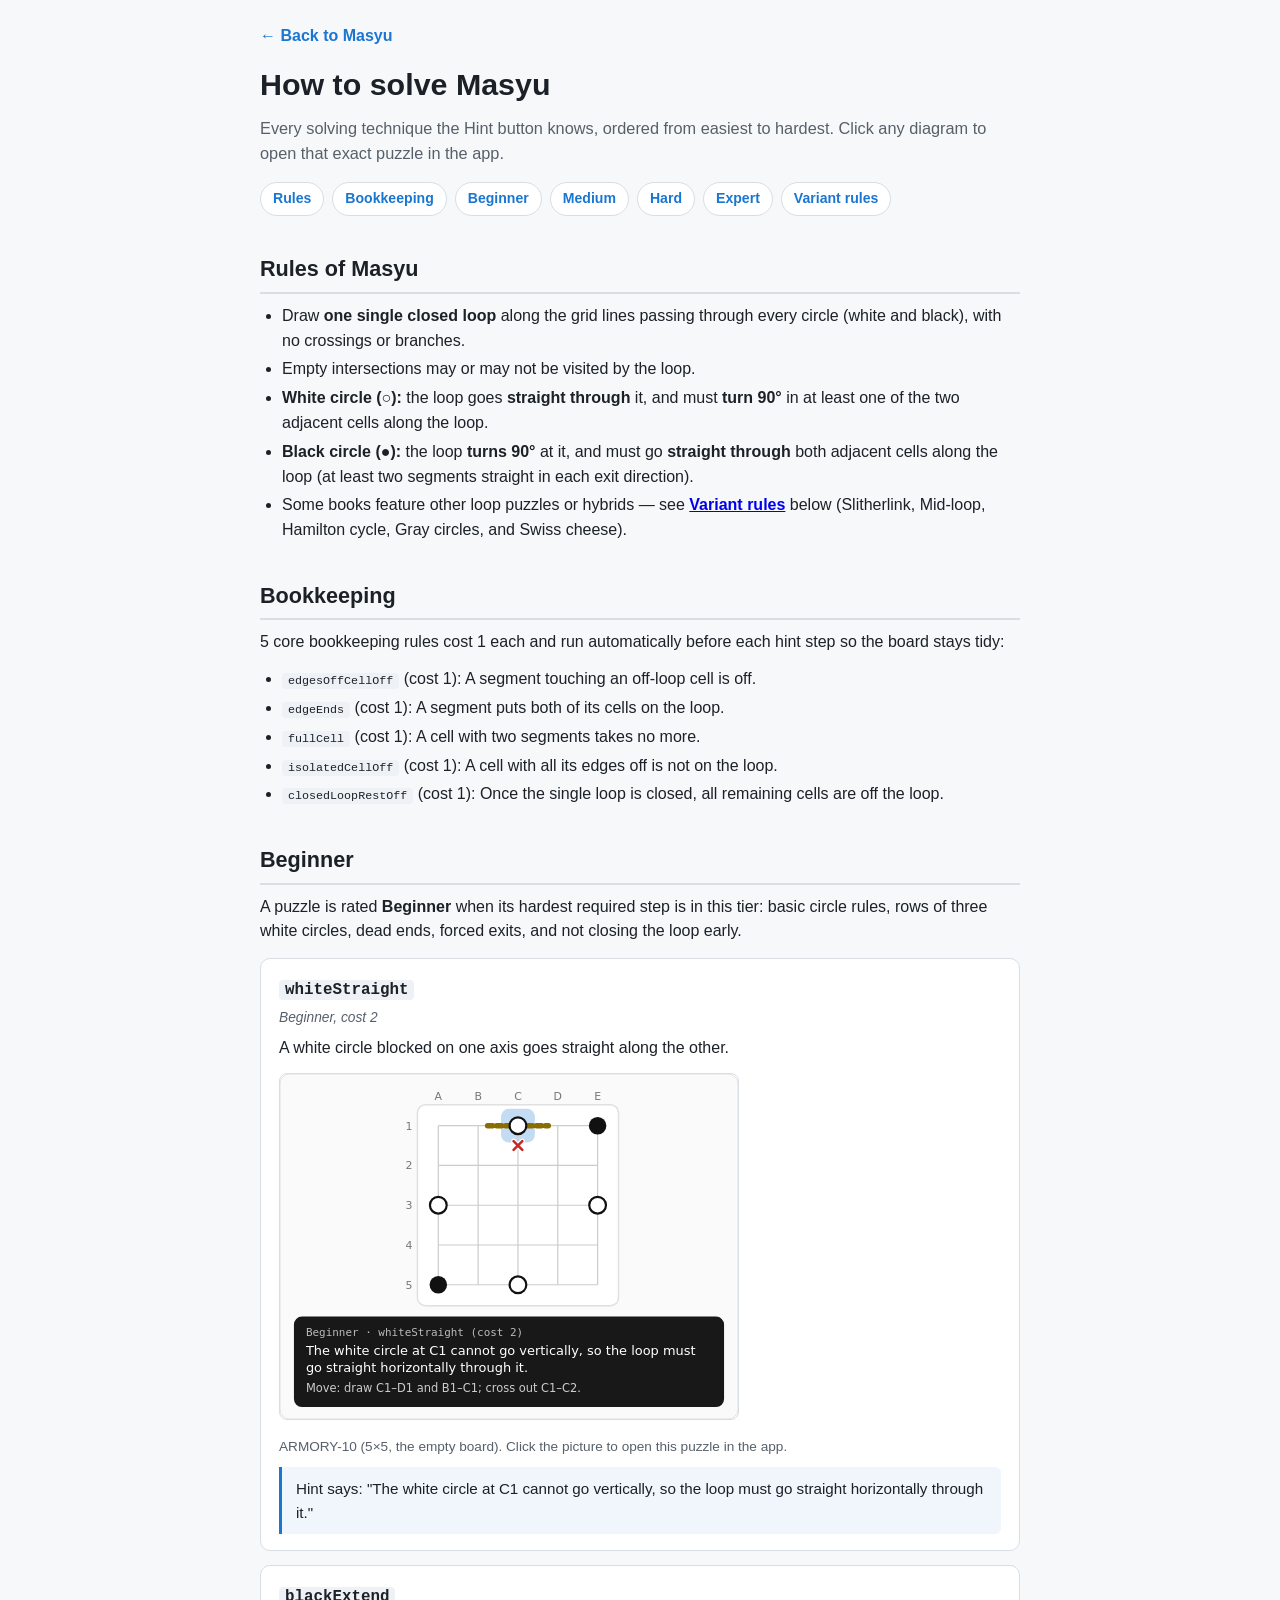
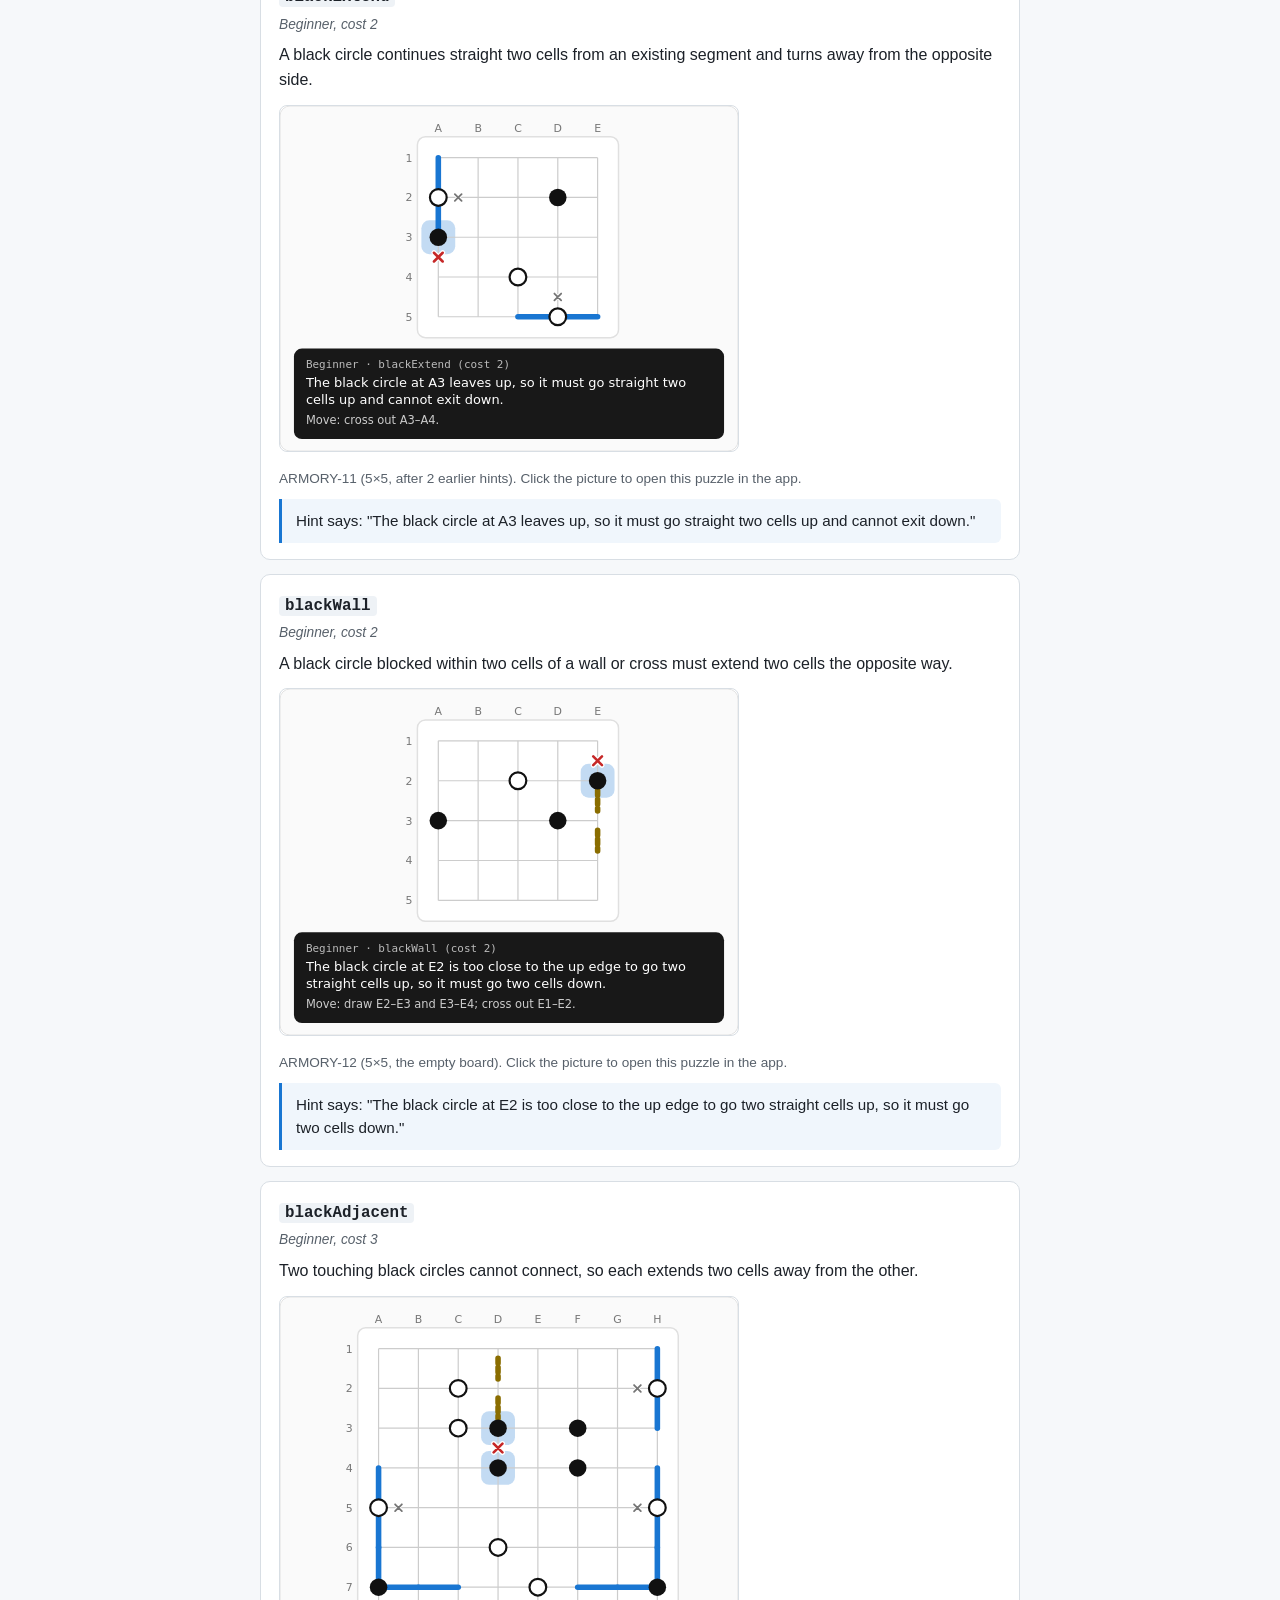
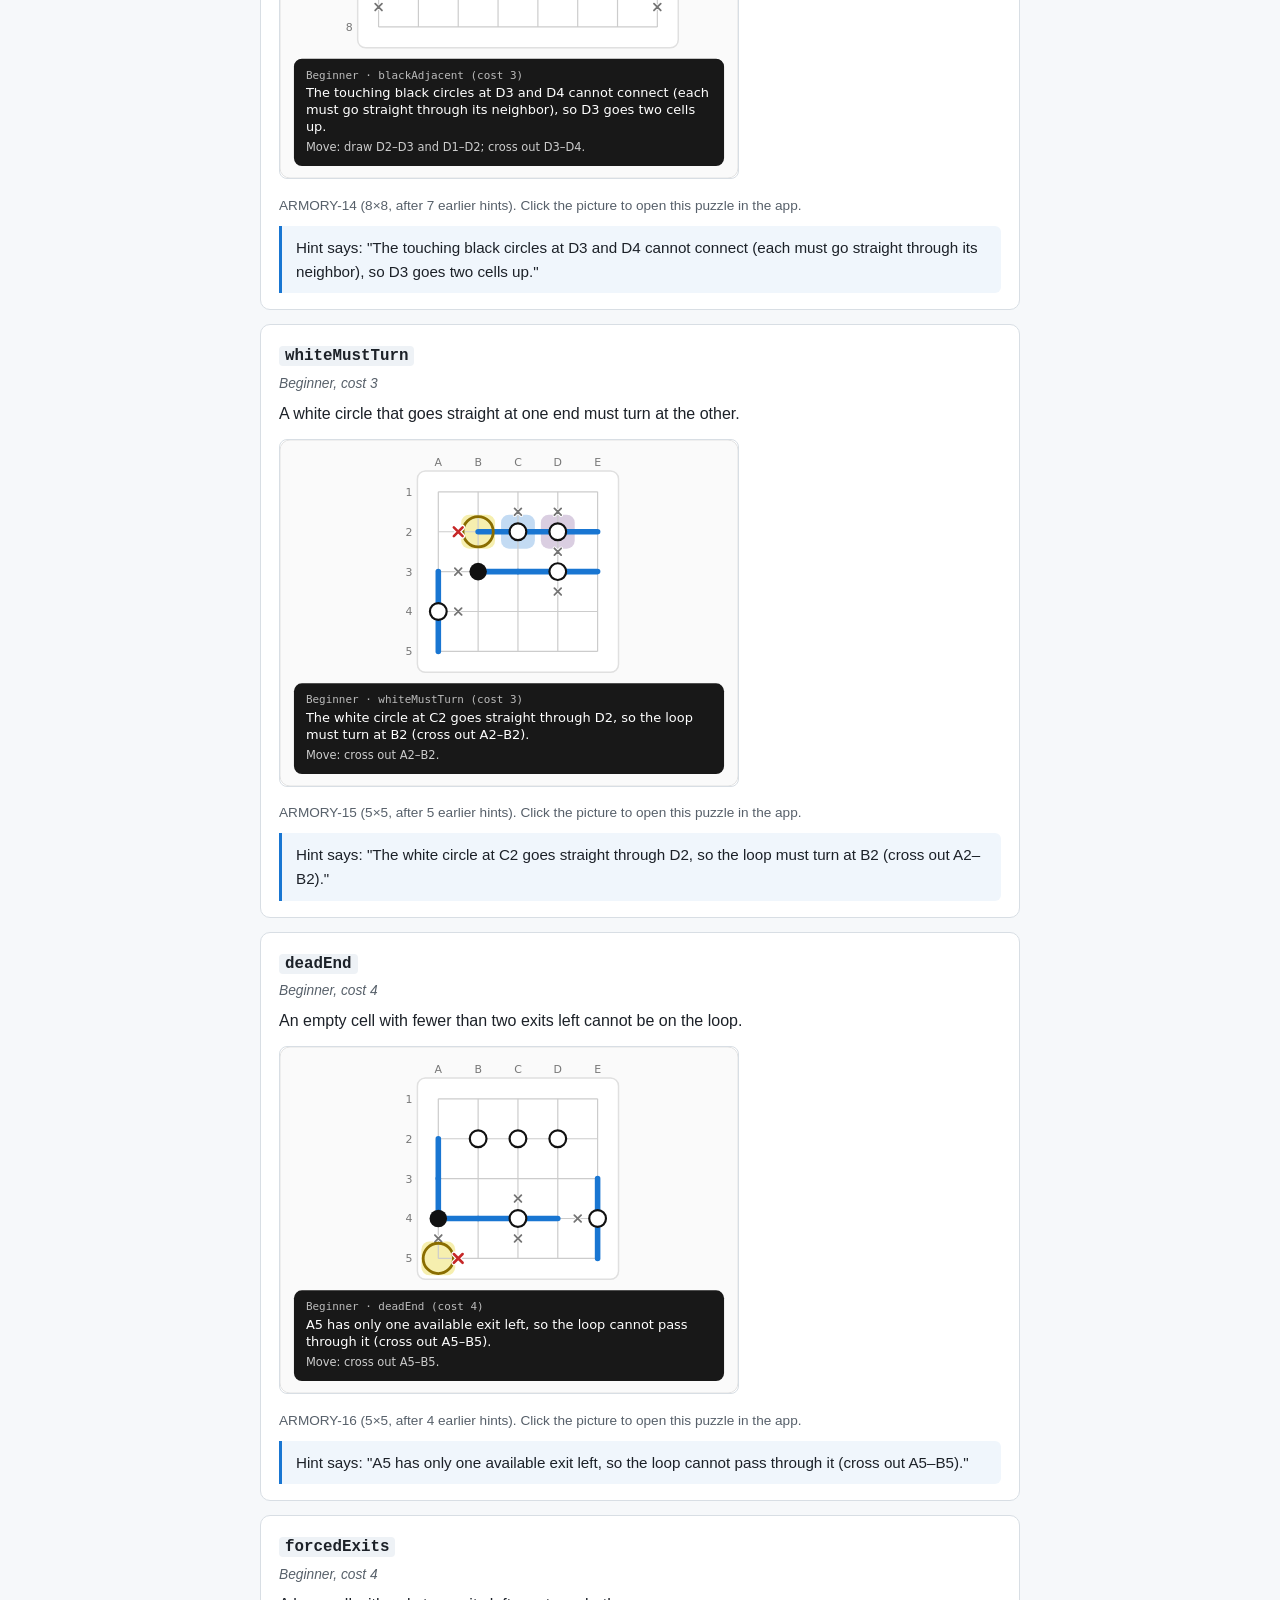
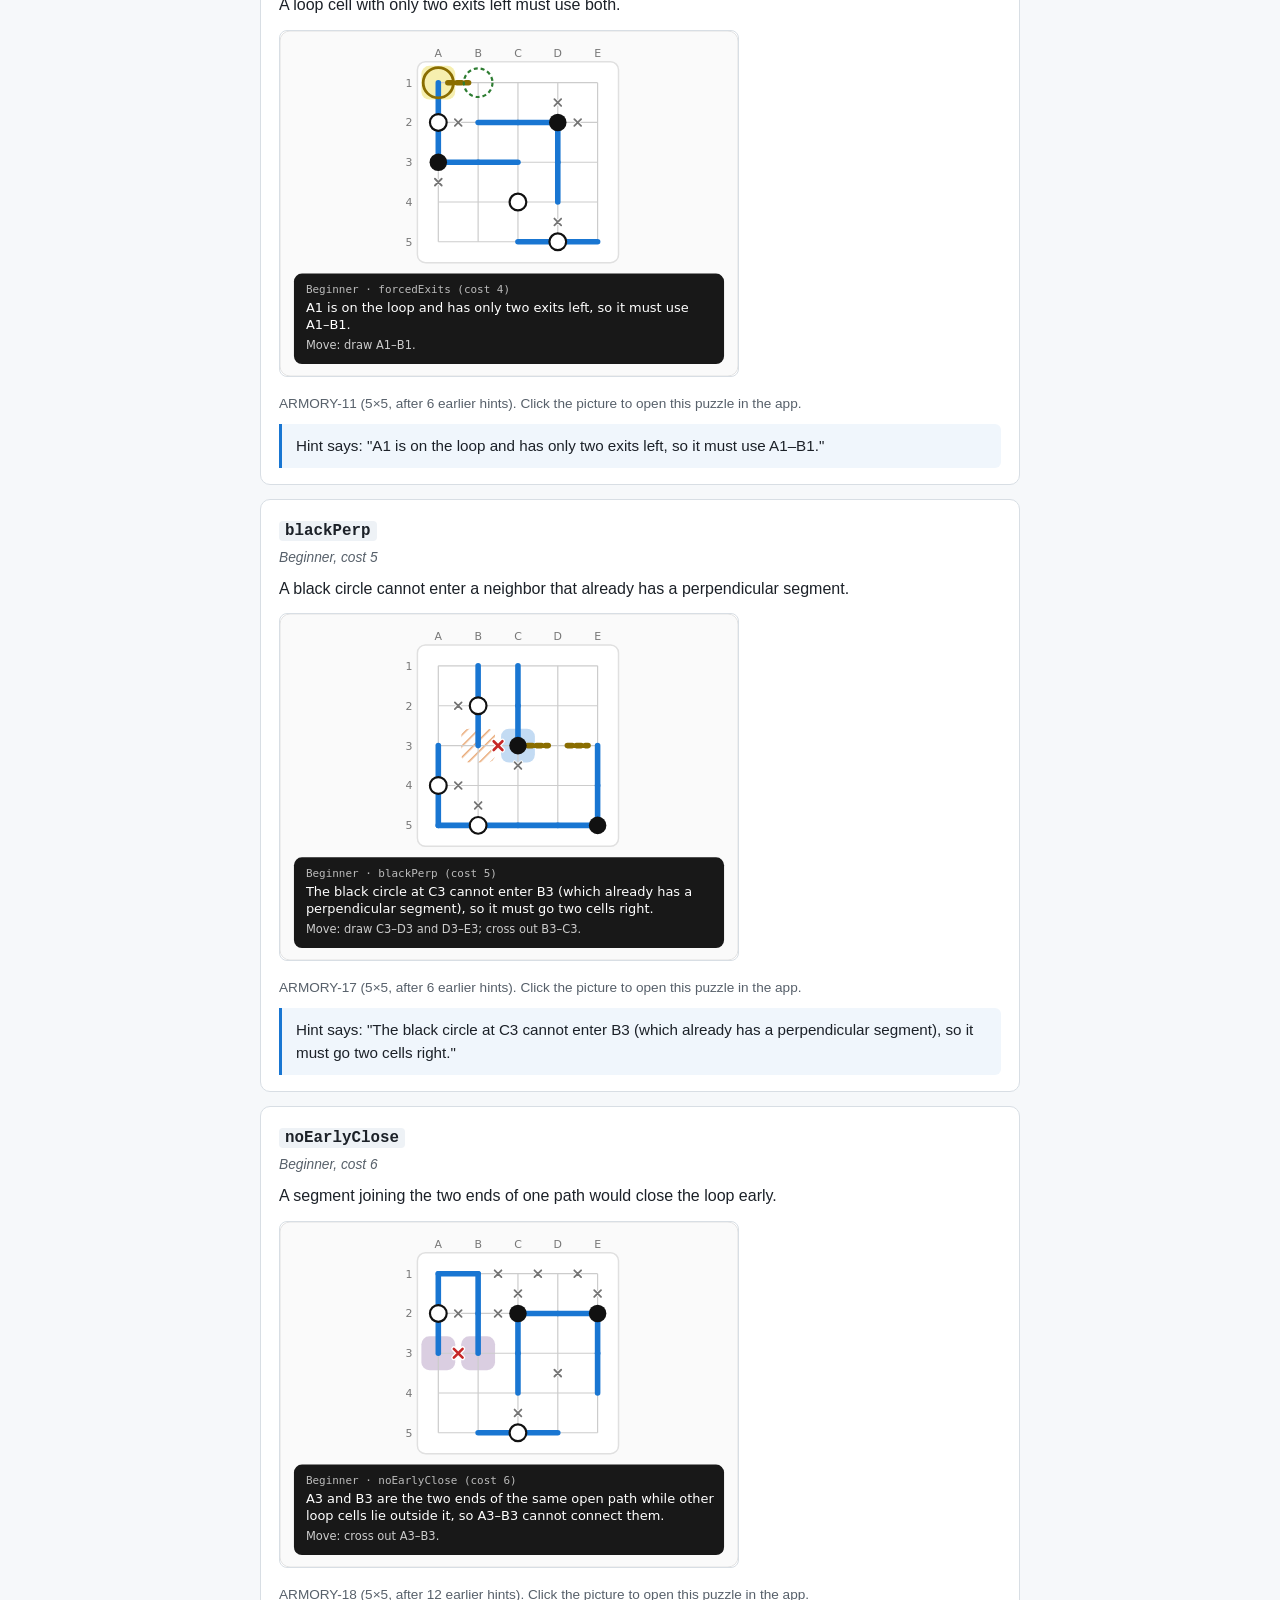
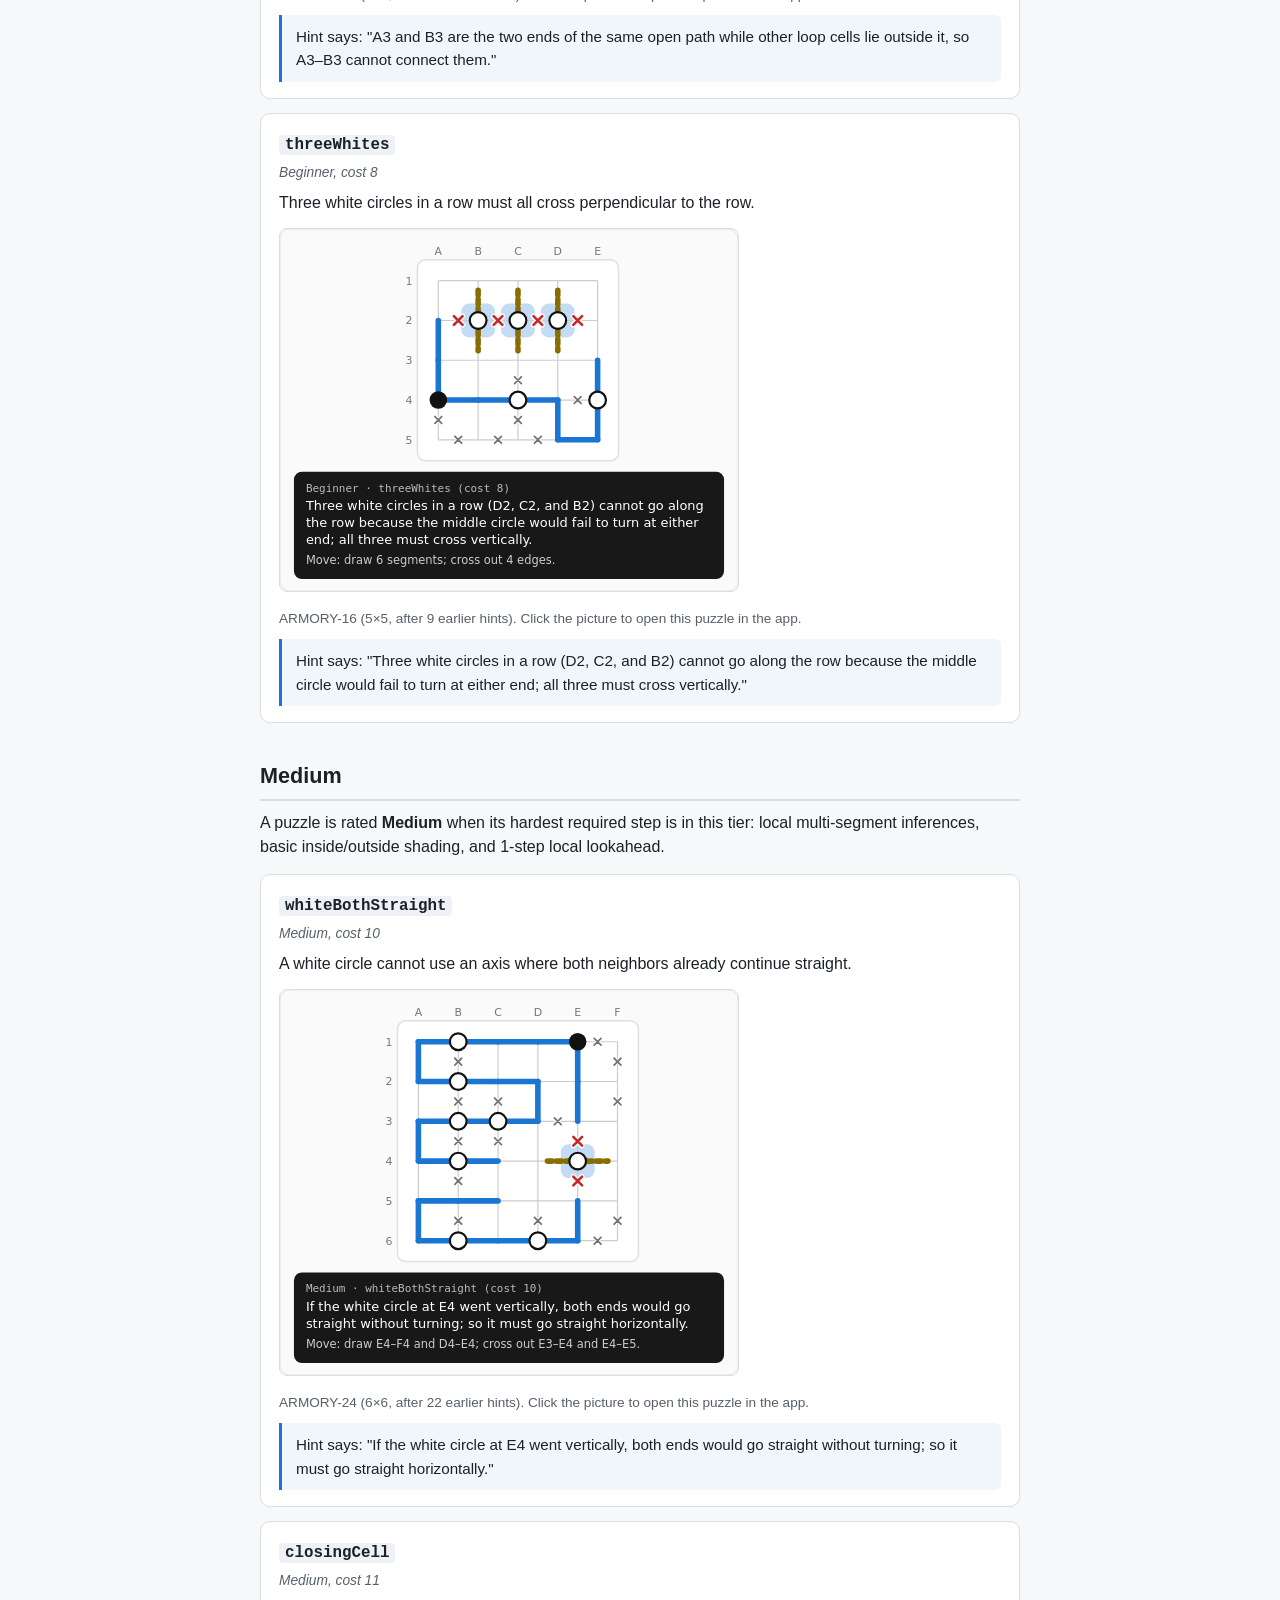
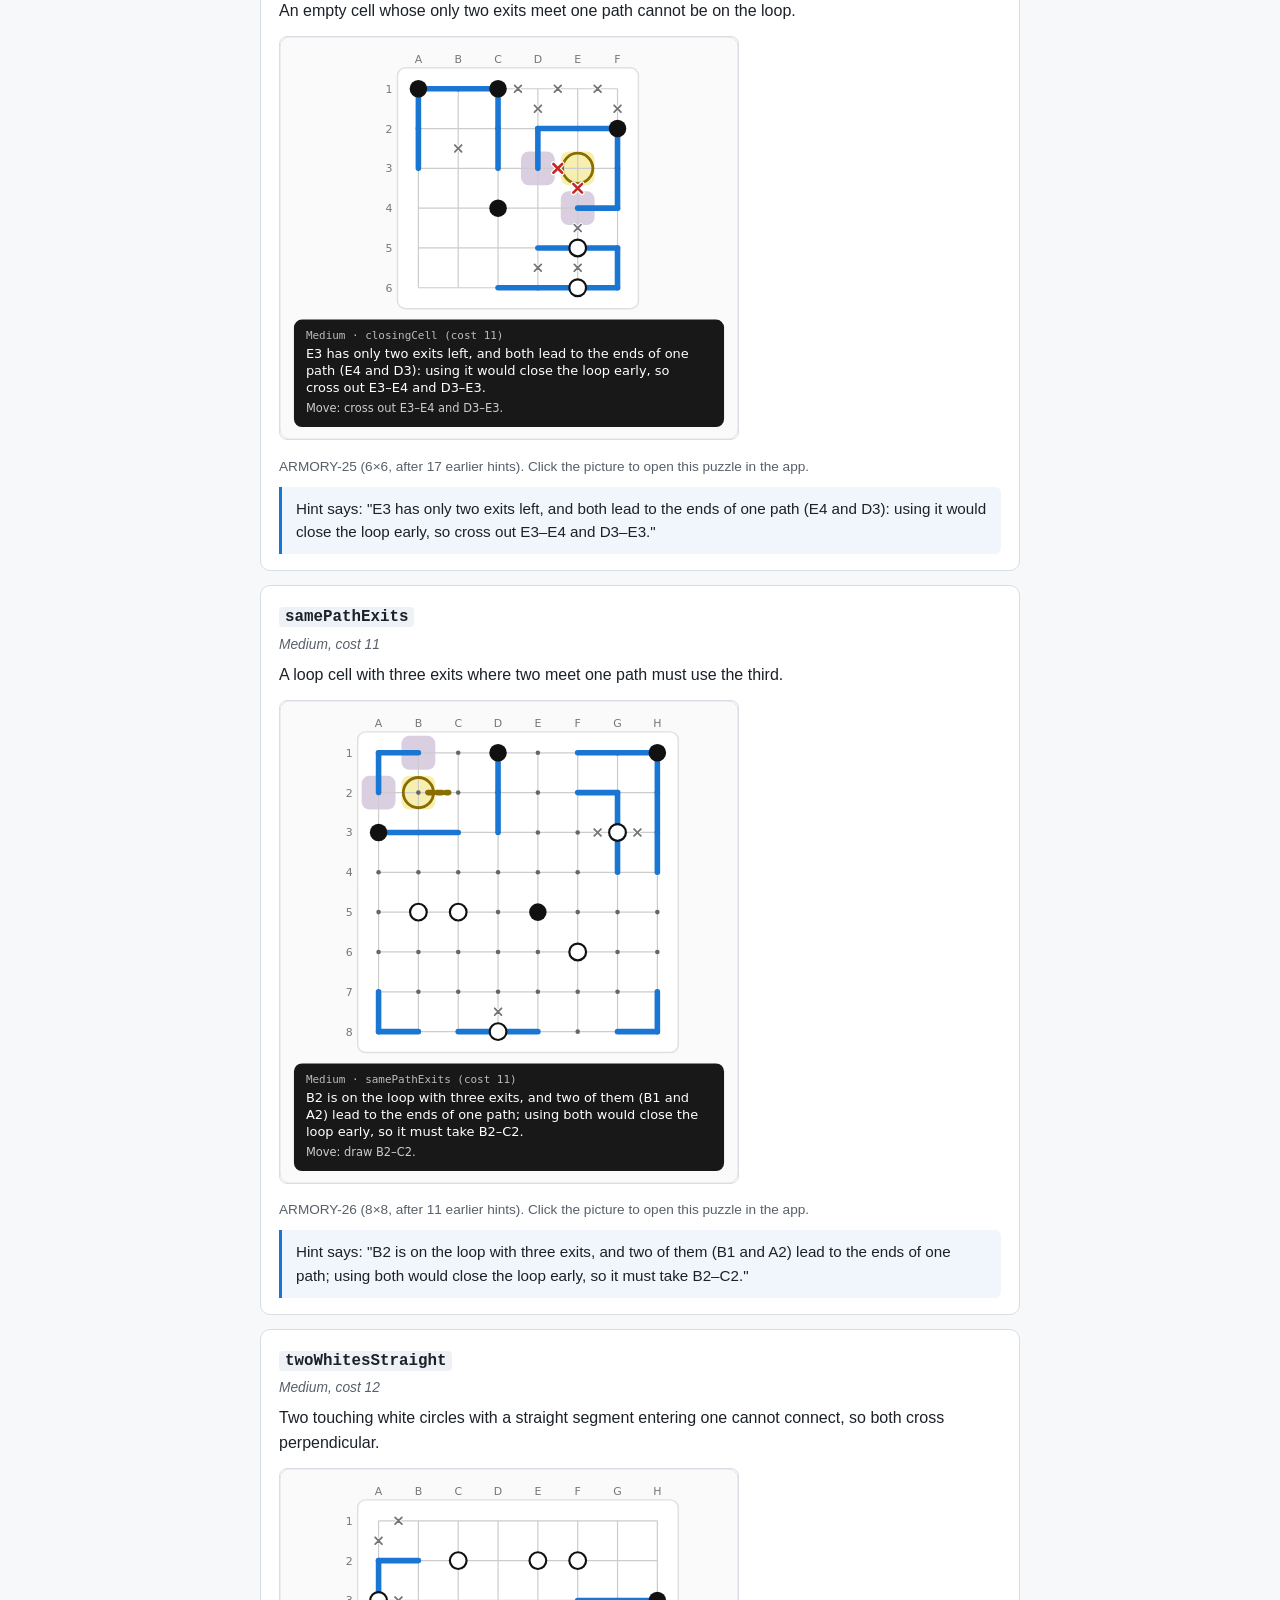
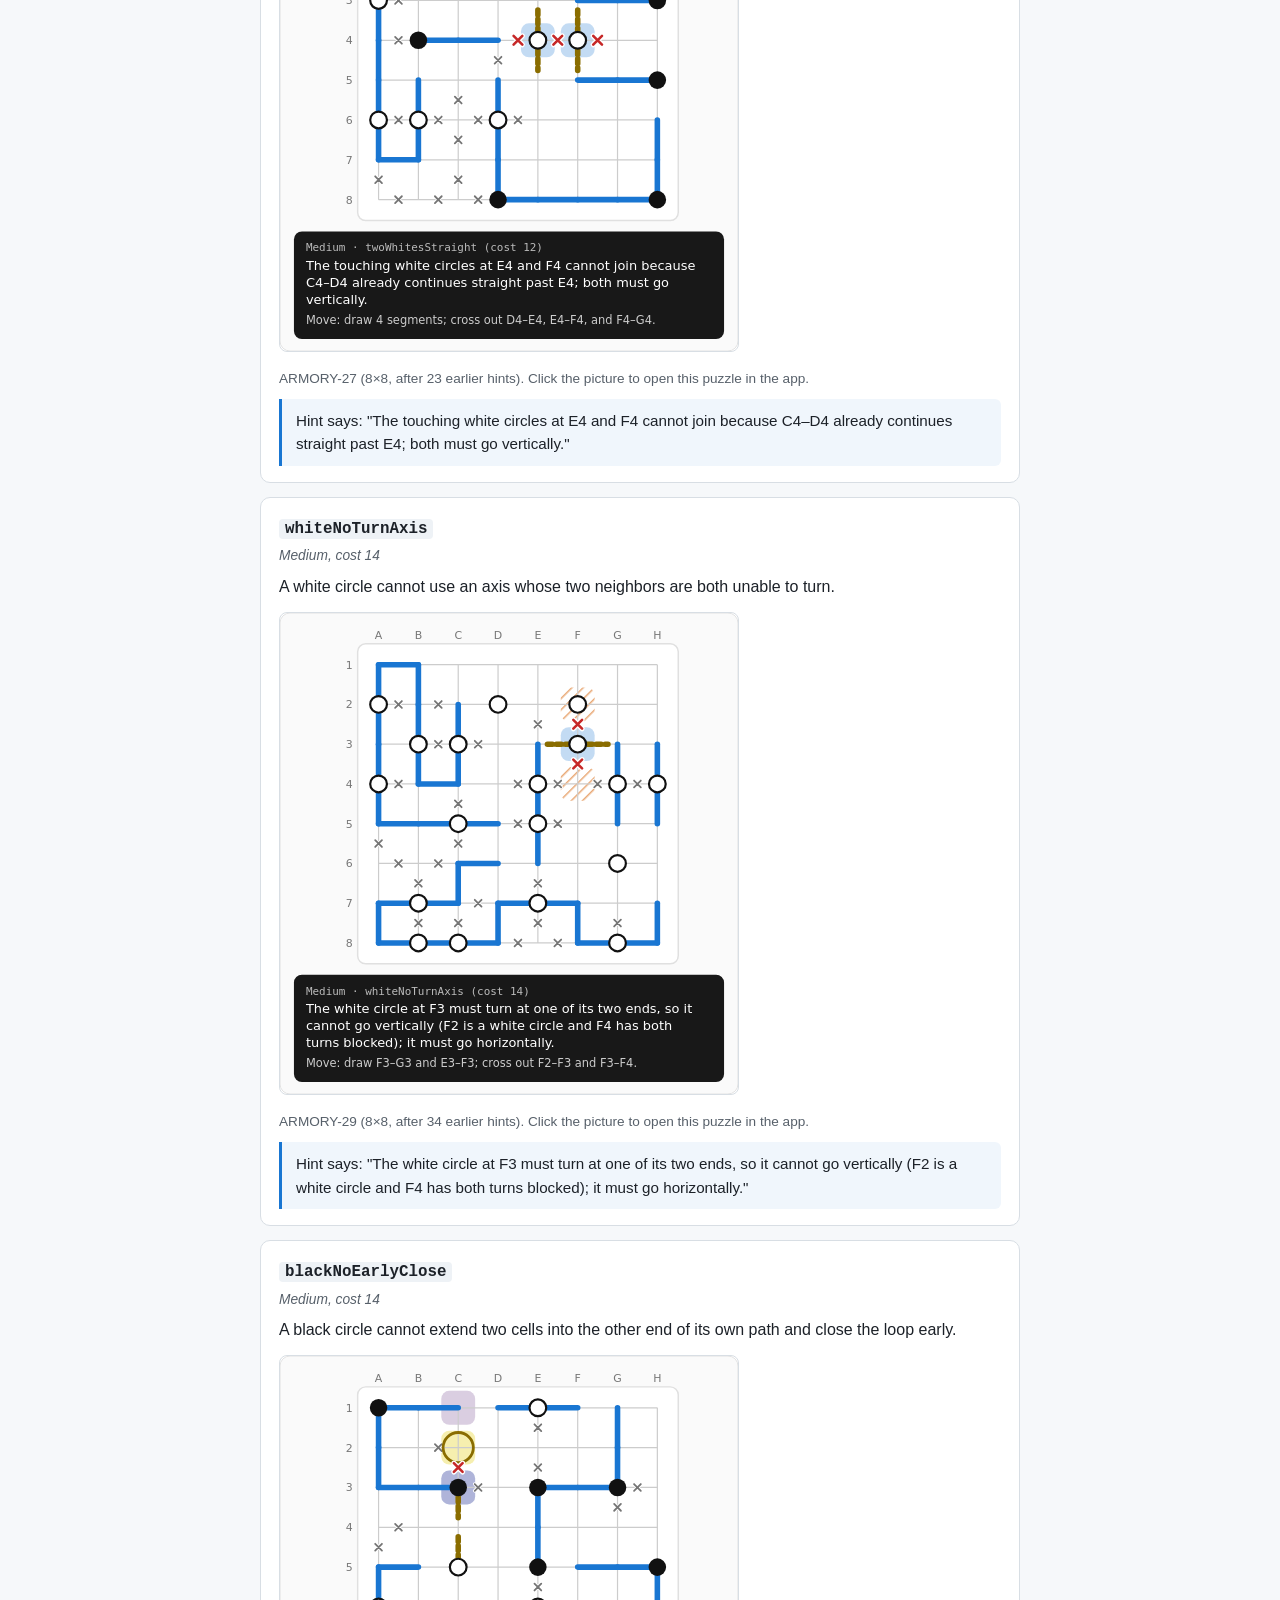
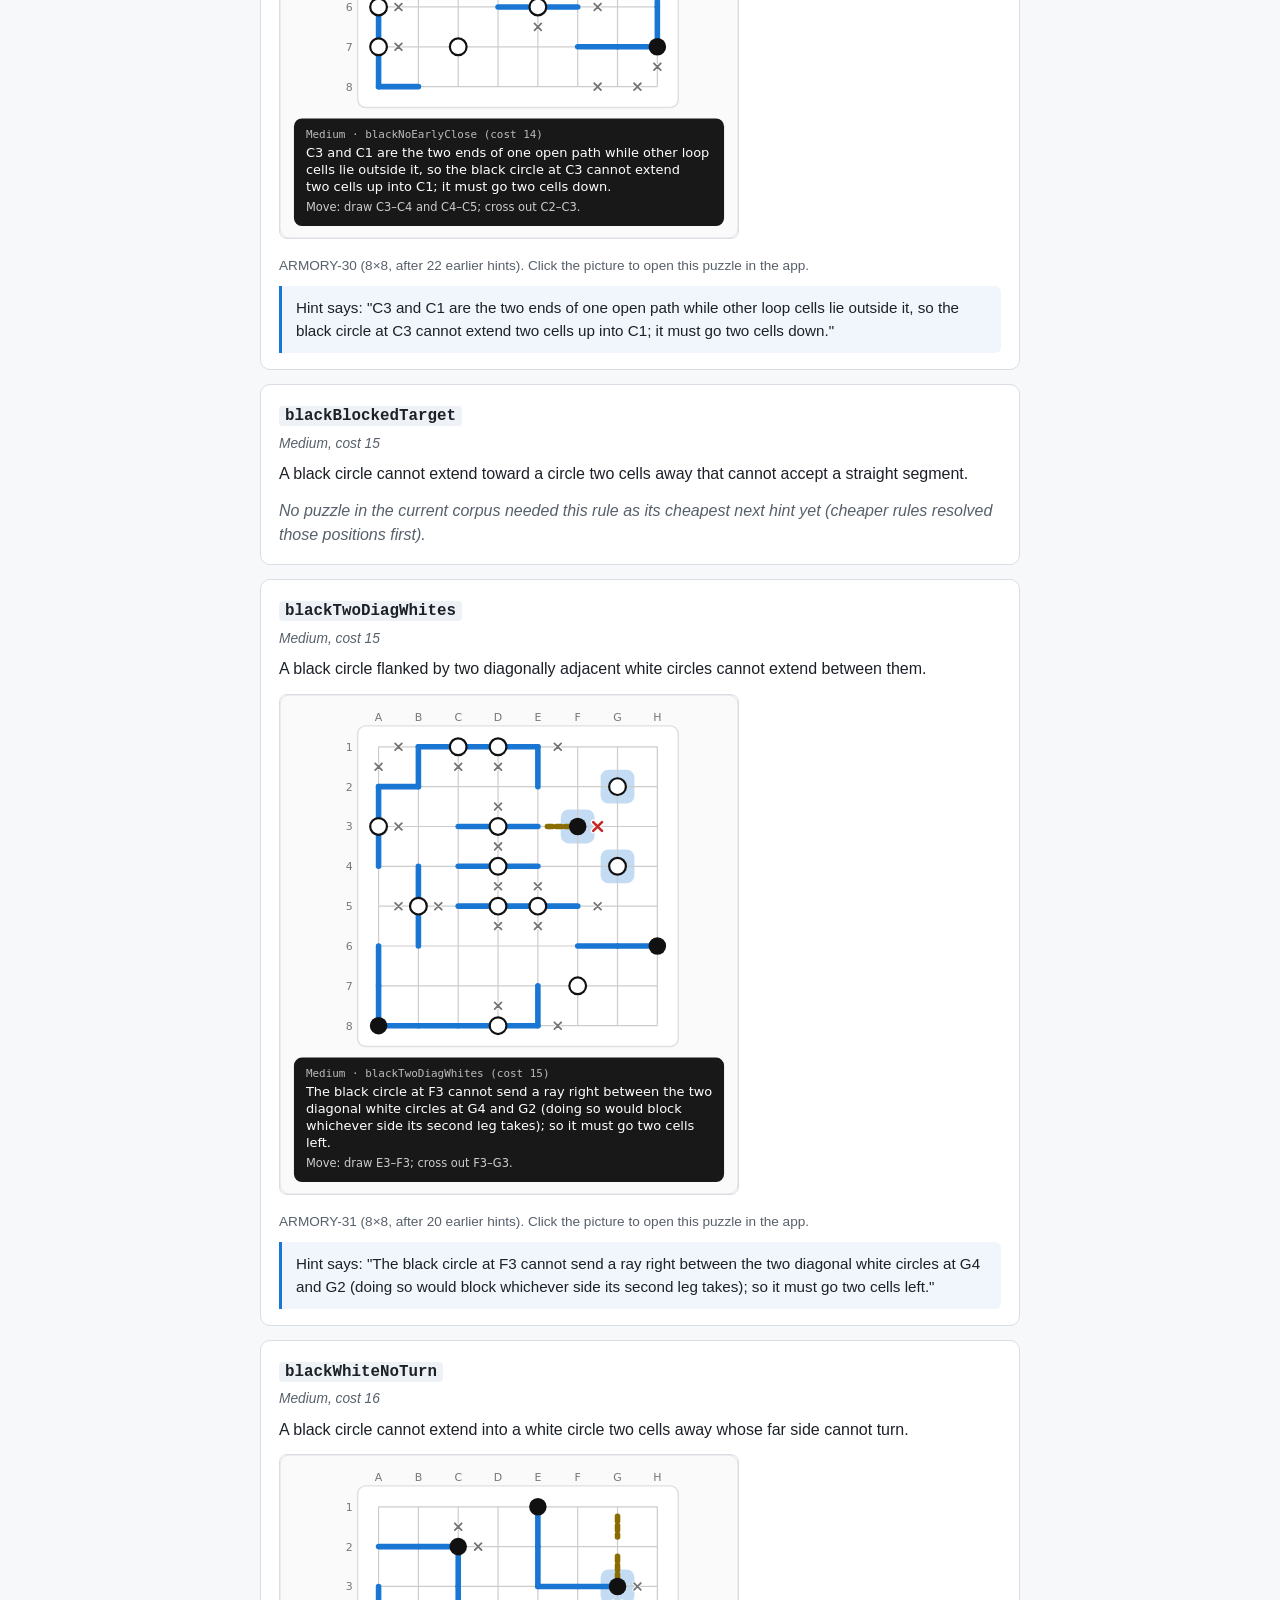
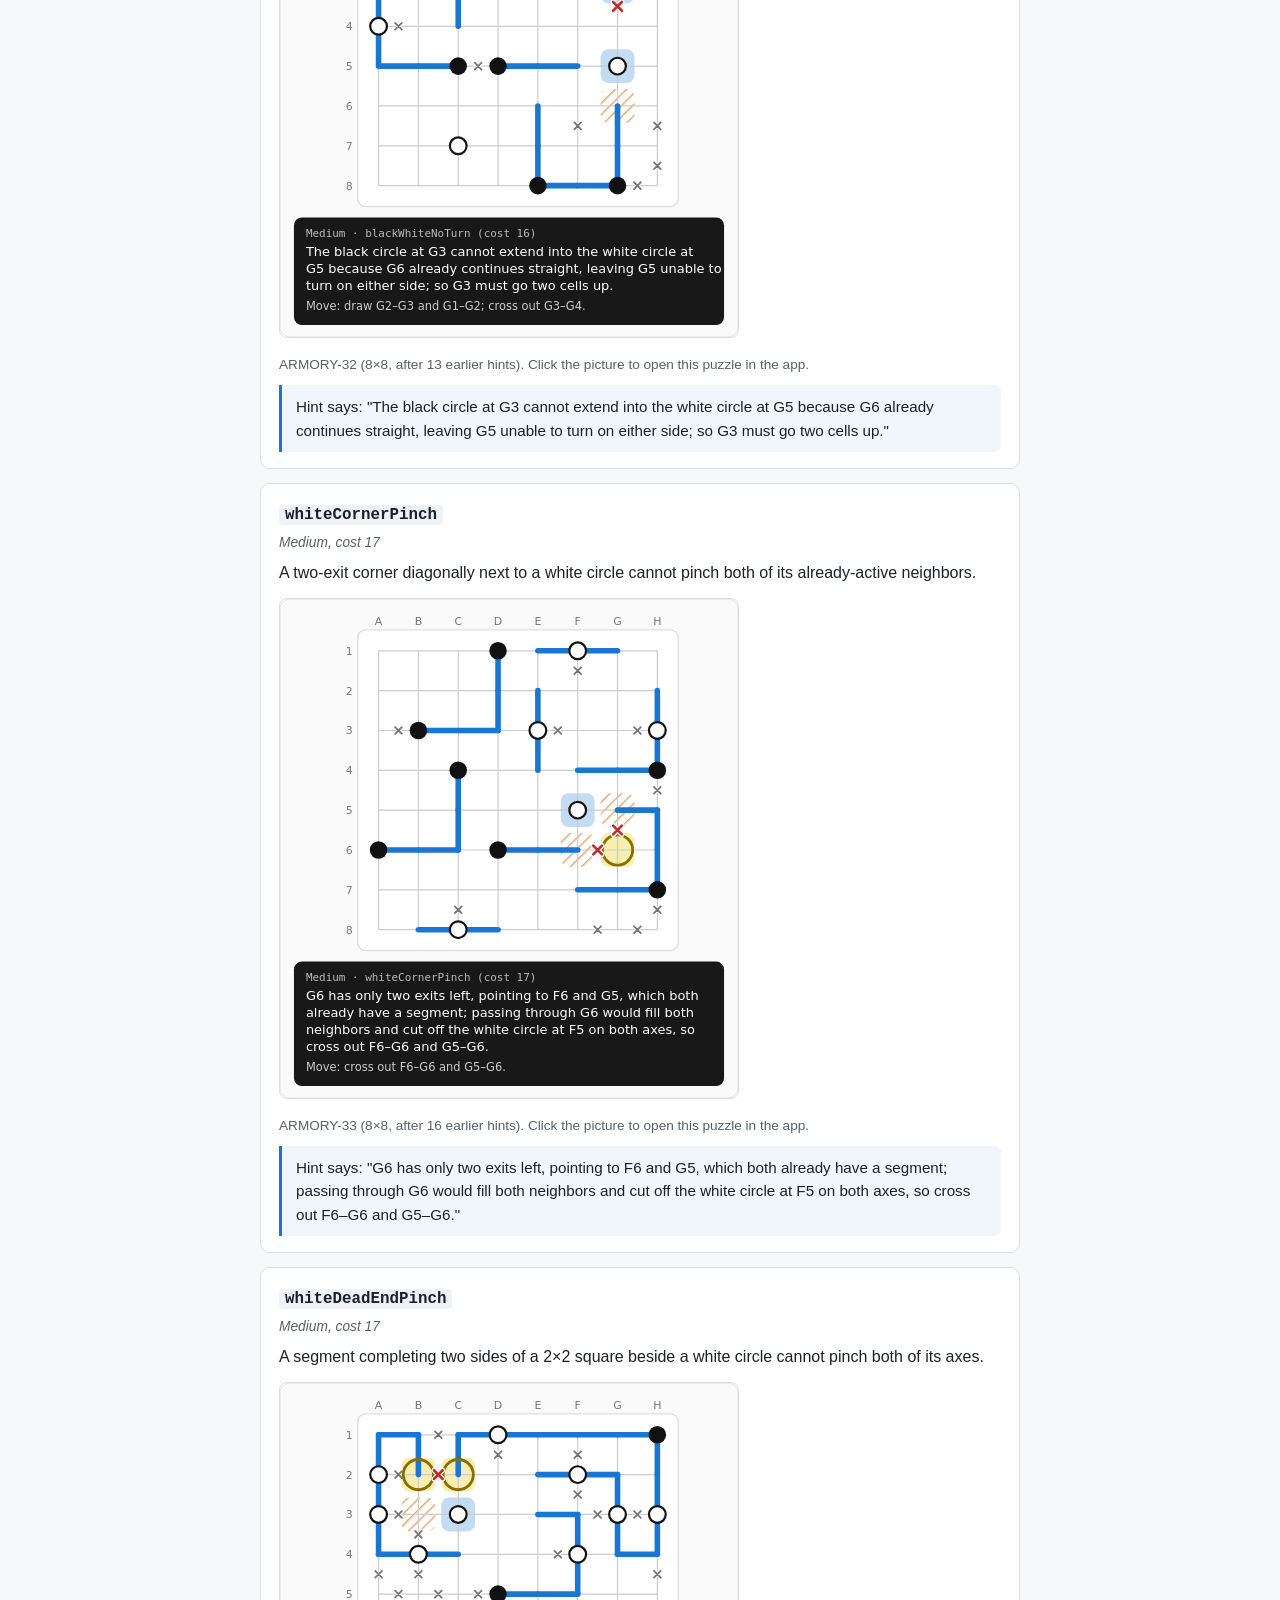
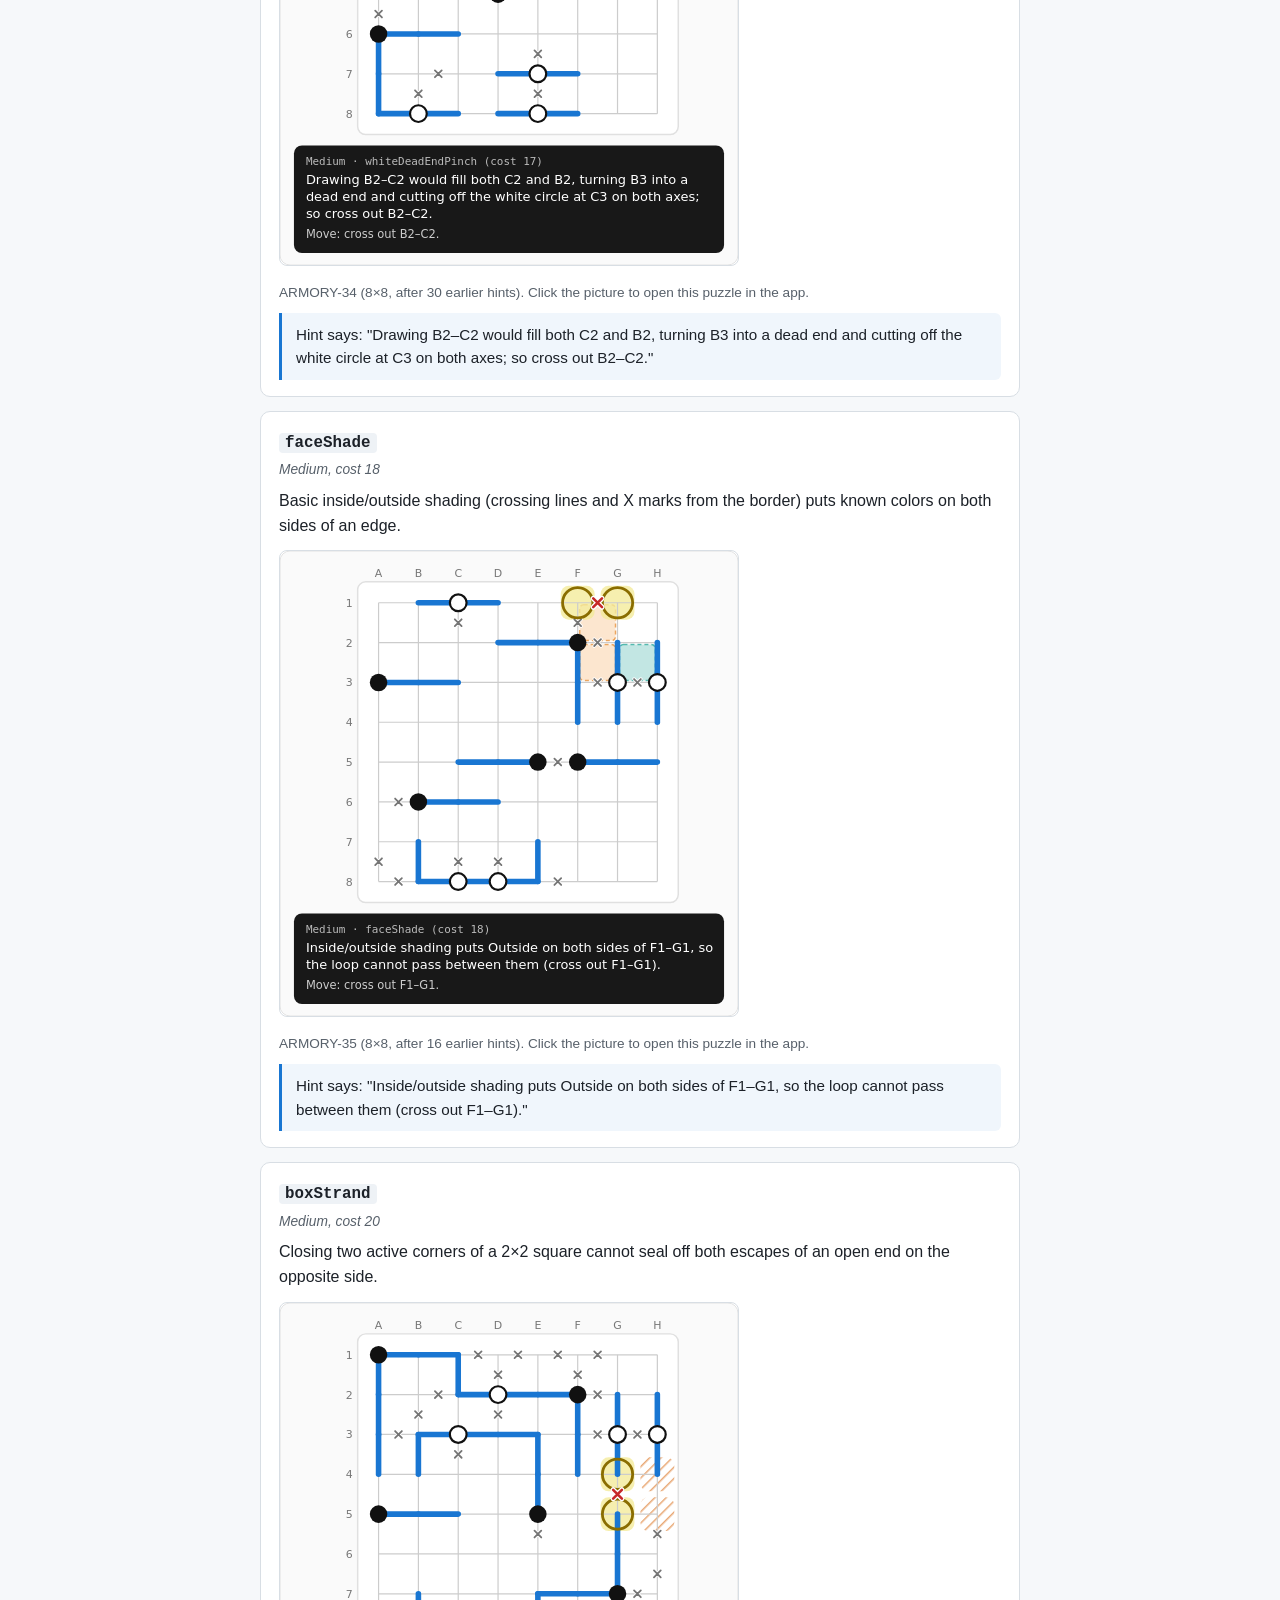
==== docs/how_to_solve.html @ 8309836c "Code review & optimization pass across Mid-loop engine, generator, tooling, UI, and tests" ====
<!DOCTYPE html>
<html lang="en">
<head>
  <meta charset="UTF-8">
  <meta name="viewport" content="width=device-width, initial-scale=1">
  <title>How to solve Masyu</title>
  <meta name="description" content="Every solving technique the Masyu Hint button knows, ordered from Beginner to Expert, with interactive examples.">
  <link rel="icon" href="../favicon.svg" type="image/svg+xml">
  <script>
    (function () {
      var dark = false;
      try { dark = localStorage.getItem('ms_dark') === '1'; } catch (e) {}
      document.documentElement.setAttribute('data-theme', dark ? 'dark' : 'light');
    })();
  </script>
  <style>
    :root {
      --bg: #f6f8fa; --card: #ffffff; --text: #1c2128; --muted: #57606a;
      --border: #d8dee4; --accent: #1976d2; --code-bg: #eef2f6; --quote-bg: #f0f6fc;
    }
    :root[data-theme="dark"] {
      --bg: #0f1318; --card: #161b22; --text: #e6edf3; --muted: #9aa4b2;
      --border: #2c3440; --accent: #6cb4ff; --code-bg: #1f2630; --quote-bg: #1a2433;
    }
    * { box-sizing: border-box; }
    body {
      margin: 0; padding: 24px 16px 64px; background: var(--bg); color: var(--text);
      font-family: -apple-system, BlinkMacSystemFont, "Segoe UI", Roboto, sans-serif; line-height: 1.55;
    }
    main { max-width: 760px; margin: 0 auto; }
    .back { display: inline-block; margin-bottom: 12px; color: var(--accent); text-decoration: none; font-weight: 600; }
    .back:hover { text-decoration: underline; }
    h1 { margin: 0 0 8px; font-size: 1.9rem; }
    h2 { margin: 36px 0 10px; padding-bottom: 6px; border-bottom: 2px solid var(--border); font-size: 1.35rem; }
    h3 { margin: 0 0 4px; font-size: 1.1rem; }
    .variant-heading { margin: 26px 0 8px; font-size: 1.18rem; }
    p { margin: 0 0 12px; }
    ul { margin: 0 0 14px; padding-left: 22px; }
    li { margin: 4px 0; }
    code { background: var(--code-bg); padding: 1px 6px; border-radius: 4px; font-size: 0.9em; }
    .lead { color: var(--muted); font-size: 1.02rem; }
    .toc { display: flex; flex-wrap: wrap; gap: 8px; margin: 16px 0 24px; }
    .toc a {
      padding: 5px 12px; border-radius: 999px; border: 1px solid var(--border);
      background: var(--card); color: var(--accent); text-decoration: none; font-size: 0.88rem; font-weight: 600;
    }
    .toc a:hover { border-color: var(--accent); }
    .rule-card {
      background: var(--card); border: 1px solid var(--border); border-radius: 10px;
      padding: 16px 18px; margin: 14px 0;
    }
    .rule-meta { color: var(--muted); font-size: 0.86rem; font-style: italic; margin-bottom: 8px; }
    .rule-img { display: block; margin: 12px 0 8px; }
    .rule-img img { max-width: 100%; width: 460px; height: auto; border-radius: 8px; border: 1px solid var(--border); background: #fff; }
    .caption { color: var(--muted); font-size: 0.85rem; margin-bottom: 10px; }
    blockquote {
      margin: 8px 0 0; padding: 10px 14px; border-left: 3px solid var(--accent);
      background: var(--quote-bg); border-radius: 0 6px 6px 0; font-size: 0.95rem;
    }
    .none { color: var(--muted); font-style: italic; margin: 8px 0 0; }
  </style>
</head>
<body>
  <main>
    <a class="back" href="../index.html">← Back to Masyu</a>
    <h1>How to solve Masyu</h1>
    <p class="lead">Every solving technique the Hint button knows, ordered from easiest to hardest. Click any diagram to open that exact puzzle in the app.</p>
    <nav class="toc" aria-label="Jump to section">
      <a href="#rules">Rules</a>
      <a href="#bookkeeping">Bookkeeping</a>
      <a href="#beginner">Beginner</a>
      <a href="#medium">Medium</a>
      <a href="#hard">Hard</a>
      <a href="#expert">Expert</a>
      <a href="#variant-rules">Variant rules</a>
    </nav>

    <h2 id="rules">Rules of Masyu</h2>
    <ul>
      <li>Draw <b>one single closed loop</b> along the grid lines passing through every circle (white and black), with no crossings or branches.</li>
      <li>Empty intersections may or may not be visited by the loop.</li>
      <li><b>White circle (○):</b> the loop goes <b>straight through</b> it, and must <b>turn 90°</b> in at least one of the two adjacent cells along the loop.</li>
      <li><b>Black circle (●):</b> the loop <b>turns 90°</b> at it, and must go <b>straight through</b> both adjacent cells along the loop (at least two segments straight in each exit direction).</li>
      <li>Some books feature other loop puzzles or hybrids — see <a href="#variant-rules"><b>Variant rules</b></a> below (Slitherlink, Mid-loop, Hamilton cycle, Gray circles, and Swiss cheese).</li>
    </ul>

    <h2 id="bookkeeping">Bookkeeping</h2>
    <p>5 core bookkeeping rules cost 1 each and run automatically before each hint step so the board stays tidy:</p>
    <ul>
      <li><code>edgesOffCellOff</code> (cost 1): A segment touching an off-loop cell is off.</li>
      <li><code>edgeEnds</code> (cost 1): A segment puts both of its cells on the loop.</li>
      <li><code>fullCell</code> (cost 1): A cell with two segments takes no more.</li>
      <li><code>isolatedCellOff</code> (cost 1): A cell with all its edges off is not on the loop.</li>
      <li><code>closedLoopRestOff</code> (cost 1): Once the single loop is closed, all remaining cells are off the loop.</li>
    </ul>

    <h2 id="beginner">Beginner</h2>
    <p>A puzzle is rated <b>Beginner</b> when its hardest required step is in this tier: basic circle rules, rows of three white circles, dead ends, forced exits, and not closing the loop early.</p>

    <section class="rule-card" id="whiteStraight">
      <h3><code>whiteStraight</code></h3>
      <div class="rule-meta">Beginner, cost 2</div>
      <p>A white circle blocked on one axis goes straight along the other.</p>
      <a class="rule-img" href="../index.html?book=armory&amp;puzzle=10"><img src="images/whiteStraight.svg" alt="whiteStraight hint example" loading="lazy"></a>
      <p class="caption">ARMORY-10 (5×5, the empty board). Click the picture to open this puzzle in the app.</p>
      <blockquote>Hint says: "The white circle at C1 cannot go vertically, so the loop must go straight horizontally through it."</blockquote>
    </section>

    <section class="rule-card" id="blackExtend">
      <h3><code>blackExtend</code></h3>
      <div class="rule-meta">Beginner, cost 2</div>
      <p>A black circle continues straight two cells from an existing segment and turns away from the opposite side.</p>
      <a class="rule-img" href="../index.html?book=armory&amp;puzzle=11"><img src="images/blackExtend.svg" alt="blackExtend hint example" loading="lazy"></a>
      <p class="caption">ARMORY-11 (5×5, after 2 earlier hints). Click the picture to open this puzzle in the app.</p>
      <blockquote>Hint says: "The black circle at A3 leaves up, so it must go straight two cells up and cannot exit down."</blockquote>
    </section>

    <section class="rule-card" id="blackWall">
      <h3><code>blackWall</code></h3>
      <div class="rule-meta">Beginner, cost 2</div>
      <p>A black circle blocked within two cells of a wall or cross must extend two cells the opposite way.</p>
      <a class="rule-img" href="../index.html?book=armory&amp;puzzle=12"><img src="images/blackWall.svg" alt="blackWall hint example" loading="lazy"></a>
      <p class="caption">ARMORY-12 (5×5, the empty board). Click the picture to open this puzzle in the app.</p>
      <blockquote>Hint says: "The black circle at E2 is too close to the up edge to go two straight cells up, so it must go two cells down."</blockquote>
    </section>

    <section class="rule-card" id="blackAdjacent">
      <h3><code>blackAdjacent</code></h3>
      <div class="rule-meta">Beginner, cost 3</div>
      <p>Two touching black circles cannot connect, so each extends two cells away from the other.</p>
      <a class="rule-img" href="../index.html?book=armory&amp;puzzle=14"><img src="images/blackAdjacent.svg" alt="blackAdjacent hint example" loading="lazy"></a>
      <p class="caption">ARMORY-14 (8×8, after 7 earlier hints). Click the picture to open this puzzle in the app.</p>
      <blockquote>Hint says: "The touching black circles at D3 and D4 cannot connect (each must go straight through its neighbor), so D3 goes two cells up."</blockquote>
    </section>

    <section class="rule-card" id="whiteMustTurn">
      <h3><code>whiteMustTurn</code></h3>
      <div class="rule-meta">Beginner, cost 3</div>
      <p>A white circle that goes straight at one end must turn at the other.</p>
      <a class="rule-img" href="../index.html?book=armory&amp;puzzle=15"><img src="images/whiteMustTurn.svg" alt="whiteMustTurn hint example" loading="lazy"></a>
      <p class="caption">ARMORY-15 (5×5, after 5 earlier hints). Click the picture to open this puzzle in the app.</p>
      <blockquote>Hint says: "The white circle at C2 goes straight through D2, so the loop must turn at B2 (cross out A2–B2)."</blockquote>
    </section>

    <section class="rule-card" id="deadEnd">
      <h3><code>deadEnd</code></h3>
      <div class="rule-meta">Beginner, cost 4</div>
      <p>An empty cell with fewer than two exits left cannot be on the loop.</p>
      <a class="rule-img" href="../index.html?book=armory&amp;puzzle=16"><img src="images/deadEnd.svg" alt="deadEnd hint example" loading="lazy"></a>
      <p class="caption">ARMORY-16 (5×5, after 4 earlier hints). Click the picture to open this puzzle in the app.</p>
      <blockquote>Hint says: "A5 has only one available exit left, so the loop cannot pass through it (cross out A5–B5)."</blockquote>
    </section>

    <section class="rule-card" id="forcedExits">
      <h3><code>forcedExits</code></h3>
      <div class="rule-meta">Beginner, cost 4</div>
      <p>A loop cell with only two exits left must use both.</p>
      <a class="rule-img" href="../index.html?book=armory&amp;puzzle=11"><img src="images/forcedExits.svg" alt="forcedExits hint example" loading="lazy"></a>
      <p class="caption">ARMORY-11 (5×5, after 6 earlier hints). Click the picture to open this puzzle in the app.</p>
      <blockquote>Hint says: "A1 is on the loop and has only two exits left, so it must use A1–B1."</blockquote>
    </section>

    <section class="rule-card" id="blackPerp">
      <h3><code>blackPerp</code></h3>
      <div class="rule-meta">Beginner, cost 5</div>
      <p>A black circle cannot enter a neighbor that already has a perpendicular segment.</p>
      <a class="rule-img" href="../index.html?book=armory&amp;puzzle=17"><img src="images/blackPerp.svg" alt="blackPerp hint example" loading="lazy"></a>
      <p class="caption">ARMORY-17 (5×5, after 6 earlier hints). Click the picture to open this puzzle in the app.</p>
      <blockquote>Hint says: "The black circle at C3 cannot enter B3 (which already has a perpendicular segment), so it must go two cells right."</blockquote>
    </section>

    <section class="rule-card" id="noEarlyClose">
      <h3><code>noEarlyClose</code></h3>
      <div class="rule-meta">Beginner, cost 6</div>
      <p>A segment joining the two ends of one path would close the loop early.</p>
      <a class="rule-img" href="../index.html?book=armory&amp;puzzle=18"><img src="images/noEarlyClose.svg" alt="noEarlyClose hint example" loading="lazy"></a>
      <p class="caption">ARMORY-18 (5×5, after 12 earlier hints). Click the picture to open this puzzle in the app.</p>
      <blockquote>Hint says: "A3 and B3 are the two ends of the same open path while other loop cells lie outside it, so A3–B3 cannot connect them."</blockquote>
    </section>

    <section class="rule-card" id="threeWhites">
      <h3><code>threeWhites</code></h3>
      <div class="rule-meta">Beginner, cost 8</div>
      <p>Three white circles in a row must all cross perpendicular to the row.</p>
      <a class="rule-img" href="../index.html?book=armory&amp;puzzle=16"><img src="images/threeWhites.svg" alt="threeWhites hint example" loading="lazy"></a>
      <p class="caption">ARMORY-16 (5×5, after 9 earlier hints). Click the picture to open this puzzle in the app.</p>
      <blockquote>Hint says: "Three white circles in a row (D2, C2, and B2) cannot go along the row because the middle circle would fail to turn at either end; all three must cross vertically."</blockquote>
    </section>

    <h2 id="medium">Medium</h2>
    <p>A puzzle is rated <b>Medium</b> when its hardest required step is in this tier: local multi-segment inferences, basic inside/outside shading, and 1-step local lookahead.</p>

    <section class="rule-card" id="whiteBothStraight">
      <h3><code>whiteBothStraight</code></h3>
      <div class="rule-meta">Medium, cost 10</div>
      <p>A white circle cannot use an axis where both neighbors already continue straight.</p>
      <a class="rule-img" href="../index.html?book=armory&amp;puzzle=24"><img src="images/whiteBothStraight.svg" alt="whiteBothStraight hint example" loading="lazy"></a>
      <p class="caption">ARMORY-24 (6×6, after 22 earlier hints). Click the picture to open this puzzle in the app.</p>
      <blockquote>Hint says: "If the white circle at E4 went vertically, both ends would go straight without turning; so it must go straight horizontally."</blockquote>
    </section>

    <section class="rule-card" id="closingCell">
      <h3><code>closingCell</code></h3>
      <div class="rule-meta">Medium, cost 11</div>
      <p>An empty cell whose only two exits meet one path cannot be on the loop.</p>
      <a class="rule-img" href="../index.html?book=armory&amp;puzzle=25"><img src="images/closingCell.svg" alt="closingCell hint example" loading="lazy"></a>
      <p class="caption">ARMORY-25 (6×6, after 17 earlier hints). Click the picture to open this puzzle in the app.</p>
      <blockquote>Hint says: "E3 has only two exits left, and both lead to the ends of one path (E4 and D3): using it would close the loop early, so cross out E3–E4 and D3–E3."</blockquote>
    </section>

    <section class="rule-card" id="samePathExits">
      <h3><code>samePathExits</code></h3>
      <div class="rule-meta">Medium, cost 11</div>
      <p>A loop cell with three exits where two meet one path must use the third.</p>
      <a class="rule-img" href="../index.html?book=armory&amp;puzzle=26"><img src="images/samePathExits.svg" alt="samePathExits hint example" loading="lazy"></a>
      <p class="caption">ARMORY-26 (8×8, after 11 earlier hints). Click the picture to open this puzzle in the app.</p>
      <blockquote>Hint says: "B2 is on the loop with three exits, and two of them (B1 and A2) lead to the ends of one path; using both would close the loop early, so it must take B2–C2."</blockquote>
    </section>

    <section class="rule-card" id="twoWhitesStraight">
      <h3><code>twoWhitesStraight</code></h3>
      <div class="rule-meta">Medium, cost 12</div>
      <p>Two touching white circles with a straight segment entering one cannot connect, so both cross perpendicular.</p>
      <a class="rule-img" href="../index.html?book=armory&amp;puzzle=27"><img src="images/twoWhitesStraight.svg" alt="twoWhitesStraight hint example" loading="lazy"></a>
      <p class="caption">ARMORY-27 (8×8, after 23 earlier hints). Click the picture to open this puzzle in the app.</p>
      <blockquote>Hint says: "The touching white circles at E4 and F4 cannot join because C4–D4 already continues straight past E4; both must go vertically."</blockquote>
    </section>

    <section class="rule-card" id="whiteNoTurnAxis">
      <h3><code>whiteNoTurnAxis</code></h3>
      <div class="rule-meta">Medium, cost 14</div>
      <p>A white circle cannot use an axis whose two neighbors are both unable to turn.</p>
      <a class="rule-img" href="../index.html?book=armory&amp;puzzle=29"><img src="images/whiteNoTurnAxis.svg" alt="whiteNoTurnAxis hint example" loading="lazy"></a>
      <p class="caption">ARMORY-29 (8×8, after 34 earlier hints). Click the picture to open this puzzle in the app.</p>
      <blockquote>Hint says: "The white circle at F3 must turn at one of its two ends, so it cannot go vertically (F2 is a white circle and F4 has both turns blocked); it must go horizontally."</blockquote>
    </section>

    <section class="rule-card" id="blackNoEarlyClose">
      <h3><code>blackNoEarlyClose</code></h3>
      <div class="rule-meta">Medium, cost 14</div>
      <p>A black circle cannot extend two cells into the other end of its own path and close the loop early.</p>
      <a class="rule-img" href="../index.html?book=armory&amp;puzzle=30"><img src="images/blackNoEarlyClose.svg" alt="blackNoEarlyClose hint example" loading="lazy"></a>
      <p class="caption">ARMORY-30 (8×8, after 22 earlier hints). Click the picture to open this puzzle in the app.</p>
      <blockquote>Hint says: "C3 and C1 are the two ends of one open path while other loop cells lie outside it, so the black circle at C3 cannot extend two cells up into C1; it must go two cells down."</blockquote>
    </section>

    <section class="rule-card" id="blackBlockedTarget">
      <h3><code>blackBlockedTarget</code></h3>
      <div class="rule-meta">Medium, cost 15</div>
      <p>A black circle cannot extend toward a circle two cells away that cannot accept a straight segment.</p>
      <p class="none">No puzzle in the current corpus needed this rule as its cheapest next hint yet (cheaper rules resolved those positions first).</p>
    </section>

    <section class="rule-card" id="blackTwoDiagWhites">
      <h3><code>blackTwoDiagWhites</code></h3>
      <div class="rule-meta">Medium, cost 15</div>
      <p>A black circle flanked by two diagonally adjacent white circles cannot extend between them.</p>
      <a class="rule-img" href="../index.html?book=armory&amp;puzzle=31"><img src="images/blackTwoDiagWhites.svg" alt="blackTwoDiagWhites hint example" loading="lazy"></a>
      <p class="caption">ARMORY-31 (8×8, after 20 earlier hints). Click the picture to open this puzzle in the app.</p>
      <blockquote>Hint says: "The black circle at F3 cannot send a ray right between the two diagonal white circles at G4 and G2 (doing so would block whichever side its second leg takes); so it must go two cells left."</blockquote>
    </section>

    <section class="rule-card" id="blackWhiteNoTurn">
      <h3><code>blackWhiteNoTurn</code></h3>
      <div class="rule-meta">Medium, cost 16</div>
      <p>A black circle cannot extend into a white circle two cells away whose far side cannot turn.</p>
      <a class="rule-img" href="../index.html?book=armory&amp;puzzle=32"><img src="images/blackWhiteNoTurn.svg" alt="blackWhiteNoTurn hint example" loading="lazy"></a>
      <p class="caption">ARMORY-32 (8×8, after 13 earlier hints). Click the picture to open this puzzle in the app.</p>
      <blockquote>Hint says: "The black circle at G3 cannot extend into the white circle at G5 because G6 already continues straight, leaving G5 unable to turn on either side; so G3 must go two cells up."</blockquote>
    </section>

    <section class="rule-card" id="whiteCornerPinch">
      <h3><code>whiteCornerPinch</code></h3>
      <div class="rule-meta">Medium, cost 17</div>
      <p>A two-exit corner diagonally next to a white circle cannot pinch both of its already-active neighbors.</p>
      <a class="rule-img" href="../index.html?book=armory&amp;puzzle=33"><img src="images/whiteCornerPinch.svg" alt="whiteCornerPinch hint example" loading="lazy"></a>
      <p class="caption">ARMORY-33 (8×8, after 16 earlier hints). Click the picture to open this puzzle in the app.</p>
      <blockquote>Hint says: "G6 has only two exits left, pointing to F6 and G5, which both already have a segment; passing through G6 would fill both neighbors and cut off the white circle at F5 on both axes, so cross out F6–G6 and G5–G6."</blockquote>
    </section>

    <section class="rule-card" id="whiteDeadEndPinch">
      <h3><code>whiteDeadEndPinch</code></h3>
      <div class="rule-meta">Medium, cost 17</div>
      <p>A segment completing two sides of a 2×2 square beside a white circle cannot pinch both of its axes.</p>
      <a class="rule-img" href="../index.html?book=armory&amp;puzzle=34"><img src="images/whiteDeadEndPinch.svg" alt="whiteDeadEndPinch hint example" loading="lazy"></a>
      <p class="caption">ARMORY-34 (8×8, after 30 earlier hints). Click the picture to open this puzzle in the app.</p>
      <blockquote>Hint says: "Drawing B2–C2 would fill both C2 and B2, turning B3 into a dead end and cutting off the white circle at C3 on both axes; so cross out B2–C2."</blockquote>
    </section>

    <section class="rule-card" id="faceShade">
      <h3><code>faceShade</code></h3>
      <div class="rule-meta">Medium, cost 18</div>
      <p>Basic inside/outside shading (crossing lines and X marks from the border) puts known colors on both sides of an edge.</p>
      <a class="rule-img" href="../index.html?book=armory&amp;puzzle=35"><img src="images/faceShade.svg" alt="faceShade hint example" loading="lazy"></a>
      <p class="caption">ARMORY-35 (8×8, after 16 earlier hints). Click the picture to open this puzzle in the app.</p>
      <blockquote>Hint says: "Inside/outside shading puts Outside on both sides of F1–G1, so the loop cannot pass between them (cross out F1–G1)."</blockquote>
    </section>

    <section class="rule-card" id="boxStrand">
      <h3><code>boxStrand</code></h3>
      <div class="rule-meta">Medium, cost 20</div>
      <p>Closing two active corners of a 2×2 square cannot seal off both escapes of an open end on the opposite side.</p>
      <a class="rule-img" href="../index.html?book=armory&amp;puzzle=37"><img src="images/boxStrand.svg" alt="boxStrand hint example" loading="lazy"></a>
      <p class="caption">ARMORY-37 (8×8, after 35 earlier hints). Click the picture to open this puzzle in the app.</p>
      <blockquote>Hint says: "Drawing G4–G5 would fill both G4 and G5, sealing both escapes of the adjacent pair H4–H5 and stranding the open end at H4; so cross out G4–G5."</blockquote>
    </section>

    <section class="rule-card" id="imagineLocal">
      <h3><code>imagineLocal</code></h3>
      <div class="rule-meta">Medium, cost 22–28 (dynamic)</div>
      <p>Imagine a segment on or off at a circle or open end: one local step immediately breaks a rule.</p>
      <a class="rule-img" href="../index.html?book=armory&amp;puzzle=48"><img src="images/imagineLocal.svg" alt="imagineLocal hint example" loading="lazy"></a>
      <p class="caption">ARMORY-48 (7×7, after 42 earlier hints). Click the picture to open this puzzle in the app.</p>
      <blockquote>Hint says: "Imagine a segment at B3–B4: then the Mid-loop dot at B4–B5 must extend symmetrically vertically; and finally the Mid-loop dot at A5–A6 has no valid symmetric straight segment. So cross out B3–B4."</blockquote>
    </section>

    <h2 id="hard">Hard</h2>
    <p>A puzzle is rated <b>Hard</b> when its hardest required step is in this tier: circle-diagonal shading, global topology (pockets, chokepoints, paired ends), and short single-thread lookahead.</p>

    <section class="rule-card" id="corridorNoEarlyClose">
      <h3><code>corridorNoEarlyClose</code></h3>
      <div class="rule-meta">Hard, cost 30</div>
      <p>A forced multi-cell corridor joining the two ends of one path would close the loop early.</p>
      <a class="rule-img" href="../index.html?book=armory&amp;puzzle=38"><img src="images/corridorNoEarlyClose.svg" alt="corridorNoEarlyClose hint example" loading="lazy"></a>
      <p class="caption">ARMORY-38 (8×8, after 25 earlier hints). Click the picture to open this puzzle in the app.</p>
      <blockquote>Hint says: "The forced corridor (H1, G1, F1, E1, D1, C1, C2, C3, and C4) only connects the two ends of one open path (H2 and D4) while other loop cells lie outside it: entering it would close the loop early, so cross out 10 edges."</blockquote>
    </section>

    <section class="rule-card" id="faceCircle">
      <h3><code>faceCircle</code></h3>
      <div class="rule-meta">Hard, cost 38</div>
      <p>Advanced inside/outside shading (white-circle diagonals, black 3-to-1 corners, or relative coloring) forces an edge.</p>
      <a class="rule-img" href="../index.html?book=armory&amp;puzzle=40"><img src="images/faceCircle.svg" alt="faceCircle hint example" loading="lazy"></a>
      <p class="caption">ARMORY-40 (8×8, after 22 earlier hints). Click the picture to open this puzzle in the app.</p>
      <blockquote>Hint says: "Circle shading: crossing line C1–D1 makes C1–D2 Inside; crossing line H4–H5 makes G4–H5 Inside; crossing ✕ at G4–G5 keeps F4–G5 Inside; flipping diagonally across white circle F5 makes E5–F6 Outside (+3 more steps). That puts opposite sides (Inside and Outside) across C2–D2, so draw C2–D2."</blockquote>
    </section>

    <section class="rule-card" id="twoEndsJoin">
      <h3><code>twoEndsJoin</code></h3>
      <div class="rule-meta">Hard, cost 44</div>
      <p>A sealed area with just two open ends must connect them, so their far ends cannot join early.</p>
      <a class="rule-img" href="../index.html?book=armory&amp;puzzle=35"><img src="images/twoEndsJoin.svg" alt="twoEndsJoin hint example" loading="lazy"></a>
      <p class="caption">ARMORY-35 (8×8, after 20 earlier hints). Click the picture to open this puzzle in the app.</p>
      <blockquote>Hint says: "The highlighted area has only two open ends (G2 and H2), so they must connect inside it; that makes G4 and H4 ends of one path, so G4–H4 cannot close them early."</blockquote>
    </section>

    <section class="rule-card" id="chokepoint">
      <h3><code>chokepoint</code></h3>
      <div class="rule-meta">Hard, cost 48</div>
      <p>Blocking this segment would cut off a small area or leave a single chokepoint cell.</p>
      <a class="rule-img" href="../index.html?book=armory&amp;puzzle=42"><img src="images/chokepoint.svg" alt="chokepoint hint example" loading="lazy"></a>
      <p class="caption">ARMORY-42 (8×8, after 17 earlier hints). Click the picture to open this puzzle in the app.</p>
      <blockquote>Hint says: "Without A5–A6, C8 would be the only cell connecting the highlighted area to the rest of the loop (a single loop cannot pass through it twice), so A5–A6 must be drawn."</blockquote>
    </section>

    <section class="rule-card" id="parityPocket">
      <h3><code>parityPocket</code></h3>
      <div class="rule-meta">Hard, cost 52</div>
      <p>The other choice would seal off a small pocket with an odd number of open ends.</p>
      <a class="rule-img" href="../index.html?book=armory&amp;puzzle=43"><img src="images/parityPocket.svg" alt="parityPocket hint example" loading="lazy"></a>
      <p class="caption">ARMORY-43 (8×8, after 46 earlier hints). Click the picture to open this puzzle in the app.</p>
      <blockquote>Hint says: "If you tried drawing C3–C4, the highlighted area would be sealed off with 3 open ends (odd, so they can't all pair up); therefore cross out C3–C4."</blockquote>
    </section>

    <section class="rule-card" id="imagineTrace">
      <h3><code>imagineTrace</code></h3>
      <div class="rule-meta">Hard, cost 36–75 (dynamic)</div>
      <p>Imagine a segment on or off and trace one single thread 2–3 steps ahead until something breaks.</p>
      <a class="rule-img" href="../index.html?book=armory&amp;puzzle=49"><img src="images/imagineTrace.svg" alt="imagineTrace hint example" loading="lazy"></a>
      <p class="caption">ARMORY-49 (10×10, after 57 earlier hints). Click the picture to open this puzzle in the app.</p>
      <blockquote>Hint says: "Imagine a segment at G8–G9: then the black circle at H8 is blocked left and goes two cells right; then I9 becomes a dead end; then H9 becomes a dead end; and finally G9 is left with only one way out. So cross out G8–G9."</blockquote>
    </section>

    <section class="rule-card" id="crossingParity">
      <h3><code>crossingParity</code></h3>
      <div class="rule-meta">Hard, cost 58</div>
      <p>The loop crosses the border of any rectangle or band an even number of times.</p>
      <p class="none">No puzzle in the current corpus needed this rule as its cheapest next hint yet (cheaper rules resolved those positions first).</p>
    </section>

    <section class="rule-card" id="chokepointArea">
      <h3><code>chokepointArea</code></h3>
      <div class="rule-meta">Hard, cost 64</div>
      <p>Blocking this segment would cut off a large area or leave a single chokepoint cell.</p>
      <a class="rule-img" href="../index.html?book=armory&amp;puzzle=44"><img src="images/chokepointArea.svg" alt="chokepointArea hint example" loading="lazy"></a>
      <p class="caption">ARMORY-44 (8×8, after 29 earlier hints). Click the picture to open this puzzle in the app.</p>
      <blockquote>Hint says: "Without E6–F6, D7 would be the only cell connecting the highlighted area to the rest of the loop (a single loop cannot pass through it twice), so E6–F6 must be drawn."</blockquote>
    </section>

    <section class="rule-card" id="parityForces">
      <h3><code>parityForces</code></h3>
      <div class="rule-meta">Hard, cost 68</div>
      <p>The other choice would seal off an area with an odd number of open ends.</p>
      <a class="rule-img" href="../index.html?book=armory&amp;puzzle=45"><img src="images/parityForces.svg" alt="parityForces hint example" loading="lazy"></a>
      <p class="caption">ARMORY-45 (10×10, after 53 earlier hints). Click the picture to open this puzzle in the app.</p>
      <blockquote>Hint says: "If you tried drawing E3–E4, the highlighted area would be sealed off with 5 open ends (odd, so they can't all pair up); therefore cross out E3–E4."</blockquote>
    </section>

    <section class="rule-card" id="symmetry">
      <h3><code>symmetry</code></h3>
      <div class="rule-meta">Hard, cost 70</div>
      <p>A puzzle with exact symmetry and a unique solution must have a symmetric loop.</p>
      <a class="rule-img" href="../index.html?book=armory&amp;puzzle=46"><img src="images/symmetry.svg" alt="symmetry hint example" loading="lazy"></a>
      <p class="caption">ARMORY-46 (6×6, after 17 earlier hints). Click the picture to open this puzzle in the app.</p>
      <blockquote>Hint says: "Because this puzzle has top-bottom mirror symmetry and a unique solution, the single loop must cross the mirror axis exactly twice (2 crossings already known), so cross out 4 edges."</blockquote>
    </section>

    <h2 id="expert">Expert</h2>
    <p>A puzzle is rated <b>Expert</b> when its hardest required step is in this tier: long or multi-front lookahead chains, full multi-rule trial and error, or beyond what Hint can explain.</p>

    <section class="rule-card" id="imagineChain">
      <h3><code>imagineChain</code></h3>
      <div class="rule-meta">Expert, cost ≥ 80 (dynamic)</div>
      <p>Imagine a segment on or off and follow a long, multi-front, or area-parity chain until something breaks.</p>
      <a class="rule-img" href="../index.html?book=armory&amp;puzzle=50"><img src="images/imagineChain.svg" alt="imagineChain hint example" loading="lazy"></a>
      <p class="caption">ARMORY-50 (7×7, after 19 earlier hints). Click the picture to open this puzzle in the app.</p>
      <blockquote>Hint says: "Imagine a segment at D1–D2: then E1–E2 cannot close the loop early; and finally the Mid-loop dot at D1–E1 has no valid symmetric straight segment. So cross out D1–D2."</blockquote>
    </section>

    <section class="rule-card" id="tryEdge">
      <h3><code>tryEdge</code></h3>
      <div class="rule-meta">Expert, cost 120</div>
      <p>Trying a segment one way leads to a contradiction.</p>
      <a class="rule-img" href="../index.html?book=armory&amp;puzzle=47"><img src="images/tryEdge.svg" alt="tryEdge hint example" loading="lazy"></a>
      <p class="caption">ARMORY-47 (7×7, after 26 earlier hints). Click the picture to open this puzzle in the app.</p>
      <blockquote>Hint says: "Imagine no segment at B6–C6 and follow the forced deductions (starting with: inside/outside shading forces draw B5–B6; then connecting the two open ends forces cross out A5–B5; then A5 must use A4–A5; then B5 must use B4–B5; reaching a contradiction after 5 steps). So draw B6–C6."</blockquote>
    </section>

    <h2 id="variant-rules">Variant rules</h2>
    <p>Extra rules and techniques used only in books with special rules:</p>
    <nav class="toc" aria-label="Jump to variant">
      <a href="#variant-gray">Gray circles</a>
      <a href="#variant-full">Hamilton cycle</a>
      <a href="#variant-swiss">Swiss cheese</a>
      <a href="#variant-slitherlink">Slitherlink &amp; Hybrids</a>
      <a href="#variant-midloop">Mid-loop &amp; Hybrids</a>
    </nav>

    <h3 class="variant-heading" id="variant-gray">Gray circles</h3>
    <p>Each gray circle is secretly either a <b>white</b> or a <b>black</b> circle — figuring out which is part of the puzzle. Tap a gray circle in the app to label it as an optional note.</p>

    <ul>
      <li><b>Bookkeeping:</b> <code>grayFromShape</code> (cost 1): A gray circle with two drawn segments resolves to white (straight) or black (turn).</li>
    </ul>

    <section class="rule-card" id="grayMustBeBlack">
      <h3><code>grayMustBeBlack</code></h3>
      <div class="rule-meta">Beginner, cost 2</div>
      <p>A gray circle that cannot go straight along either axis must be black.</p>
      <a class="rule-img" href="../index.html?book=armory&amp;puzzle=9"><img src="images/grayMustBeBlack.svg" alt="grayMustBeBlack hint example" loading="lazy"></a>
      <p class="caption">ARMORY-09 (8×8, the empty board). Click the picture to open this puzzle in the app.</p>
      <blockquote>Hint says: "The gray circle at A8 is in a corner and cannot go straight through, so it cannot be white — it must be a black circle."</blockquote>
    </section>

    <section class="rule-card" id="grayMustBeWhite">
      <h3><code>grayMustBeWhite</code></h3>
      <div class="rule-meta">Beginner, cost 3</div>
      <p>A gray circle that cannot extend two straight segments along both axes must be white.</p>
      <a class="rule-img" href="../index.html?book=armory&amp;puzzle=13"><img src="images/grayMustBeWhite.svg" alt="grayMustBeWhite hint example" loading="lazy"></a>
      <p class="caption">ARMORY-13 (8×8, after 2 earlier hints). Click the picture to open this puzzle in the app.</p>
      <blockquote>Hint says: "The gray circle at H6 cannot be black because it lacks room for two straight segments horizontally — it must be a white circle."</blockquote>
    </section>

    <section class="rule-card" id="grayWhiteNoTurn">
      <h3><code>grayWhiteNoTurn</code></h3>
      <div class="rule-meta">Medium, cost 12</div>
      <p>A gray circle that cannot make a valid white-circle turn on either axis must be black.</p>
      <a class="rule-img" href="../index.html?book=armory&amp;puzzle=28"><img src="images/grayWhiteNoTurn.svg" alt="grayWhiteNoTurn hint example" loading="lazy"></a>
      <p class="caption">ARMORY-28 (8×8, after 22 earlier hints). Click the picture to open this puzzle in the app.</p>
      <blockquote>Hint says: "If the gray circle at F4 were white, it could not make a required 90° turn on either axis; so it must be a black circle."</blockquote>
    </section>

    <h3 class="variant-heading" id="variant-full">Hamilton cycle</h3>
    <p>The loop must visit <b>every</b> intersection dot on the grid (none may be left empty). Dark pre-filled segments and bold <b>✕</b> walls are permanent givens. Also combines with Masyu, Slitherlink, or Mid-loop in <b>Hybrids</b> books.</p>

    <section class="rule-card" id="checkerPocket">
      <h3><code>checkerPocket</code></h3>
      <div class="rule-meta">Medium, cost 18</div>
      <p>Checkerboard light/dark dot counts in a small full-board pocket force its exit segments.</p>
      <a class="rule-img" href="../index.html?book=armory&amp;puzzle=36"><img src="images/checkerPocket.svg" alt="checkerPocket hint example" loading="lazy"></a>
      <p class="caption">ARMORY-36 (8×8, after 10 earlier hints). Click the picture to open this puzzle in the app.</p>
      <blockquote>Hint says: "Checkerboard parity on the highlighted full-board region: light dots need 2 more segment ends and dark dots need 4 (difference 2), which forces draw D4–D5 and B6–C6; cross out B5–C5 and D6–D7."</blockquote>
    </section>

    <section class="rule-card" id="checkerParity">
      <h3><code>checkerParity</code></h3>
      <div class="rule-meta">Hard, cost 36</div>
      <p>Checkerboard light/dark dot counts in a full-board region force its exit segments.</p>
      <a class="rule-img" href="../index.html?book=armory&amp;puzzle=39"><img src="images/checkerParity.svg" alt="checkerParity hint example" loading="lazy"></a>
      <p class="caption">ARMORY-39 (6×7, after 12 earlier hints). Click the picture to open this puzzle in the app.</p>
      <blockquote>Hint says: "Checkerboard parity on the highlighted full-board region: light dots need 8 more segment ends and dark dots need 7 (difference 1), which forces draw A4–A5; cross out B4–B5."</blockquote>
    </section>

    <h3 class="variant-heading" id="variant-swiss">Swiss cheese</h3>
    <p>Cutout holes cannot be entered. Every enclosed hole lies entirely <b>Inside</b> or entirely <b>Outside</b> the loop (tap anywhere in a hole to shade it). All core Masyu techniques — especially border rules, <code>chokepoint</code>, <code>faceShade</code>, and <code>faceCircle</code> — work naturally around and across interior holes.</p>

    <h3 class="variant-heading" id="variant-slitherlink">Slitherlink &amp; Hybrids</h3>
    <p>Each number <b>0–3</b> sits inside a grid square and tells how many of that square’s four sides belong to the single closed loop (blank squares can have any number of sides). In <b>Hybrids</b> books, numbered squares share the same single loop with Masyu circles, Mid-loop dots, or a Hamilton cycle.</p>

    <section class="rule-card" id="slitherZero">
      <h3><code>slitherZero</code></h3>
      <div class="rule-meta">Beginner, cost 2</div>
      <p>A 0 square has no loop segments around it.</p>
      <a class="rule-img" href="../index.html?book=armory&amp;puzzle=1"><img src="images/slitherZero.svg" alt="slitherZero hint example" loading="lazy"></a>
      <p class="caption">ARMORY-01 (5×5, the empty board). Click the picture to open this puzzle in the app.</p>
      <blockquote>Hint says: "The 0 square at A4–B5 cannot touch any loop segments — cross out 4 edges."</blockquote>
    </section>

    <section class="rule-card" id="slitherCount">
      <h3><code>slitherCount</code></h3>
      <div class="rule-meta">Beginner, cost 2</div>
      <p>A numbered square whose remaining edges match its count must fill or cross them out.</p>
      <a class="rule-img" href="../index.html?book=armory&amp;puzzle=2"><img src="images/slitherCount.svg" alt="slitherCount hint example" loading="lazy"></a>
      <p class="caption">ARMORY-02 (5×5, after 1 earlier hint). Click the picture to open this puzzle in the app.</p>
      <blockquote>Hint says: "The 3 square at B2–C3 needs every remaining open side to reach 3 — draw C2–C3, B3–C3, and B2–B3."</blockquote>
    </section>

    <section class="rule-card" id="slitherCorner">
      <h3><code>slitherCorner</code></h3>
      <div class="rule-meta">Beginner, cost 3</div>
      <p>A 3 or 1 at a blocked corner forces both of its corner sides on (for 3) or off (for 1).</p>
      <a class="rule-img" href="../index.html?book=armory&amp;puzzle=3"><img src="images/slitherCorner.svg" alt="slitherCorner hint example" loading="lazy"></a>
      <p class="caption">ARMORY-03 (5×5, the empty board). Click the picture to open this puzzle in the app.</p>
      <blockquote>Hint says: "Because corner E1 of the 1 square at D1–E2 has no exits outside the square, using either corner side would force both (two sides on a 1) — so cross out D1–E1 and E1–E2."</blockquote>
    </section>

    <section class="rule-card" id="slitherAdjacent3">
      <h3><code>slitherAdjacent3</code></h3>
      <div class="rule-meta">Beginner, cost 5</div>
      <p>Two orthogonally adjacent 3s force three parallel segments and cross out the shared-vertex extensions.</p>
      <a class="rule-img" href="../index.html?book=armory&amp;puzzle=4"><img src="images/slitherAdjacent3.svg" alt="slitherAdjacent3 hint example" loading="lazy"></a>
      <p class="caption">ARMORY-04 (5×5, after 1 earlier hint). Click the picture to open this puzzle in the app.</p>
      <blockquote>Hint says: "Two orthogonally adjacent 3 squares (C2–D3 and D2–E3) must share their middle edge and use both opposite far sides without branching at their shared corners — draw D2–D3, C2–C3, and E2–E3; cross out D1–D2 and D3–D4."</blockquote>
    </section>

    <section class="rule-card" id="slitherDiag3">
      <h3><code>slitherDiag3</code></h3>
      <div class="rule-meta">Beginner, cost 6</div>
      <p>Two diagonally adjacent 3s force both outer corners on.</p>
      <a class="rule-img" href="../index.html?book=armory&amp;puzzle=5"><img src="images/slitherDiag3.svg" alt="slitherDiag3 hint example" loading="lazy"></a>
      <p class="caption">ARMORY-05 (5×5, after 1 earlier hint). Click the picture to open this puzzle in the app.</p>
      <blockquote>Hint says: "The diagonal 3 squares at B2–C3 and C3–D4 cannot both turn sharply around their shared corner C3, so each must use both of its outer sides — draw 4 segments."</blockquote>
    </section>

    <section class="rule-card" id="slitherLineIn">
      <h3><code>slitherLineIn</code></h3>
      <div class="rule-meta">Beginner, cost 6</div>
      <p>A segment entering a corner of a square with one spare side (e.g. a 3, or a 2 with one X) forces its other open sides on and blocks the other exit.</p>
      <a class="rule-img" href="../index.html?book=armory&amp;puzzle=4"><img src="images/slitherLineIn.svg" alt="slitherLineIn hint example" loading="lazy"></a>
      <p class="caption">ARMORY-04 (5×5, after 2 earlier hints). Click the picture to open this puzzle in the app.</p>
      <blockquote>Hint says: "A segment enters corner E2 of the 2 square at D1–E2, so at most one of its two open sides at E2 can be used — since the 2 square still needs 2 of its 3 remaining open sides, its other open side must be drawn and the other exit at E2 is blocked: draw D1–E1."</blockquote>
    </section>

    <section class="rule-card" id="slitherCorner2">
      <h3><code>slitherCorner2</code></h3>
      <div class="rule-meta">Medium, cost 10</div>
      <p>A 2 at a blocked corner couples its two corner sides (both on or both off), forcing exits at its adjacent corners.</p>
      <a class="rule-img" href="../index.html?book=armory&amp;puzzle=19"><img src="images/slitherCorner2.svg" alt="slitherCorner2 hint example" loading="lazy"></a>
      <p class="caption">ARMORY-19 (8×8, after 18 earlier hints). Click the picture to open this puzzle in the app.</p>
      <blockquote>Hint says: "Because corner A8 of the 2 square at A7–B8 has no outside exits, the two sides at that corner are either both on or both off — forcing draw B8–C8 and A6–A7."</blockquote>
    </section>

    <section class="rule-card" id="slither1LineIn">
      <h3><code>slither1LineIn</code></h3>
      <div class="rule-meta">Medium, cost 12</div>
      <p>A segment forced into a corner of a 1 crosses out its two opposite sides.</p>
      <a class="rule-img" href="../index.html?book=armory&amp;puzzle=20"><img src="images/slither1LineIn.svg" alt="slither1LineIn hint example" loading="lazy"></a>
      <p class="caption">ARMORY-20 (8×8, after 27 earlier hints). Click the picture to open this puzzle in the app.</p>
      <blockquote>Hint says: "The segment at E7 must continue along one of the 1 square's two adjacent sides at E6–F7, using up its single segment — so its two opposite sides are off: cross out E6–F6 and F6–F7."</blockquote>
    </section>

    <section class="rule-card" id="slitherDiag32">
      <h3><code>slitherDiag32</code></h3>
      <div class="rule-meta">Medium, cost 14</div>
      <p>A diagonal chain of 2s between two 3s forces both outer corners on.</p>
      <a class="rule-img" href="../index.html?book=armory&amp;puzzle=21"><img src="images/slitherDiag32.svg" alt="slitherDiag32 hint example" loading="lazy"></a>
      <p class="caption">ARMORY-21 (9×9, after 2 earlier hints). Click the picture to open this puzzle in the app.</p>
      <blockquote>Hint says: "A diagonal chain of 2s between the 3 squares at G1–H2 and E3–F4 prevents either 3 from using both sides facing the chain, forcing both outer corners — draw 4 segments."</blockquote>
    </section>

    <section class="rule-card" id="faceSlither">
      <h3><code>faceSlither</code></h3>
      <div class="rule-meta">Hard, cost 30</div>
      <p>Inside/outside shading around numbered Slitherlink squares (and circles on hybrids) forces an edge.</p>
      <a class="rule-img" href="../index.html?book=armory&amp;puzzle=41"><img src="images/faceSlither.svg" alt="faceSlither hint example" loading="lazy"></a>
      <p class="caption">ARMORY-41 (6×18, after 27 earlier hints). Click the picture to open this puzzle in the app.</p>
      <blockquote>Hint says: "Inside/outside shading: even/odd parity around the 2 square B17–C18 makes A17–B18 Inside. That puts opposite sides (Outside and Inside) across A17–A18, so draw A17–A18."</blockquote>
    </section>

    <h3 class="variant-heading" id="variant-midloop">Mid-loop &amp; Hybrids</h3>
    <p>Every teal dot sits either on an intersection (even straight run: 2, 4, …) or on a segment midpoint (odd straight run: 1, 3, …). The single closed loop must pass <b>straight through</b> every teal dot with <b>equal straight lengths</b> on both sides up to the 90° turns at each end. Combines cleanly with Masyu, Slitherlink, and Hamilton cycle in <b>Hybrids</b> books.</p>

    <section class="rule-card" id="midEdgeDot">
      <h3><code>midEdgeDot</code></h3>
      <div class="rule-meta">Beginner, cost 1</div>
      <p>A Mid-loop dot on a grid segment puts that segment on the loop.</p>
      <a class="rule-img" href="../index.html?book=armory&amp;puzzle=6"><img src="images/midEdgeDot.svg" alt="midEdgeDot hint example" loading="lazy"></a>
      <p class="caption">ARMORY-06 (6×6, the empty board). Click the picture to open this puzzle in the app.</p>
      <blockquote>Hint says: "The Mid-loop dot sits directly on B2–C2, so draw B2–C2."</blockquote>
    </section>

    <section class="rule-card" id="midVertexAxis">
      <h3><code>midVertexAxis</code></h3>
      <div class="rule-meta">Beginner, cost 3</div>
      <p>A Mid-loop dot on an intersection whose one direction is blocked goes straight the other way.</p>
      <a class="rule-img" href="../index.html?book=armory&amp;puzzle=7"><img src="images/midVertexAxis.svg" alt="midVertexAxis hint example" loading="lazy"></a>
      <p class="caption">ARMORY-07 (6×6, after 2 earlier hints). Click the picture to open this puzzle in the app.</p>
      <blockquote>Hint says: "The Mid-loop dot at B1 cannot go straight vertically, so the loop must go straight horizontally through B1."</blockquote>
    </section>

    <section class="rule-card" id="midSymExtend">
      <h3><code>midSymExtend</code></h3>
      <div class="rule-meta">Beginner, cost 4</div>
      <p>When a Mid-loop straight segment extends further on one side, extend the opposite side to match.</p>
      <a class="rule-img" href="../index.html?book=armory&amp;puzzle=6"><img src="images/midSymExtend.svg" alt="midSymExtend hint example" loading="lazy"></a>
      <p class="caption">ARMORY-06 (6×6, after 7 earlier hints). Click the picture to open this puzzle in the app.</p>
      <blockquote>Hint says: "Because F3 must sit at the midpoint of its straight segment, extending the matching side forces draw F4–F5."</blockquote>
    </section>

    <section class="rule-card" id="midSymCap">
      <h3><code>midSymCap</code></h3>
      <div class="rule-meta">Beginner, cost 5</div>
      <p>When one side of a Mid-loop segment must turn, the matching distance on the opposite side must also turn.</p>
      <a class="rule-img" href="../index.html?book=armory&amp;puzzle=8"><img src="images/midSymCap.svg" alt="midSymCap hint example" loading="lazy"></a>
      <p class="caption">ARMORY-08 (6×6, after 7 earlier hints). Click the picture to open this puzzle in the app.</p>
      <blockquote>Hint says: "One side of the Mid-loop dot at B1–C1 cannot go further than 0 steps, so the opposite side must also turn there: cross out A1–B1."</blockquote>
    </section>

    <section class="rule-card" id="midLengthForce">
      <h3><code>midLengthForce</code></h3>
      <div class="rule-meta">Medium, cost 11</div>
      <p>Eliminating impossible stop lengths along a Mid-loop dot forces its straight run to extend or turn.</p>
      <a class="rule-img" href="../index.html?book=armory&amp;puzzle=22"><img src="images/midLengthForce.svg" alt="midLengthForce hint example" loading="lazy"></a>
      <p class="caption">ARMORY-22 (7×7, after 22 earlier hints). Click the picture to open this puzzle in the app.</p>
      <blockquote>Hint says: "Eliminating blocked stop lengths around the Mid-loop dot at D2 forces cross out B2–C2 and E2–F2."</blockquote>
    </section>

    <section class="rule-card" id="midVertexParity">
      <h3><code>midVertexParity</code></h3>
      <div class="rule-meta">Medium, cost 12</div>
      <p>An intersection Mid-loop dot with no valid symmetric length along one axis runs along the other.</p>
      <a class="rule-img" href="../index.html?book=armory&amp;puzzle=23"><img src="images/midVertexParity.svg" alt="midVertexParity hint example" loading="lazy"></a>
      <p class="caption">ARMORY-23 (7×7, after 28 earlier hints). Click the picture to open this puzzle in the app.</p>
      <blockquote>Hint says: "The Mid-loop dot at C6 has no valid symmetric straight length horizontally, so it must run vertically: draw C5–C6 and C6–C7; cross out C6–D6 and B6–C6."</blockquote>
    </section>

  </main>
</body>
</html>
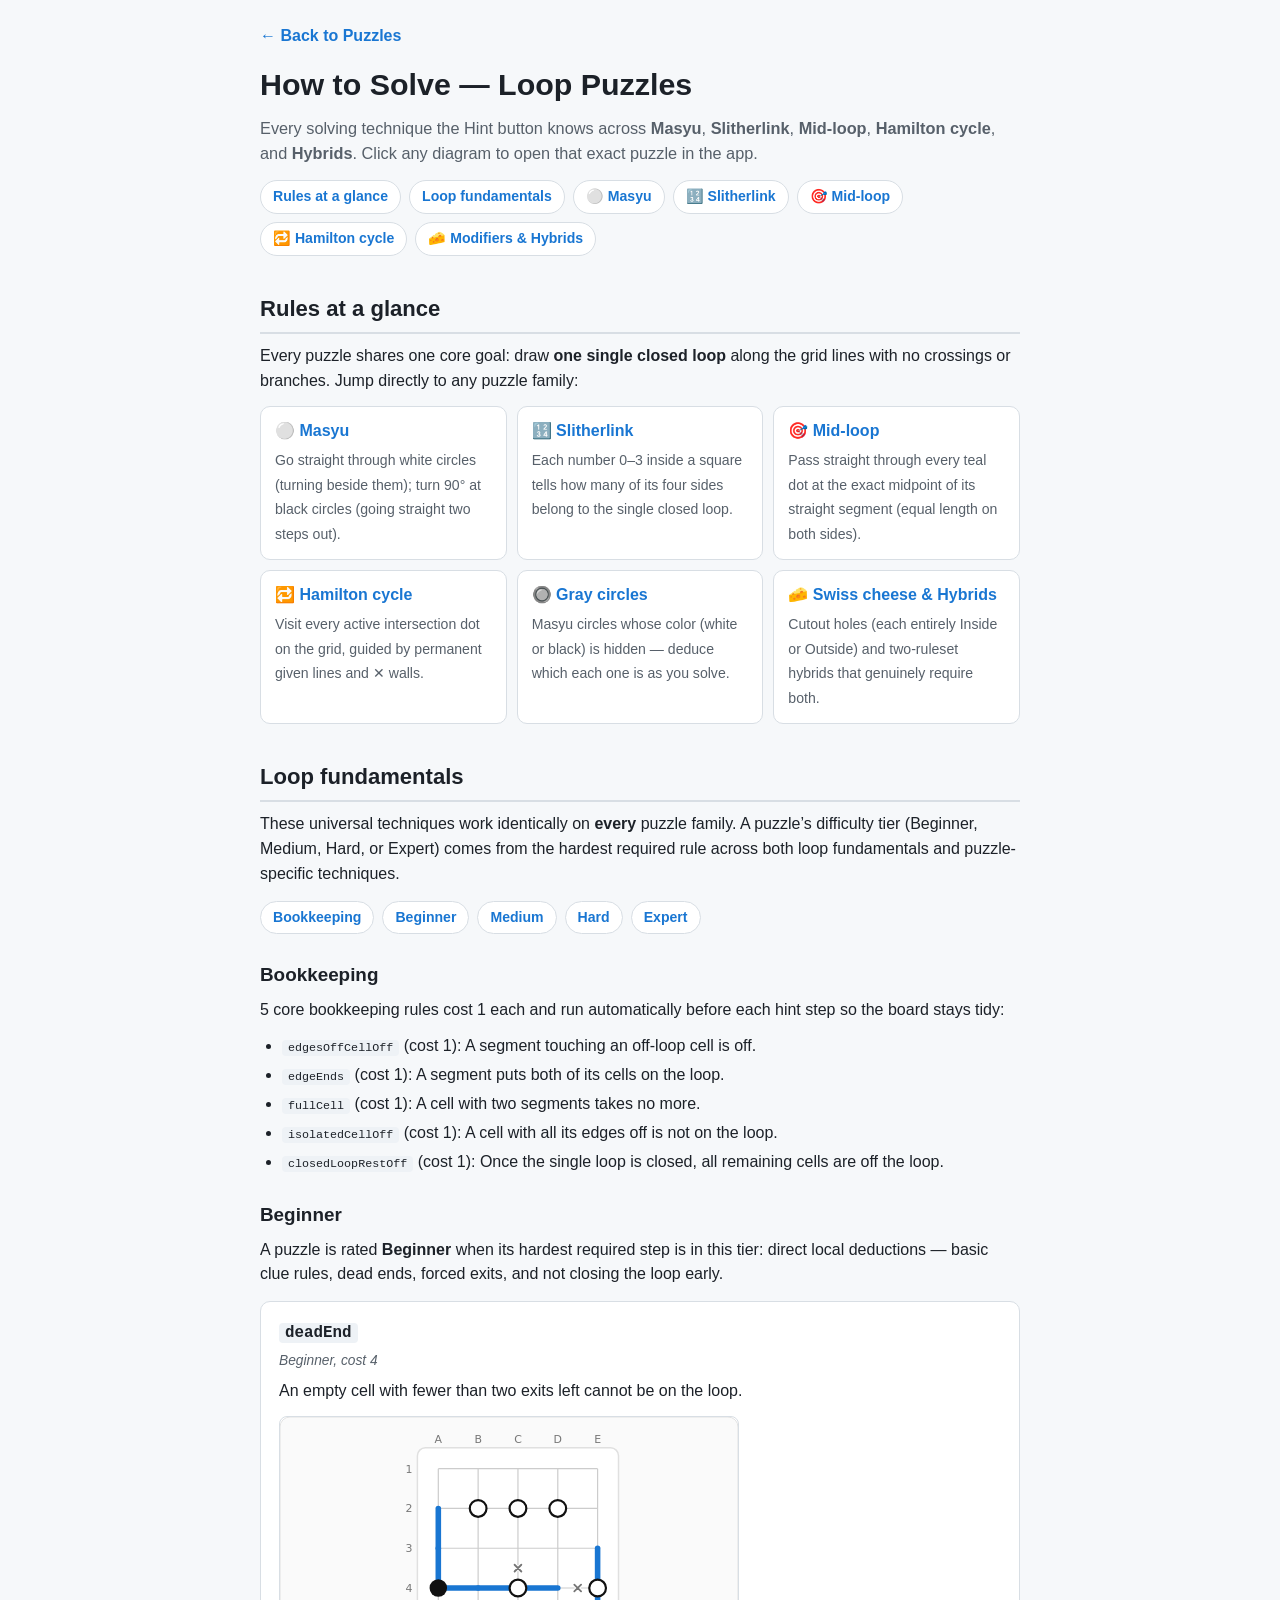
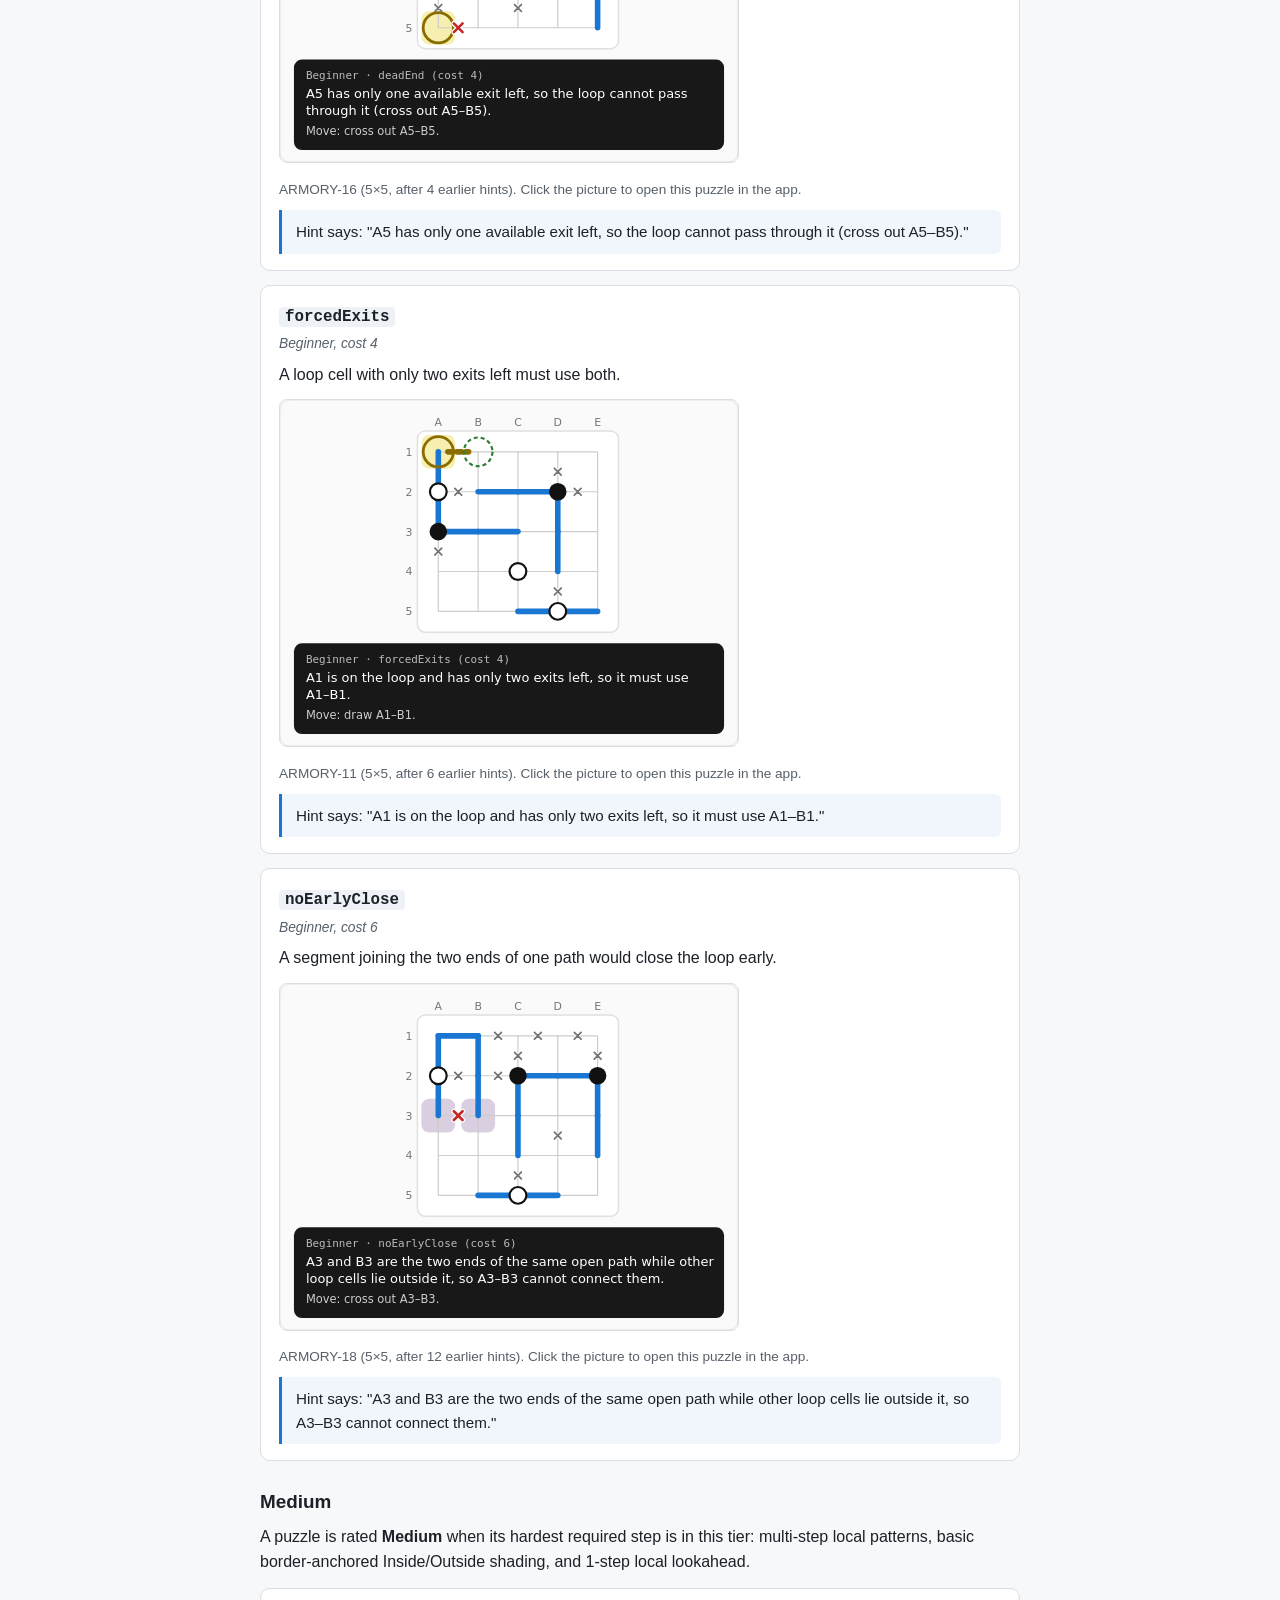
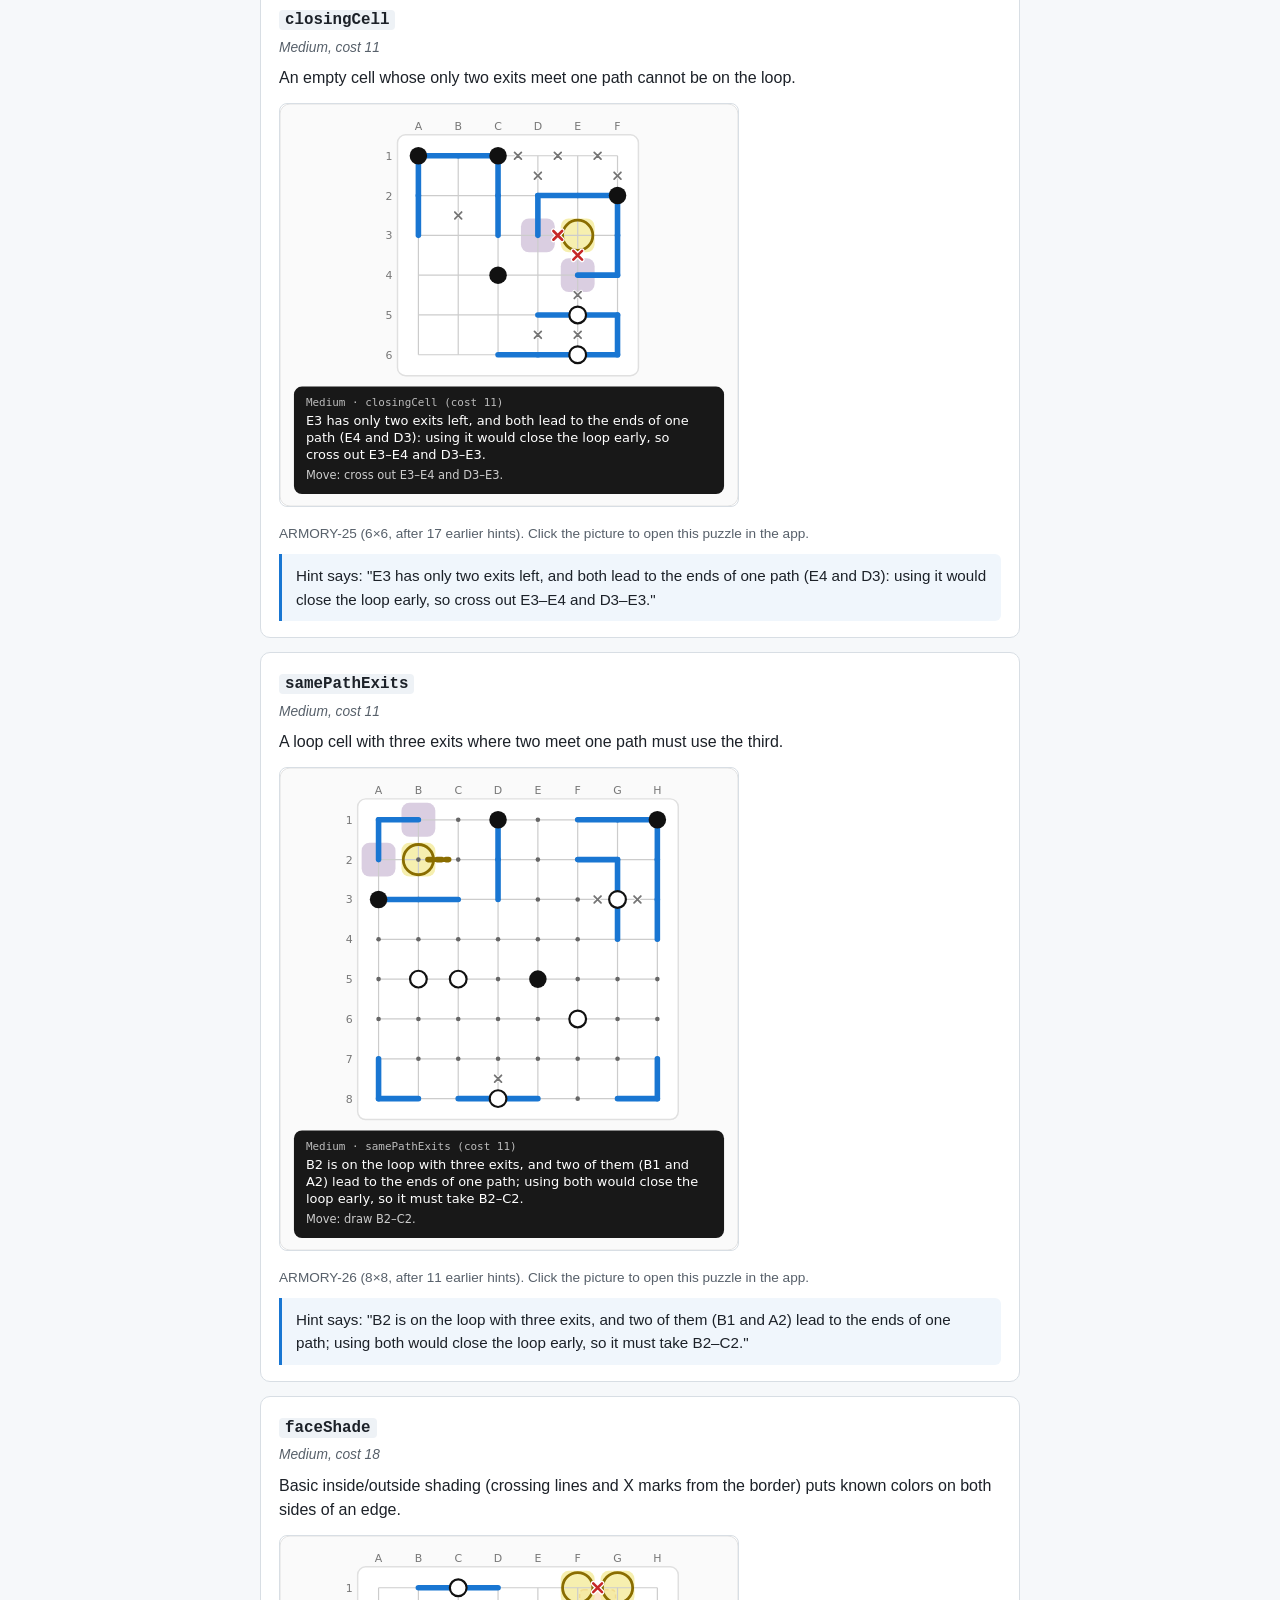
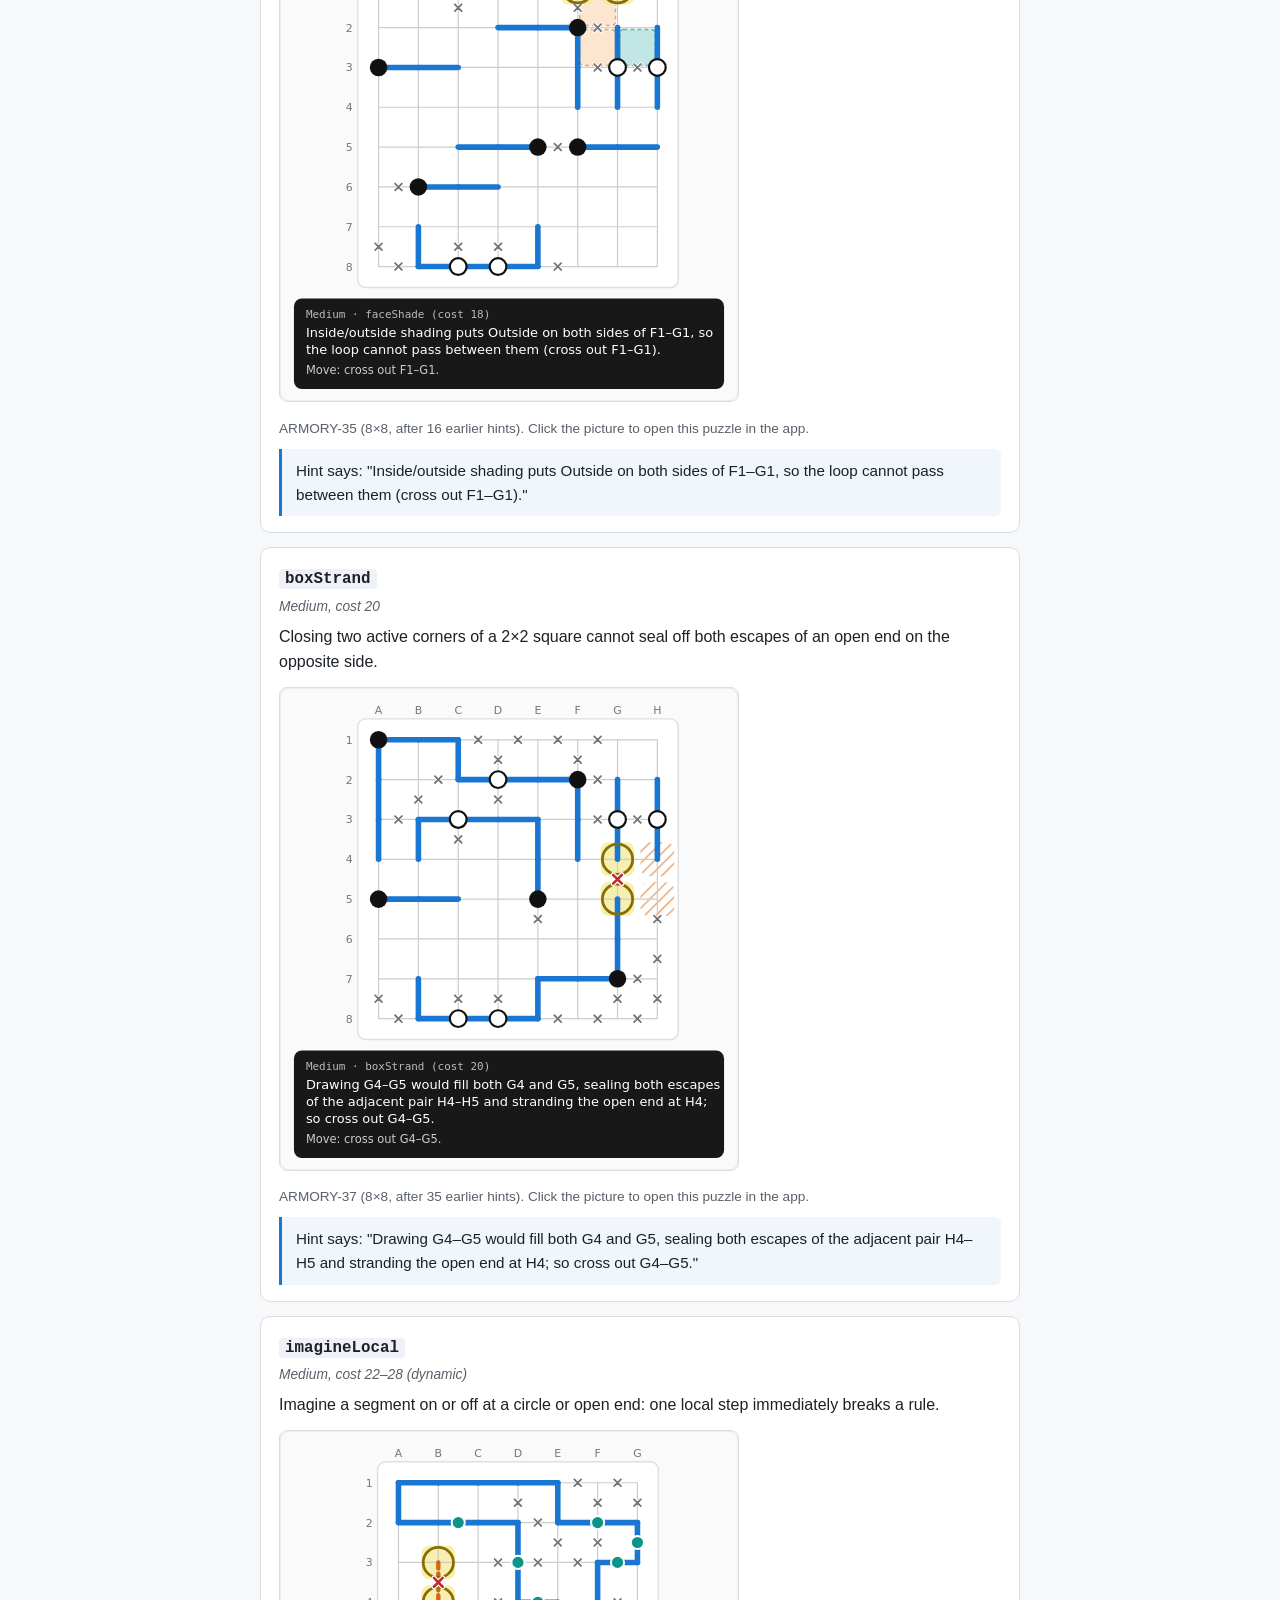
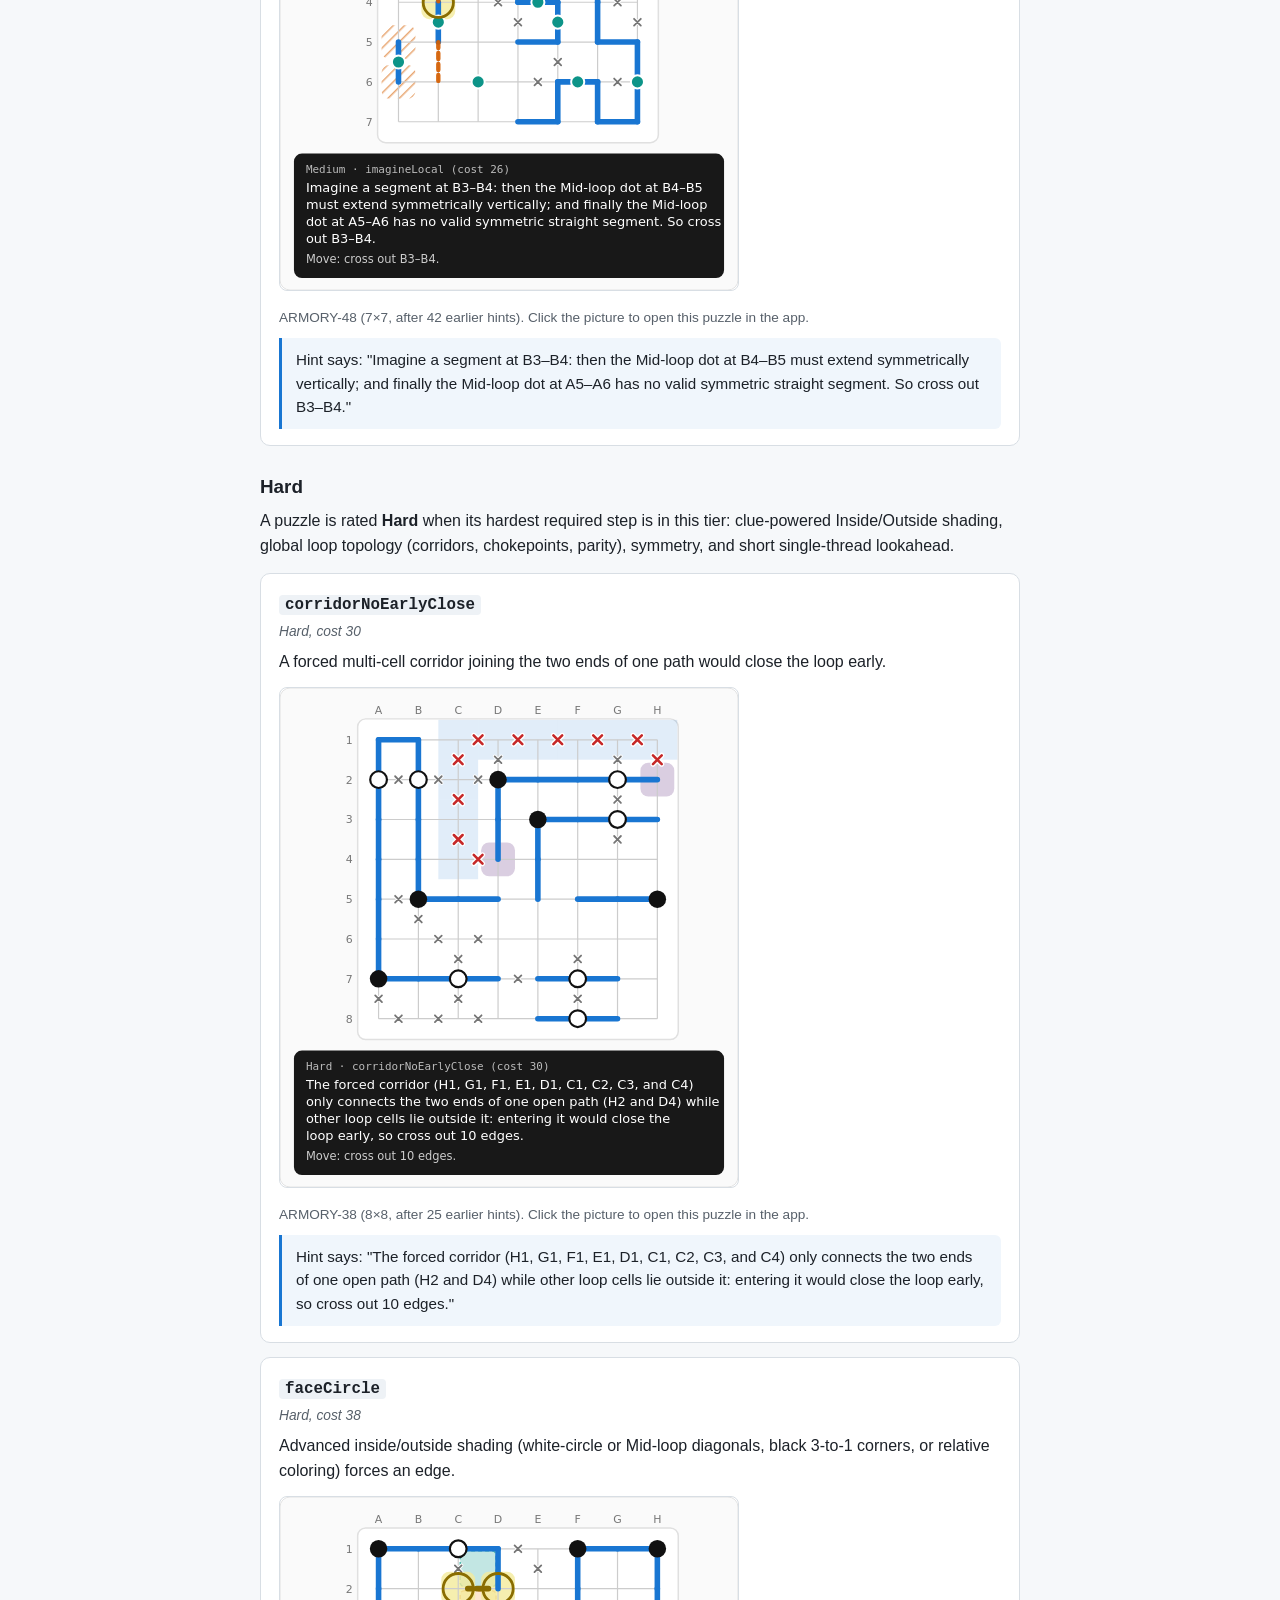
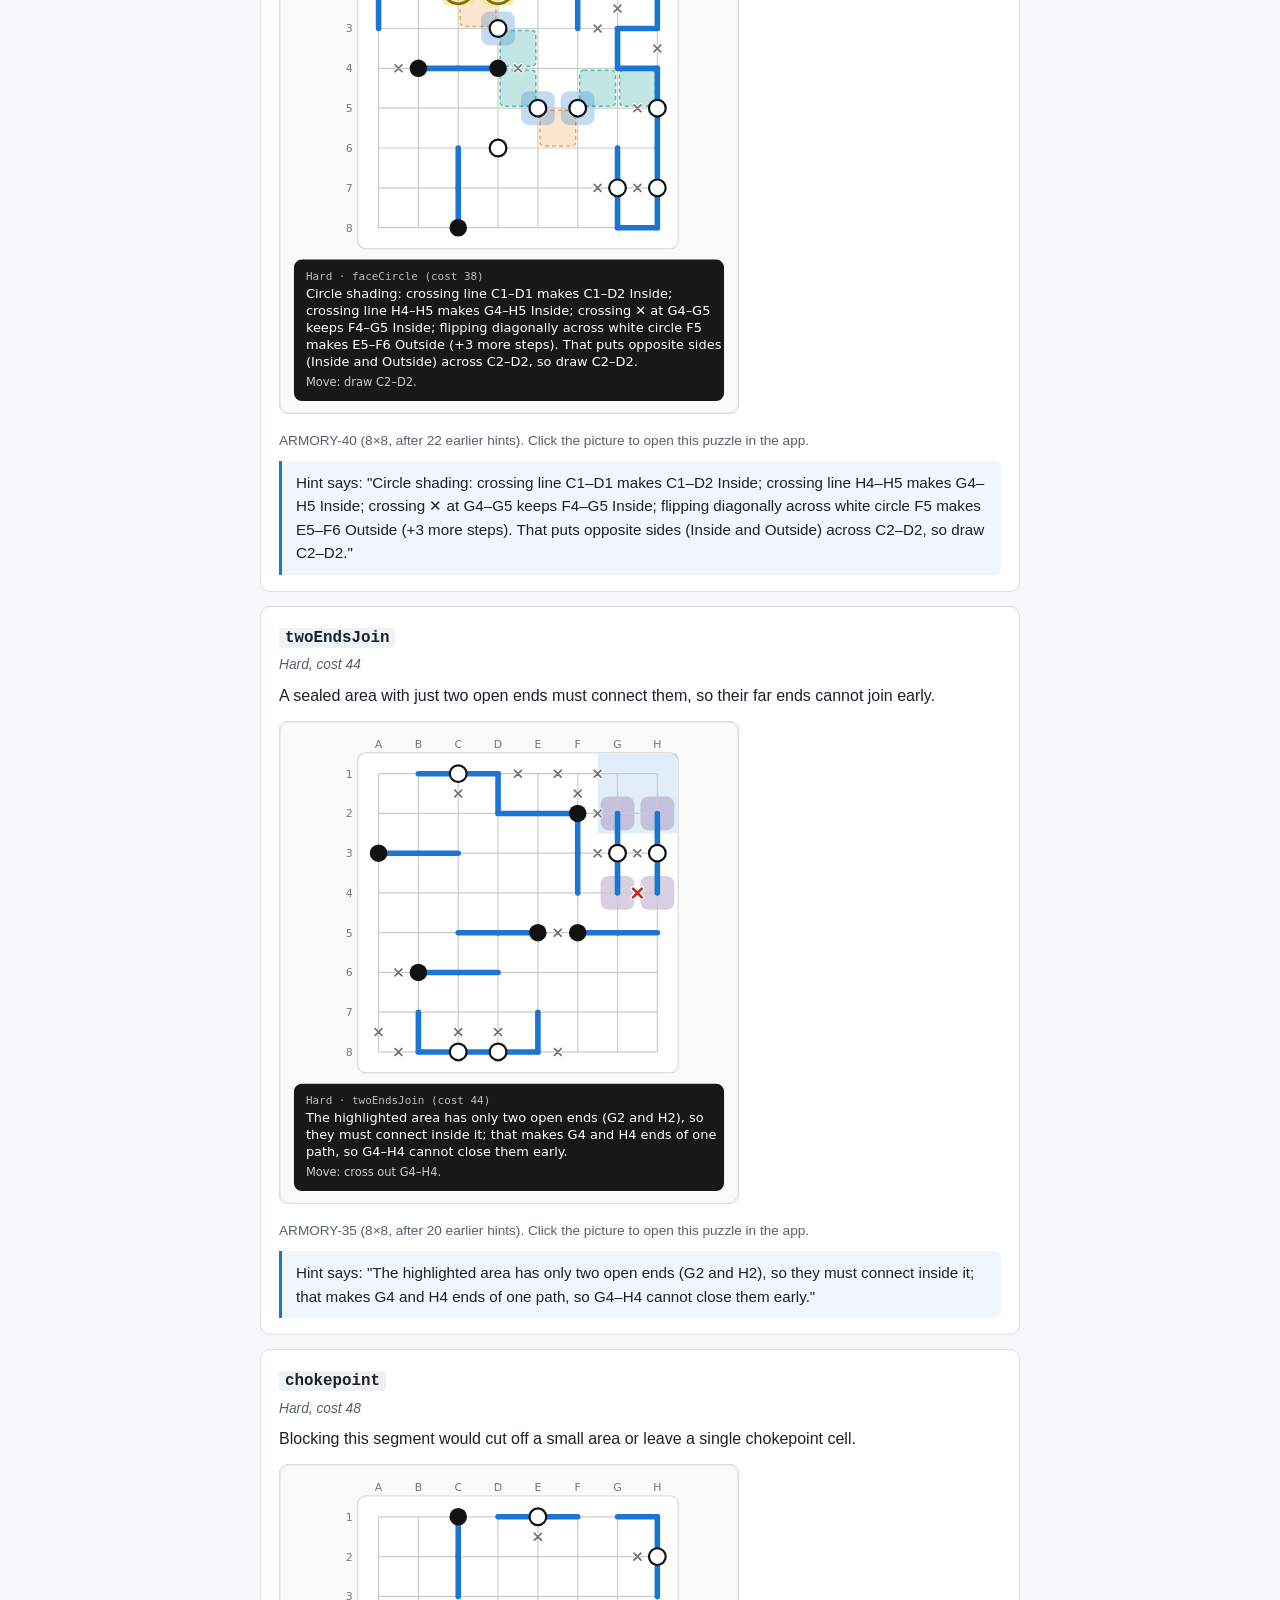
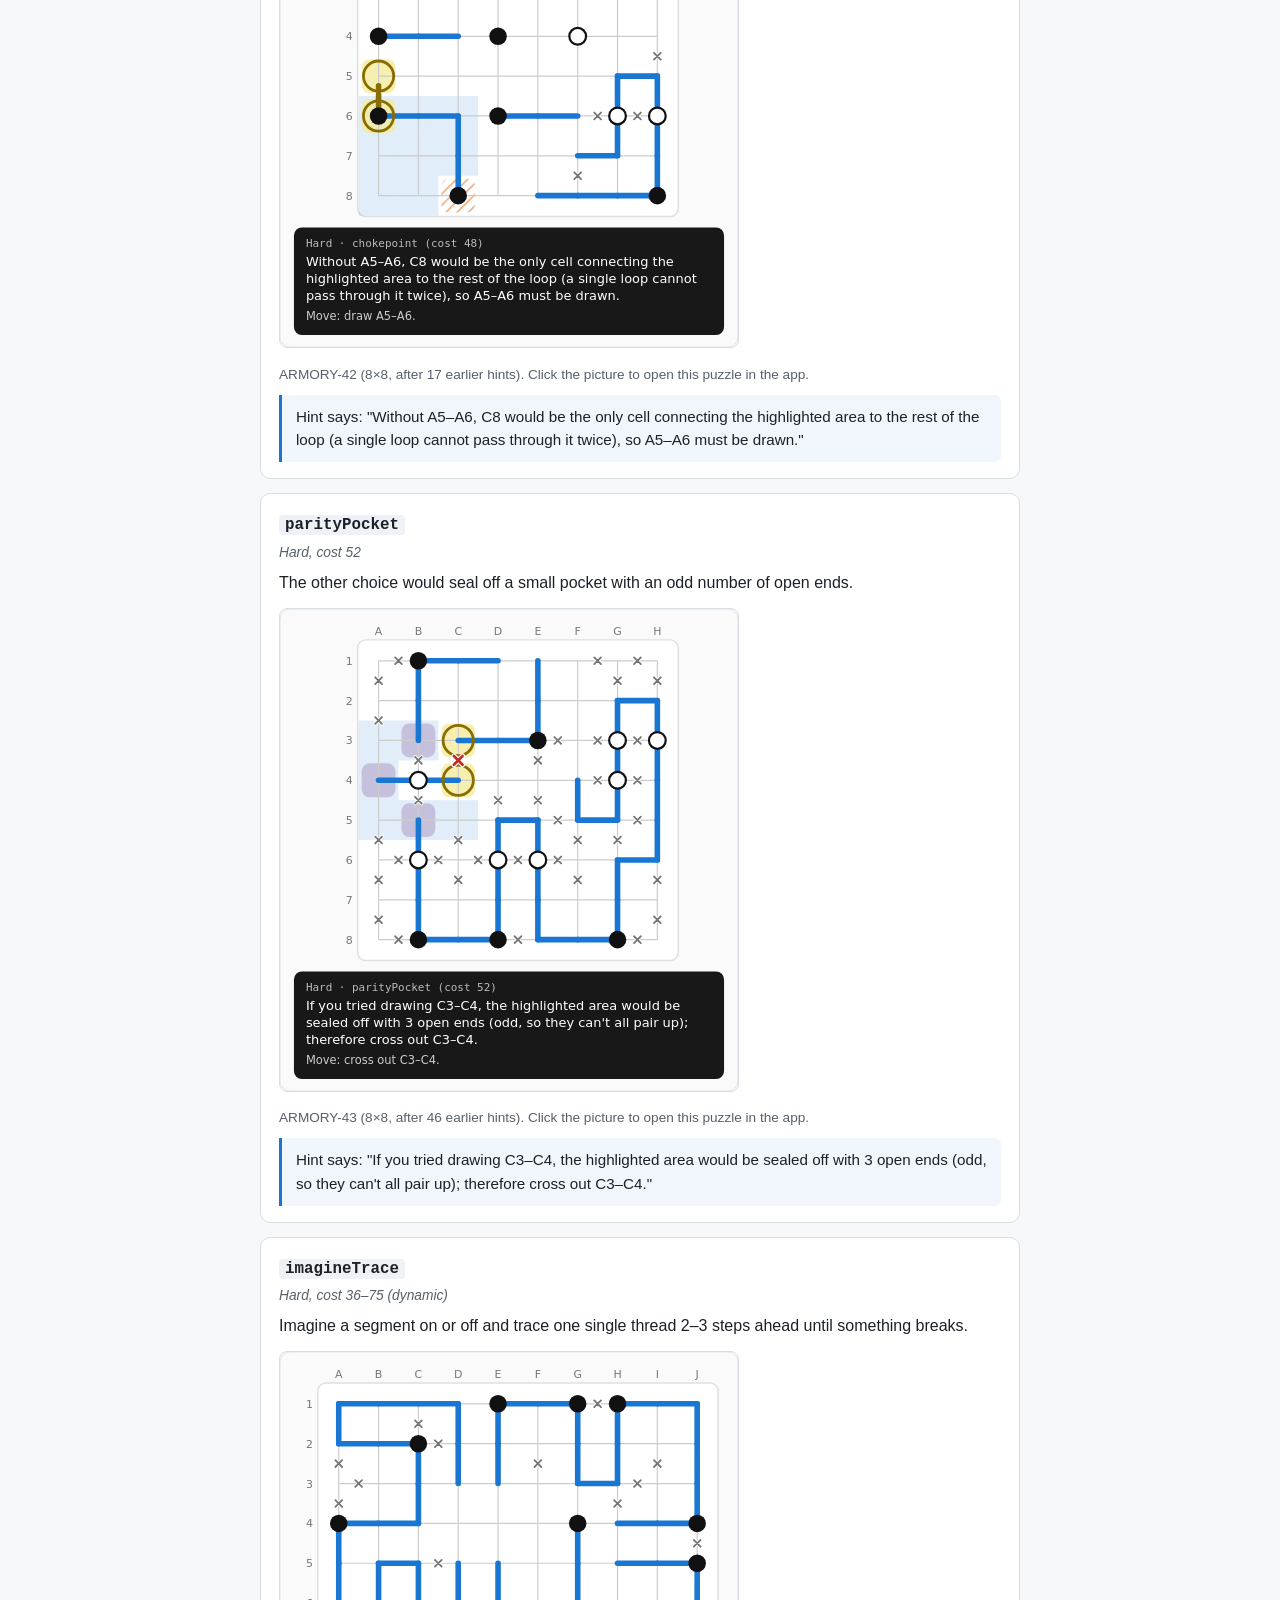
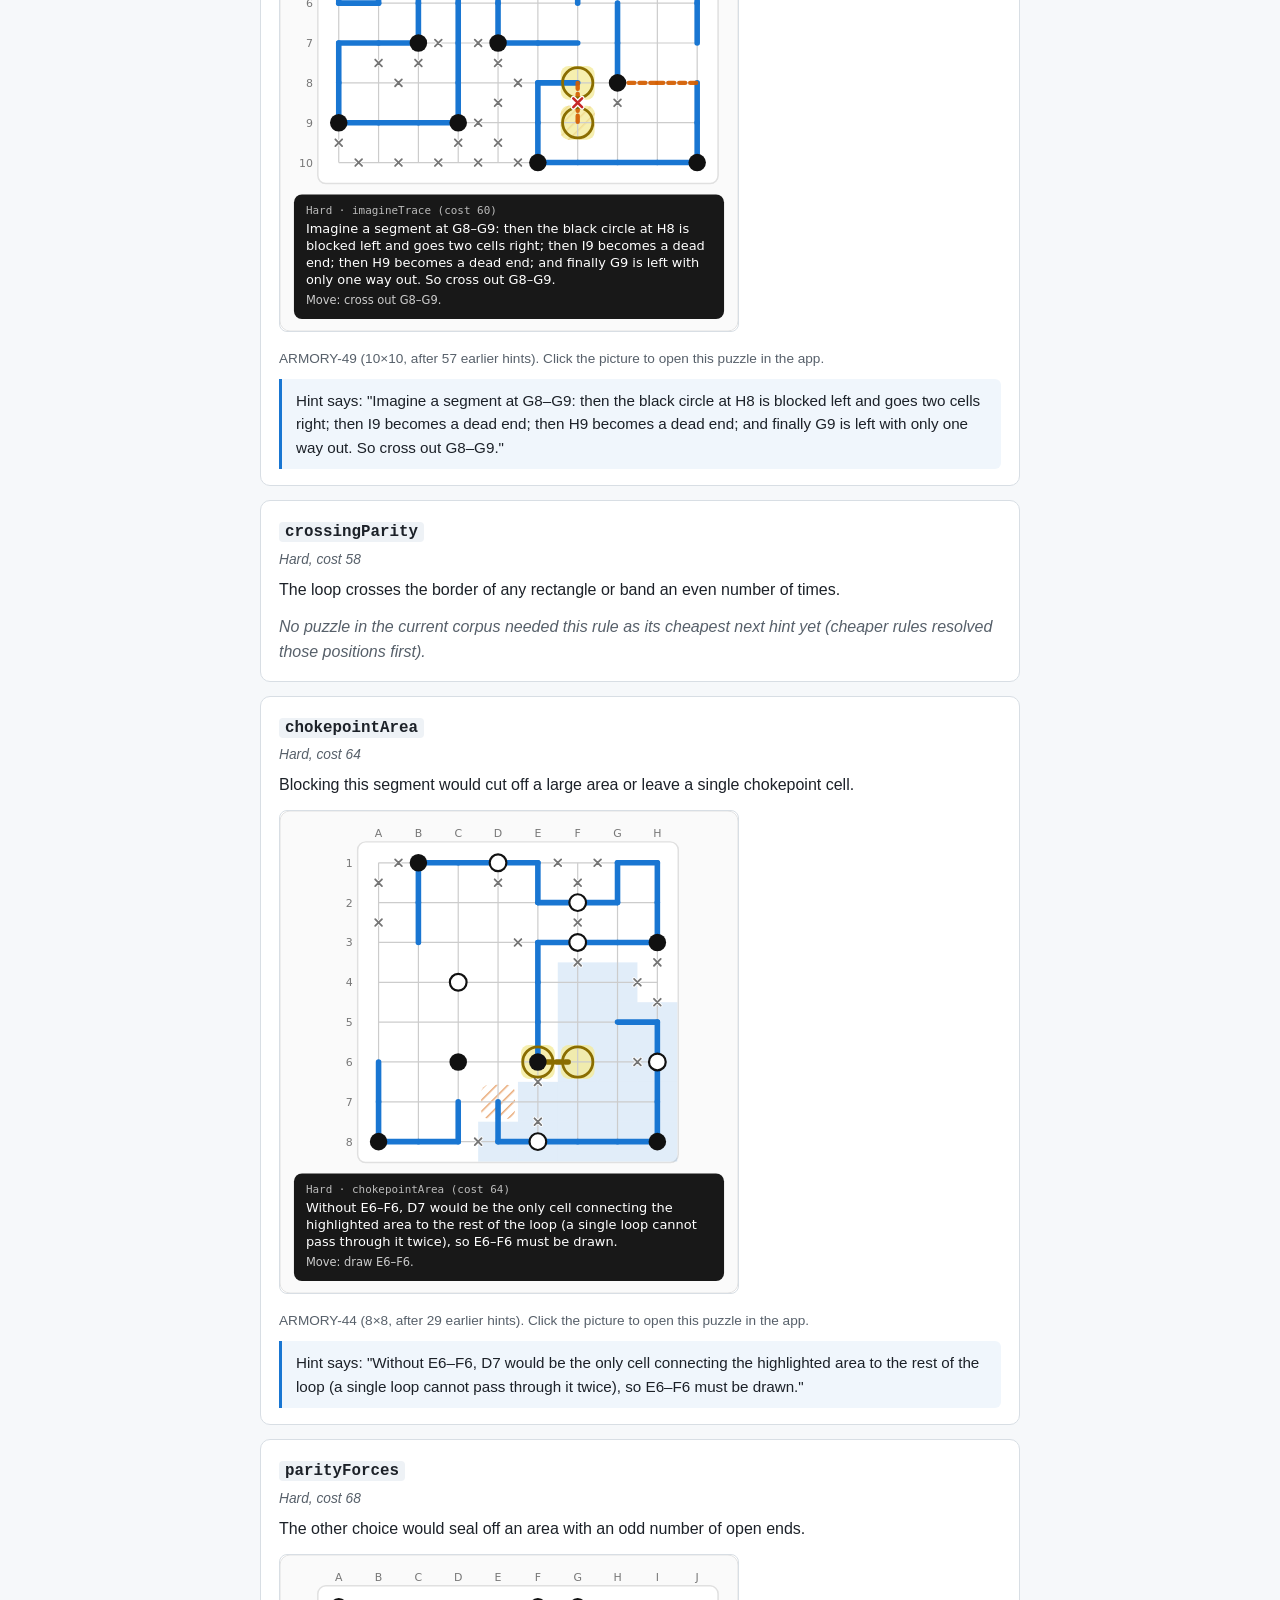
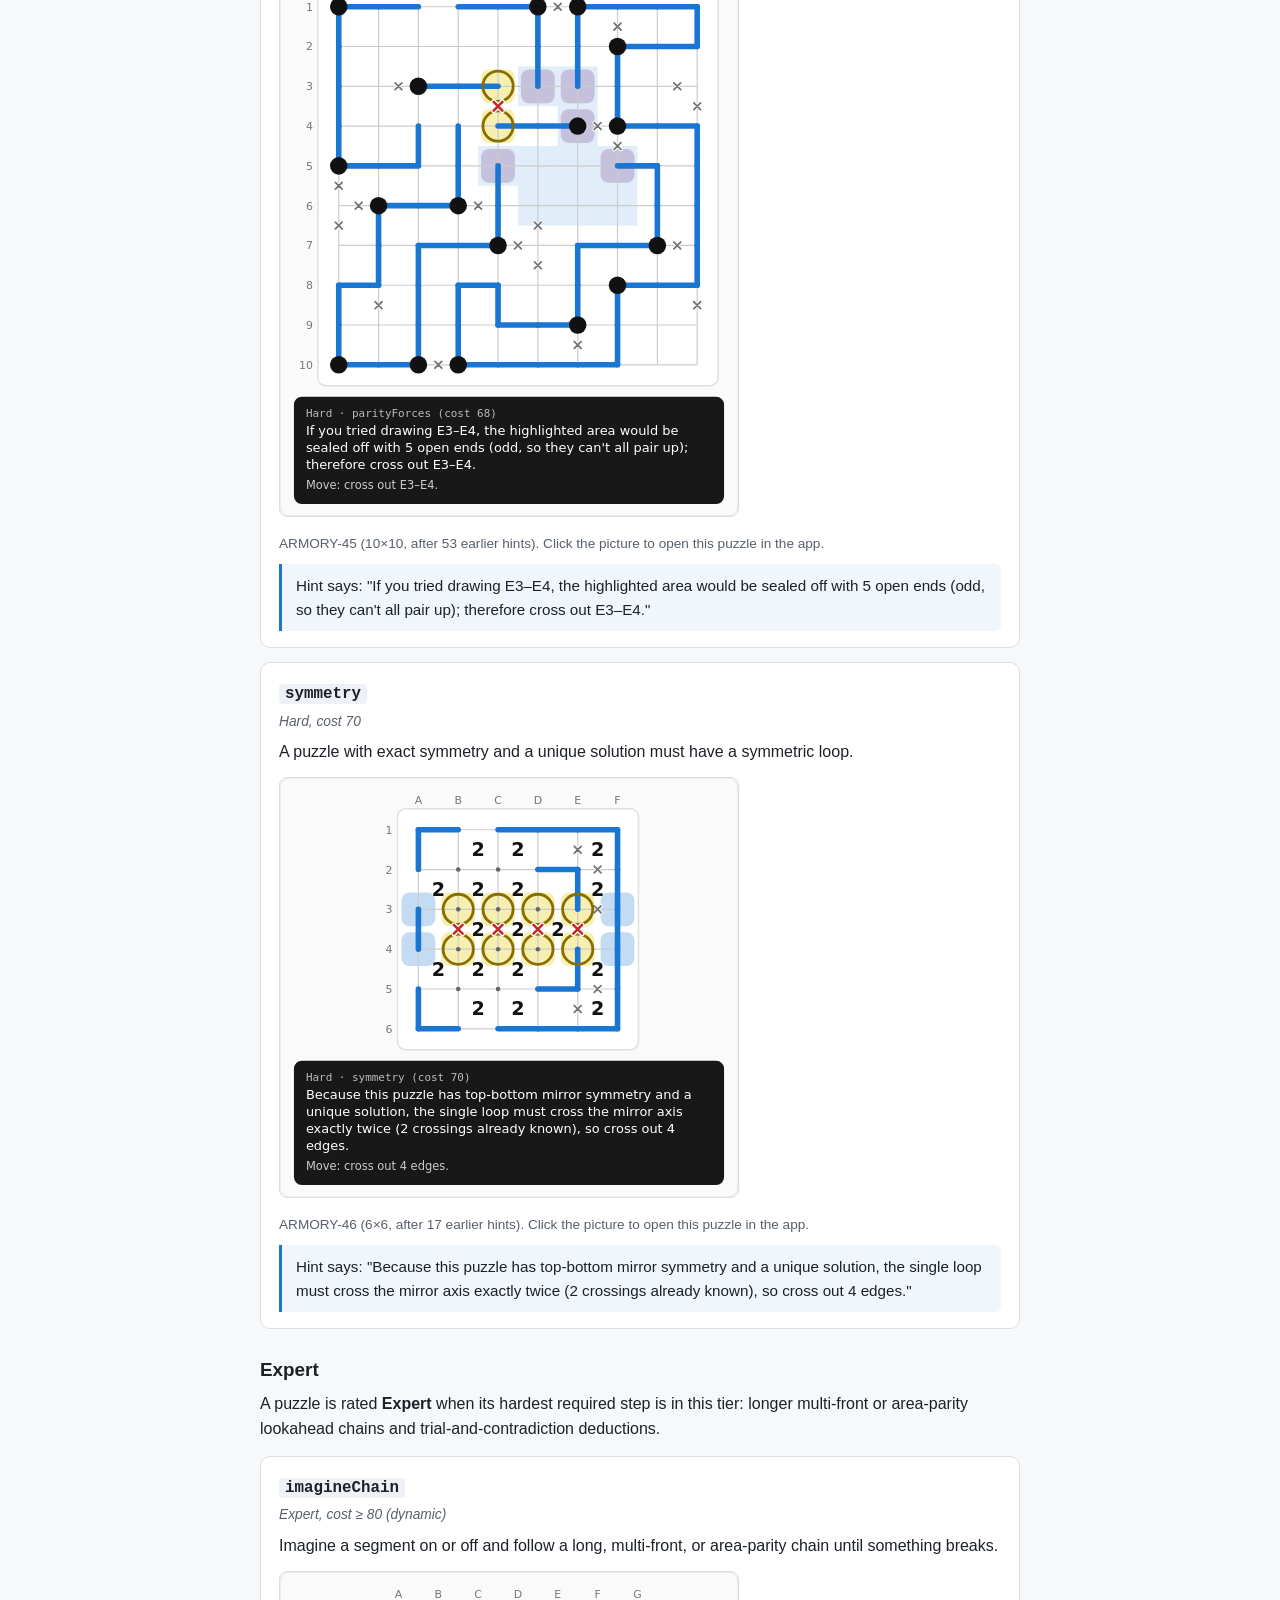
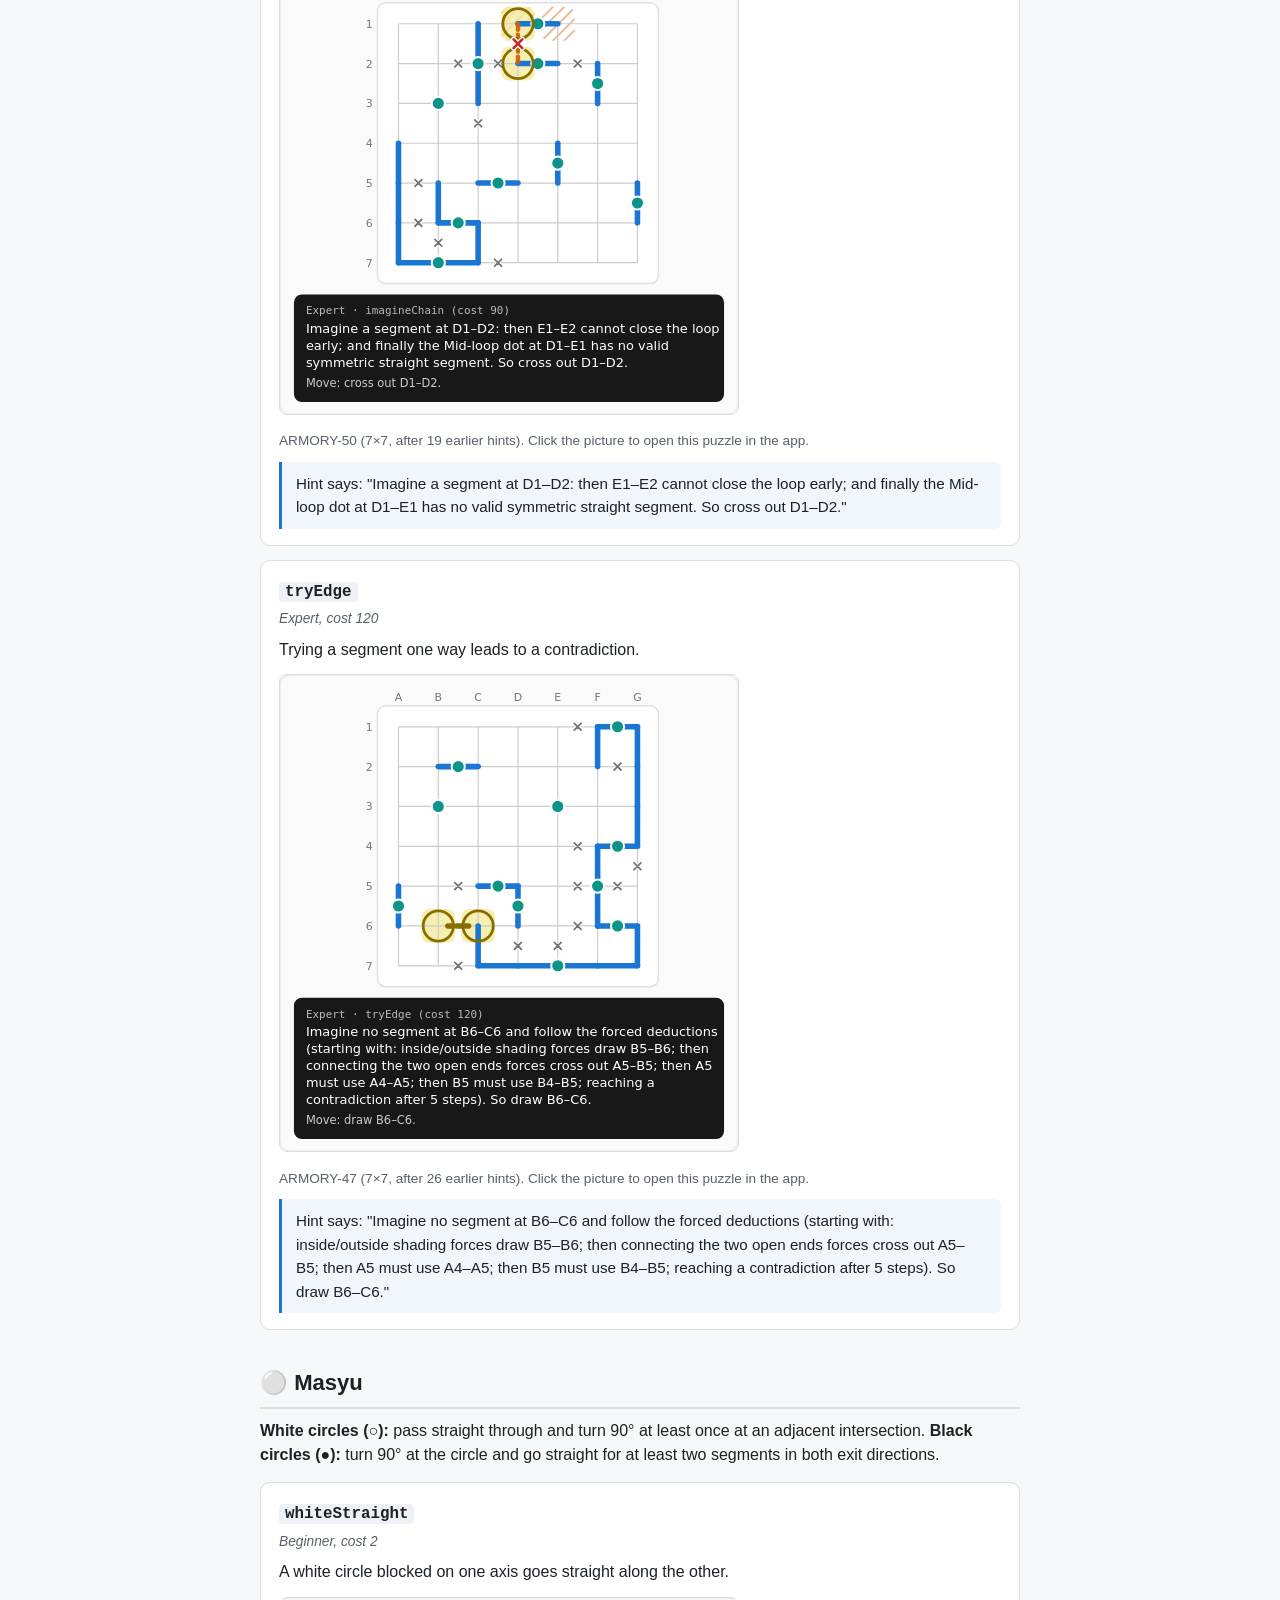
==== commit 872974d2: "Restructure How-to-Solve guide around shared loop fundamentals and all puzzle types" ====
--- a/docs/how_to_solve.html
+++ b/docs/how_to_solve.html
@@ -3,8 +3,8 @@
 <head>
   <meta charset="UTF-8">
   <meta name="viewport" content="width=device-width, initial-scale=1">
-  <title>How to solve Masyu</title>
-  <meta name="description" content="Every solving technique the Masyu Hint button knows, ordered from Beginner to Expert, with interactive examples.">
+  <title>How to Solve — Loop Puzzles</title>
+  <meta name="description" content="Every solving technique the Hint button knows across Masyu, Slitherlink, Mid-loop, Hamilton cycle, and Hybrids, with interactive examples.">
   <link rel="icon" href="../favicon.svg" type="image/svg+xml">
   <script>
     (function () {
@@ -31,20 +31,31 @@
     .back { display: inline-block; margin-bottom: 12px; color: var(--accent); text-decoration: none; font-weight: 600; }
     .back:hover { text-decoration: underline; }
     h1 { margin: 0 0 8px; font-size: 1.9rem; }
-    h2 { margin: 36px 0 10px; padding-bottom: 6px; border-bottom: 2px solid var(--border); font-size: 1.35rem; }
+    h2 { margin: 36px 0 10px; padding-bottom: 6px; border-bottom: 2px solid var(--border); font-size: 1.38rem; }
     h3 { margin: 0 0 4px; font-size: 1.1rem; }
-    .variant-heading { margin: 26px 0 8px; font-size: 1.18rem; }
+    .sub-heading { margin: 26px 0 8px; font-size: 1.18rem; }
     p { margin: 0 0 12px; }
     ul { margin: 0 0 14px; padding-left: 22px; }
     li { margin: 4px 0; }
     code { background: var(--code-bg); padding: 1px 6px; border-radius: 4px; font-size: 0.9em; }
     .lead { color: var(--muted); font-size: 1.02rem; }
-    .toc { display: flex; flex-wrap: wrap; gap: 8px; margin: 16px 0 24px; }
+    .toc { display: flex; flex-wrap: wrap; gap: 8px; margin: 14px 0 22px; }
     .toc a {
       padding: 5px 12px; border-radius: 999px; border: 1px solid var(--border);
       background: var(--card); color: var(--accent); text-decoration: none; font-size: 0.88rem; font-weight: 600;
     }
     .toc a:hover { border-color: var(--accent); }
+    .family-grid {
+      display: grid; grid-template-columns: repeat(auto-fit, minmax(220px, 1fr));
+      gap: 10px; margin: 12px 0 18px;
+    }
+    .family-card {
+      background: var(--card); border: 1px solid var(--border); border-radius: 10px;
+      padding: 12px 14px; text-decoration: none; color: inherit; display: block;
+    }
+    .family-card:hover { border-color: var(--accent); }
+    .family-card b { display: block; margin-bottom: 4px; color: var(--accent); }
+    .family-card span { font-size: 0.88rem; color: var(--muted); }
     .rule-card {
       background: var(--card); border: 1px solid var(--border); border-radius: 10px;
       padding: 16px 18px; margin: 14px 0;
@@ -62,29 +73,41 @@
 </head>
 <body>
   <main>
-    <a class="back" href="../index.html">← Back to Masyu</a>
-    <h1>How to solve Masyu</h1>
-    <p class="lead">Every solving technique the Hint button knows, ordered from easiest to hardest. Click any diagram to open that exact puzzle in the app.</p>
+    <a class="back" href="../index.html">← Back to Puzzles</a>
+    <h1>How to Solve — Loop Puzzles</h1>
+    <p class="lead">Every solving technique the Hint button knows across <b>Masyu</b>, <b>Slitherlink</b>, <b>Mid-loop</b>, <b>Hamilton cycle</b>, and <b>Hybrids</b>. Click any diagram to open that exact puzzle in the app.</p>
     <nav class="toc" aria-label="Jump to section">
-      <a href="#rules">Rules</a>
+      <a href="#rules">Rules at a glance</a>
+      <a href="#loop-fundamentals">Loop fundamentals</a>
+      <a href="#puzzle-masyu">⚪ Masyu</a>
+      <a href="#variant-slitherlink">🔢 Slitherlink</a>
+      <a href="#variant-midloop">🎯 Mid-loop</a>
+      <a href="#variant-full">🔁 Hamilton cycle</a>
+      <a href="#variant-swiss">🧀 Modifiers &amp; Hybrids</a>
+    </nav>
+
+    <h2 id="rules">Rules at a glance</h2>
+    <p>Every puzzle shares one core goal: draw <b>one single closed loop</b> along the grid lines with no crossings or branches. Jump directly to any puzzle family:</p>
+    <div class="family-grid">
+      <a class="family-card" href="#puzzle-masyu"><b>⚪ Masyu</b><span>Go straight through white circles (turning beside them); turn 90° at black circles (going straight two steps out).</span></a>
+      <a class="family-card" href="#variant-slitherlink"><b>🔢 Slitherlink</b><span>Each number 0–3 inside a square tells how many of its four sides belong to the single closed loop.</span></a>
+      <a class="family-card" href="#variant-midloop"><b>🎯 Mid-loop</b><span>Pass straight through every teal dot at the exact midpoint of its straight segment (equal length on both sides).</span></a>
+      <a class="family-card" href="#variant-full"><b>🔁 Hamilton cycle</b><span>Visit every active intersection dot on the grid, guided by permanent given lines and ✕ walls.</span></a>
+      <a class="family-card" href="#variant-gray"><b>🔘 Gray circles</b><span>Masyu circles whose color (white or black) is hidden — deduce which each one is as you solve.</span></a>
+      <a class="family-card" href="#variant-swiss"><b>🧀 Swiss cheese &amp; Hybrids</b><span>Cutout holes (each entirely Inside or Outside) and two-ruleset hybrids that genuinely require both.</span></a>
+    </div>
+
+    <h2 id="loop-fundamentals">Loop fundamentals</h2>
+    <p>These universal techniques work identically on <b>every</b> puzzle family. A puzzle’s difficulty tier (Beginner, Medium, Hard, or Expert) comes from the hardest required rule across both loop fundamentals and puzzle-specific techniques.</p>
+    <nav class="toc" aria-label="Jump to fundamental tier">
       <a href="#bookkeeping">Bookkeeping</a>
       <a href="#beginner">Beginner</a>
       <a href="#medium">Medium</a>
       <a href="#hard">Hard</a>
       <a href="#expert">Expert</a>
-      <a href="#variant-rules">Variant rules</a>
     </nav>
 
-    <h2 id="rules">Rules of Masyu</h2>
-    <ul>
-      <li>Draw <b>one single closed loop</b> along the grid lines passing through every circle (white and black), with no crossings or branches.</li>
-      <li>Empty intersections may or may not be visited by the loop.</li>
-      <li><b>White circle (○):</b> the loop goes <b>straight through</b> it, and must <b>turn 90°</b> in at least one of the two adjacent cells along the loop.</li>
-      <li><b>Black circle (●):</b> the loop <b>turns 90°</b> at it, and must go <b>straight through</b> both adjacent cells along the loop (at least two segments straight in each exit direction).</li>
-      <li>Some books feature other loop puzzles or hybrids — see <a href="#variant-rules"><b>Variant rules</b></a> below (Slitherlink, Mid-loop, Hamilton cycle, Gray circles, and Swiss cheese).</li>
-    </ul>
-
-    <h2 id="bookkeeping">Bookkeeping</h2>
+    <h3 class="sub-heading" id="bookkeeping">Bookkeeping</h3>
     <p>5 core bookkeeping rules cost 1 each and run automatically before each hint step so the board stays tidy:</p>
     <ul>
       <li><code>edgesOffCellOff</code> (cost 1): A segment touching an off-loop cell is off.</li>
@@ -94,8 +117,198 @@
       <li><code>closedLoopRestOff</code> (cost 1): Once the single loop is closed, all remaining cells are off the loop.</li>
     </ul>
 
-    <h2 id="beginner">Beginner</h2>
-    <p>A puzzle is rated <b>Beginner</b> when its hardest required step is in this tier: basic circle rules, rows of three white circles, dead ends, forced exits, and not closing the loop early.</p>
+    <h3 class="sub-heading" id="beginner">Beginner</h3>
+    <p>A puzzle is rated <b>Beginner</b> when its hardest required step is in this tier: direct local deductions — basic clue rules, dead ends, forced exits, and not closing the loop early.</p>
+
+    <section class="rule-card" id="deadEnd">
+      <h3><code>deadEnd</code></h3>
+      <div class="rule-meta">Beginner, cost 4</div>
+      <p>An empty cell with fewer than two exits left cannot be on the loop.</p>
+      <a class="rule-img" href="../index.html?book=armory&amp;puzzle=16"><img src="images/deadEnd.svg" alt="deadEnd hint example" loading="lazy"></a>
+      <p class="caption">ARMORY-16 (5×5, after 4 earlier hints). Click the picture to open this puzzle in the app.</p>
+      <blockquote>Hint says: "A5 has only one available exit left, so the loop cannot pass through it (cross out A5–B5)."</blockquote>
+    </section>
+
+    <section class="rule-card" id="forcedExits">
+      <h3><code>forcedExits</code></h3>
+      <div class="rule-meta">Beginner, cost 4</div>
+      <p>A loop cell with only two exits left must use both.</p>
+      <a class="rule-img" href="../index.html?book=armory&amp;puzzle=11"><img src="images/forcedExits.svg" alt="forcedExits hint example" loading="lazy"></a>
+      <p class="caption">ARMORY-11 (5×5, after 6 earlier hints). Click the picture to open this puzzle in the app.</p>
+      <blockquote>Hint says: "A1 is on the loop and has only two exits left, so it must use A1–B1."</blockquote>
+    </section>
+
+    <section class="rule-card" id="noEarlyClose">
+      <h3><code>noEarlyClose</code></h3>
+      <div class="rule-meta">Beginner, cost 6</div>
+      <p>A segment joining the two ends of one path would close the loop early.</p>
+      <a class="rule-img" href="../index.html?book=armory&amp;puzzle=18"><img src="images/noEarlyClose.svg" alt="noEarlyClose hint example" loading="lazy"></a>
+      <p class="caption">ARMORY-18 (5×5, after 12 earlier hints). Click the picture to open this puzzle in the app.</p>
+      <blockquote>Hint says: "A3 and B3 are the two ends of the same open path while other loop cells lie outside it, so A3–B3 cannot connect them."</blockquote>
+    </section>
+
+    <h3 class="sub-heading" id="medium">Medium</h3>
+    <p>A puzzle is rated <b>Medium</b> when its hardest required step is in this tier: multi-step local patterns, basic border-anchored Inside/Outside shading, and 1-step local lookahead.</p>
+
+    <section class="rule-card" id="closingCell">
+      <h3><code>closingCell</code></h3>
+      <div class="rule-meta">Medium, cost 11</div>
+      <p>An empty cell whose only two exits meet one path cannot be on the loop.</p>
+      <a class="rule-img" href="../index.html?book=armory&amp;puzzle=25"><img src="images/closingCell.svg" alt="closingCell hint example" loading="lazy"></a>
+      <p class="caption">ARMORY-25 (6×6, after 17 earlier hints). Click the picture to open this puzzle in the app.</p>
+      <blockquote>Hint says: "E3 has only two exits left, and both lead to the ends of one path (E4 and D3): using it would close the loop early, so cross out E3–E4 and D3–E3."</blockquote>
+    </section>
+
+    <section class="rule-card" id="samePathExits">
+      <h3><code>samePathExits</code></h3>
+      <div class="rule-meta">Medium, cost 11</div>
+      <p>A loop cell with three exits where two meet one path must use the third.</p>
+      <a class="rule-img" href="../index.html?book=armory&amp;puzzle=26"><img src="images/samePathExits.svg" alt="samePathExits hint example" loading="lazy"></a>
+      <p class="caption">ARMORY-26 (8×8, after 11 earlier hints). Click the picture to open this puzzle in the app.</p>
+      <blockquote>Hint says: "B2 is on the loop with three exits, and two of them (B1 and A2) lead to the ends of one path; using both would close the loop early, so it must take B2–C2."</blockquote>
+    </section>
+
+    <section class="rule-card" id="faceShade">
+      <h3><code>faceShade</code></h3>
+      <div class="rule-meta">Medium, cost 18</div>
+      <p>Basic inside/outside shading (crossing lines and X marks from the border) puts known colors on both sides of an edge.</p>
+      <a class="rule-img" href="../index.html?book=armory&amp;puzzle=35"><img src="images/faceShade.svg" alt="faceShade hint example" loading="lazy"></a>
+      <p class="caption">ARMORY-35 (8×8, after 16 earlier hints). Click the picture to open this puzzle in the app.</p>
+      <blockquote>Hint says: "Inside/outside shading puts Outside on both sides of F1–G1, so the loop cannot pass between them (cross out F1–G1)."</blockquote>
+    </section>
+
+    <section class="rule-card" id="boxStrand">
+      <h3><code>boxStrand</code></h3>
+      <div class="rule-meta">Medium, cost 20</div>
+      <p>Closing two active corners of a 2×2 square cannot seal off both escapes of an open end on the opposite side.</p>
+      <a class="rule-img" href="../index.html?book=armory&amp;puzzle=37"><img src="images/boxStrand.svg" alt="boxStrand hint example" loading="lazy"></a>
+      <p class="caption">ARMORY-37 (8×8, after 35 earlier hints). Click the picture to open this puzzle in the app.</p>
+      <blockquote>Hint says: "Drawing G4–G5 would fill both G4 and G5, sealing both escapes of the adjacent pair H4–H5 and stranding the open end at H4; so cross out G4–G5."</blockquote>
+    </section>
+
+    <section class="rule-card" id="imagineLocal">
+      <h3><code>imagineLocal</code></h3>
+      <div class="rule-meta">Medium, cost 22–28 (dynamic)</div>
+      <p>Imagine a segment on or off at a circle or open end: one local step immediately breaks a rule.</p>
+      <a class="rule-img" href="../index.html?book=armory&amp;puzzle=48"><img src="images/imagineLocal.svg" alt="imagineLocal hint example" loading="lazy"></a>
+      <p class="caption">ARMORY-48 (7×7, after 42 earlier hints). Click the picture to open this puzzle in the app.</p>
+      <blockquote>Hint says: "Imagine a segment at B3–B4: then the Mid-loop dot at B4–B5 must extend symmetrically vertically; and finally the Mid-loop dot at A5–A6 has no valid symmetric straight segment. So cross out B3–B4."</blockquote>
+    </section>
+
+    <h3 class="sub-heading" id="hard">Hard</h3>
+    <p>A puzzle is rated <b>Hard</b> when its hardest required step is in this tier: clue-powered Inside/Outside shading, global loop topology (corridors, chokepoints, parity), symmetry, and short single-thread lookahead.</p>
+
+    <section class="rule-card" id="corridorNoEarlyClose">
+      <h3><code>corridorNoEarlyClose</code></h3>
+      <div class="rule-meta">Hard, cost 30</div>
+      <p>A forced multi-cell corridor joining the two ends of one path would close the loop early.</p>
+      <a class="rule-img" href="../index.html?book=armory&amp;puzzle=38"><img src="images/corridorNoEarlyClose.svg" alt="corridorNoEarlyClose hint example" loading="lazy"></a>
+      <p class="caption">ARMORY-38 (8×8, after 25 earlier hints). Click the picture to open this puzzle in the app.</p>
+      <blockquote>Hint says: "The forced corridor (H1, G1, F1, E1, D1, C1, C2, C3, and C4) only connects the two ends of one open path (H2 and D4) while other loop cells lie outside it: entering it would close the loop early, so cross out 10 edges."</blockquote>
+    </section>
+
+    <section class="rule-card" id="faceCircle">
+      <h3><code>faceCircle</code></h3>
+      <div class="rule-meta">Hard, cost 38</div>
+      <p>Advanced inside/outside shading (white-circle or Mid-loop diagonals, black 3-to-1 corners, or relative coloring) forces an edge.</p>
+      <a class="rule-img" href="../index.html?book=armory&amp;puzzle=40"><img src="images/faceCircle.svg" alt="faceCircle hint example" loading="lazy"></a>
+      <p class="caption">ARMORY-40 (8×8, after 22 earlier hints). Click the picture to open this puzzle in the app.</p>
+      <blockquote>Hint says: "Circle shading: crossing line C1–D1 makes C1–D2 Inside; crossing line H4–H5 makes G4–H5 Inside; crossing ✕ at G4–G5 keeps F4–G5 Inside; flipping diagonally across white circle F5 makes E5–F6 Outside (+3 more steps). That puts opposite sides (Inside and Outside) across C2–D2, so draw C2–D2."</blockquote>
+    </section>
+
+    <section class="rule-card" id="twoEndsJoin">
+      <h3><code>twoEndsJoin</code></h3>
+      <div class="rule-meta">Hard, cost 44</div>
+      <p>A sealed area with just two open ends must connect them, so their far ends cannot join early.</p>
+      <a class="rule-img" href="../index.html?book=armory&amp;puzzle=35"><img src="images/twoEndsJoin.svg" alt="twoEndsJoin hint example" loading="lazy"></a>
+      <p class="caption">ARMORY-35 (8×8, after 20 earlier hints). Click the picture to open this puzzle in the app.</p>
+      <blockquote>Hint says: "The highlighted area has only two open ends (G2 and H2), so they must connect inside it; that makes G4 and H4 ends of one path, so G4–H4 cannot close them early."</blockquote>
+    </section>
+
+    <section class="rule-card" id="chokepoint">
+      <h3><code>chokepoint</code></h3>
+      <div class="rule-meta">Hard, cost 48</div>
+      <p>Blocking this segment would cut off a small area or leave a single chokepoint cell.</p>
+      <a class="rule-img" href="../index.html?book=armory&amp;puzzle=42"><img src="images/chokepoint.svg" alt="chokepoint hint example" loading="lazy"></a>
+      <p class="caption">ARMORY-42 (8×8, after 17 earlier hints). Click the picture to open this puzzle in the app.</p>
+      <blockquote>Hint says: "Without A5–A6, C8 would be the only cell connecting the highlighted area to the rest of the loop (a single loop cannot pass through it twice), so A5–A6 must be drawn."</blockquote>
+    </section>
+
+    <section class="rule-card" id="parityPocket">
+      <h3><code>parityPocket</code></h3>
+      <div class="rule-meta">Hard, cost 52</div>
+      <p>The other choice would seal off a small pocket with an odd number of open ends.</p>
+      <a class="rule-img" href="../index.html?book=armory&amp;puzzle=43"><img src="images/parityPocket.svg" alt="parityPocket hint example" loading="lazy"></a>
+      <p class="caption">ARMORY-43 (8×8, after 46 earlier hints). Click the picture to open this puzzle in the app.</p>
+      <blockquote>Hint says: "If you tried drawing C3–C4, the highlighted area would be sealed off with 3 open ends (odd, so they can't all pair up); therefore cross out C3–C4."</blockquote>
+    </section>
+
+    <section class="rule-card" id="imagineTrace">
+      <h3><code>imagineTrace</code></h3>
+      <div class="rule-meta">Hard, cost 36–75 (dynamic)</div>
+      <p>Imagine a segment on or off and trace one single thread 2–3 steps ahead until something breaks.</p>
+      <a class="rule-img" href="../index.html?book=armory&amp;puzzle=49"><img src="images/imagineTrace.svg" alt="imagineTrace hint example" loading="lazy"></a>
+      <p class="caption">ARMORY-49 (10×10, after 57 earlier hints). Click the picture to open this puzzle in the app.</p>
+      <blockquote>Hint says: "Imagine a segment at G8–G9: then the black circle at H8 is blocked left and goes two cells right; then I9 becomes a dead end; then H9 becomes a dead end; and finally G9 is left with only one way out. So cross out G8–G9."</blockquote>
+    </section>
+
+    <section class="rule-card" id="crossingParity">
+      <h3><code>crossingParity</code></h3>
+      <div class="rule-meta">Hard, cost 58</div>
+      <p>The loop crosses the border of any rectangle or band an even number of times.</p>
+      <p class="none">No puzzle in the current corpus needed this rule as its cheapest next hint yet (cheaper rules resolved those positions first).</p>
+    </section>
+
+    <section class="rule-card" id="chokepointArea">
+      <h3><code>chokepointArea</code></h3>
+      <div class="rule-meta">Hard, cost 64</div>
+      <p>Blocking this segment would cut off a large area or leave a single chokepoint cell.</p>
+      <a class="rule-img" href="../index.html?book=armory&amp;puzzle=44"><img src="images/chokepointArea.svg" alt="chokepointArea hint example" loading="lazy"></a>
+      <p class="caption">ARMORY-44 (8×8, after 29 earlier hints). Click the picture to open this puzzle in the app.</p>
+      <blockquote>Hint says: "Without E6–F6, D7 would be the only cell connecting the highlighted area to the rest of the loop (a single loop cannot pass through it twice), so E6–F6 must be drawn."</blockquote>
+    </section>
+
+    <section class="rule-card" id="parityForces">
+      <h3><code>parityForces</code></h3>
+      <div class="rule-meta">Hard, cost 68</div>
+      <p>The other choice would seal off an area with an odd number of open ends.</p>
+      <a class="rule-img" href="../index.html?book=armory&amp;puzzle=45"><img src="images/parityForces.svg" alt="parityForces hint example" loading="lazy"></a>
+      <p class="caption">ARMORY-45 (10×10, after 53 earlier hints). Click the picture to open this puzzle in the app.</p>
+      <blockquote>Hint says: "If you tried drawing E3–E4, the highlighted area would be sealed off with 5 open ends (odd, so they can't all pair up); therefore cross out E3–E4."</blockquote>
+    </section>
+
+    <section class="rule-card" id="symmetry">
+      <h3><code>symmetry</code></h3>
+      <div class="rule-meta">Hard, cost 70</div>
+      <p>A puzzle with exact symmetry and a unique solution must have a symmetric loop.</p>
+      <a class="rule-img" href="../index.html?book=armory&amp;puzzle=46"><img src="images/symmetry.svg" alt="symmetry hint example" loading="lazy"></a>
+      <p class="caption">ARMORY-46 (6×6, after 17 earlier hints). Click the picture to open this puzzle in the app.</p>
+      <blockquote>Hint says: "Because this puzzle has top-bottom mirror symmetry and a unique solution, the single loop must cross the mirror axis exactly twice (2 crossings already known), so cross out 4 edges."</blockquote>
+    </section>
+
+    <h3 class="sub-heading" id="expert">Expert</h3>
+    <p>A puzzle is rated <b>Expert</b> when its hardest required step is in this tier: longer multi-front or area-parity lookahead chains and trial-and-contradiction deductions.</p>
+
+    <section class="rule-card" id="imagineChain">
+      <h3><code>imagineChain</code></h3>
+      <div class="rule-meta">Expert, cost ≥ 80 (dynamic)</div>
+      <p>Imagine a segment on or off and follow a long, multi-front, or area-parity chain until something breaks.</p>
+      <a class="rule-img" href="../index.html?book=armory&amp;puzzle=50"><img src="images/imagineChain.svg" alt="imagineChain hint example" loading="lazy"></a>
+      <p class="caption">ARMORY-50 (7×7, after 19 earlier hints). Click the picture to open this puzzle in the app.</p>
+      <blockquote>Hint says: "Imagine a segment at D1–D2: then E1–E2 cannot close the loop early; and finally the Mid-loop dot at D1–E1 has no valid symmetric straight segment. So cross out D1–D2."</blockquote>
+    </section>
+
+    <section class="rule-card" id="tryEdge">
+      <h3><code>tryEdge</code></h3>
+      <div class="rule-meta">Expert, cost 120</div>
+      <p>Trying a segment one way leads to a contradiction.</p>
+      <a class="rule-img" href="../index.html?book=armory&amp;puzzle=47"><img src="images/tryEdge.svg" alt="tryEdge hint example" loading="lazy"></a>
+      <p class="caption">ARMORY-47 (7×7, after 26 earlier hints). Click the picture to open this puzzle in the app.</p>
+      <blockquote>Hint says: "Imagine no segment at B6–C6 and follow the forced deductions (starting with: inside/outside shading forces draw B5–B6; then connecting the two open ends forces cross out A5–B5; then A5 must use A4–A5; then B5 must use B4–B5; reaching a contradiction after 5 steps). So draw B6–C6."</blockquote>
+    </section>
+
+    <h2 id="puzzle-masyu">⚪ Masyu</h2>
+    <p><b>White circles (○):</b> pass straight through and turn 90° at least once at an adjacent intersection. <b>Black circles (●):</b> turn 90° at the circle and go straight for at least two segments in both exit directions.</p>
 
     <section class="rule-card" id="whiteStraight">
       <h3><code>whiteStraight</code></h3>
@@ -142,24 +355,6 @@
       <blockquote>Hint says: "The white circle at C2 goes straight through D2, so the loop must turn at B2 (cross out A2–B2)."</blockquote>
     </section>
 
-    <section class="rule-card" id="deadEnd">
-      <h3><code>deadEnd</code></h3>
-      <div class="rule-meta">Beginner, cost 4</div>
-      <p>An empty cell with fewer than two exits left cannot be on the loop.</p>
-      <a class="rule-img" href="../index.html?book=armory&amp;puzzle=16"><img src="images/deadEnd.svg" alt="deadEnd hint example" loading="lazy"></a>
-      <p class="caption">ARMORY-16 (5×5, after 4 earlier hints). Click the picture to open this puzzle in the app.</p>
-      <blockquote>Hint says: "A5 has only one available exit left, so the loop cannot pass through it (cross out A5–B5)."</blockquote>
-    </section>
-
-    <section class="rule-card" id="forcedExits">
-      <h3><code>forcedExits</code></h3>
-      <div class="rule-meta">Beginner, cost 4</div>
-      <p>A loop cell with only two exits left must use both.</p>
-      <a class="rule-img" href="../index.html?book=armory&amp;puzzle=11"><img src="images/forcedExits.svg" alt="forcedExits hint example" loading="lazy"></a>
-      <p class="caption">ARMORY-11 (5×5, after 6 earlier hints). Click the picture to open this puzzle in the app.</p>
-      <blockquote>Hint says: "A1 is on the loop and has only two exits left, so it must use A1–B1."</blockquote>
-    </section>
-
     <section class="rule-card" id="blackPerp">
       <h3><code>blackPerp</code></h3>
       <div class="rule-meta">Beginner, cost 5</div>
@@ -169,15 +364,6 @@
       <blockquote>Hint says: "The black circle at C3 cannot enter B3 (which already has a perpendicular segment), so it must go two cells right."</blockquote>
     </section>
 
-    <section class="rule-card" id="noEarlyClose">
-      <h3><code>noEarlyClose</code></h3>
-      <div class="rule-meta">Beginner, cost 6</div>
-      <p>A segment joining the two ends of one path would close the loop early.</p>
-      <a class="rule-img" href="../index.html?book=armory&amp;puzzle=18"><img src="images/noEarlyClose.svg" alt="noEarlyClose hint example" loading="lazy"></a>
-      <p class="caption">ARMORY-18 (5×5, after 12 earlier hints). Click the picture to open this puzzle in the app.</p>
-      <blockquote>Hint says: "A3 and B3 are the two ends of the same open path while other loop cells lie outside it, so A3–B3 cannot connect them."</blockquote>
-    </section>
-
     <section class="rule-card" id="threeWhites">
       <h3><code>threeWhites</code></h3>
       <div class="rule-meta">Beginner, cost 8</div>
@@ -187,9 +373,6 @@
       <blockquote>Hint says: "Three white circles in a row (D2, C2, and B2) cannot go along the row because the middle circle would fail to turn at either end; all three must cross vertically."</blockquote>
     </section>
 
-    <h2 id="medium">Medium</h2>
-    <p>A puzzle is rated <b>Medium</b> when its hardest required step is in this tier: local multi-segment inferences, basic inside/outside shading, and 1-step local lookahead.</p>
-
     <section class="rule-card" id="whiteBothStraight">
       <h3><code>whiteBothStraight</code></h3>
       <div class="rule-meta">Medium, cost 10</div>
@@ -199,24 +382,6 @@
       <blockquote>Hint says: "If the white circle at E4 went vertically, both ends would go straight without turning; so it must go straight horizontally."</blockquote>
     </section>
 
-    <section class="rule-card" id="closingCell">
-      <h3><code>closingCell</code></h3>
-      <div class="rule-meta">Medium, cost 11</div>
-      <p>An empty cell whose only two exits meet one path cannot be on the loop.</p>
-      <a class="rule-img" href="../index.html?book=armory&amp;puzzle=25"><img src="images/closingCell.svg" alt="closingCell hint example" loading="lazy"></a>
-      <p class="caption">ARMORY-25 (6×6, after 17 earlier hints). Click the picture to open this puzzle in the app.</p>
-      <blockquote>Hint says: "E3 has only two exits left, and both lead to the ends of one path (E4 and D3): using it would close the loop early, so cross out E3–E4 and D3–E3."</blockquote>
-    </section>
-
-    <section class="rule-card" id="samePathExits">
-      <h3><code>samePathExits</code></h3>
-      <div class="rule-meta">Medium, cost 11</div>
-      <p>A loop cell with three exits where two meet one path must use the third.</p>
-      <a class="rule-img" href="../index.html?book=armory&amp;puzzle=26"><img src="images/samePathExits.svg" alt="samePathExits hint example" loading="lazy"></a>
-      <p class="caption">ARMORY-26 (8×8, after 11 earlier hints). Click the picture to open this puzzle in the app.</p>
-      <blockquote>Hint says: "B2 is on the loop with three exits, and two of them (B1 and A2) lead to the ends of one path; using both would close the loop early, so it must take B2–C2."</blockquote>
-    </section>
-
     <section class="rule-card" id="twoWhitesStraight">
       <h3><code>twoWhitesStraight</code></h3>
       <div class="rule-meta">Medium, cost 12</div>
@@ -287,156 +452,7 @@
       <blockquote>Hint says: "Drawing B2–C2 would fill both C2 and B2, turning B3 into a dead end and cutting off the white circle at C3 on both axes; so cross out B2–C2."</blockquote>
     </section>
 
-    <section class="rule-card" id="faceShade">
-      <h3><code>faceShade</code></h3>
-      <div class="rule-meta">Medium, cost 18</div>
-      <p>Basic inside/outside shading (crossing lines and X marks from the border) puts known colors on both sides of an edge.</p>
-      <a class="rule-img" href="../index.html?book=armory&amp;puzzle=35"><img src="images/faceShade.svg" alt="faceShade hint example" loading="lazy"></a>
-      <p class="caption">ARMORY-35 (8×8, after 16 earlier hints). Click the picture to open this puzzle in the app.</p>
-      <blockquote>Hint says: "Inside/outside shading puts Outside on both sides of F1–G1, so the loop cannot pass between them (cross out F1–G1)."</blockquote>
-    </section>
-
-    <section class="rule-card" id="boxStrand">
-      <h3><code>boxStrand</code></h3>
-      <div class="rule-meta">Medium, cost 20</div>
-      <p>Closing two active corners of a 2×2 square cannot seal off both escapes of an open end on the opposite side.</p>
-      <a class="rule-img" href="../index.html?book=armory&amp;puzzle=37"><img src="images/boxStrand.svg" alt="boxStrand hint example" loading="lazy"></a>
-      <p class="caption">ARMORY-37 (8×8, after 35 earlier hints). Click the picture to open this puzzle in the app.</p>
-      <blockquote>Hint says: "Drawing G4–G5 would fill both G4 and G5, sealing both escapes of the adjacent pair H4–H5 and stranding the open end at H4; so cross out G4–G5."</blockquote>
-    </section>
-
-    <section class="rule-card" id="imagineLocal">
-      <h3><code>imagineLocal</code></h3>
-      <div class="rule-meta">Medium, cost 22–28 (dynamic)</div>
-      <p>Imagine a segment on or off at a circle or open end: one local step immediately breaks a rule.</p>
-      <a class="rule-img" href="../index.html?book=armory&amp;puzzle=48"><img src="images/imagineLocal.svg" alt="imagineLocal hint example" loading="lazy"></a>
-      <p class="caption">ARMORY-48 (7×7, after 42 earlier hints). Click the picture to open this puzzle in the app.</p>
-      <blockquote>Hint says: "Imagine a segment at B3–B4: then the Mid-loop dot at B4–B5 must extend symmetrically vertically; and finally the Mid-loop dot at A5–A6 has no valid symmetric straight segment. So cross out B3–B4."</blockquote>
-    </section>
-
-    <h2 id="hard">Hard</h2>
-    <p>A puzzle is rated <b>Hard</b> when its hardest required step is in this tier: circle-diagonal shading, global topology (pockets, chokepoints, paired ends), and short single-thread lookahead.</p>
-
-    <section class="rule-card" id="corridorNoEarlyClose">
-      <h3><code>corridorNoEarlyClose</code></h3>
-      <div class="rule-meta">Hard, cost 30</div>
-      <p>A forced multi-cell corridor joining the two ends of one path would close the loop early.</p>
-      <a class="rule-img" href="../index.html?book=armory&amp;puzzle=38"><img src="images/corridorNoEarlyClose.svg" alt="corridorNoEarlyClose hint example" loading="lazy"></a>
-      <p class="caption">ARMORY-38 (8×8, after 25 earlier hints). Click the picture to open this puzzle in the app.</p>
-      <blockquote>Hint says: "The forced corridor (H1, G1, F1, E1, D1, C1, C2, C3, and C4) only connects the two ends of one open path (H2 and D4) while other loop cells lie outside it: entering it would close the loop early, so cross out 10 edges."</blockquote>
-    </section>
-
-    <section class="rule-card" id="faceCircle">
-      <h3><code>faceCircle</code></h3>
-      <div class="rule-meta">Hard, cost 38</div>
-      <p>Advanced inside/outside shading (white-circle diagonals, black 3-to-1 corners, or relative coloring) forces an edge.</p>
-      <a class="rule-img" href="../index.html?book=armory&amp;puzzle=40"><img src="images/faceCircle.svg" alt="faceCircle hint example" loading="lazy"></a>
-      <p class="caption">ARMORY-40 (8×8, after 22 earlier hints). Click the picture to open this puzzle in the app.</p>
-      <blockquote>Hint says: "Circle shading: crossing line C1–D1 makes C1–D2 Inside; crossing line H4–H5 makes G4–H5 Inside; crossing ✕ at G4–G5 keeps F4–G5 Inside; flipping diagonally across white circle F5 makes E5–F6 Outside (+3 more steps). That puts opposite sides (Inside and Outside) across C2–D2, so draw C2–D2."</blockquote>
-    </section>
-
-    <section class="rule-card" id="twoEndsJoin">
-      <h3><code>twoEndsJoin</code></h3>
-      <div class="rule-meta">Hard, cost 44</div>
-      <p>A sealed area with just two open ends must connect them, so their far ends cannot join early.</p>
-      <a class="rule-img" href="../index.html?book=armory&amp;puzzle=35"><img src="images/twoEndsJoin.svg" alt="twoEndsJoin hint example" loading="lazy"></a>
-      <p class="caption">ARMORY-35 (8×8, after 20 earlier hints). Click the picture to open this puzzle in the app.</p>
-      <blockquote>Hint says: "The highlighted area has only two open ends (G2 and H2), so they must connect inside it; that makes G4 and H4 ends of one path, so G4–H4 cannot close them early."</blockquote>
-    </section>
-
-    <section class="rule-card" id="chokepoint">
-      <h3><code>chokepoint</code></h3>
-      <div class="rule-meta">Hard, cost 48</div>
-      <p>Blocking this segment would cut off a small area or leave a single chokepoint cell.</p>
-      <a class="rule-img" href="../index.html?book=armory&amp;puzzle=42"><img src="images/chokepoint.svg" alt="chokepoint hint example" loading="lazy"></a>
-      <p class="caption">ARMORY-42 (8×8, after 17 earlier hints). Click the picture to open this puzzle in the app.</p>
-      <blockquote>Hint says: "Without A5–A6, C8 would be the only cell connecting the highlighted area to the rest of the loop (a single loop cannot pass through it twice), so A5–A6 must be drawn."</blockquote>
-    </section>
-
-    <section class="rule-card" id="parityPocket">
-      <h3><code>parityPocket</code></h3>
-      <div class="rule-meta">Hard, cost 52</div>
-      <p>The other choice would seal off a small pocket with an odd number of open ends.</p>
-      <a class="rule-img" href="../index.html?book=armory&amp;puzzle=43"><img src="images/parityPocket.svg" alt="parityPocket hint example" loading="lazy"></a>
-      <p class="caption">ARMORY-43 (8×8, after 46 earlier hints). Click the picture to open this puzzle in the app.</p>
-      <blockquote>Hint says: "If you tried drawing C3–C4, the highlighted area would be sealed off with 3 open ends (odd, so they can't all pair up); therefore cross out C3–C4."</blockquote>
-    </section>
-
-    <section class="rule-card" id="imagineTrace">
-      <h3><code>imagineTrace</code></h3>
-      <div class="rule-meta">Hard, cost 36–75 (dynamic)</div>
-      <p>Imagine a segment on or off and trace one single thread 2–3 steps ahead until something breaks.</p>
-      <a class="rule-img" href="../index.html?book=armory&amp;puzzle=49"><img src="images/imagineTrace.svg" alt="imagineTrace hint example" loading="lazy"></a>
-      <p class="caption">ARMORY-49 (10×10, after 57 earlier hints). Click the picture to open this puzzle in the app.</p>
-      <blockquote>Hint says: "Imagine a segment at G8–G9: then the black circle at H8 is blocked left and goes two cells right; then I9 becomes a dead end; then H9 becomes a dead end; and finally G9 is left with only one way out. So cross out G8–G9."</blockquote>
-    </section>
-
-    <section class="rule-card" id="crossingParity">
-      <h3><code>crossingParity</code></h3>
-      <div class="rule-meta">Hard, cost 58</div>
-      <p>The loop crosses the border of any rectangle or band an even number of times.</p>
-      <p class="none">No puzzle in the current corpus needed this rule as its cheapest next hint yet (cheaper rules resolved those positions first).</p>
-    </section>
-
-    <section class="rule-card" id="chokepointArea">
-      <h3><code>chokepointArea</code></h3>
-      <div class="rule-meta">Hard, cost 64</div>
-      <p>Blocking this segment would cut off a large area or leave a single chokepoint cell.</p>
-      <a class="rule-img" href="../index.html?book=armory&amp;puzzle=44"><img src="images/chokepointArea.svg" alt="chokepointArea hint example" loading="lazy"></a>
-      <p class="caption">ARMORY-44 (8×8, after 29 earlier hints). Click the picture to open this puzzle in the app.</p>
-      <blockquote>Hint says: "Without E6–F6, D7 would be the only cell connecting the highlighted area to the rest of the loop (a single loop cannot pass through it twice), so E6–F6 must be drawn."</blockquote>
-    </section>
-
-    <section class="rule-card" id="parityForces">
-      <h3><code>parityForces</code></h3>
-      <div class="rule-meta">Hard, cost 68</div>
-      <p>The other choice would seal off an area with an odd number of open ends.</p>
-      <a class="rule-img" href="../index.html?book=armory&amp;puzzle=45"><img src="images/parityForces.svg" alt="parityForces hint example" loading="lazy"></a>
-      <p class="caption">ARMORY-45 (10×10, after 53 earlier hints). Click the picture to open this puzzle in the app.</p>
-      <blockquote>Hint says: "If you tried drawing E3–E4, the highlighted area would be sealed off with 5 open ends (odd, so they can't all pair up); therefore cross out E3–E4."</blockquote>
-    </section>
-
-    <section class="rule-card" id="symmetry">
-      <h3><code>symmetry</code></h3>
-      <div class="rule-meta">Hard, cost 70</div>
-      <p>A puzzle with exact symmetry and a unique solution must have a symmetric loop.</p>
-      <a class="rule-img" href="../index.html?book=armory&amp;puzzle=46"><img src="images/symmetry.svg" alt="symmetry hint example" loading="lazy"></a>
-      <p class="caption">ARMORY-46 (6×6, after 17 earlier hints). Click the picture to open this puzzle in the app.</p>
-      <blockquote>Hint says: "Because this puzzle has top-bottom mirror symmetry and a unique solution, the single loop must cross the mirror axis exactly twice (2 crossings already known), so cross out 4 edges."</blockquote>
-    </section>
-
-    <h2 id="expert">Expert</h2>
-    <p>A puzzle is rated <b>Expert</b> when its hardest required step is in this tier: long or multi-front lookahead chains, full multi-rule trial and error, or beyond what Hint can explain.</p>
-
-    <section class="rule-card" id="imagineChain">
-      <h3><code>imagineChain</code></h3>
-      <div class="rule-meta">Expert, cost ≥ 80 (dynamic)</div>
-      <p>Imagine a segment on or off and follow a long, multi-front, or area-parity chain until something breaks.</p>
-      <a class="rule-img" href="../index.html?book=armory&amp;puzzle=50"><img src="images/imagineChain.svg" alt="imagineChain hint example" loading="lazy"></a>
-      <p class="caption">ARMORY-50 (7×7, after 19 earlier hints). Click the picture to open this puzzle in the app.</p>
-      <blockquote>Hint says: "Imagine a segment at D1–D2: then E1–E2 cannot close the loop early; and finally the Mid-loop dot at D1–E1 has no valid symmetric straight segment. So cross out D1–D2."</blockquote>
-    </section>
-
-    <section class="rule-card" id="tryEdge">
-      <h3><code>tryEdge</code></h3>
-      <div class="rule-meta">Expert, cost 120</div>
-      <p>Trying a segment one way leads to a contradiction.</p>
-      <a class="rule-img" href="../index.html?book=armory&amp;puzzle=47"><img src="images/tryEdge.svg" alt="tryEdge hint example" loading="lazy"></a>
-      <p class="caption">ARMORY-47 (7×7, after 26 earlier hints). Click the picture to open this puzzle in the app.</p>
-      <blockquote>Hint says: "Imagine no segment at B6–C6 and follow the forced deductions (starting with: inside/outside shading forces draw B5–B6; then connecting the two open ends forces cross out A5–B5; then A5 must use A4–A5; then B5 must use B4–B5; reaching a contradiction after 5 steps). So draw B6–C6."</blockquote>
-    </section>
-
-    <h2 id="variant-rules">Variant rules</h2>
-    <p>Extra rules and techniques used only in books with special rules:</p>
-    <nav class="toc" aria-label="Jump to variant">
-      <a href="#variant-gray">Gray circles</a>
-      <a href="#variant-full">Hamilton cycle</a>
-      <a href="#variant-swiss">Swiss cheese</a>
-      <a href="#variant-slitherlink">Slitherlink &amp; Hybrids</a>
-      <a href="#variant-midloop">Mid-loop &amp; Hybrids</a>
-    </nav>
-
-    <h3 class="variant-heading" id="variant-gray">Gray circles</h3>
+    <h3 class="sub-heading" id="variant-gray">Gray circles</h3>
     <p>Each gray circle is secretly either a <b>white</b> or a <b>black</b> circle — figuring out which is part of the puzzle. Tap a gray circle in the app to label it as an optional note.</p>
 
     <ul>
@@ -470,8 +486,158 @@
       <blockquote>Hint says: "If the gray circle at F4 were white, it could not make a required 90° turn on either axis; so it must be a black circle."</blockquote>
     </section>
 
-    <h3 class="variant-heading" id="variant-full">Hamilton cycle</h3>
-    <p>The loop must visit <b>every</b> intersection dot on the grid (none may be left empty). Dark pre-filled segments and bold <b>✕</b> walls are permanent givens. Also combines with Masyu, Slitherlink, or Mid-loop in <b>Hybrids</b> books.</p>
+    <h2 id="variant-slitherlink">🔢 Slitherlink</h2>
+    <p>Each number <b>0–3</b> sits inside a grid square and tells how many of that square’s four sides belong to the single closed loop (blank squares can have any number of sides).</p>
+
+    <section class="rule-card" id="slitherZero">
+      <h3><code>slitherZero</code></h3>
+      <div class="rule-meta">Beginner, cost 2</div>
+      <p>A 0 square has no loop segments around it.</p>
+      <a class="rule-img" href="../index.html?book=armory&amp;puzzle=1"><img src="images/slitherZero.svg" alt="slitherZero hint example" loading="lazy"></a>
+      <p class="caption">ARMORY-01 (5×5, the empty board). Click the picture to open this puzzle in the app.</p>
+      <blockquote>Hint says: "The 0 square at A4–B5 cannot touch any loop segments — cross out 4 edges."</blockquote>
+    </section>
+
+    <section class="rule-card" id="slitherCount">
+      <h3><code>slitherCount</code></h3>
+      <div class="rule-meta">Beginner, cost 2</div>
+      <p>A numbered square whose remaining edges match its count must fill or cross them out.</p>
+      <a class="rule-img" href="../index.html?book=armory&amp;puzzle=2"><img src="images/slitherCount.svg" alt="slitherCount hint example" loading="lazy"></a>
+      <p class="caption">ARMORY-02 (5×5, after 1 earlier hint). Click the picture to open this puzzle in the app.</p>
+      <blockquote>Hint says: "The 3 square at B2–C3 needs every remaining open side to reach 3 — draw C2–C3, B3–C3, and B2–B3."</blockquote>
+    </section>
+
+    <section class="rule-card" id="slitherCorner">
+      <h3><code>slitherCorner</code></h3>
+      <div class="rule-meta">Beginner, cost 3</div>
+      <p>A 3 or 1 at a blocked corner forces both of its corner sides on (for 3) or off (for 1).</p>
+      <a class="rule-img" href="../index.html?book=armory&amp;puzzle=3"><img src="images/slitherCorner.svg" alt="slitherCorner hint example" loading="lazy"></a>
+      <p class="caption">ARMORY-03 (5×5, the empty board). Click the picture to open this puzzle in the app.</p>
+      <blockquote>Hint says: "Because corner E1 of the 1 square at D1–E2 has no exits outside the square, using either corner side would force both (two sides on a 1) — so cross out D1–E1 and E1–E2."</blockquote>
+    </section>
+
+    <section class="rule-card" id="slitherAdjacent3">
+      <h3><code>slitherAdjacent3</code></h3>
+      <div class="rule-meta">Beginner, cost 5</div>
+      <p>Two orthogonally adjacent 3s force three parallel segments and cross out the shared-vertex extensions.</p>
+      <a class="rule-img" href="../index.html?book=armory&amp;puzzle=4"><img src="images/slitherAdjacent3.svg" alt="slitherAdjacent3 hint example" loading="lazy"></a>
+      <p class="caption">ARMORY-04 (5×5, after 1 earlier hint). Click the picture to open this puzzle in the app.</p>
+      <blockquote>Hint says: "Two orthogonally adjacent 3 squares (C2–D3 and D2–E3) must share their middle edge and use both opposite far sides without branching at their shared corners — draw D2–D3, C2–C3, and E2–E3; cross out D1–D2 and D3–D4."</blockquote>
+    </section>
+
+    <section class="rule-card" id="slitherDiag3">
+      <h3><code>slitherDiag3</code></h3>
+      <div class="rule-meta">Beginner, cost 6</div>
+      <p>Two diagonally adjacent 3s force both outer corners on.</p>
+      <a class="rule-img" href="../index.html?book=armory&amp;puzzle=5"><img src="images/slitherDiag3.svg" alt="slitherDiag3 hint example" loading="lazy"></a>
+      <p class="caption">ARMORY-05 (5×5, after 1 earlier hint). Click the picture to open this puzzle in the app.</p>
+      <blockquote>Hint says: "The diagonal 3 squares at B2–C3 and C3–D4 cannot both turn sharply around their shared corner C3, so each must use both of its outer sides — draw 4 segments."</blockquote>
+    </section>
+
+    <section class="rule-card" id="slitherLineIn">
+      <h3><code>slitherLineIn</code></h3>
+      <div class="rule-meta">Beginner, cost 6</div>
+      <p>A segment entering a corner of a square with one spare side (e.g. a 3, or a 2 with one X) forces its other open sides on and blocks the other exit.</p>
+      <a class="rule-img" href="../index.html?book=armory&amp;puzzle=4"><img src="images/slitherLineIn.svg" alt="slitherLineIn hint example" loading="lazy"></a>
+      <p class="caption">ARMORY-04 (5×5, after 2 earlier hints). Click the picture to open this puzzle in the app.</p>
+      <blockquote>Hint says: "A segment enters corner E2 of the 2 square at D1–E2, so at most one of its two open sides at E2 can be used — since the 2 square still needs 2 of its 3 remaining open sides, its other open side must be drawn and the other exit at E2 is blocked: draw D1–E1."</blockquote>
+    </section>
+
+    <section class="rule-card" id="slitherCorner2">
+      <h3><code>slitherCorner2</code></h3>
+      <div class="rule-meta">Medium, cost 10</div>
+      <p>A 2 at a blocked corner couples its two corner sides (both on or both off), forcing exits at its adjacent corners.</p>
+      <a class="rule-img" href="../index.html?book=armory&amp;puzzle=19"><img src="images/slitherCorner2.svg" alt="slitherCorner2 hint example" loading="lazy"></a>
+      <p class="caption">ARMORY-19 (8×8, after 18 earlier hints). Click the picture to open this puzzle in the app.</p>
+      <blockquote>Hint says: "Because corner A8 of the 2 square at A7–B8 has no outside exits, the two sides at that corner are either both on or both off — forcing draw B8–C8 and A6–A7."</blockquote>
+    </section>
+
+    <section class="rule-card" id="slither1LineIn">
+      <h3><code>slither1LineIn</code></h3>
+      <div class="rule-meta">Medium, cost 12</div>
+      <p>A segment forced into a corner of a 1 crosses out its two opposite sides.</p>
+      <a class="rule-img" href="../index.html?book=armory&amp;puzzle=20"><img src="images/slither1LineIn.svg" alt="slither1LineIn hint example" loading="lazy"></a>
+      <p class="caption">ARMORY-20 (8×8, after 27 earlier hints). Click the picture to open this puzzle in the app.</p>
+      <blockquote>Hint says: "The segment at E7 must continue along one of the 1 square's two adjacent sides at E6–F7, using up its single segment — so its two opposite sides are off: cross out E6–F6 and F6–F7."</blockquote>
+    </section>
+
+    <section class="rule-card" id="slitherDiag32">
+      <h3><code>slitherDiag32</code></h3>
+      <div class="rule-meta">Medium, cost 14</div>
+      <p>A diagonal chain of 2s between two 3s forces both outer corners on.</p>
+      <a class="rule-img" href="../index.html?book=armory&amp;puzzle=21"><img src="images/slitherDiag32.svg" alt="slitherDiag32 hint example" loading="lazy"></a>
+      <p class="caption">ARMORY-21 (9×9, after 2 earlier hints). Click the picture to open this puzzle in the app.</p>
+      <blockquote>Hint says: "A diagonal chain of 2s between the 3 squares at G1–H2 and E3–F4 prevents either 3 from using both sides facing the chain, forcing both outer corners — draw 4 segments."</blockquote>
+    </section>
+
+    <section class="rule-card" id="faceSlither">
+      <h3><code>faceSlither</code></h3>
+      <div class="rule-meta">Hard, cost 30</div>
+      <p>Inside/outside shading around numbered Slitherlink squares (and circles on hybrids) forces an edge.</p>
+      <a class="rule-img" href="../index.html?book=armory&amp;puzzle=41"><img src="images/faceSlither.svg" alt="faceSlither hint example" loading="lazy"></a>
+      <p class="caption">ARMORY-41 (6×18, after 27 earlier hints). Click the picture to open this puzzle in the app.</p>
+      <blockquote>Hint says: "Inside/outside shading: even/odd parity around the 2 square B17–C18 makes A17–B18 Inside. That puts opposite sides (Outside and Inside) across A17–A18, so draw A17–A18."</blockquote>
+    </section>
+
+    <h2 id="variant-midloop">🎯 Mid-loop</h2>
+    <p>Every teal dot sits either on an intersection (even straight run: 2, 4, …) or on a segment midpoint (odd straight run: 1, 3, …). The single closed loop must pass <b>straight through</b> every teal dot with <b>equal straight lengths</b> on both sides up to the 90° turns at each end. Because intersection dots always go straight through, diagonal Inside/Outside shading (<a href="#faceCircle"><code>faceCircle</code></a>) also applies to them.</p>
+
+    <section class="rule-card" id="midEdgeDot">
+      <h3><code>midEdgeDot</code></h3>
+      <div class="rule-meta">Beginner, cost 1</div>
+      <p>A Mid-loop dot on a grid segment puts that segment on the loop.</p>
+      <a class="rule-img" href="../index.html?book=armory&amp;puzzle=6"><img src="images/midEdgeDot.svg" alt="midEdgeDot hint example" loading="lazy"></a>
+      <p class="caption">ARMORY-06 (6×6, the empty board). Click the picture to open this puzzle in the app.</p>
+      <blockquote>Hint says: "The Mid-loop dot sits directly on B2–C2, so draw B2–C2."</blockquote>
+    </section>
+
+    <section class="rule-card" id="midVertexAxis">
+      <h3><code>midVertexAxis</code></h3>
+      <div class="rule-meta">Beginner, cost 3</div>
+      <p>A Mid-loop dot on an intersection whose one direction is blocked goes straight the other way.</p>
+      <a class="rule-img" href="../index.html?book=armory&amp;puzzle=7"><img src="images/midVertexAxis.svg" alt="midVertexAxis hint example" loading="lazy"></a>
+      <p class="caption">ARMORY-07 (6×6, after 2 earlier hints). Click the picture to open this puzzle in the app.</p>
+      <blockquote>Hint says: "The Mid-loop dot at B1 cannot go straight vertically, so the loop must go straight horizontally through B1."</blockquote>
+    </section>
+
+    <section class="rule-card" id="midSymExtend">
+      <h3><code>midSymExtend</code></h3>
+      <div class="rule-meta">Beginner, cost 4</div>
+      <p>When a Mid-loop straight segment extends further on one side, extend the opposite side to match.</p>
+      <a class="rule-img" href="../index.html?book=armory&amp;puzzle=6"><img src="images/midSymExtend.svg" alt="midSymExtend hint example" loading="lazy"></a>
+      <p class="caption">ARMORY-06 (6×6, after 7 earlier hints). Click the picture to open this puzzle in the app.</p>
+      <blockquote>Hint says: "Because F3 must sit at the midpoint of its straight segment, extending the matching side forces draw F4–F5."</blockquote>
+    </section>
+
+    <section class="rule-card" id="midSymCap">
+      <h3><code>midSymCap</code></h3>
+      <div class="rule-meta">Beginner, cost 5</div>
+      <p>When one side of a Mid-loop segment must turn, the matching distance on the opposite side must also turn.</p>
+      <a class="rule-img" href="../index.html?book=armory&amp;puzzle=8"><img src="images/midSymCap.svg" alt="midSymCap hint example" loading="lazy"></a>
+      <p class="caption">ARMORY-08 (6×6, after 7 earlier hints). Click the picture to open this puzzle in the app.</p>
+      <blockquote>Hint says: "One side of the Mid-loop dot at B1–C1 cannot go further than 0 steps, so the opposite side must also turn there: cross out A1–B1."</blockquote>
+    </section>
+
+    <section class="rule-card" id="midLengthForce">
+      <h3><code>midLengthForce</code></h3>
+      <div class="rule-meta">Medium, cost 11</div>
+      <p>Eliminating impossible stop lengths along a Mid-loop dot forces its straight run to extend or turn.</p>
+      <a class="rule-img" href="../index.html?book=armory&amp;puzzle=22"><img src="images/midLengthForce.svg" alt="midLengthForce hint example" loading="lazy"></a>
+      <p class="caption">ARMORY-22 (7×7, after 22 earlier hints). Click the picture to open this puzzle in the app.</p>
+      <blockquote>Hint says: "Eliminating blocked stop lengths around the Mid-loop dot at D2 forces cross out B2–C2 and E2–F2."</blockquote>
+    </section>
+
+    <section class="rule-card" id="midVertexParity">
+      <h3><code>midVertexParity</code></h3>
+      <div class="rule-meta">Medium, cost 12</div>
+      <p>An intersection Mid-loop dot with no valid symmetric length along one axis runs along the other.</p>
+      <a class="rule-img" href="../index.html?book=armory&amp;puzzle=23"><img src="images/midVertexParity.svg" alt="midVertexParity hint example" loading="lazy"></a>
+      <p class="caption">ARMORY-23 (7×7, after 28 earlier hints). Click the picture to open this puzzle in the app.</p>
+      <blockquote>Hint says: "The Mid-loop dot at C6 has no valid symmetric straight length horizontally, so it must run vertically: draw C5–C6 and C6–C7; cross out C6–D6 and B6–C6."</blockquote>
+    </section>
+
+    <h2 id="variant-full">🔁 Hamilton cycle</h2>
+    <p>The loop must visit <b>every</b> active intersection dot on the grid (none may be left empty). Dark pre-filled segments and bold <b>✕</b> walls are permanent givens.</p>
 
     <section class="rule-card" id="checkerPocket">
       <h3><code>checkerPocket</code></h3>
@@ -491,159 +657,11 @@
       <blockquote>Hint says: "Checkerboard parity on the highlighted full-board region: light dots need 8 more segment ends and dark dots need 7 (difference 1), which forces draw A4–A5; cross out B4–B5."</blockquote>
     </section>
 
-    <h3 class="variant-heading" id="variant-swiss">Swiss cheese</h3>
-    <p>Cutout holes cannot be entered. Every enclosed hole lies entirely <b>Inside</b> or entirely <b>Outside</b> the loop (tap anywhere in a hole to shade it). All core Masyu techniques — especially border rules, <code>chokepoint</code>, <code>faceShade</code>, and <code>faceCircle</code> — work naturally around and across interior holes.</p>
-
-    <h3 class="variant-heading" id="variant-slitherlink">Slitherlink &amp; Hybrids</h3>
-    <p>Each number <b>0–3</b> sits inside a grid square and tells how many of that square’s four sides belong to the single closed loop (blank squares can have any number of sides). In <b>Hybrids</b> books, numbered squares share the same single loop with Masyu circles, Mid-loop dots, or a Hamilton cycle.</p>
-
-    <section class="rule-card" id="slitherZero">
-      <h3><code>slitherZero</code></h3>
-      <div class="rule-meta">Beginner, cost 2</div>
-      <p>A 0 square has no loop segments around it.</p>
-      <a class="rule-img" href="../index.html?book=armory&amp;puzzle=1"><img src="images/slitherZero.svg" alt="slitherZero hint example" loading="lazy"></a>
-      <p class="caption">ARMORY-01 (5×5, the empty board). Click the picture to open this puzzle in the app.</p>
-      <blockquote>Hint says: "The 0 square at A4–B5 cannot touch any loop segments — cross out 4 edges."</blockquote>
-    </section>
-
-    <section class="rule-card" id="slitherCount">
-      <h3><code>slitherCount</code></h3>
-      <div class="rule-meta">Beginner, cost 2</div>
-      <p>A numbered square whose remaining edges match its count must fill or cross them out.</p>
-      <a class="rule-img" href="../index.html?book=armory&amp;puzzle=2"><img src="images/slitherCount.svg" alt="slitherCount hint example" loading="lazy"></a>
-      <p class="caption">ARMORY-02 (5×5, after 1 earlier hint). Click the picture to open this puzzle in the app.</p>
-      <blockquote>Hint says: "The 3 square at B2–C3 needs every remaining open side to reach 3 — draw C2–C3, B3–C3, and B2–B3."</blockquote>
-    </section>
-
-    <section class="rule-card" id="slitherCorner">
-      <h3><code>slitherCorner</code></h3>
-      <div class="rule-meta">Beginner, cost 3</div>
-      <p>A 3 or 1 at a blocked corner forces both of its corner sides on (for 3) or off (for 1).</p>
-      <a class="rule-img" href="../index.html?book=armory&amp;puzzle=3"><img src="images/slitherCorner.svg" alt="slitherCorner hint example" loading="lazy"></a>
-      <p class="caption">ARMORY-03 (5×5, the empty board). Click the picture to open this puzzle in the app.</p>
-      <blockquote>Hint says: "Because corner E1 of the 1 square at D1–E2 has no exits outside the square, using either corner side would force both (two sides on a 1) — so cross out D1–E1 and E1–E2."</blockquote>
-    </section>
-
-    <section class="rule-card" id="slitherAdjacent3">
-      <h3><code>slitherAdjacent3</code></h3>
-      <div class="rule-meta">Beginner, cost 5</div>
-      <p>Two orthogonally adjacent 3s force three parallel segments and cross out the shared-vertex extensions.</p>
-      <a class="rule-img" href="../index.html?book=armory&amp;puzzle=4"><img src="images/slitherAdjacent3.svg" alt="slitherAdjacent3 hint example" loading="lazy"></a>
-      <p class="caption">ARMORY-04 (5×5, after 1 earlier hint). Click the picture to open this puzzle in the app.</p>
-      <blockquote>Hint says: "Two orthogonally adjacent 3 squares (C2–D3 and D2–E3) must share their middle edge and use both opposite far sides without branching at their shared corners — draw D2–D3, C2–C3, and E2–E3; cross out D1–D2 and D3–D4."</blockquote>
-    </section>
-
-    <section class="rule-card" id="slitherDiag3">
-      <h3><code>slitherDiag3</code></h3>
-      <div class="rule-meta">Beginner, cost 6</div>
-      <p>Two diagonally adjacent 3s force both outer corners on.</p>
-      <a class="rule-img" href="../index.html?book=armory&amp;puzzle=5"><img src="images/slitherDiag3.svg" alt="slitherDiag3 hint example" loading="lazy"></a>
-      <p class="caption">ARMORY-05 (5×5, after 1 earlier hint). Click the picture to open this puzzle in the app.</p>
-      <blockquote>Hint says: "The diagonal 3 squares at B2–C3 and C3–D4 cannot both turn sharply around their shared corner C3, so each must use both of its outer sides — draw 4 segments."</blockquote>
-    </section>
-
-    <section class="rule-card" id="slitherLineIn">
-      <h3><code>slitherLineIn</code></h3>
-      <div class="rule-meta">Beginner, cost 6</div>
-      <p>A segment entering a corner of a square with one spare side (e.g. a 3, or a 2 with one X) forces its other open sides on and blocks the other exit.</p>
-      <a class="rule-img" href="../index.html?book=armory&amp;puzzle=4"><img src="images/slitherLineIn.svg" alt="slitherLineIn hint example" loading="lazy"></a>
-      <p class="caption">ARMORY-04 (5×5, after 2 earlier hints). Click the picture to open this puzzle in the app.</p>
-      <blockquote>Hint says: "A segment enters corner E2 of the 2 square at D1–E2, so at most one of its two open sides at E2 can be used — since the 2 square still needs 2 of its 3 remaining open sides, its other open side must be drawn and the other exit at E2 is blocked: draw D1–E1."</blockquote>
-    </section>
-
-    <section class="rule-card" id="slitherCorner2">
-      <h3><code>slitherCorner2</code></h3>
-      <div class="rule-meta">Medium, cost 10</div>
-      <p>A 2 at a blocked corner couples its two corner sides (both on or both off), forcing exits at its adjacent corners.</p>
-      <a class="rule-img" href="../index.html?book=armory&amp;puzzle=19"><img src="images/slitherCorner2.svg" alt="slitherCorner2 hint example" loading="lazy"></a>
-      <p class="caption">ARMORY-19 (8×8, after 18 earlier hints). Click the picture to open this puzzle in the app.</p>
-      <blockquote>Hint says: "Because corner A8 of the 2 square at A7–B8 has no outside exits, the two sides at that corner are either both on or both off — forcing draw B8–C8 and A6–A7."</blockquote>
-    </section>
-
-    <section class="rule-card" id="slither1LineIn">
-      <h3><code>slither1LineIn</code></h3>
-      <div class="rule-meta">Medium, cost 12</div>
-      <p>A segment forced into a corner of a 1 crosses out its two opposite sides.</p>
-      <a class="rule-img" href="../index.html?book=armory&amp;puzzle=20"><img src="images/slither1LineIn.svg" alt="slither1LineIn hint example" loading="lazy"></a>
-      <p class="caption">ARMORY-20 (8×8, after 27 earlier hints). Click the picture to open this puzzle in the app.</p>
-      <blockquote>Hint says: "The segment at E7 must continue along one of the 1 square's two adjacent sides at E6–F7, using up its single segment — so its two opposite sides are off: cross out E6–F6 and F6–F7."</blockquote>
-    </section>
-
-    <section class="rule-card" id="slitherDiag32">
-      <h3><code>slitherDiag32</code></h3>
-      <div class="rule-meta">Medium, cost 14</div>
-      <p>A diagonal chain of 2s between two 3s forces both outer corners on.</p>
-      <a class="rule-img" href="../index.html?book=armory&amp;puzzle=21"><img src="images/slitherDiag32.svg" alt="slitherDiag32 hint example" loading="lazy"></a>
-      <p class="caption">ARMORY-21 (9×9, after 2 earlier hints). Click the picture to open this puzzle in the app.</p>
-      <blockquote>Hint says: "A diagonal chain of 2s between the 3 squares at G1–H2 and E3–F4 prevents either 3 from using both sides facing the chain, forcing both outer corners — draw 4 segments."</blockquote>
-    </section>
-
-    <section class="rule-card" id="faceSlither">
-      <h3><code>faceSlither</code></h3>
-      <div class="rule-meta">Hard, cost 30</div>
-      <p>Inside/outside shading around numbered Slitherlink squares (and circles on hybrids) forces an edge.</p>
-      <a class="rule-img" href="../index.html?book=armory&amp;puzzle=41"><img src="images/faceSlither.svg" alt="faceSlither hint example" loading="lazy"></a>
-      <p class="caption">ARMORY-41 (6×18, after 27 earlier hints). Click the picture to open this puzzle in the app.</p>
-      <blockquote>Hint says: "Inside/outside shading: even/odd parity around the 2 square B17–C18 makes A17–B18 Inside. That puts opposite sides (Outside and Inside) across A17–A18, so draw A17–A18."</blockquote>
-    </section>
-
-    <h3 class="variant-heading" id="variant-midloop">Mid-loop &amp; Hybrids</h3>
-    <p>Every teal dot sits either on an intersection (even straight run: 2, 4, …) or on a segment midpoint (odd straight run: 1, 3, …). The single closed loop must pass <b>straight through</b> every teal dot with <b>equal straight lengths</b> on both sides up to the 90° turns at each end. Combines cleanly with Masyu, Slitherlink, and Hamilton cycle in <b>Hybrids</b> books.</p>
-
-    <section class="rule-card" id="midEdgeDot">
-      <h3><code>midEdgeDot</code></h3>
-      <div class="rule-meta">Beginner, cost 1</div>
-      <p>A Mid-loop dot on a grid segment puts that segment on the loop.</p>
-      <a class="rule-img" href="../index.html?book=armory&amp;puzzle=6"><img src="images/midEdgeDot.svg" alt="midEdgeDot hint example" loading="lazy"></a>
-      <p class="caption">ARMORY-06 (6×6, the empty board). Click the picture to open this puzzle in the app.</p>
-      <blockquote>Hint says: "The Mid-loop dot sits directly on B2–C2, so draw B2–C2."</blockquote>
-    </section>
-
-    <section class="rule-card" id="midVertexAxis">
-      <h3><code>midVertexAxis</code></h3>
-      <div class="rule-meta">Beginner, cost 3</div>
-      <p>A Mid-loop dot on an intersection whose one direction is blocked goes straight the other way.</p>
-      <a class="rule-img" href="../index.html?book=armory&amp;puzzle=7"><img src="images/midVertexAxis.svg" alt="midVertexAxis hint example" loading="lazy"></a>
-      <p class="caption">ARMORY-07 (6×6, after 2 earlier hints). Click the picture to open this puzzle in the app.</p>
-      <blockquote>Hint says: "The Mid-loop dot at B1 cannot go straight vertically, so the loop must go straight horizontally through B1."</blockquote>
-    </section>
-
-    <section class="rule-card" id="midSymExtend">
-      <h3><code>midSymExtend</code></h3>
-      <div class="rule-meta">Beginner, cost 4</div>
-      <p>When a Mid-loop straight segment extends further on one side, extend the opposite side to match.</p>
-      <a class="rule-img" href="../index.html?book=armory&amp;puzzle=6"><img src="images/midSymExtend.svg" alt="midSymExtend hint example" loading="lazy"></a>
-      <p class="caption">ARMORY-06 (6×6, after 7 earlier hints). Click the picture to open this puzzle in the app.</p>
-      <blockquote>Hint says: "Because F3 must sit at the midpoint of its straight segment, extending the matching side forces draw F4–F5."</blockquote>
-    </section>
-
-    <section class="rule-card" id="midSymCap">
-      <h3><code>midSymCap</code></h3>
-      <div class="rule-meta">Beginner, cost 5</div>
-      <p>When one side of a Mid-loop segment must turn, the matching distance on the opposite side must also turn.</p>
-      <a class="rule-img" href="../index.html?book=armory&amp;puzzle=8"><img src="images/midSymCap.svg" alt="midSymCap hint example" loading="lazy"></a>
-      <p class="caption">ARMORY-08 (6×6, after 7 earlier hints). Click the picture to open this puzzle in the app.</p>
-      <blockquote>Hint says: "One side of the Mid-loop dot at B1–C1 cannot go further than 0 steps, so the opposite side must also turn there: cross out A1–B1."</blockquote>
-    </section>
-
-    <section class="rule-card" id="midLengthForce">
-      <h3><code>midLengthForce</code></h3>
-      <div class="rule-meta">Medium, cost 11</div>
-      <p>Eliminating impossible stop lengths along a Mid-loop dot forces its straight run to extend or turn.</p>
-      <a class="rule-img" href="../index.html?book=armory&amp;puzzle=22"><img src="images/midLengthForce.svg" alt="midLengthForce hint example" loading="lazy"></a>
-      <p class="caption">ARMORY-22 (7×7, after 22 earlier hints). Click the picture to open this puzzle in the app.</p>
-      <blockquote>Hint says: "Eliminating blocked stop lengths around the Mid-loop dot at D2 forces cross out B2–C2 and E2–F2."</blockquote>
-    </section>
-
-    <section class="rule-card" id="midVertexParity">
-      <h3><code>midVertexParity</code></h3>
-      <div class="rule-meta">Medium, cost 12</div>
-      <p>An intersection Mid-loop dot with no valid symmetric length along one axis runs along the other.</p>
-      <a class="rule-img" href="../index.html?book=armory&amp;puzzle=23"><img src="images/midVertexParity.svg" alt="midVertexParity hint example" loading="lazy"></a>
-      <p class="caption">ARMORY-23 (7×7, after 28 earlier hints). Click the picture to open this puzzle in the app.</p>
-      <blockquote>Hint says: "The Mid-loop dot at C6 has no valid symmetric straight length horizontally, so it must run vertically: draw C5–C6 and C6–C7; cross out C6–D6 and B6–C6."</blockquote>
-    </section>
-
+    <h2 id="variant-rules">Board modifiers &amp; Hybrids</h2>
+    <h3 class="sub-heading" id="variant-swiss">🧀 Swiss cheese</h3>
+    <p>Cutout holes cannot be entered. Every enclosed hole lies entirely <b>Inside</b> or entirely <b>Outside</b> the loop (tap anywhere in a hole to shade it). All loop techniques — especially border rules, <a href="#chokepoint"><code>chokepoint</code></a>, <a href="#faceShade"><code>faceShade</code></a>, <a href="#faceCircle"><code>faceCircle</code></a>, and <a href="#faceSlither"><code>faceSlither</code></a> — work naturally around and across interior holes.</p>
+    <h3 class="sub-heading" id="hybrids">🔀 Hybrids</h3>
+    <p>In <b>Hybrids</b> books, two clue families (Masyu + Hamilton cycle, Slitherlink + Masyu, Slitherlink + Hamilton cycle, Mid-loop + Masyu, Mid-loop + Slitherlink, or Mid-loop + Hamilton cycle) share one single closed loop, and every puzzle is verified to genuinely require both rule sets. Inside/Outside shading and Mid-loop ray constraints automatically combine across clue families.</p>
   </main>
 </body>
 </html>
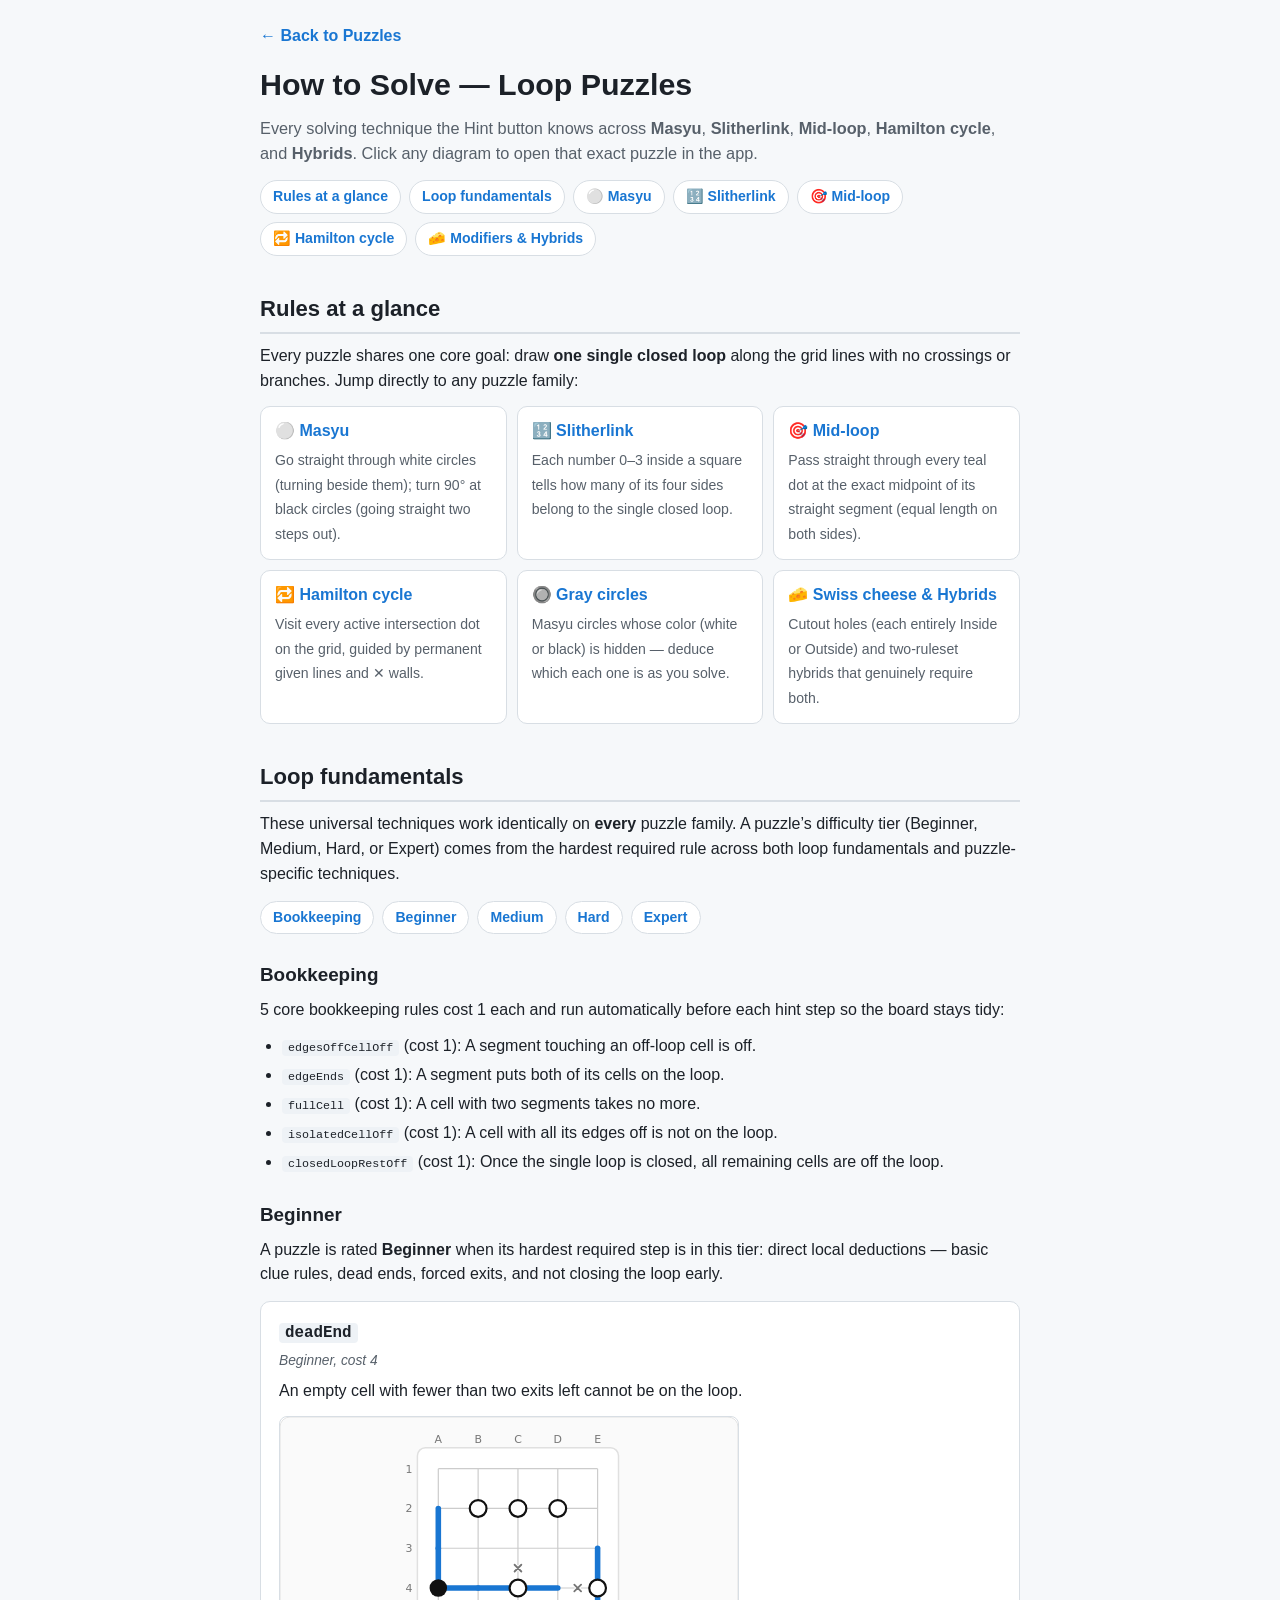
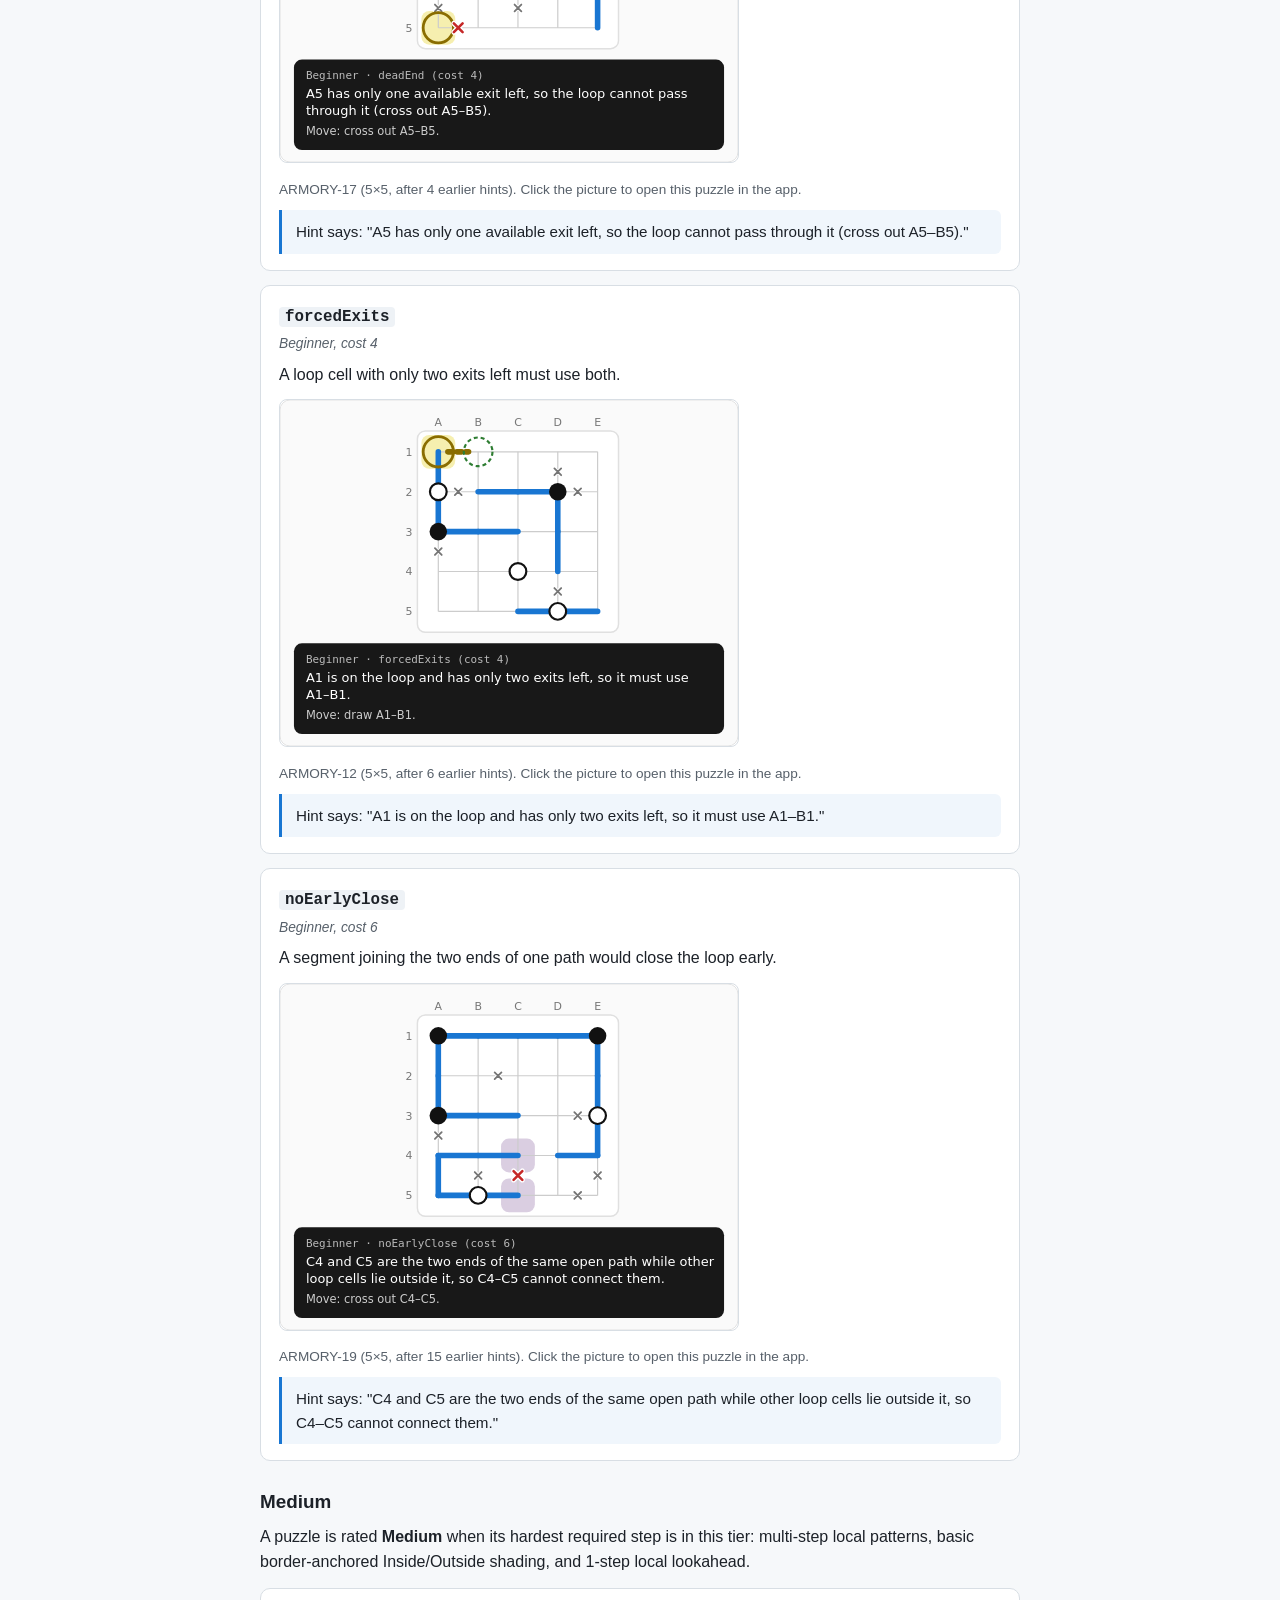
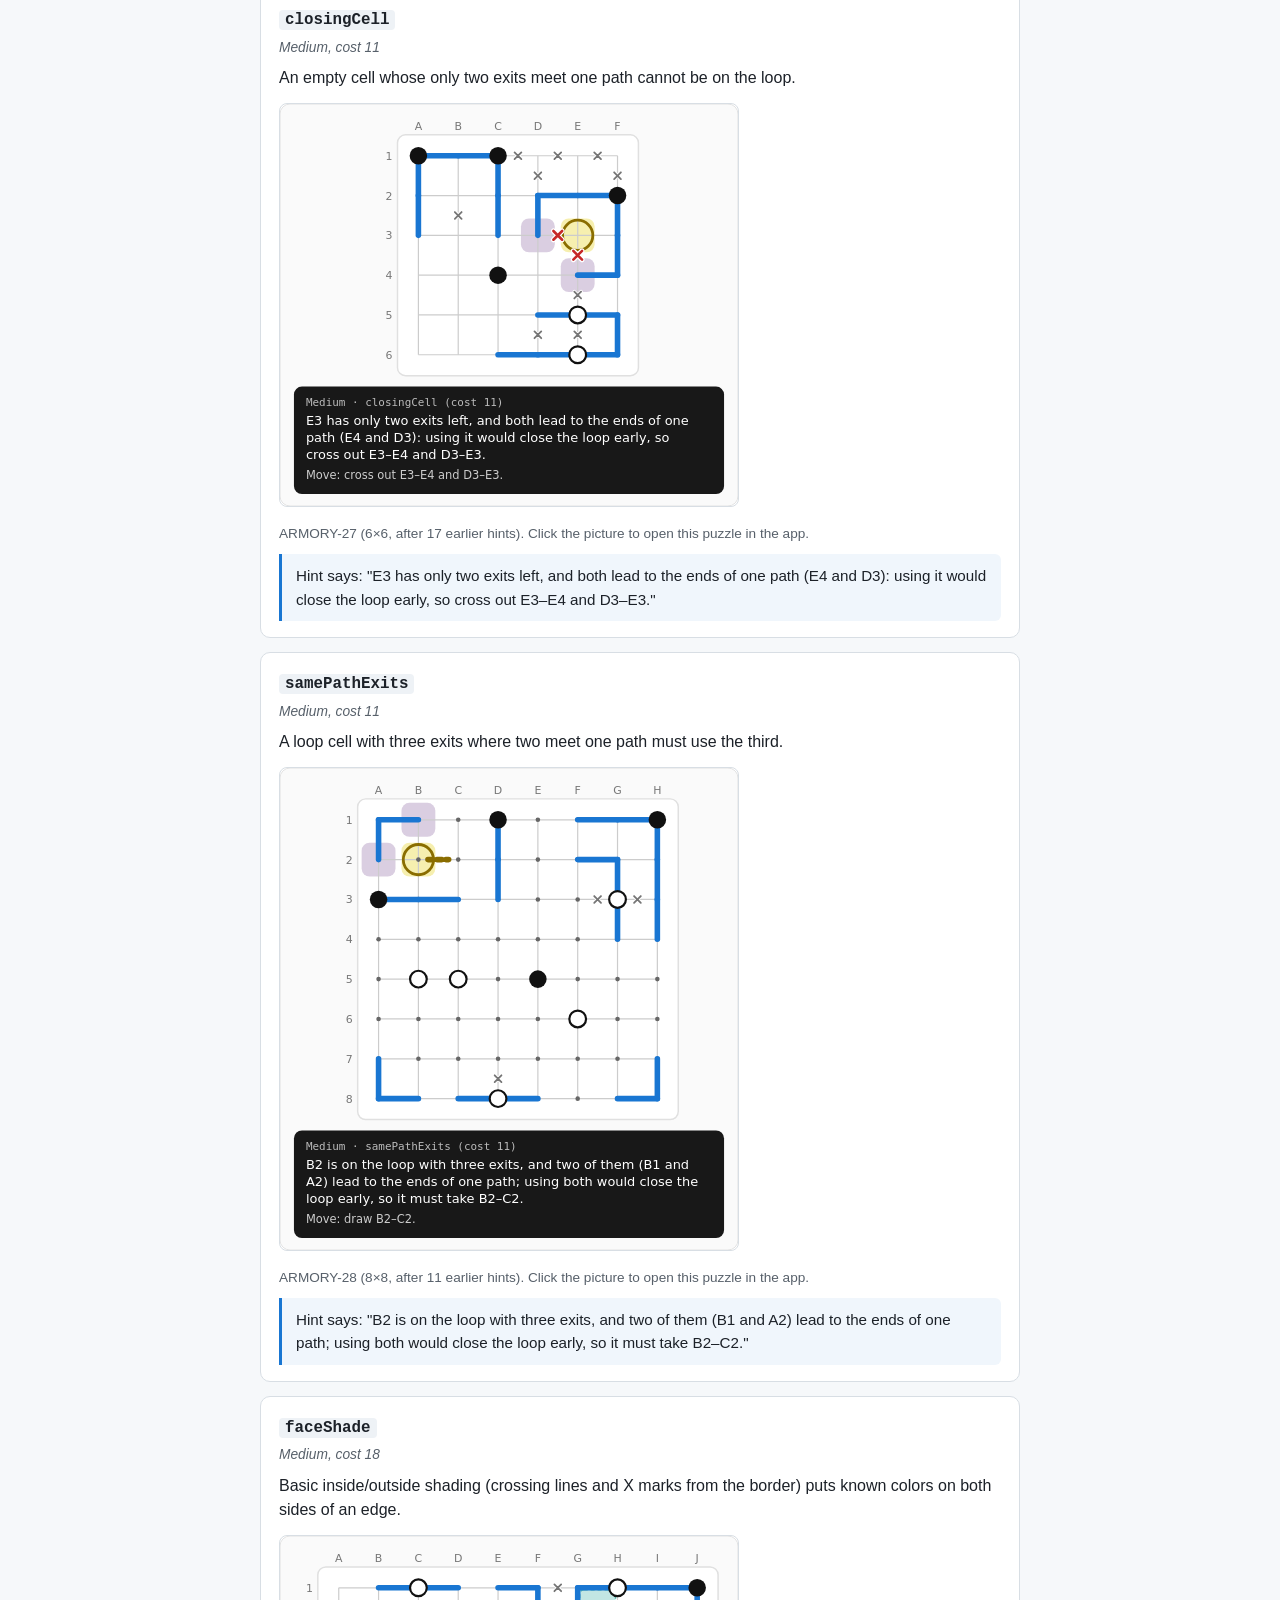
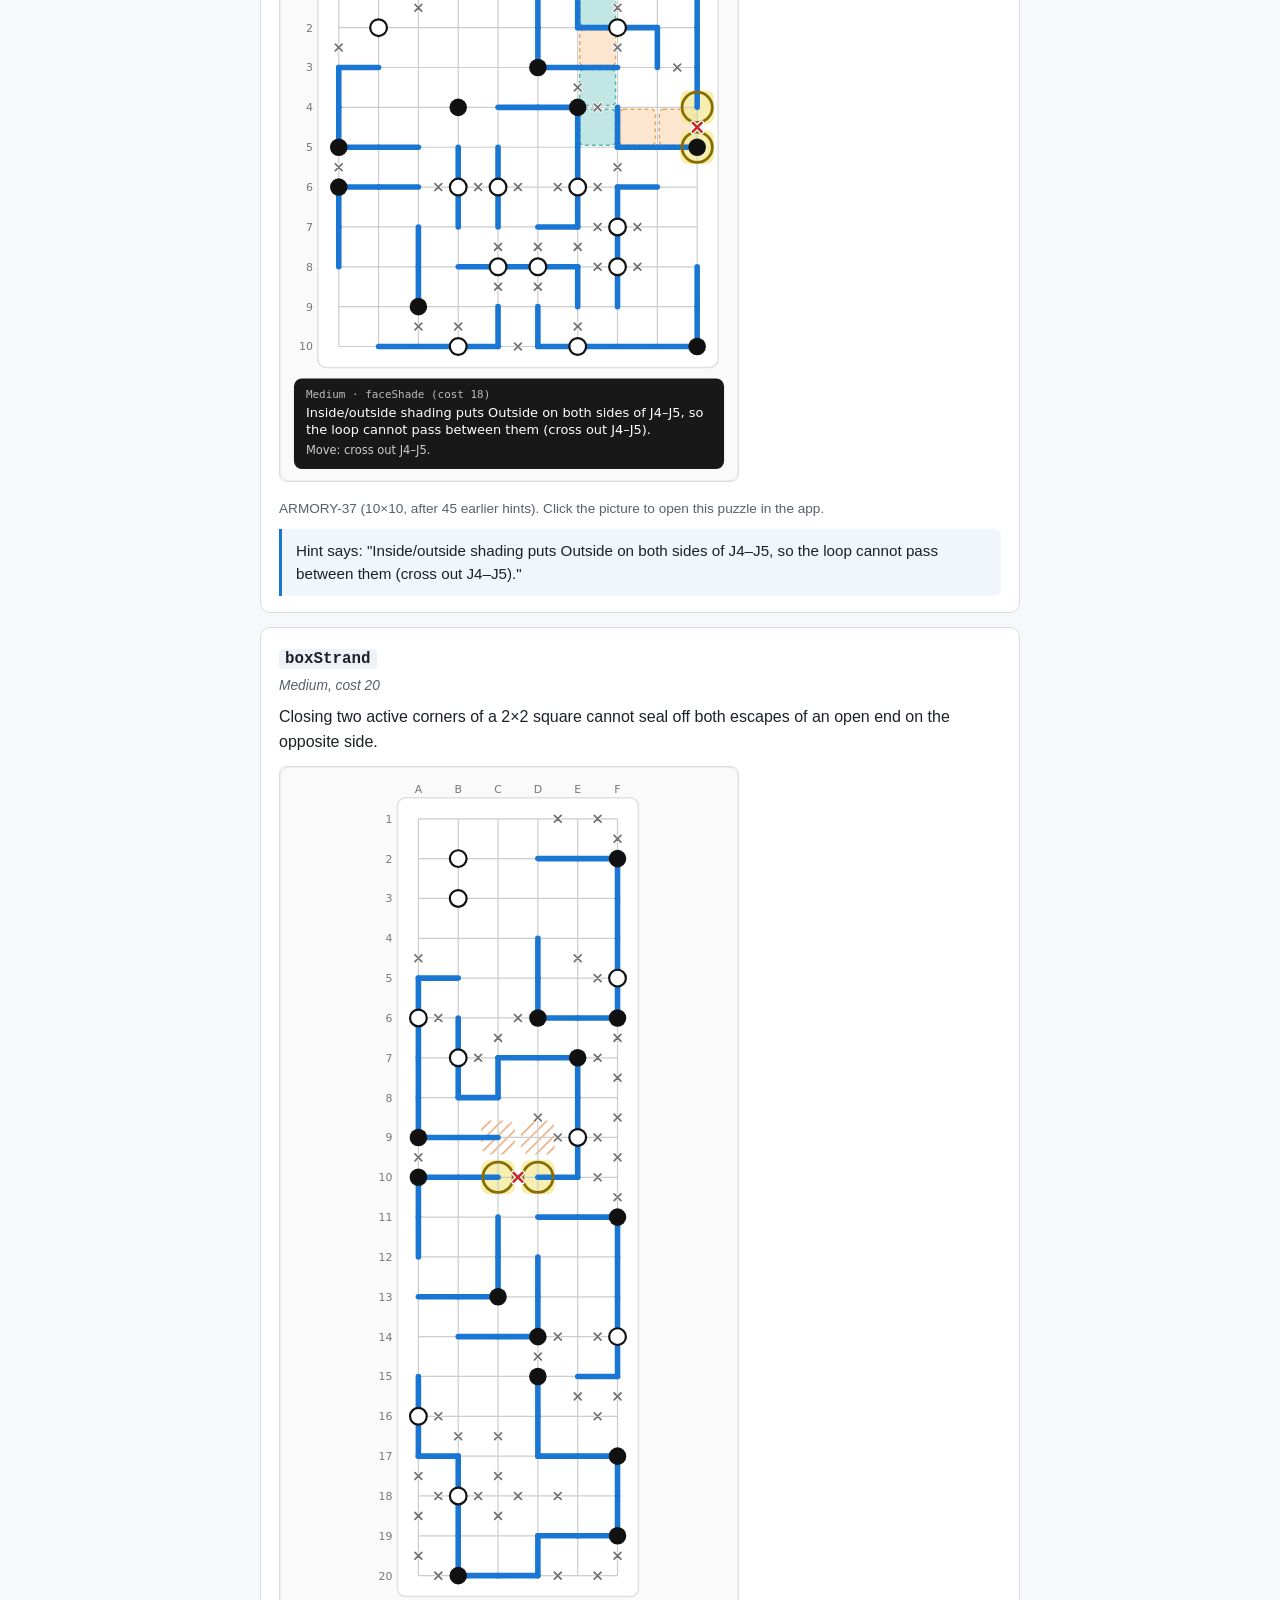
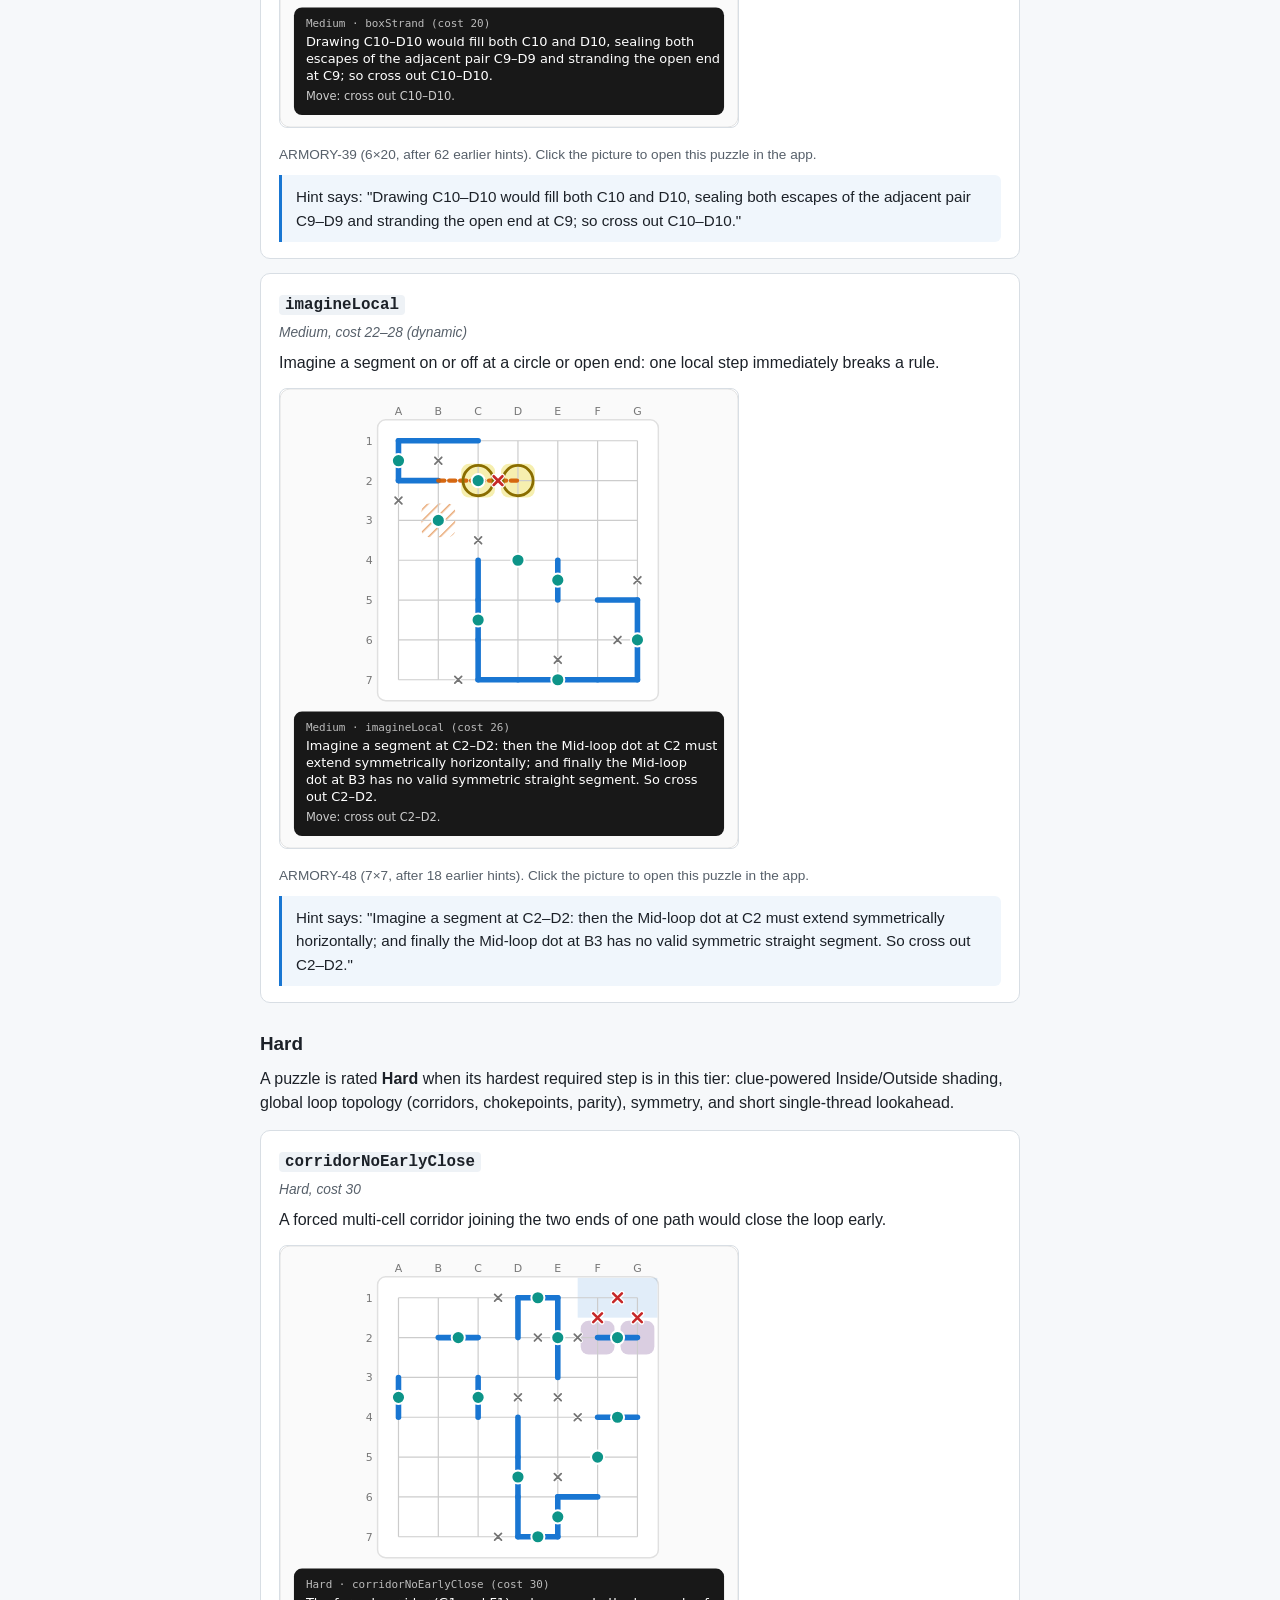
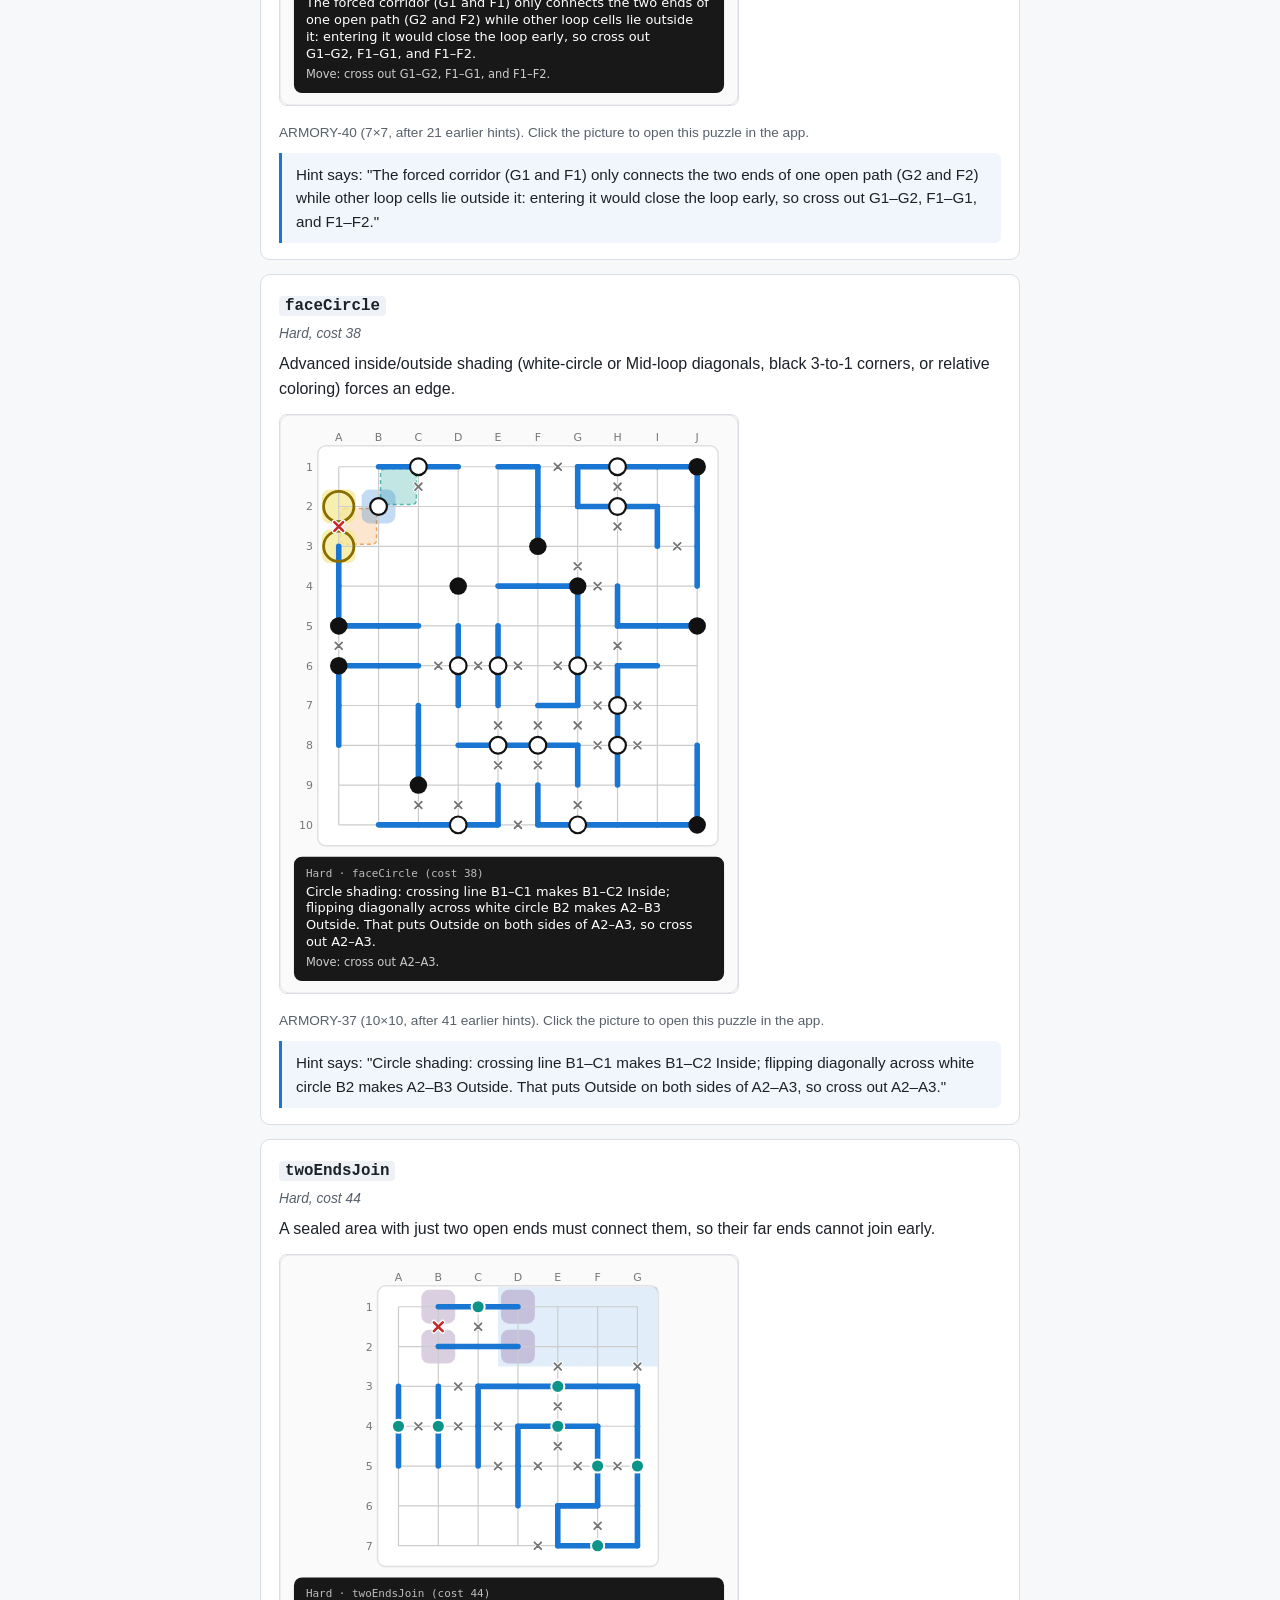
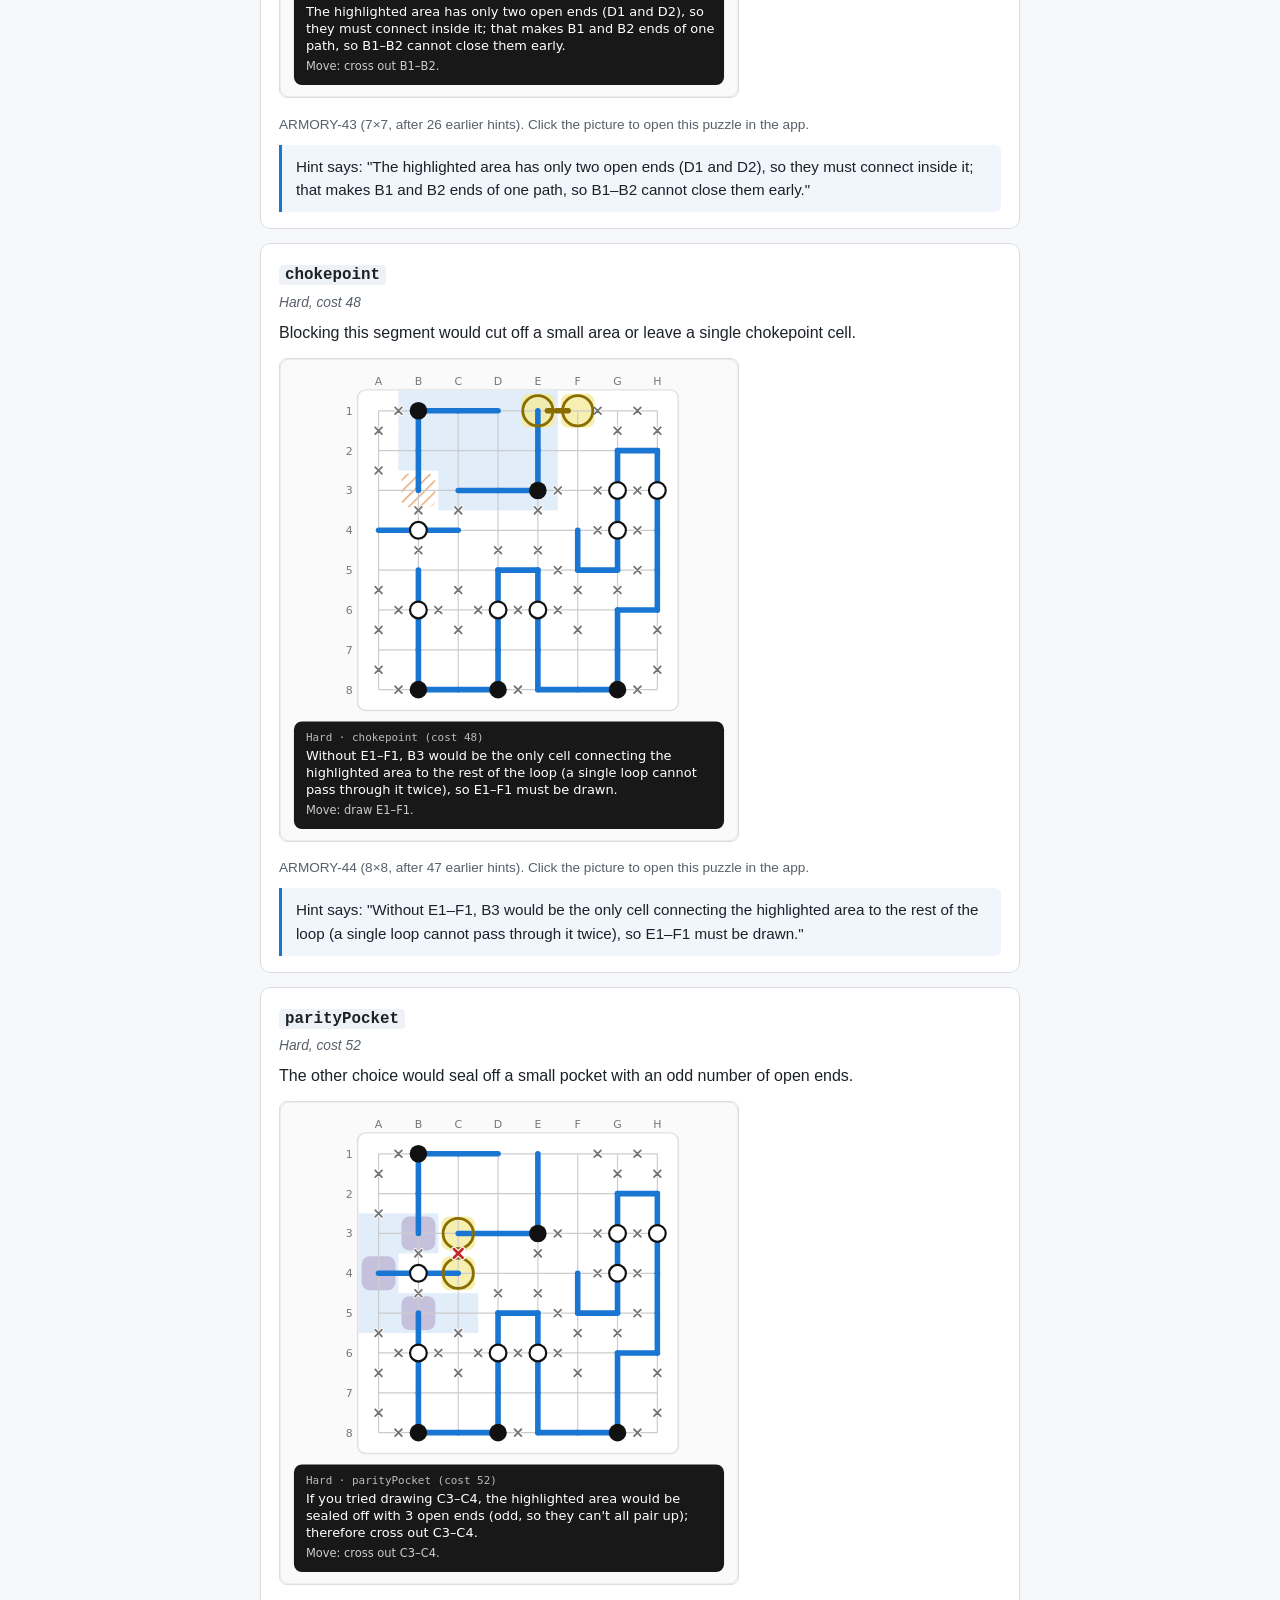
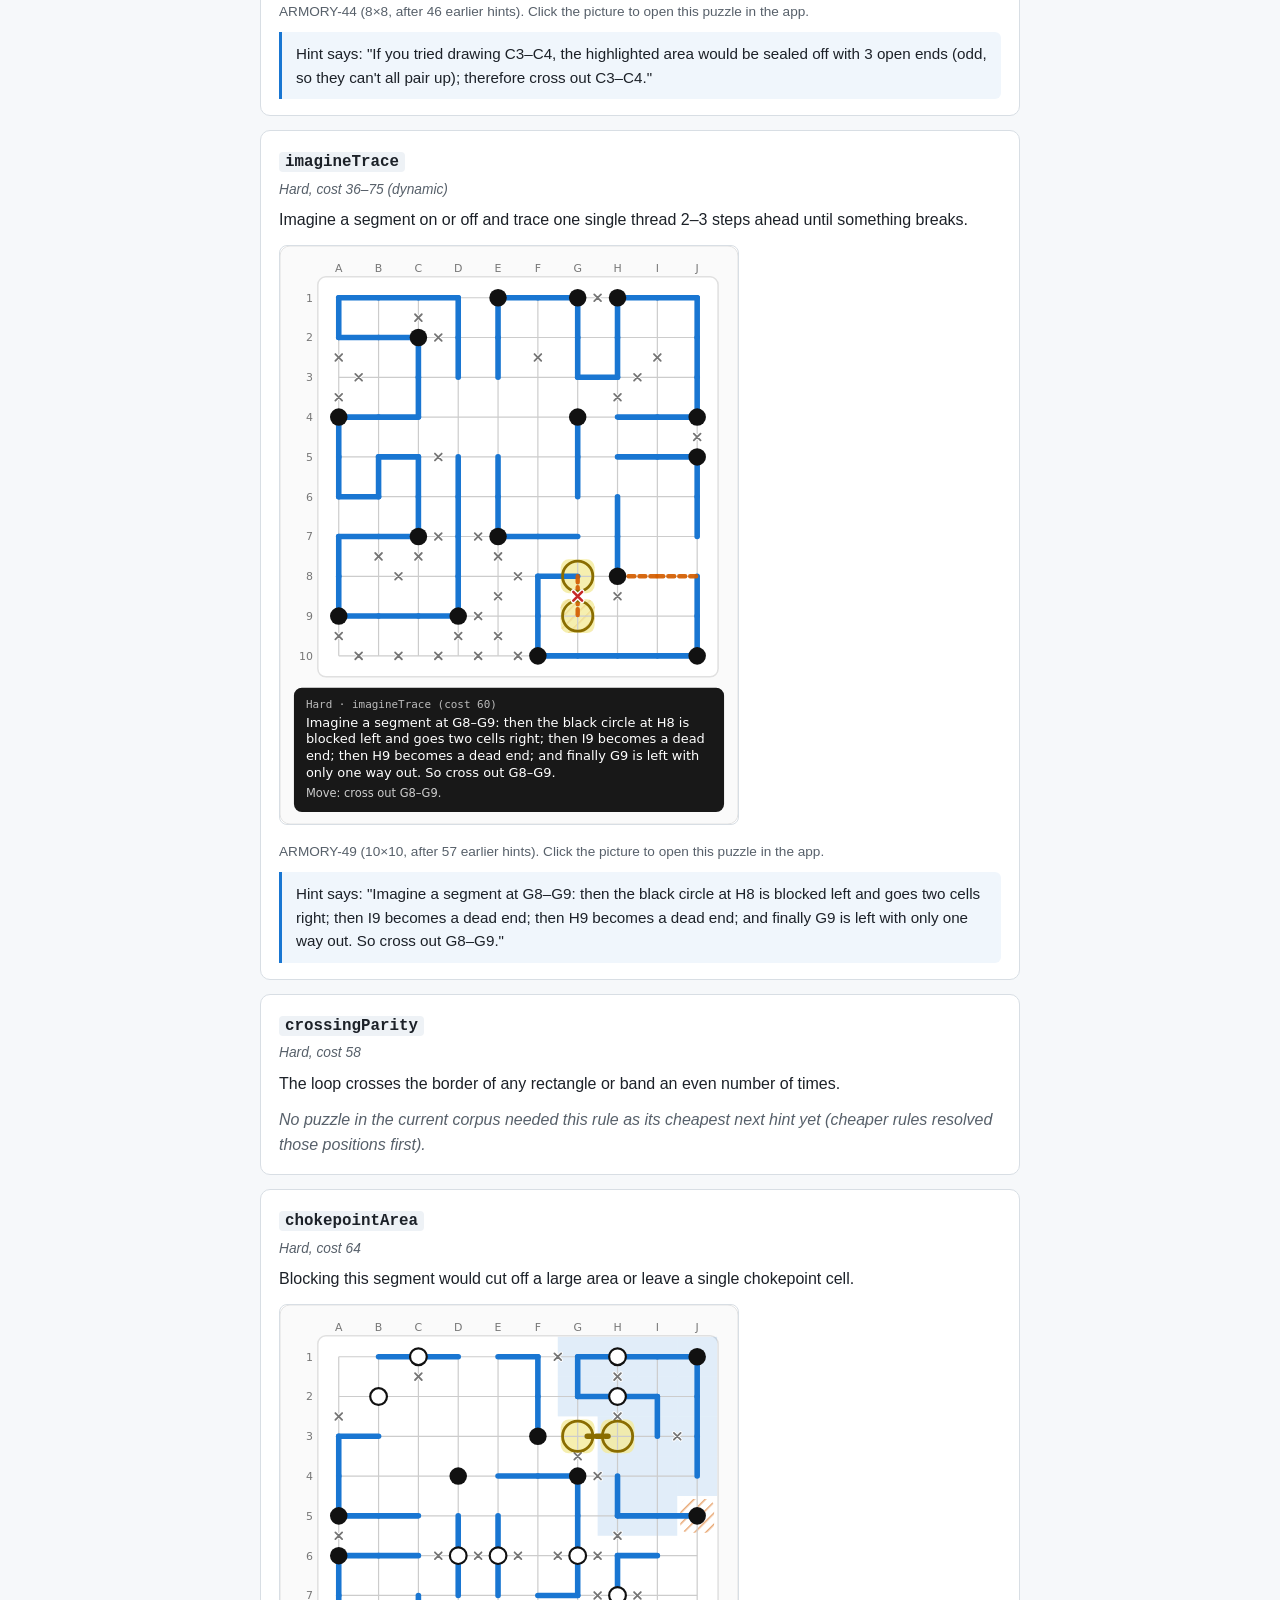
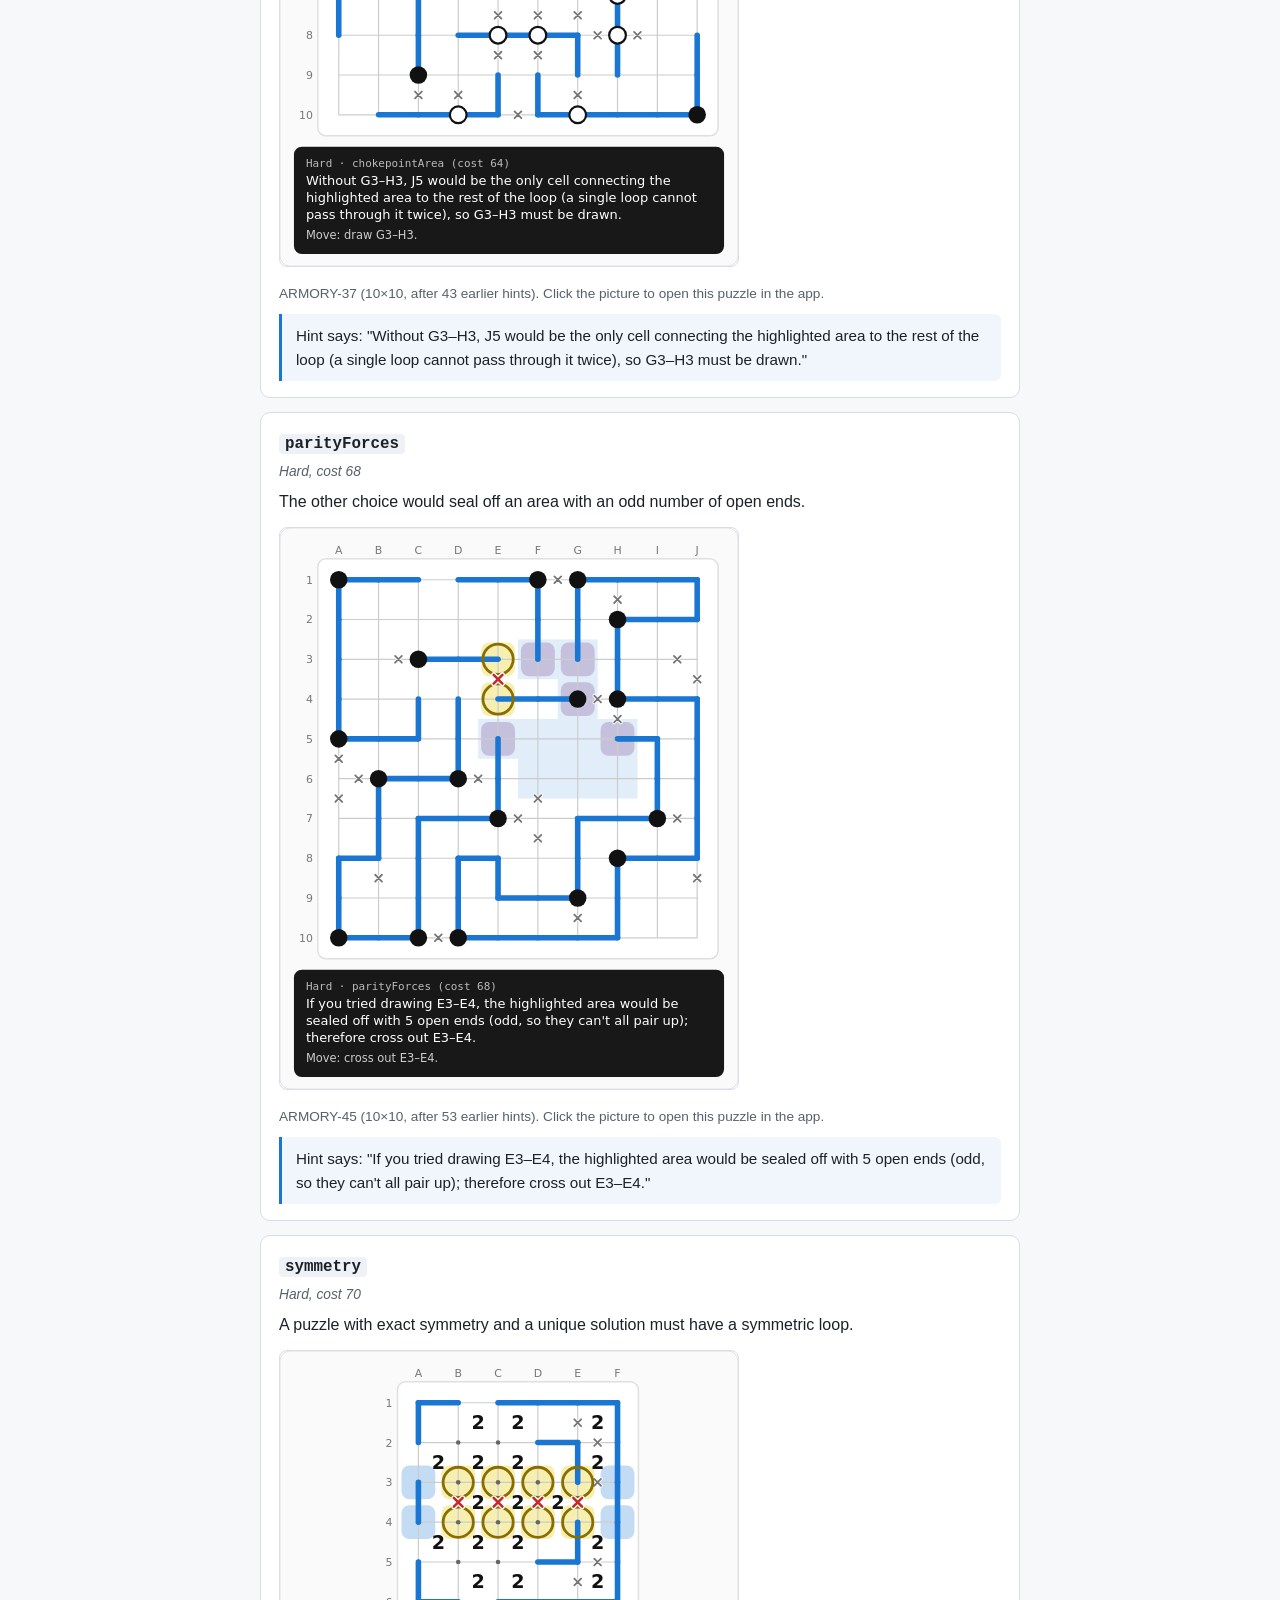
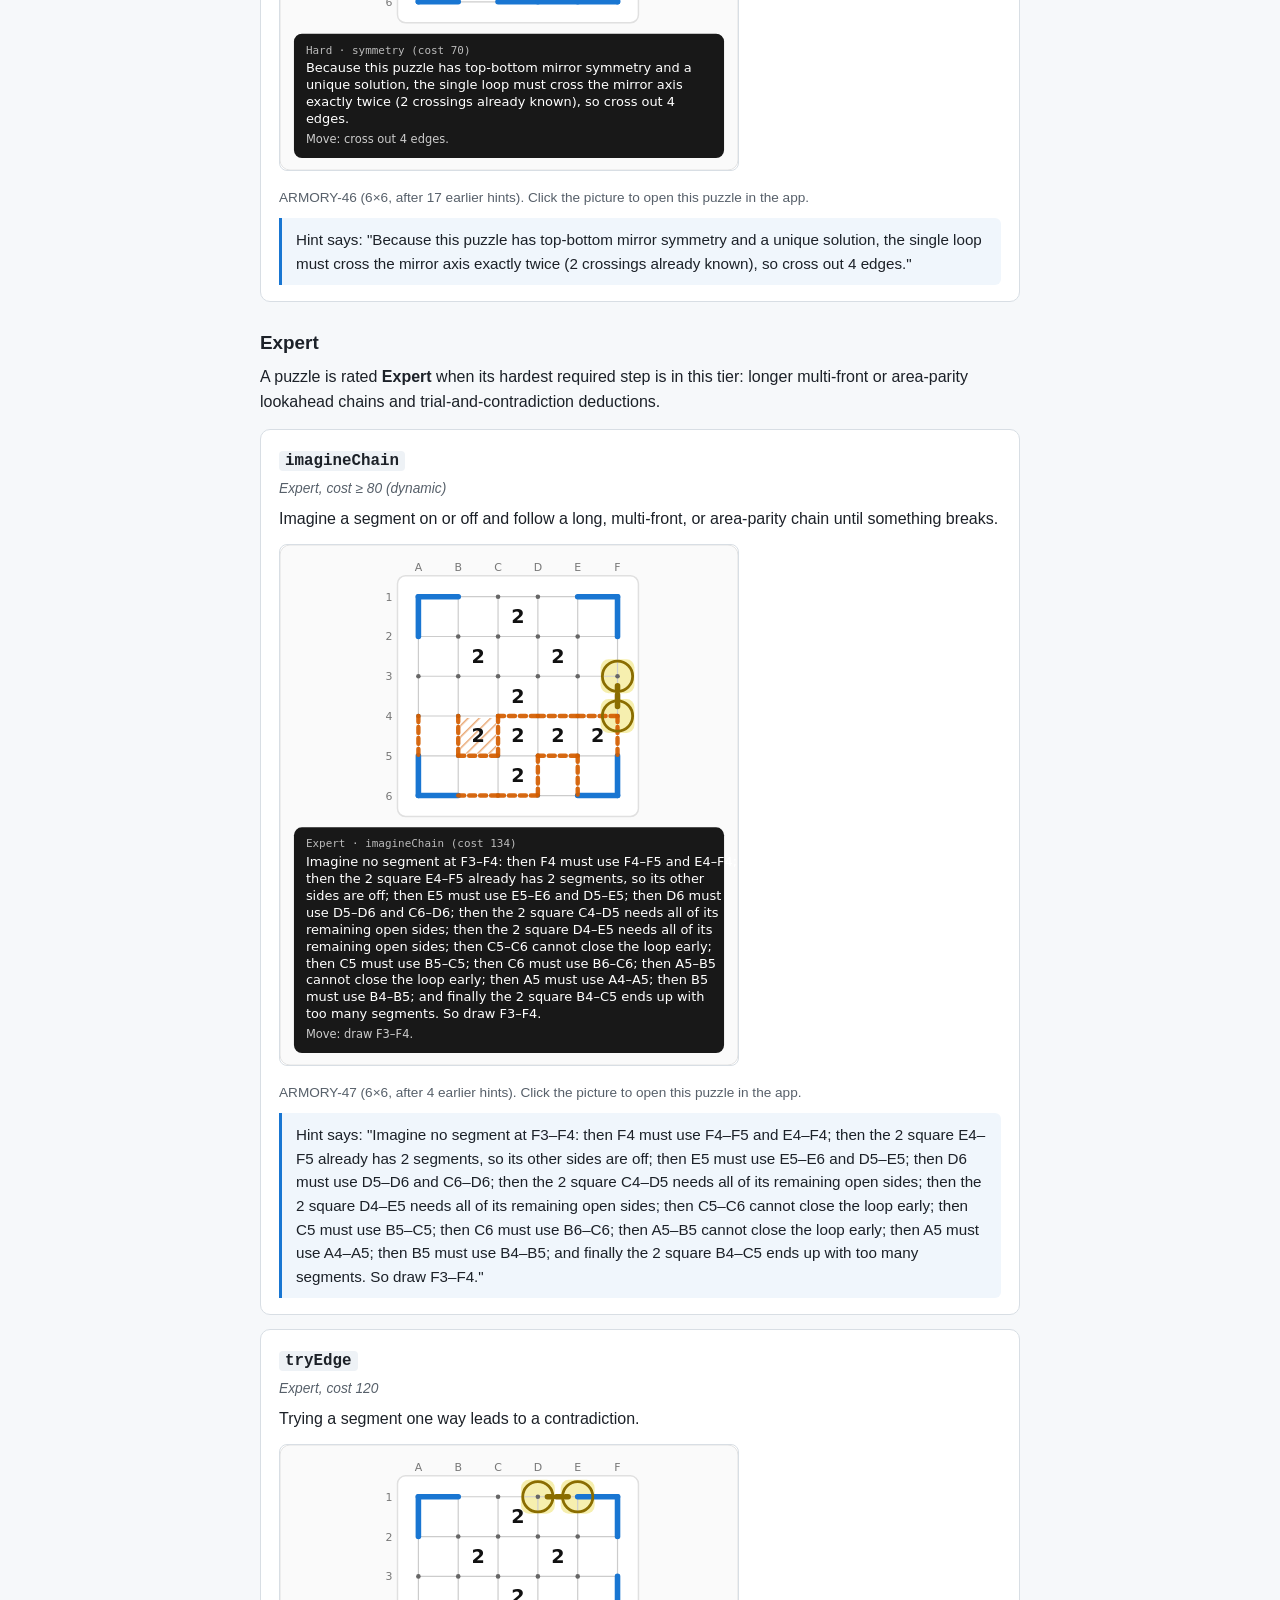
==== commit a81dffd3: "Add cross-family hybrid inference rules, refresh armory illustrations, and rescore hybrids" ====
--- a/docs/how_to_solve.html
+++ b/docs/how_to_solve.html
@@ -124,8 +124,8 @@
       <h3><code>deadEnd</code></h3>
       <div class="rule-meta">Beginner, cost 4</div>
       <p>An empty cell with fewer than two exits left cannot be on the loop.</p>
-      <a class="rule-img" href="../index.html?book=armory&amp;puzzle=16"><img src="images/deadEnd.svg" alt="deadEnd hint example" loading="lazy"></a>
-      <p class="caption">ARMORY-16 (5×5, after 4 earlier hints). Click the picture to open this puzzle in the app.</p>
+      <a class="rule-img" href="../index.html?book=armory&amp;puzzle=17"><img src="images/deadEnd.svg" alt="deadEnd hint example" loading="lazy"></a>
+      <p class="caption">ARMORY-17 (5×5, after 4 earlier hints). Click the picture to open this puzzle in the app.</p>
       <blockquote>Hint says: "A5 has only one available exit left, so the loop cannot pass through it (cross out A5–B5)."</blockquote>
     </section>
 
@@ -133,8 +133,8 @@
       <h3><code>forcedExits</code></h3>
       <div class="rule-meta">Beginner, cost 4</div>
       <p>A loop cell with only two exits left must use both.</p>
-      <a class="rule-img" href="../index.html?book=armory&amp;puzzle=11"><img src="images/forcedExits.svg" alt="forcedExits hint example" loading="lazy"></a>
-      <p class="caption">ARMORY-11 (5×5, after 6 earlier hints). Click the picture to open this puzzle in the app.</p>
+      <a class="rule-img" href="../index.html?book=armory&amp;puzzle=12"><img src="images/forcedExits.svg" alt="forcedExits hint example" loading="lazy"></a>
+      <p class="caption">ARMORY-12 (5×5, after 6 earlier hints). Click the picture to open this puzzle in the app.</p>
       <blockquote>Hint says: "A1 is on the loop and has only two exits left, so it must use A1–B1."</blockquote>
     </section>
 
@@ -142,9 +142,9 @@
       <h3><code>noEarlyClose</code></h3>
       <div class="rule-meta">Beginner, cost 6</div>
       <p>A segment joining the two ends of one path would close the loop early.</p>
-      <a class="rule-img" href="../index.html?book=armory&amp;puzzle=18"><img src="images/noEarlyClose.svg" alt="noEarlyClose hint example" loading="lazy"></a>
-      <p class="caption">ARMORY-18 (5×5, after 12 earlier hints). Click the picture to open this puzzle in the app.</p>
-      <blockquote>Hint says: "A3 and B3 are the two ends of the same open path while other loop cells lie outside it, so A3–B3 cannot connect them."</blockquote>
+      <a class="rule-img" href="../index.html?book=armory&amp;puzzle=19"><img src="images/noEarlyClose.svg" alt="noEarlyClose hint example" loading="lazy"></a>
+      <p class="caption">ARMORY-19 (5×5, after 15 earlier hints). Click the picture to open this puzzle in the app.</p>
+      <blockquote>Hint says: "C4 and C5 are the two ends of the same open path while other loop cells lie outside it, so C4–C5 cannot connect them."</blockquote>
     </section>
 
     <h3 class="sub-heading" id="medium">Medium</h3>
@@ -154,8 +154,8 @@
       <h3><code>closingCell</code></h3>
       <div class="rule-meta">Medium, cost 11</div>
       <p>An empty cell whose only two exits meet one path cannot be on the loop.</p>
-      <a class="rule-img" href="../index.html?book=armory&amp;puzzle=25"><img src="images/closingCell.svg" alt="closingCell hint example" loading="lazy"></a>
-      <p class="caption">ARMORY-25 (6×6, after 17 earlier hints). Click the picture to open this puzzle in the app.</p>
+      <a class="rule-img" href="../index.html?book=armory&amp;puzzle=27"><img src="images/closingCell.svg" alt="closingCell hint example" loading="lazy"></a>
+      <p class="caption">ARMORY-27 (6×6, after 17 earlier hints). Click the picture to open this puzzle in the app.</p>
       <blockquote>Hint says: "E3 has only two exits left, and both lead to the ends of one path (E4 and D3): using it would close the loop early, so cross out E3–E4 and D3–E3."</blockquote>
     </section>
 
@@ -163,8 +163,8 @@
       <h3><code>samePathExits</code></h3>
       <div class="rule-meta">Medium, cost 11</div>
       <p>A loop cell with three exits where two meet one path must use the third.</p>
-      <a class="rule-img" href="../index.html?book=armory&amp;puzzle=26"><img src="images/samePathExits.svg" alt="samePathExits hint example" loading="lazy"></a>
-      <p class="caption">ARMORY-26 (8×8, after 11 earlier hints). Click the picture to open this puzzle in the app.</p>
+      <a class="rule-img" href="../index.html?book=armory&amp;puzzle=28"><img src="images/samePathExits.svg" alt="samePathExits hint example" loading="lazy"></a>
+      <p class="caption">ARMORY-28 (8×8, after 11 earlier hints). Click the picture to open this puzzle in the app.</p>
       <blockquote>Hint says: "B2 is on the loop with three exits, and two of them (B1 and A2) lead to the ends of one path; using both would close the loop early, so it must take B2–C2."</blockquote>
     </section>
 
@@ -172,18 +172,18 @@
       <h3><code>faceShade</code></h3>
       <div class="rule-meta">Medium, cost 18</div>
       <p>Basic inside/outside shading (crossing lines and X marks from the border) puts known colors on both sides of an edge.</p>
-      <a class="rule-img" href="../index.html?book=armory&amp;puzzle=35"><img src="images/faceShade.svg" alt="faceShade hint example" loading="lazy"></a>
-      <p class="caption">ARMORY-35 (8×8, after 16 earlier hints). Click the picture to open this puzzle in the app.</p>
-      <blockquote>Hint says: "Inside/outside shading puts Outside on both sides of F1–G1, so the loop cannot pass between them (cross out F1–G1)."</blockquote>
+      <a class="rule-img" href="../index.html?book=armory&amp;puzzle=37"><img src="images/faceShade.svg" alt="faceShade hint example" loading="lazy"></a>
+      <p class="caption">ARMORY-37 (10×10, after 45 earlier hints). Click the picture to open this puzzle in the app.</p>
+      <blockquote>Hint says: "Inside/outside shading puts Outside on both sides of J4–J5, so the loop cannot pass between them (cross out J4–J5)."</blockquote>
     </section>
 
     <section class="rule-card" id="boxStrand">
       <h3><code>boxStrand</code></h3>
       <div class="rule-meta">Medium, cost 20</div>
       <p>Closing two active corners of a 2×2 square cannot seal off both escapes of an open end on the opposite side.</p>
-      <a class="rule-img" href="../index.html?book=armory&amp;puzzle=37"><img src="images/boxStrand.svg" alt="boxStrand hint example" loading="lazy"></a>
-      <p class="caption">ARMORY-37 (8×8, after 35 earlier hints). Click the picture to open this puzzle in the app.</p>
-      <blockquote>Hint says: "Drawing G4–G5 would fill both G4 and G5, sealing both escapes of the adjacent pair H4–H5 and stranding the open end at H4; so cross out G4–G5."</blockquote>
+      <a class="rule-img" href="../index.html?book=armory&amp;puzzle=39"><img src="images/boxStrand.svg" alt="boxStrand hint example" loading="lazy"></a>
+      <p class="caption">ARMORY-39 (6×20, after 62 earlier hints). Click the picture to open this puzzle in the app.</p>
+      <blockquote>Hint says: "Drawing C10–D10 would fill both C10 and D10, sealing both escapes of the adjacent pair C9–D9 and stranding the open end at C9; so cross out C10–D10."</blockquote>
     </section>
 
     <section class="rule-card" id="imagineLocal">
@@ -191,8 +191,8 @@
       <div class="rule-meta">Medium, cost 22–28 (dynamic)</div>
       <p>Imagine a segment on or off at a circle or open end: one local step immediately breaks a rule.</p>
       <a class="rule-img" href="../index.html?book=armory&amp;puzzle=48"><img src="images/imagineLocal.svg" alt="imagineLocal hint example" loading="lazy"></a>
-      <p class="caption">ARMORY-48 (7×7, after 42 earlier hints). Click the picture to open this puzzle in the app.</p>
-      <blockquote>Hint says: "Imagine a segment at B3–B4: then the Mid-loop dot at B4–B5 must extend symmetrically vertically; and finally the Mid-loop dot at A5–A6 has no valid symmetric straight segment. So cross out B3–B4."</blockquote>
+      <p class="caption">ARMORY-48 (7×7, after 18 earlier hints). Click the picture to open this puzzle in the app.</p>
+      <blockquote>Hint says: "Imagine a segment at C2–D2: then the Mid-loop dot at C2 must extend symmetrically horizontally; and finally the Mid-loop dot at B3 has no valid symmetric straight segment. So cross out C2–D2."</blockquote>
     </section>
 
     <h3 class="sub-heading" id="hard">Hard</h3>
@@ -202,44 +202,44 @@
       <h3><code>corridorNoEarlyClose</code></h3>
       <div class="rule-meta">Hard, cost 30</div>
       <p>A forced multi-cell corridor joining the two ends of one path would close the loop early.</p>
-      <a class="rule-img" href="../index.html?book=armory&amp;puzzle=38"><img src="images/corridorNoEarlyClose.svg" alt="corridorNoEarlyClose hint example" loading="lazy"></a>
-      <p class="caption">ARMORY-38 (8×8, after 25 earlier hints). Click the picture to open this puzzle in the app.</p>
-      <blockquote>Hint says: "The forced corridor (H1, G1, F1, E1, D1, C1, C2, C3, and C4) only connects the two ends of one open path (H2 and D4) while other loop cells lie outside it: entering it would close the loop early, so cross out 10 edges."</blockquote>
+      <a class="rule-img" href="../index.html?book=armory&amp;puzzle=40"><img src="images/corridorNoEarlyClose.svg" alt="corridorNoEarlyClose hint example" loading="lazy"></a>
+      <p class="caption">ARMORY-40 (7×7, after 21 earlier hints). Click the picture to open this puzzle in the app.</p>
+      <blockquote>Hint says: "The forced corridor (G1 and F1) only connects the two ends of one open path (G2 and F2) while other loop cells lie outside it: entering it would close the loop early, so cross out G1–G2, F1–G1, and F1–F2."</blockquote>
     </section>
 
     <section class="rule-card" id="faceCircle">
       <h3><code>faceCircle</code></h3>
       <div class="rule-meta">Hard, cost 38</div>
       <p>Advanced inside/outside shading (white-circle or Mid-loop diagonals, black 3-to-1 corners, or relative coloring) forces an edge.</p>
-      <a class="rule-img" href="../index.html?book=armory&amp;puzzle=40"><img src="images/faceCircle.svg" alt="faceCircle hint example" loading="lazy"></a>
-      <p class="caption">ARMORY-40 (8×8, after 22 earlier hints). Click the picture to open this puzzle in the app.</p>
-      <blockquote>Hint says: "Circle shading: crossing line C1–D1 makes C1–D2 Inside; crossing line H4–H5 makes G4–H5 Inside; crossing ✕ at G4–G5 keeps F4–G5 Inside; flipping diagonally across white circle F5 makes E5–F6 Outside (+3 more steps). That puts opposite sides (Inside and Outside) across C2–D2, so draw C2–D2."</blockquote>
+      <a class="rule-img" href="../index.html?book=armory&amp;puzzle=37"><img src="images/faceCircle.svg" alt="faceCircle hint example" loading="lazy"></a>
+      <p class="caption">ARMORY-37 (10×10, after 41 earlier hints). Click the picture to open this puzzle in the app.</p>
+      <blockquote>Hint says: "Circle shading: crossing line B1–C1 makes B1–C2 Inside; flipping diagonally across white circle B2 makes A2–B3 Outside. That puts Outside on both sides of A2–A3, so cross out A2–A3."</blockquote>
     </section>
 
     <section class="rule-card" id="twoEndsJoin">
       <h3><code>twoEndsJoin</code></h3>
       <div class="rule-meta">Hard, cost 44</div>
       <p>A sealed area with just two open ends must connect them, so their far ends cannot join early.</p>
-      <a class="rule-img" href="../index.html?book=armory&amp;puzzle=35"><img src="images/twoEndsJoin.svg" alt="twoEndsJoin hint example" loading="lazy"></a>
-      <p class="caption">ARMORY-35 (8×8, after 20 earlier hints). Click the picture to open this puzzle in the app.</p>
-      <blockquote>Hint says: "The highlighted area has only two open ends (G2 and H2), so they must connect inside it; that makes G4 and H4 ends of one path, so G4–H4 cannot close them early."</blockquote>
+      <a class="rule-img" href="../index.html?book=armory&amp;puzzle=43"><img src="images/twoEndsJoin.svg" alt="twoEndsJoin hint example" loading="lazy"></a>
+      <p class="caption">ARMORY-43 (7×7, after 26 earlier hints). Click the picture to open this puzzle in the app.</p>
+      <blockquote>Hint says: "The highlighted area has only two open ends (D1 and D2), so they must connect inside it; that makes B1 and B2 ends of one path, so B1–B2 cannot close them early."</blockquote>
     </section>
 
     <section class="rule-card" id="chokepoint">
       <h3><code>chokepoint</code></h3>
       <div class="rule-meta">Hard, cost 48</div>
       <p>Blocking this segment would cut off a small area or leave a single chokepoint cell.</p>
-      <a class="rule-img" href="../index.html?book=armory&amp;puzzle=42"><img src="images/chokepoint.svg" alt="chokepoint hint example" loading="lazy"></a>
-      <p class="caption">ARMORY-42 (8×8, after 17 earlier hints). Click the picture to open this puzzle in the app.</p>
-      <blockquote>Hint says: "Without A5–A6, C8 would be the only cell connecting the highlighted area to the rest of the loop (a single loop cannot pass through it twice), so A5–A6 must be drawn."</blockquote>
+      <a class="rule-img" href="../index.html?book=armory&amp;puzzle=44"><img src="images/chokepoint.svg" alt="chokepoint hint example" loading="lazy"></a>
+      <p class="caption">ARMORY-44 (8×8, after 47 earlier hints). Click the picture to open this puzzle in the app.</p>
+      <blockquote>Hint says: "Without E1–F1, B3 would be the only cell connecting the highlighted area to the rest of the loop (a single loop cannot pass through it twice), so E1–F1 must be drawn."</blockquote>
     </section>
 
     <section class="rule-card" id="parityPocket">
       <h3><code>parityPocket</code></h3>
       <div class="rule-meta">Hard, cost 52</div>
       <p>The other choice would seal off a small pocket with an odd number of open ends.</p>
-      <a class="rule-img" href="../index.html?book=armory&amp;puzzle=43"><img src="images/parityPocket.svg" alt="parityPocket hint example" loading="lazy"></a>
-      <p class="caption">ARMORY-43 (8×8, after 46 earlier hints). Click the picture to open this puzzle in the app.</p>
+      <a class="rule-img" href="../index.html?book=armory&amp;puzzle=44"><img src="images/parityPocket.svg" alt="parityPocket hint example" loading="lazy"></a>
+      <p class="caption">ARMORY-44 (8×8, after 46 earlier hints). Click the picture to open this puzzle in the app.</p>
       <blockquote>Hint says: "If you tried drawing C3–C4, the highlighted area would be sealed off with 3 open ends (odd, so they can't all pair up); therefore cross out C3–C4."</blockquote>
     </section>
 
@@ -263,9 +263,9 @@
       <h3><code>chokepointArea</code></h3>
       <div class="rule-meta">Hard, cost 64</div>
       <p>Blocking this segment would cut off a large area or leave a single chokepoint cell.</p>
-      <a class="rule-img" href="../index.html?book=armory&amp;puzzle=44"><img src="images/chokepointArea.svg" alt="chokepointArea hint example" loading="lazy"></a>
-      <p class="caption">ARMORY-44 (8×8, after 29 earlier hints). Click the picture to open this puzzle in the app.</p>
-      <blockquote>Hint says: "Without E6–F6, D7 would be the only cell connecting the highlighted area to the rest of the loop (a single loop cannot pass through it twice), so E6–F6 must be drawn."</blockquote>
+      <a class="rule-img" href="../index.html?book=armory&amp;puzzle=37"><img src="images/chokepointArea.svg" alt="chokepointArea hint example" loading="lazy"></a>
+      <p class="caption">ARMORY-37 (10×10, after 43 earlier hints). Click the picture to open this puzzle in the app.</p>
+      <blockquote>Hint says: "Without G3–H3, J5 would be the only cell connecting the highlighted area to the rest of the loop (a single loop cannot pass through it twice), so G3–H3 must be drawn."</blockquote>
     </section>
 
     <section class="rule-card" id="parityForces">
@@ -293,9 +293,9 @@
       <h3><code>imagineChain</code></h3>
       <div class="rule-meta">Expert, cost ≥ 80 (dynamic)</div>
       <p>Imagine a segment on or off and follow a long, multi-front, or area-parity chain until something breaks.</p>
-      <a class="rule-img" href="../index.html?book=armory&amp;puzzle=50"><img src="images/imagineChain.svg" alt="imagineChain hint example" loading="lazy"></a>
-      <p class="caption">ARMORY-50 (7×7, after 19 earlier hints). Click the picture to open this puzzle in the app.</p>
-      <blockquote>Hint says: "Imagine a segment at D1–D2: then E1–E2 cannot close the loop early; and finally the Mid-loop dot at D1–E1 has no valid symmetric straight segment. So cross out D1–D2."</blockquote>
+      <a class="rule-img" href="../index.html?book=armory&amp;puzzle=47"><img src="images/imagineChain.svg" alt="imagineChain hint example" loading="lazy"></a>
+      <p class="caption">ARMORY-47 (6×6, after 4 earlier hints). Click the picture to open this puzzle in the app.</p>
+      <blockquote>Hint says: "Imagine no segment at F3–F4: then F4 must use F4–F5 and E4–F4; then the 2 square E4–F5 already has 2 segments, so its other sides are off; then E5 must use E5–E6 and D5–E5; then D6 must use D5–D6 and C6–D6; then the 2 square C4–D5 needs all of its remaining open sides; then the 2 square D4–E5 needs all of its remaining open sides; then C5–C6 cannot close the loop early; then C5 must use B5–C5; then C6 must use B6–C6; then A5–B5 cannot close the loop early; then A5 must use A4–A5; then B5 must use B4–B5; and finally the 2 square B4–C5 ends up with too many segments. So draw F3–F4."</blockquote>
     </section>
 
     <section class="rule-card" id="tryEdge">
@@ -303,8 +303,8 @@
       <div class="rule-meta">Expert, cost 120</div>
       <p>Trying a segment one way leads to a contradiction.</p>
       <a class="rule-img" href="../index.html?book=armory&amp;puzzle=47"><img src="images/tryEdge.svg" alt="tryEdge hint example" loading="lazy"></a>
-      <p class="caption">ARMORY-47 (7×7, after 26 earlier hints). Click the picture to open this puzzle in the app.</p>
-      <blockquote>Hint says: "Imagine no segment at B6–C6 and follow the forced deductions (starting with: inside/outside shading forces draw B5–B6; then connecting the two open ends forces cross out A5–B5; then A5 must use A4–A5; then B5 must use B4–B5; reaching a contradiction after 5 steps). So draw B6–C6."</blockquote>
+      <p class="caption">ARMORY-47 (6×6, after 5 earlier hints). Click the picture to open this puzzle in the app.</p>
+      <blockquote>Hint says: "Imagine no segment at D1–E1 and follow the forced deductions (starting with: D1 must use D1–D2 and C1–D1; then E1 must use E1–E2; then the 2 square C1–D2 already has 2 segments, so its other sides are off; then C1 must use B1–C1; reaching a contradiction after 12 steps). So draw D1–E1."</blockquote>
     </section>
 
     <h2 id="puzzle-masyu">⚪ Masyu</h2>
@@ -314,8 +314,8 @@
       <h3><code>whiteStraight</code></h3>
       <div class="rule-meta">Beginner, cost 2</div>
       <p>A white circle blocked on one axis goes straight along the other.</p>
-      <a class="rule-img" href="../index.html?book=armory&amp;puzzle=10"><img src="images/whiteStraight.svg" alt="whiteStraight hint example" loading="lazy"></a>
-      <p class="caption">ARMORY-10 (5×5, the empty board). Click the picture to open this puzzle in the app.</p>
+      <a class="rule-img" href="../index.html?book=armory&amp;puzzle=11"><img src="images/whiteStraight.svg" alt="whiteStraight hint example" loading="lazy"></a>
+      <p class="caption">ARMORY-11 (5×5, the empty board). Click the picture to open this puzzle in the app.</p>
       <blockquote>Hint says: "The white circle at C1 cannot go vertically, so the loop must go straight horizontally through it."</blockquote>
     </section>
 
@@ -323,8 +323,8 @@
       <h3><code>blackExtend</code></h3>
       <div class="rule-meta">Beginner, cost 2</div>
       <p>A black circle continues straight two cells from an existing segment and turns away from the opposite side.</p>
-      <a class="rule-img" href="../index.html?book=armory&amp;puzzle=11"><img src="images/blackExtend.svg" alt="blackExtend hint example" loading="lazy"></a>
-      <p class="caption">ARMORY-11 (5×5, after 2 earlier hints). Click the picture to open this puzzle in the app.</p>
+      <a class="rule-img" href="../index.html?book=armory&amp;puzzle=12"><img src="images/blackExtend.svg" alt="blackExtend hint example" loading="lazy"></a>
+      <p class="caption">ARMORY-12 (5×5, after 2 earlier hints). Click the picture to open this puzzle in the app.</p>
       <blockquote>Hint says: "The black circle at A3 leaves up, so it must go straight two cells up and cannot exit down."</blockquote>
     </section>
 
@@ -332,8 +332,8 @@
       <h3><code>blackWall</code></h3>
       <div class="rule-meta">Beginner, cost 2</div>
       <p>A black circle blocked within two cells of a wall or cross must extend two cells the opposite way.</p>
-      <a class="rule-img" href="../index.html?book=armory&amp;puzzle=12"><img src="images/blackWall.svg" alt="blackWall hint example" loading="lazy"></a>
-      <p class="caption">ARMORY-12 (5×5, the empty board). Click the picture to open this puzzle in the app.</p>
+      <a class="rule-img" href="../index.html?book=armory&amp;puzzle=13"><img src="images/blackWall.svg" alt="blackWall hint example" loading="lazy"></a>
+      <p class="caption">ARMORY-13 (5×5, the empty board). Click the picture to open this puzzle in the app.</p>
       <blockquote>Hint says: "The black circle at E2 is too close to the up edge to go two straight cells up, so it must go two cells down."</blockquote>
     </section>
 
@@ -341,8 +341,8 @@
       <h3><code>blackAdjacent</code></h3>
       <div class="rule-meta">Beginner, cost 3</div>
       <p>Two touching black circles cannot connect, so each extends two cells away from the other.</p>
-      <a class="rule-img" href="../index.html?book=armory&amp;puzzle=14"><img src="images/blackAdjacent.svg" alt="blackAdjacent hint example" loading="lazy"></a>
-      <p class="caption">ARMORY-14 (8×8, after 7 earlier hints). Click the picture to open this puzzle in the app.</p>
+      <a class="rule-img" href="../index.html?book=armory&amp;puzzle=15"><img src="images/blackAdjacent.svg" alt="blackAdjacent hint example" loading="lazy"></a>
+      <p class="caption">ARMORY-15 (8×8, after 7 earlier hints). Click the picture to open this puzzle in the app.</p>
       <blockquote>Hint says: "The touching black circles at D3 and D4 cannot connect (each must go straight through its neighbor), so D3 goes two cells up."</blockquote>
     </section>
 
@@ -350,8 +350,8 @@
       <h3><code>whiteMustTurn</code></h3>
       <div class="rule-meta">Beginner, cost 3</div>
       <p>A white circle that goes straight at one end must turn at the other.</p>
-      <a class="rule-img" href="../index.html?book=armory&amp;puzzle=15"><img src="images/whiteMustTurn.svg" alt="whiteMustTurn hint example" loading="lazy"></a>
-      <p class="caption">ARMORY-15 (5×5, after 5 earlier hints). Click the picture to open this puzzle in the app.</p>
+      <a class="rule-img" href="../index.html?book=armory&amp;puzzle=16"><img src="images/whiteMustTurn.svg" alt="whiteMustTurn hint example" loading="lazy"></a>
+      <p class="caption">ARMORY-16 (5×5, after 5 earlier hints). Click the picture to open this puzzle in the app.</p>
       <blockquote>Hint says: "The white circle at C2 goes straight through D2, so the loop must turn at B2 (cross out A2–B2)."</blockquote>
     </section>
 
@@ -359,8 +359,8 @@
       <h3><code>blackPerp</code></h3>
       <div class="rule-meta">Beginner, cost 5</div>
       <p>A black circle cannot enter a neighbor that already has a perpendicular segment.</p>
-      <a class="rule-img" href="../index.html?book=armory&amp;puzzle=17"><img src="images/blackPerp.svg" alt="blackPerp hint example" loading="lazy"></a>
-      <p class="caption">ARMORY-17 (5×5, after 6 earlier hints). Click the picture to open this puzzle in the app.</p>
+      <a class="rule-img" href="../index.html?book=armory&amp;puzzle=18"><img src="images/blackPerp.svg" alt="blackPerp hint example" loading="lazy"></a>
+      <p class="caption">ARMORY-18 (5×5, after 6 earlier hints). Click the picture to open this puzzle in the app.</p>
       <blockquote>Hint says: "The black circle at C3 cannot enter B3 (which already has a perpendicular segment), so it must go two cells right."</blockquote>
     </section>
 
@@ -368,8 +368,8 @@
       <h3><code>threeWhites</code></h3>
       <div class="rule-meta">Beginner, cost 8</div>
       <p>Three white circles in a row must all cross perpendicular to the row.</p>
-      <a class="rule-img" href="../index.html?book=armory&amp;puzzle=16"><img src="images/threeWhites.svg" alt="threeWhites hint example" loading="lazy"></a>
-      <p class="caption">ARMORY-16 (5×5, after 9 earlier hints). Click the picture to open this puzzle in the app.</p>
+      <a class="rule-img" href="../index.html?book=armory&amp;puzzle=17"><img src="images/threeWhites.svg" alt="threeWhites hint example" loading="lazy"></a>
+      <p class="caption">ARMORY-17 (5×5, after 9 earlier hints). Click the picture to open this puzzle in the app.</p>
       <blockquote>Hint says: "Three white circles in a row (D2, C2, and B2) cannot go along the row because the middle circle would fail to turn at either end; all three must cross vertically."</blockquote>
     </section>
 
@@ -377,8 +377,8 @@
       <h3><code>whiteBothStraight</code></h3>
       <div class="rule-meta">Medium, cost 10</div>
       <p>A white circle cannot use an axis where both neighbors already continue straight.</p>
-      <a class="rule-img" href="../index.html?book=armory&amp;puzzle=24"><img src="images/whiteBothStraight.svg" alt="whiteBothStraight hint example" loading="lazy"></a>
-      <p class="caption">ARMORY-24 (6×6, after 22 earlier hints). Click the picture to open this puzzle in the app.</p>
+      <a class="rule-img" href="../index.html?book=armory&amp;puzzle=26"><img src="images/whiteBothStraight.svg" alt="whiteBothStraight hint example" loading="lazy"></a>
+      <p class="caption">ARMORY-26 (6×6, after 22 earlier hints). Click the picture to open this puzzle in the app.</p>
       <blockquote>Hint says: "If the white circle at E4 went vertically, both ends would go straight without turning; so it must go straight horizontally."</blockquote>
     </section>
 
@@ -386,8 +386,8 @@
       <h3><code>twoWhitesStraight</code></h3>
       <div class="rule-meta">Medium, cost 12</div>
       <p>Two touching white circles with a straight segment entering one cannot connect, so both cross perpendicular.</p>
-      <a class="rule-img" href="../index.html?book=armory&amp;puzzle=27"><img src="images/twoWhitesStraight.svg" alt="twoWhitesStraight hint example" loading="lazy"></a>
-      <p class="caption">ARMORY-27 (8×8, after 23 earlier hints). Click the picture to open this puzzle in the app.</p>
+      <a class="rule-img" href="../index.html?book=armory&amp;puzzle=29"><img src="images/twoWhitesStraight.svg" alt="twoWhitesStraight hint example" loading="lazy"></a>
+      <p class="caption">ARMORY-29 (8×8, after 23 earlier hints). Click the picture to open this puzzle in the app.</p>
       <blockquote>Hint says: "The touching white circles at E4 and F4 cannot join because C4–D4 already continues straight past E4; both must go vertically."</blockquote>
     </section>
 
@@ -395,8 +395,8 @@
       <h3><code>whiteNoTurnAxis</code></h3>
       <div class="rule-meta">Medium, cost 14</div>
       <p>A white circle cannot use an axis whose two neighbors are both unable to turn.</p>
-      <a class="rule-img" href="../index.html?book=armory&amp;puzzle=29"><img src="images/whiteNoTurnAxis.svg" alt="whiteNoTurnAxis hint example" loading="lazy"></a>
-      <p class="caption">ARMORY-29 (8×8, after 34 earlier hints). Click the picture to open this puzzle in the app.</p>
+      <a class="rule-img" href="../index.html?book=armory&amp;puzzle=31"><img src="images/whiteNoTurnAxis.svg" alt="whiteNoTurnAxis hint example" loading="lazy"></a>
+      <p class="caption">ARMORY-31 (8×8, after 34 earlier hints). Click the picture to open this puzzle in the app.</p>
       <blockquote>Hint says: "The white circle at F3 must turn at one of its two ends, so it cannot go vertically (F2 is a white circle and F4 has both turns blocked); it must go horizontally."</blockquote>
     </section>
 
@@ -404,8 +404,8 @@
       <h3><code>blackNoEarlyClose</code></h3>
       <div class="rule-meta">Medium, cost 14</div>
       <p>A black circle cannot extend two cells into the other end of its own path and close the loop early.</p>
-      <a class="rule-img" href="../index.html?book=armory&amp;puzzle=30"><img src="images/blackNoEarlyClose.svg" alt="blackNoEarlyClose hint example" loading="lazy"></a>
-      <p class="caption">ARMORY-30 (8×8, after 22 earlier hints). Click the picture to open this puzzle in the app.</p>
+      <a class="rule-img" href="../index.html?book=armory&amp;puzzle=32"><img src="images/blackNoEarlyClose.svg" alt="blackNoEarlyClose hint example" loading="lazy"></a>
+      <p class="caption">ARMORY-32 (8×8, after 22 earlier hints). Click the picture to open this puzzle in the app.</p>
       <blockquote>Hint says: "C3 and C1 are the two ends of one open path while other loop cells lie outside it, so the black circle at C3 cannot extend two cells up into C1; it must go two cells down."</blockquote>
     </section>
 
@@ -420,8 +420,8 @@
       <h3><code>blackTwoDiagWhites</code></h3>
       <div class="rule-meta">Medium, cost 15</div>
       <p>A black circle flanked by two diagonally adjacent white circles cannot extend between them.</p>
-      <a class="rule-img" href="../index.html?book=armory&amp;puzzle=31"><img src="images/blackTwoDiagWhites.svg" alt="blackTwoDiagWhites hint example" loading="lazy"></a>
-      <p class="caption">ARMORY-31 (8×8, after 20 earlier hints). Click the picture to open this puzzle in the app.</p>
+      <a class="rule-img" href="../index.html?book=armory&amp;puzzle=33"><img src="images/blackTwoDiagWhites.svg" alt="blackTwoDiagWhites hint example" loading="lazy"></a>
+      <p class="caption">ARMORY-33 (8×8, after 20 earlier hints). Click the picture to open this puzzle in the app.</p>
       <blockquote>Hint says: "The black circle at F3 cannot send a ray right between the two diagonal white circles at G4 and G2 (doing so would block whichever side its second leg takes); so it must go two cells left."</blockquote>
     </section>
 
@@ -429,8 +429,8 @@
       <h3><code>blackWhiteNoTurn</code></h3>
       <div class="rule-meta">Medium, cost 16</div>
       <p>A black circle cannot extend into a white circle two cells away whose far side cannot turn.</p>
-      <a class="rule-img" href="../index.html?book=armory&amp;puzzle=32"><img src="images/blackWhiteNoTurn.svg" alt="blackWhiteNoTurn hint example" loading="lazy"></a>
-      <p class="caption">ARMORY-32 (8×8, after 13 earlier hints). Click the picture to open this puzzle in the app.</p>
+      <a class="rule-img" href="../index.html?book=armory&amp;puzzle=34"><img src="images/blackWhiteNoTurn.svg" alt="blackWhiteNoTurn hint example" loading="lazy"></a>
+      <p class="caption">ARMORY-34 (8×8, after 13 earlier hints). Click the picture to open this puzzle in the app.</p>
       <blockquote>Hint says: "The black circle at G3 cannot extend into the white circle at G5 because G6 already continues straight, leaving G5 unable to turn on either side; so G3 must go two cells up."</blockquote>
     </section>
 
@@ -438,8 +438,8 @@
       <h3><code>whiteCornerPinch</code></h3>
       <div class="rule-meta">Medium, cost 17</div>
       <p>A two-exit corner diagonally next to a white circle cannot pinch both of its already-active neighbors.</p>
-      <a class="rule-img" href="../index.html?book=armory&amp;puzzle=33"><img src="images/whiteCornerPinch.svg" alt="whiteCornerPinch hint example" loading="lazy"></a>
-      <p class="caption">ARMORY-33 (8×8, after 16 earlier hints). Click the picture to open this puzzle in the app.</p>
+      <a class="rule-img" href="../index.html?book=armory&amp;puzzle=35"><img src="images/whiteCornerPinch.svg" alt="whiteCornerPinch hint example" loading="lazy"></a>
+      <p class="caption">ARMORY-35 (8×8, after 16 earlier hints). Click the picture to open this puzzle in the app.</p>
       <blockquote>Hint says: "G6 has only two exits left, pointing to F6 and G5, which both already have a segment; passing through G6 would fill both neighbors and cut off the white circle at F5 on both axes, so cross out F6–G6 and G5–G6."</blockquote>
     </section>
 
@@ -447,8 +447,8 @@
       <h3><code>whiteDeadEndPinch</code></h3>
       <div class="rule-meta">Medium, cost 17</div>
       <p>A segment completing two sides of a 2×2 square beside a white circle cannot pinch both of its axes.</p>
-      <a class="rule-img" href="../index.html?book=armory&amp;puzzle=34"><img src="images/whiteDeadEndPinch.svg" alt="whiteDeadEndPinch hint example" loading="lazy"></a>
-      <p class="caption">ARMORY-34 (8×8, after 30 earlier hints). Click the picture to open this puzzle in the app.</p>
+      <a class="rule-img" href="../index.html?book=armory&amp;puzzle=36"><img src="images/whiteDeadEndPinch.svg" alt="whiteDeadEndPinch hint example" loading="lazy"></a>
+      <p class="caption">ARMORY-36 (8×8, after 30 earlier hints). Click the picture to open this puzzle in the app.</p>
       <blockquote>Hint says: "Drawing B2–C2 would fill both C2 and B2, turning B3 into a dead end and cutting off the white circle at C3 on both axes; so cross out B2–C2."</blockquote>
     </section>
 
@@ -463,8 +463,8 @@
       <h3><code>grayMustBeBlack</code></h3>
       <div class="rule-meta">Beginner, cost 2</div>
       <p>A gray circle that cannot go straight along either axis must be black.</p>
-      <a class="rule-img" href="../index.html?book=armory&amp;puzzle=9"><img src="images/grayMustBeBlack.svg" alt="grayMustBeBlack hint example" loading="lazy"></a>
-      <p class="caption">ARMORY-09 (8×8, the empty board). Click the picture to open this puzzle in the app.</p>
+      <a class="rule-img" href="../index.html?book=armory&amp;puzzle=10"><img src="images/grayMustBeBlack.svg" alt="grayMustBeBlack hint example" loading="lazy"></a>
+      <p class="caption">ARMORY-10 (8×8, the empty board). Click the picture to open this puzzle in the app.</p>
       <blockquote>Hint says: "The gray circle at A8 is in a corner and cannot go straight through, so it cannot be white — it must be a black circle."</blockquote>
     </section>
 
@@ -472,8 +472,8 @@
       <h3><code>grayMustBeWhite</code></h3>
       <div class="rule-meta">Beginner, cost 3</div>
       <p>A gray circle that cannot extend two straight segments along both axes must be white.</p>
-      <a class="rule-img" href="../index.html?book=armory&amp;puzzle=13"><img src="images/grayMustBeWhite.svg" alt="grayMustBeWhite hint example" loading="lazy"></a>
-      <p class="caption">ARMORY-13 (8×8, after 2 earlier hints). Click the picture to open this puzzle in the app.</p>
+      <a class="rule-img" href="../index.html?book=armory&amp;puzzle=14"><img src="images/grayMustBeWhite.svg" alt="grayMustBeWhite hint example" loading="lazy"></a>
+      <p class="caption">ARMORY-14 (8×8, after 2 earlier hints). Click the picture to open this puzzle in the app.</p>
       <blockquote>Hint says: "The gray circle at H6 cannot be black because it lacks room for two straight segments horizontally — it must be a white circle."</blockquote>
     </section>
 
@@ -481,8 +481,8 @@
       <h3><code>grayWhiteNoTurn</code></h3>
       <div class="rule-meta">Medium, cost 12</div>
       <p>A gray circle that cannot make a valid white-circle turn on either axis must be black.</p>
-      <a class="rule-img" href="../index.html?book=armory&amp;puzzle=28"><img src="images/grayWhiteNoTurn.svg" alt="grayWhiteNoTurn hint example" loading="lazy"></a>
-      <p class="caption">ARMORY-28 (8×8, after 22 earlier hints). Click the picture to open this puzzle in the app.</p>
+      <a class="rule-img" href="../index.html?book=armory&amp;puzzle=30"><img src="images/grayWhiteNoTurn.svg" alt="grayWhiteNoTurn hint example" loading="lazy"></a>
+      <p class="caption">ARMORY-30 (8×8, after 22 earlier hints). Click the picture to open this puzzle in the app.</p>
       <blockquote>Hint says: "If the gray circle at F4 were white, it could not make a required 90° turn on either axis; so it must be a black circle."</blockquote>
     </section>
 
@@ -504,7 +504,7 @@
       <p>A numbered square whose remaining edges match its count must fill or cross them out.</p>
       <a class="rule-img" href="../index.html?book=armory&amp;puzzle=2"><img src="images/slitherCount.svg" alt="slitherCount hint example" loading="lazy"></a>
       <p class="caption">ARMORY-02 (5×5, after 1 earlier hint). Click the picture to open this puzzle in the app.</p>
-      <blockquote>Hint says: "The 3 square at B2–C3 needs every remaining open side to reach 3 — draw C2–C3, B3–C3, and B2–B3."</blockquote>
+      <blockquote>Hint says: "The 3 square at D2–E3 needs every remaining open side to reach 3 — draw D2–E2, E2–E3, and D3–E3."</blockquote>
     </section>
 
     <section class="rule-card" id="slitherCorner">
@@ -521,25 +521,25 @@
       <div class="rule-meta">Beginner, cost 5</div>
       <p>Two orthogonally adjacent 3s force three parallel segments and cross out the shared-vertex extensions.</p>
       <a class="rule-img" href="../index.html?book=armory&amp;puzzle=4"><img src="images/slitherAdjacent3.svg" alt="slitherAdjacent3 hint example" loading="lazy"></a>
-      <p class="caption">ARMORY-04 (5×5, after 1 earlier hint). Click the picture to open this puzzle in the app.</p>
-      <blockquote>Hint says: "Two orthogonally adjacent 3 squares (C2–D3 and D2–E3) must share their middle edge and use both opposite far sides without branching at their shared corners — draw D2–D3, C2–C3, and E2–E3; cross out D1–D2 and D3–D4."</blockquote>
+      <p class="caption">ARMORY-04 (5×5, the empty board). Click the picture to open this puzzle in the app.</p>
+      <blockquote>Hint says: "Two orthogonally adjacent 3 squares (A3–B4 and B3–C4) must share their middle edge and use both opposite far sides without branching at their shared corners — draw B3–B4, A3–A4, and C3–C4; cross out B2–B3 and B4–B5."</blockquote>
     </section>
 
     <section class="rule-card" id="slitherDiag3">
       <h3><code>slitherDiag3</code></h3>
       <div class="rule-meta">Beginner, cost 6</div>
       <p>Two diagonally adjacent 3s force both outer corners on.</p>
-      <a class="rule-img" href="../index.html?book=armory&amp;puzzle=5"><img src="images/slitherDiag3.svg" alt="slitherDiag3 hint example" loading="lazy"></a>
-      <p class="caption">ARMORY-05 (5×5, after 1 earlier hint). Click the picture to open this puzzle in the app.</p>
-      <blockquote>Hint says: "The diagonal 3 squares at B2–C3 and C3–D4 cannot both turn sharply around their shared corner C3, so each must use both of its outer sides — draw 4 segments."</blockquote>
+      <a class="rule-img" href="../index.html?book=armory&amp;puzzle=4"><img src="images/slitherDiag3.svg" alt="slitherDiag3 hint example" loading="lazy"></a>
+      <p class="caption">ARMORY-04 (5×5, after 1 earlier hint). Click the picture to open this puzzle in the app.</p>
+      <blockquote>Hint says: "The diagonal 3 squares at B3–C4 and C4–D5 cannot both turn sharply around their shared corner C4, so each must use both of its outer sides — draw B3–C3, D4–D5, and C5–D5."</blockquote>
     </section>
 
     <section class="rule-card" id="slitherLineIn">
       <h3><code>slitherLineIn</code></h3>
       <div class="rule-meta">Beginner, cost 6</div>
       <p>A segment entering a corner of a square with one spare side (e.g. a 3, or a 2 with one X) forces its other open sides on and blocks the other exit.</p>
-      <a class="rule-img" href="../index.html?book=armory&amp;puzzle=4"><img src="images/slitherLineIn.svg" alt="slitherLineIn hint example" loading="lazy"></a>
-      <p class="caption">ARMORY-04 (5×5, after 2 earlier hints). Click the picture to open this puzzle in the app.</p>
+      <a class="rule-img" href="../index.html?book=armory&amp;puzzle=5"><img src="images/slitherLineIn.svg" alt="slitherLineIn hint example" loading="lazy"></a>
+      <p class="caption">ARMORY-05 (5×5, after 2 earlier hints). Click the picture to open this puzzle in the app.</p>
       <blockquote>Hint says: "A segment enters corner E2 of the 2 square at D1–E2, so at most one of its two open sides at E2 can be used — since the 2 square still needs 2 of its 3 remaining open sides, its other open side must be drawn and the other exit at E2 is blocked: draw D1–E1."</blockquote>
     </section>
 
@@ -547,9 +547,9 @@
       <h3><code>slitherCorner2</code></h3>
       <div class="rule-meta">Medium, cost 10</div>
       <p>A 2 at a blocked corner couples its two corner sides (both on or both off), forcing exits at its adjacent corners.</p>
-      <a class="rule-img" href="../index.html?book=armory&amp;puzzle=19"><img src="images/slitherCorner2.svg" alt="slitherCorner2 hint example" loading="lazy"></a>
-      <p class="caption">ARMORY-19 (8×8, after 18 earlier hints). Click the picture to open this puzzle in the app.</p>
-      <blockquote>Hint says: "Because corner A8 of the 2 square at A7–B8 has no outside exits, the two sides at that corner are either both on or both off — forcing draw B8–C8 and A6–A7."</blockquote>
+      <a class="rule-img" href="../index.html?book=armory&amp;puzzle=20"><img src="images/slitherCorner2.svg" alt="slitherCorner2 hint example" loading="lazy"></a>
+      <p class="caption">ARMORY-20 (8×8, after 15 earlier hints). Click the picture to open this puzzle in the app.</p>
+      <blockquote>Hint says: "Because corner C5 of the 2 square at B4–C5 has no outside exits, the two sides at that corner are either both on or both off — forcing draw C3–C4."</blockquote>
     </section>
 
     <section class="rule-card" id="slither1LineIn">
@@ -557,26 +557,26 @@
       <div class="rule-meta">Medium, cost 12</div>
       <p>A segment forced into a corner of a 1 crosses out its two opposite sides.</p>
       <a class="rule-img" href="../index.html?book=armory&amp;puzzle=20"><img src="images/slither1LineIn.svg" alt="slither1LineIn hint example" loading="lazy"></a>
-      <p class="caption">ARMORY-20 (8×8, after 27 earlier hints). Click the picture to open this puzzle in the app.</p>
-      <blockquote>Hint says: "The segment at E7 must continue along one of the 1 square's two adjacent sides at E6–F7, using up its single segment — so its two opposite sides are off: cross out E6–F6 and F6–F7."</blockquote>
+      <p class="caption">ARMORY-20 (8×8, after 10 earlier hints). Click the picture to open this puzzle in the app.</p>
+      <blockquote>Hint says: "The segment at F8 must continue along one of the 1 square's two adjacent sides at E7–F8, using up its single segment — so its two opposite sides are off: cross out E7–F7 and E7–E8."</blockquote>
     </section>
 
     <section class="rule-card" id="slitherDiag32">
       <h3><code>slitherDiag32</code></h3>
       <div class="rule-meta">Medium, cost 14</div>
       <p>A diagonal chain of 2s between two 3s forces both outer corners on.</p>
-      <a class="rule-img" href="../index.html?book=armory&amp;puzzle=21"><img src="images/slitherDiag32.svg" alt="slitherDiag32 hint example" loading="lazy"></a>
-      <p class="caption">ARMORY-21 (9×9, after 2 earlier hints). Click the picture to open this puzzle in the app.</p>
-      <blockquote>Hint says: "A diagonal chain of 2s between the 3 squares at G1–H2 and E3–F4 prevents either 3 from using both sides facing the chain, forcing both outer corners — draw 4 segments."</blockquote>
+      <a class="rule-img" href="../index.html?book=armory&amp;puzzle=23"><img src="images/slitherDiag32.svg" alt="slitherDiag32 hint example" loading="lazy"></a>
+      <p class="caption">ARMORY-23 (8×8, after 16 earlier hints). Click the picture to open this puzzle in the app.</p>
+      <blockquote>Hint says: "A diagonal chain of 2s between the 3 squares at F5–G6 and D7–E8 prevents either 3 from using both sides facing the chain, forcing both outer corners — draw 4 segments."</blockquote>
     </section>
 
     <section class="rule-card" id="faceSlither">
       <h3><code>faceSlither</code></h3>
       <div class="rule-meta">Hard, cost 30</div>
       <p>Inside/outside shading around numbered Slitherlink squares (and circles on hybrids) forces an edge.</p>
-      <a class="rule-img" href="../index.html?book=armory&amp;puzzle=41"><img src="images/faceSlither.svg" alt="faceSlither hint example" loading="lazy"></a>
-      <p class="caption">ARMORY-41 (6×18, after 27 earlier hints). Click the picture to open this puzzle in the app.</p>
-      <blockquote>Hint says: "Inside/outside shading: even/odd parity around the 2 square B17–C18 makes A17–B18 Inside. That puts opposite sides (Outside and Inside) across A17–A18, so draw A17–A18."</blockquote>
+      <a class="rule-img" href="../index.html?book=armory&amp;puzzle=42"><img src="images/faceSlither.svg" alt="faceSlither hint example" loading="lazy"></a>
+      <p class="caption">ARMORY-42 (8×8, after 38 earlier hints). Click the picture to open this puzzle in the app.</p>
+      <blockquote>Hint says: "Inside/outside shading: crossing line A1–B1 makes A1–B2 Inside; the 3 square A1–B2 makes B1–C2 Outside. That puts Outside on both sides of B1–C1, so cross out B1–C1."</blockquote>
     </section>
 
     <h2 id="variant-midloop">🎯 Mid-loop</h2>
@@ -588,7 +588,7 @@
       <p>A Mid-loop dot on a grid segment puts that segment on the loop.</p>
       <a class="rule-img" href="../index.html?book=armory&amp;puzzle=6"><img src="images/midEdgeDot.svg" alt="midEdgeDot hint example" loading="lazy"></a>
       <p class="caption">ARMORY-06 (6×6, the empty board). Click the picture to open this puzzle in the app.</p>
-      <blockquote>Hint says: "The Mid-loop dot sits directly on B2–C2, so draw B2–C2."</blockquote>
+      <blockquote>Hint says: "The Mid-loop dot sits directly on D1–E1, so draw D1–E1."</blockquote>
     </section>
 
     <section class="rule-card" id="midVertexAxis">
@@ -604,8 +604,8 @@
       <h3><code>midSymExtend</code></h3>
       <div class="rule-meta">Beginner, cost 4</div>
       <p>When a Mid-loop straight segment extends further on one side, extend the opposite side to match.</p>
-      <a class="rule-img" href="../index.html?book=armory&amp;puzzle=6"><img src="images/midSymExtend.svg" alt="midSymExtend hint example" loading="lazy"></a>
-      <p class="caption">ARMORY-06 (6×6, after 7 earlier hints). Click the picture to open this puzzle in the app.</p>
+      <a class="rule-img" href="../index.html?book=armory&amp;puzzle=8"><img src="images/midSymExtend.svg" alt="midSymExtend hint example" loading="lazy"></a>
+      <p class="caption">ARMORY-08 (6×6, after 7 earlier hints). Click the picture to open this puzzle in the app.</p>
       <blockquote>Hint says: "Because F3 must sit at the midpoint of its straight segment, extending the matching side forces draw F4–F5."</blockquote>
     </section>
 
@@ -613,27 +613,27 @@
       <h3><code>midSymCap</code></h3>
       <div class="rule-meta">Beginner, cost 5</div>
       <p>When one side of a Mid-loop segment must turn, the matching distance on the opposite side must also turn.</p>
-      <a class="rule-img" href="../index.html?book=armory&amp;puzzle=8"><img src="images/midSymCap.svg" alt="midSymCap hint example" loading="lazy"></a>
-      <p class="caption">ARMORY-08 (6×6, after 7 earlier hints). Click the picture to open this puzzle in the app.</p>
-      <blockquote>Hint says: "One side of the Mid-loop dot at B1–C1 cannot go further than 0 steps, so the opposite side must also turn there: cross out A1–B1."</blockquote>
+      <a class="rule-img" href="../index.html?book=armory&amp;puzzle=9"><img src="images/midSymCap.svg" alt="midSymCap hint example" loading="lazy"></a>
+      <p class="caption">ARMORY-09 (6×6, after 3 earlier hints). Click the picture to open this puzzle in the app.</p>
+      <blockquote>Hint says: "One end of the Mid-loop segment E2–F2 must turn immediately, so the opposite end must also turn immediately: cross out D2–E2."</blockquote>
     </section>
 
     <section class="rule-card" id="midLengthForce">
       <h3><code>midLengthForce</code></h3>
       <div class="rule-meta">Medium, cost 11</div>
       <p>Eliminating impossible stop lengths along a Mid-loop dot forces its straight run to extend or turn.</p>
-      <a class="rule-img" href="../index.html?book=armory&amp;puzzle=22"><img src="images/midLengthForce.svg" alt="midLengthForce hint example" loading="lazy"></a>
-      <p class="caption">ARMORY-22 (7×7, after 22 earlier hints). Click the picture to open this puzzle in the app.</p>
-      <blockquote>Hint says: "Eliminating blocked stop lengths around the Mid-loop dot at D2 forces cross out B2–C2 and E2–F2."</blockquote>
+      <a class="rule-img" href="../index.html?book=armory&amp;puzzle=24"><img src="images/midLengthForce.svg" alt="midLengthForce hint example" loading="lazy"></a>
+      <p class="caption">ARMORY-24 (7×7, after 10 earlier hints). Click the picture to open this puzzle in the app.</p>
+      <blockquote>Hint says: "Eliminating blocked stop lengths around the Mid-loop dot at E7–F7 forces cross out D7–E7 and F7–G7."</blockquote>
     </section>
 
     <section class="rule-card" id="midVertexParity">
       <h3><code>midVertexParity</code></h3>
       <div class="rule-meta">Medium, cost 12</div>
       <p>An intersection Mid-loop dot with no valid symmetric length along one axis runs along the other.</p>
-      <a class="rule-img" href="../index.html?book=armory&amp;puzzle=23"><img src="images/midVertexParity.svg" alt="midVertexParity hint example" loading="lazy"></a>
-      <p class="caption">ARMORY-23 (7×7, after 28 earlier hints). Click the picture to open this puzzle in the app.</p>
-      <blockquote>Hint says: "The Mid-loop dot at C6 has no valid symmetric straight length horizontally, so it must run vertically: draw C5–C6 and C6–C7; cross out C6–D6 and B6–C6."</blockquote>
+      <a class="rule-img" href="../index.html?book=armory&amp;puzzle=25"><img src="images/midVertexParity.svg" alt="midVertexParity hint example" loading="lazy"></a>
+      <p class="caption">ARMORY-25 (7×7, after 12 earlier hints). Click the picture to open this puzzle in the app.</p>
+      <blockquote>Hint says: "The Mid-loop dot at F6 has no valid symmetric straight length vertically, so it must run horizontally: draw E6–F6 and F6–G6; cross out F5–F6 and F6–F7."</blockquote>
     </section>
 
     <h2 id="variant-full">🔁 Hamilton cycle</h2>
@@ -643,8 +643,8 @@
       <h3><code>checkerPocket</code></h3>
       <div class="rule-meta">Medium, cost 18</div>
       <p>Checkerboard light/dark dot counts in a small full-board pocket force its exit segments.</p>
-      <a class="rule-img" href="../index.html?book=armory&amp;puzzle=36"><img src="images/checkerPocket.svg" alt="checkerPocket hint example" loading="lazy"></a>
-      <p class="caption">ARMORY-36 (8×8, after 10 earlier hints). Click the picture to open this puzzle in the app.</p>
+      <a class="rule-img" href="../index.html?book=armory&amp;puzzle=38"><img src="images/checkerPocket.svg" alt="checkerPocket hint example" loading="lazy"></a>
+      <p class="caption">ARMORY-38 (8×8, after 10 earlier hints). Click the picture to open this puzzle in the app.</p>
       <blockquote>Hint says: "Checkerboard parity on the highlighted full-board region: light dots need 2 more segment ends and dark dots need 4 (difference 2), which forces draw D4–D5 and B6–C6; cross out B5–C5 and D6–D7."</blockquote>
     </section>
 
@@ -652,8 +652,8 @@
       <h3><code>checkerParity</code></h3>
       <div class="rule-meta">Hard, cost 36</div>
       <p>Checkerboard light/dark dot counts in a full-board region force its exit segments.</p>
-      <a class="rule-img" href="../index.html?book=armory&amp;puzzle=39"><img src="images/checkerParity.svg" alt="checkerParity hint example" loading="lazy"></a>
-      <p class="caption">ARMORY-39 (6×7, after 12 earlier hints). Click the picture to open this puzzle in the app.</p>
+      <a class="rule-img" href="../index.html?book=armory&amp;puzzle=41"><img src="images/checkerParity.svg" alt="checkerParity hint example" loading="lazy"></a>
+      <p class="caption">ARMORY-41 (6×7, after 12 earlier hints). Click the picture to open this puzzle in the app.</p>
       <blockquote>Hint says: "Checkerboard parity on the highlighted full-board region: light dots need 8 more segment ends and dark dots need 7 (difference 1), which forces draw A4–A5; cross out B4–B5."</blockquote>
     </section>
 
@@ -661,7 +661,34 @@
     <h3 class="sub-heading" id="variant-swiss">🧀 Swiss cheese</h3>
     <p>Cutout holes cannot be entered. Every enclosed hole lies entirely <b>Inside</b> or entirely <b>Outside</b> the loop (tap anywhere in a hole to shade it). All loop techniques — especially border rules, <a href="#chokepoint"><code>chokepoint</code></a>, <a href="#faceShade"><code>faceShade</code></a>, <a href="#faceCircle"><code>faceCircle</code></a>, and <a href="#faceSlither"><code>faceSlither</code></a> — work naturally around and across interior holes.</p>
     <h3 class="sub-heading" id="hybrids">🔀 Hybrids</h3>
-    <p>In <b>Hybrids</b> books, two clue families (Masyu + Hamilton cycle, Slitherlink + Masyu, Slitherlink + Hamilton cycle, Mid-loop + Masyu, Mid-loop + Slitherlink, or Mid-loop + Hamilton cycle) share one single closed loop, and every puzzle is verified to genuinely require both rule sets. Inside/Outside shading and Mid-loop ray constraints automatically combine across clue families.</p>
+    <p>In <b>Hybrids</b> books, two clue families (Masyu + Hamilton cycle, Slitherlink + Masyu, Slitherlink + Hamilton cycle, Mid-loop + Masyu, Mid-loop + Slitherlink, or Mid-loop + Hamilton cycle) share one single closed loop, and every puzzle is verified to genuinely require both rule sets. Inside/Outside shading and Mid-loop ray constraints automatically combine across clue families, and the Hint button also knows these dedicated cross-family deductions:</p>
+    
+    <section class="rule-card" id="slitherStraightCorner">
+      <h3><code>slitherStraightCorner</code></h3>
+      <div class="rule-meta">Medium, cost 11</div>
+      <p>A white circle or Mid-loop dot on a corner of a Slitherlink square contributes exactly one of its two corner sides, forcing the opposite sides.</p>
+      <a class="rule-img" href="../index.html?book=armory&amp;puzzle=21"><img src="images/slitherStraightCorner.svg" alt="slitherStraightCorner hint example" loading="lazy"></a>
+      <p class="caption">ARMORY-21 (8×8, after 15 earlier hints). Click the picture to open this puzzle in the app.</p>
+      <blockquote>Hint says: "Because the loop passes straight through the white circle at D3, it uses exactly one of the 3 square's two sides at D3 — so both opposite sides of the 3 square must be drawn: draw D2–E2 and E2–E3."</blockquote>
+    </section>
+
+    <section class="rule-card" id="slitherMustVisitCorner">
+      <h3><code>slitherMustVisitCorner</code></h3>
+      <div class="rule-meta">Medium, cost 12</div>
+      <p>A must-visit corner of a Slitherlink square needing one more segment with only one outside exit forces that exit on and crosses out the square’s opposite sides.</p>
+      <a class="rule-img" href="../index.html?book=armory&amp;puzzle=22"><img src="images/slitherMustVisitCorner.svg" alt="slitherMustVisitCorner hint example" loading="lazy"></a>
+      <p class="caption">ARMORY-22 (6×6, after 27 earlier hints). Click the picture to open this puzzle in the app.</p>
+      <blockquote>Hint says: "Corner D4 must be visited and has only one open exit outside the 2 square at C3–D4, while the square can take at most one more segment — so D4 must use its outside exit and one side of the square, leaving no segments for the square's other open sides: cross out C3–D3."</blockquote>
+    </section>
+
+    <section class="rule-card" id="blackMustVisitReach">
+      <h3><code>blackMustVisitReach</code></h3>
+      <div class="rule-meta">Medium, cost 13</div>
+      <p>A must-visit dot next to a black circle with a blocked side must draw the straight segment away from the black circle, or the dot would be stranded.</p>
+      <a class="rule-img" href="../index.html?book=armory&amp;puzzle=28"><img src="images/blackMustVisitReach.svg" alt="blackMustVisitReach hint example" loading="lazy"></a>
+      <p class="caption">ARMORY-28 (8×8, after 12 earlier hints). Click the picture to open this puzzle in the app.</p>
+      <blockquote>Hint says: "Because E1 must be visited and is already blocked on one perpendicular side, crossing out E1–F1 would also block the black circle at D1 from entering through D1–E1 — stranding E1. So draw E1–F1."</blockquote>
+    </section>
   </main>
 </body>
 </html>
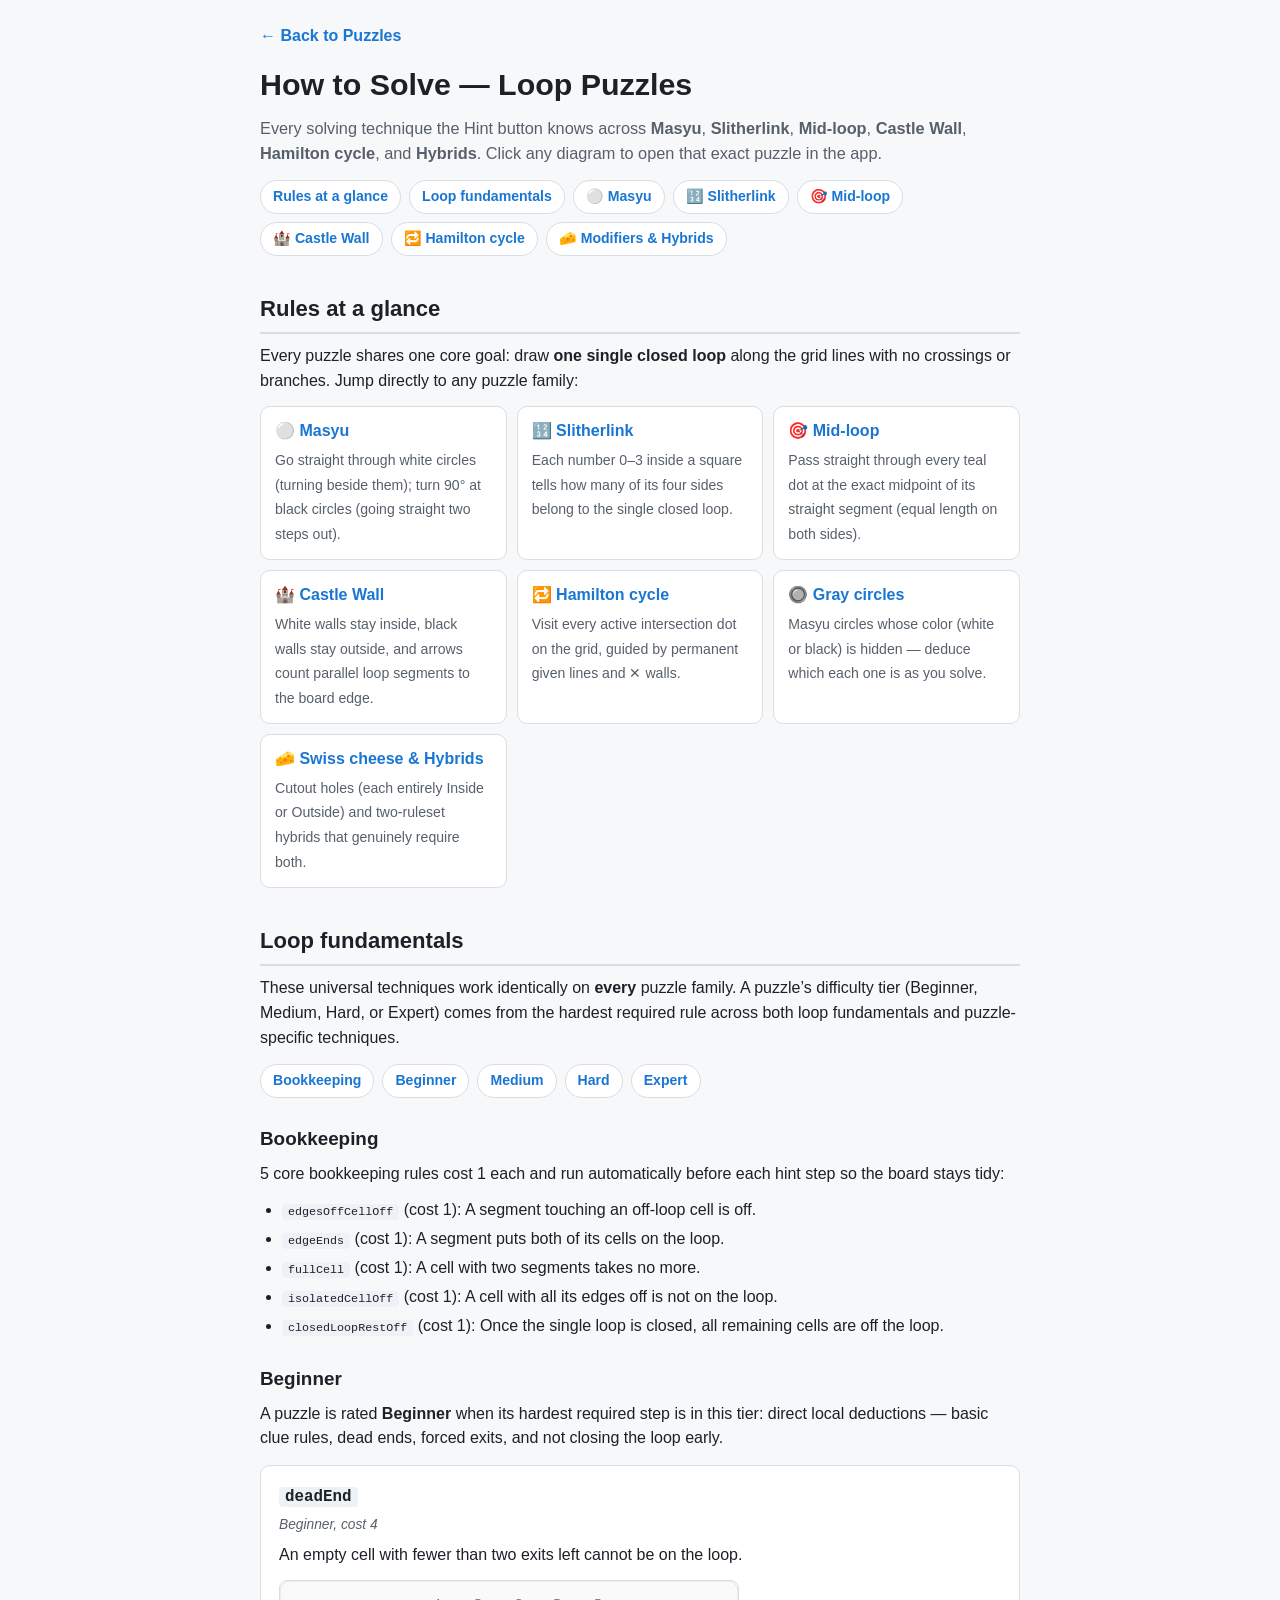
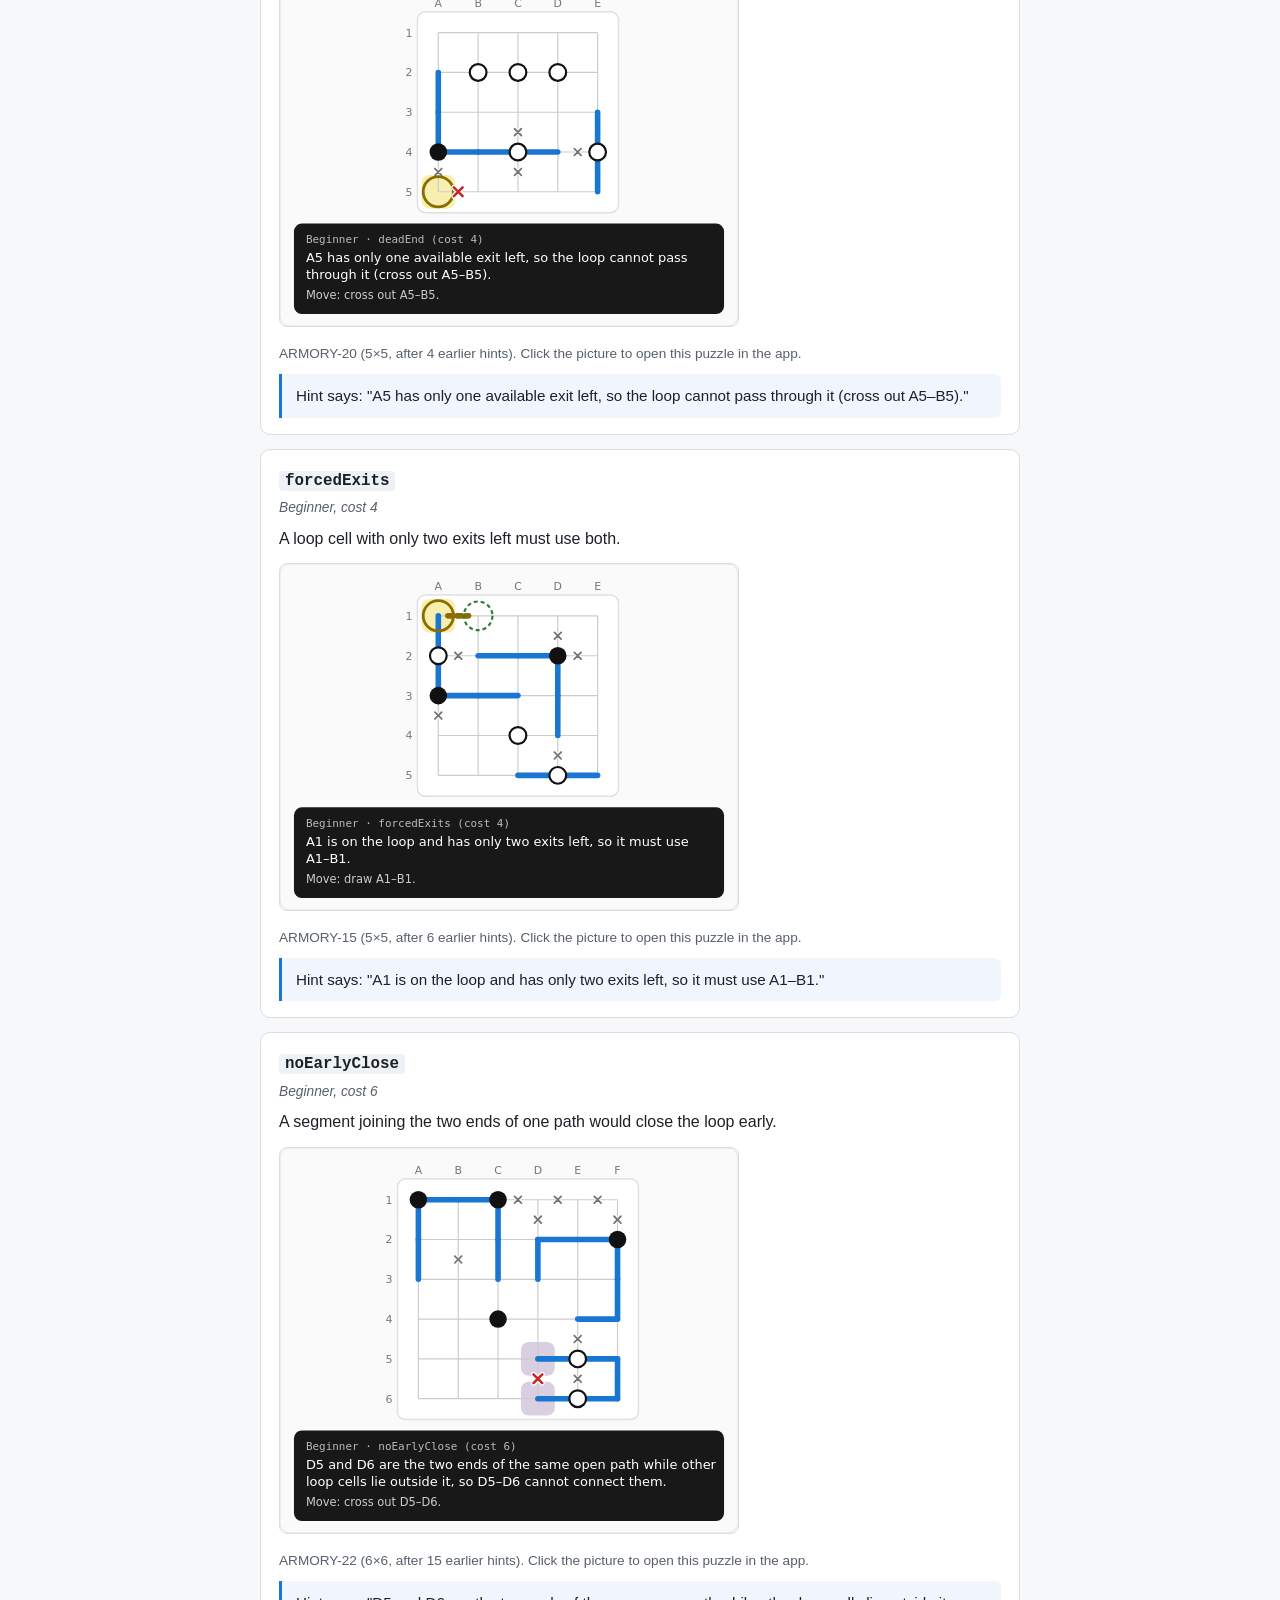
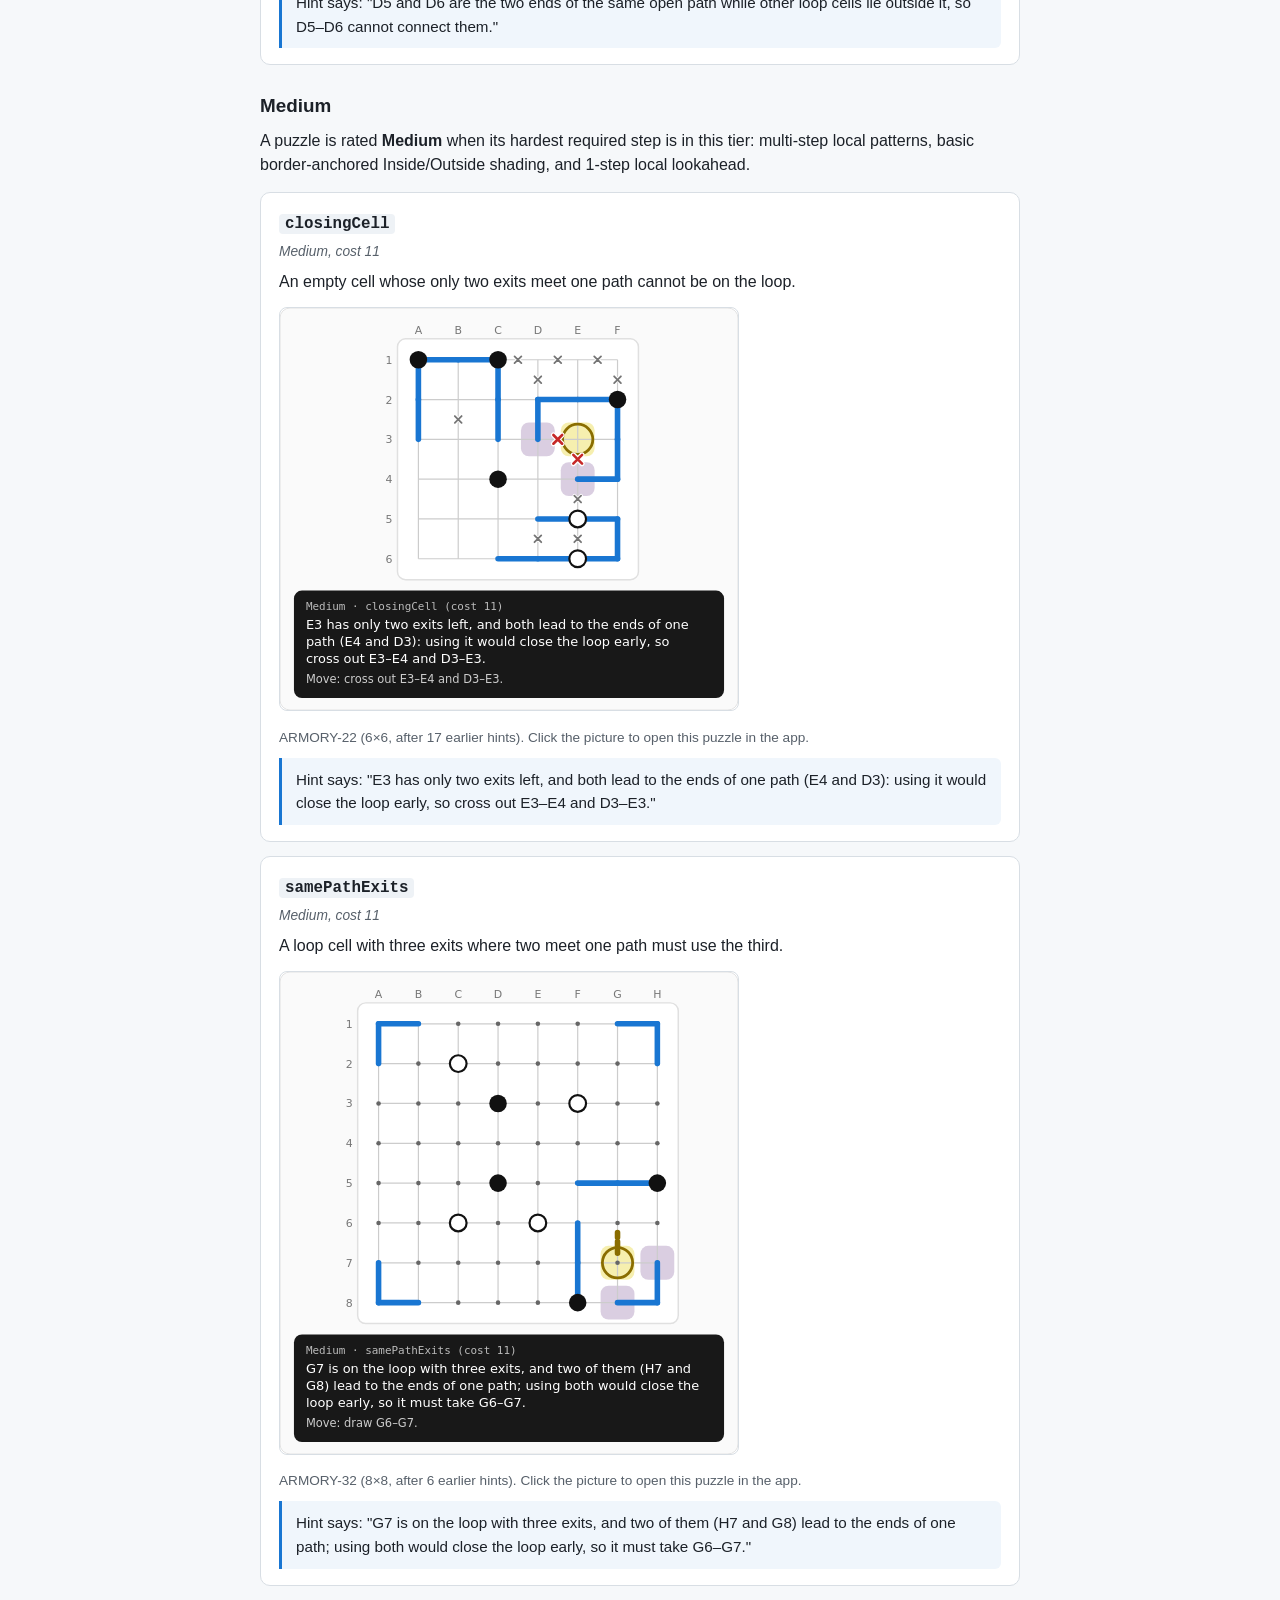
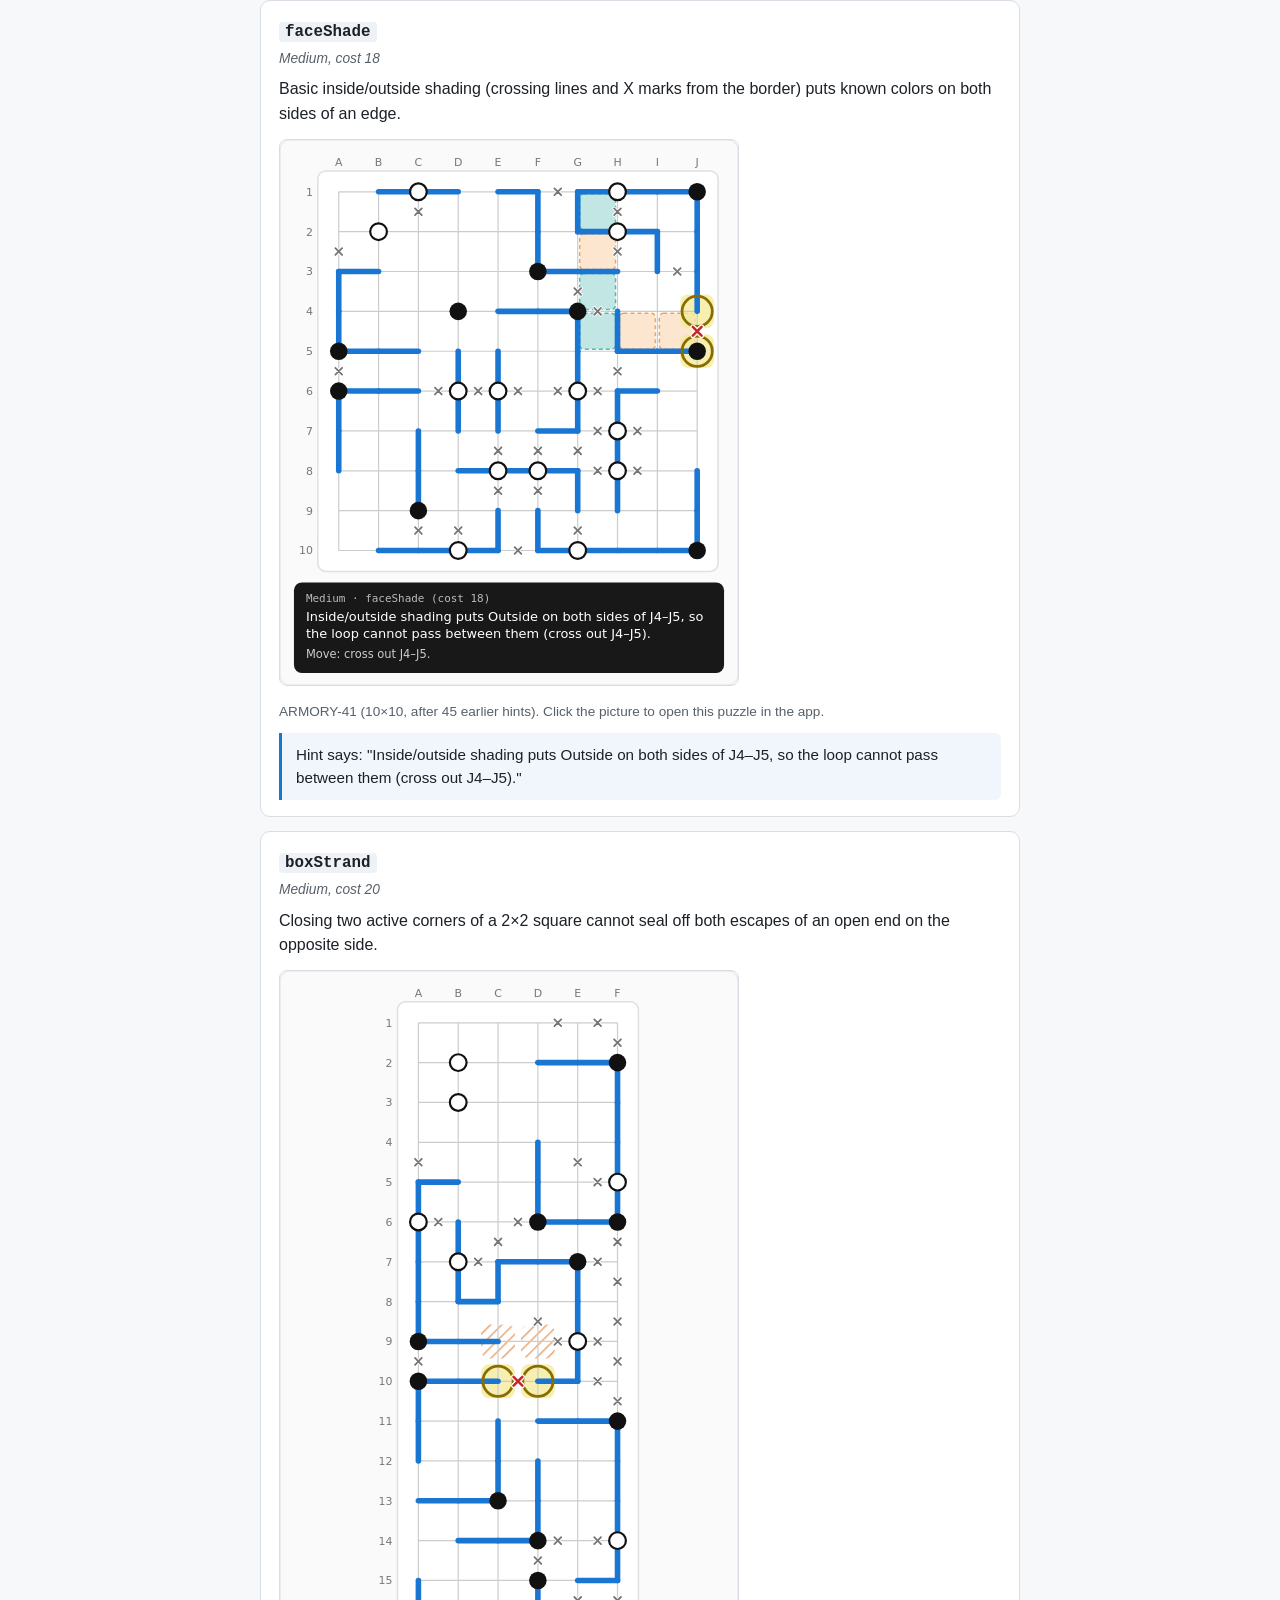
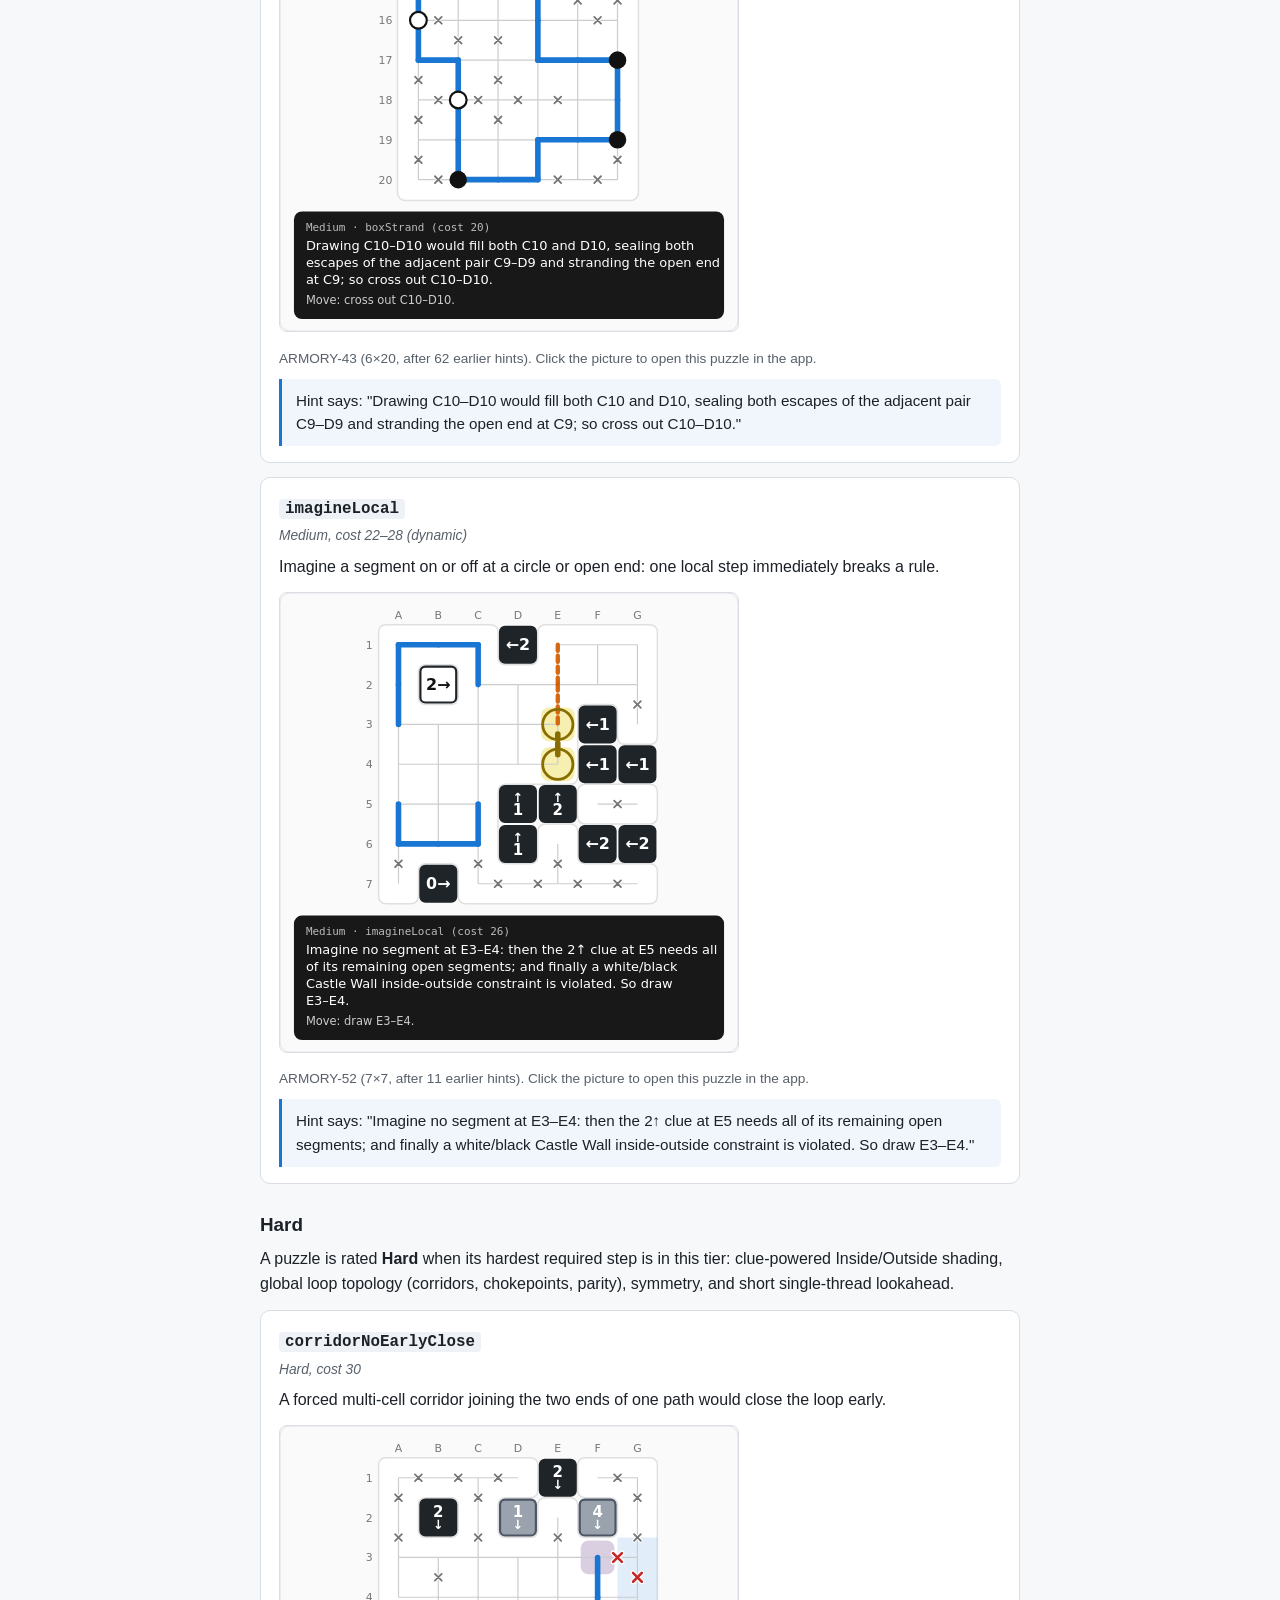
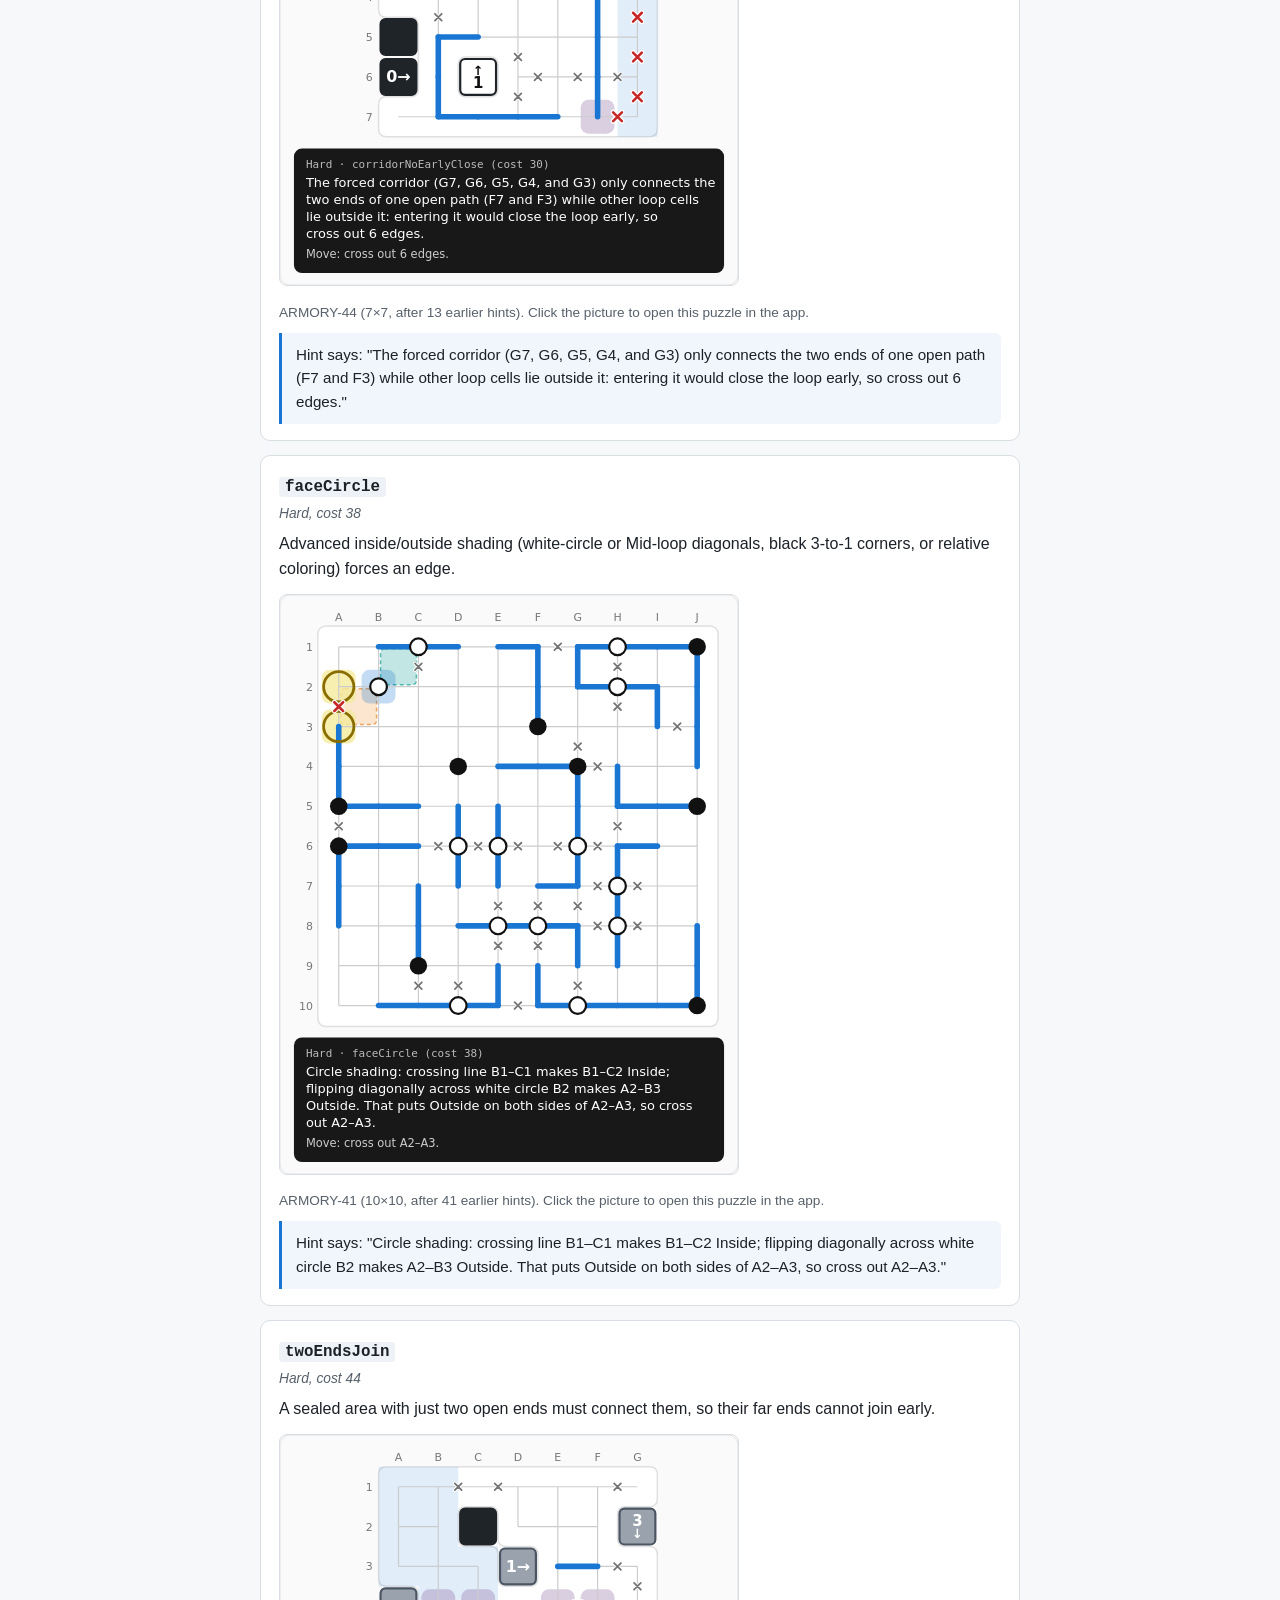
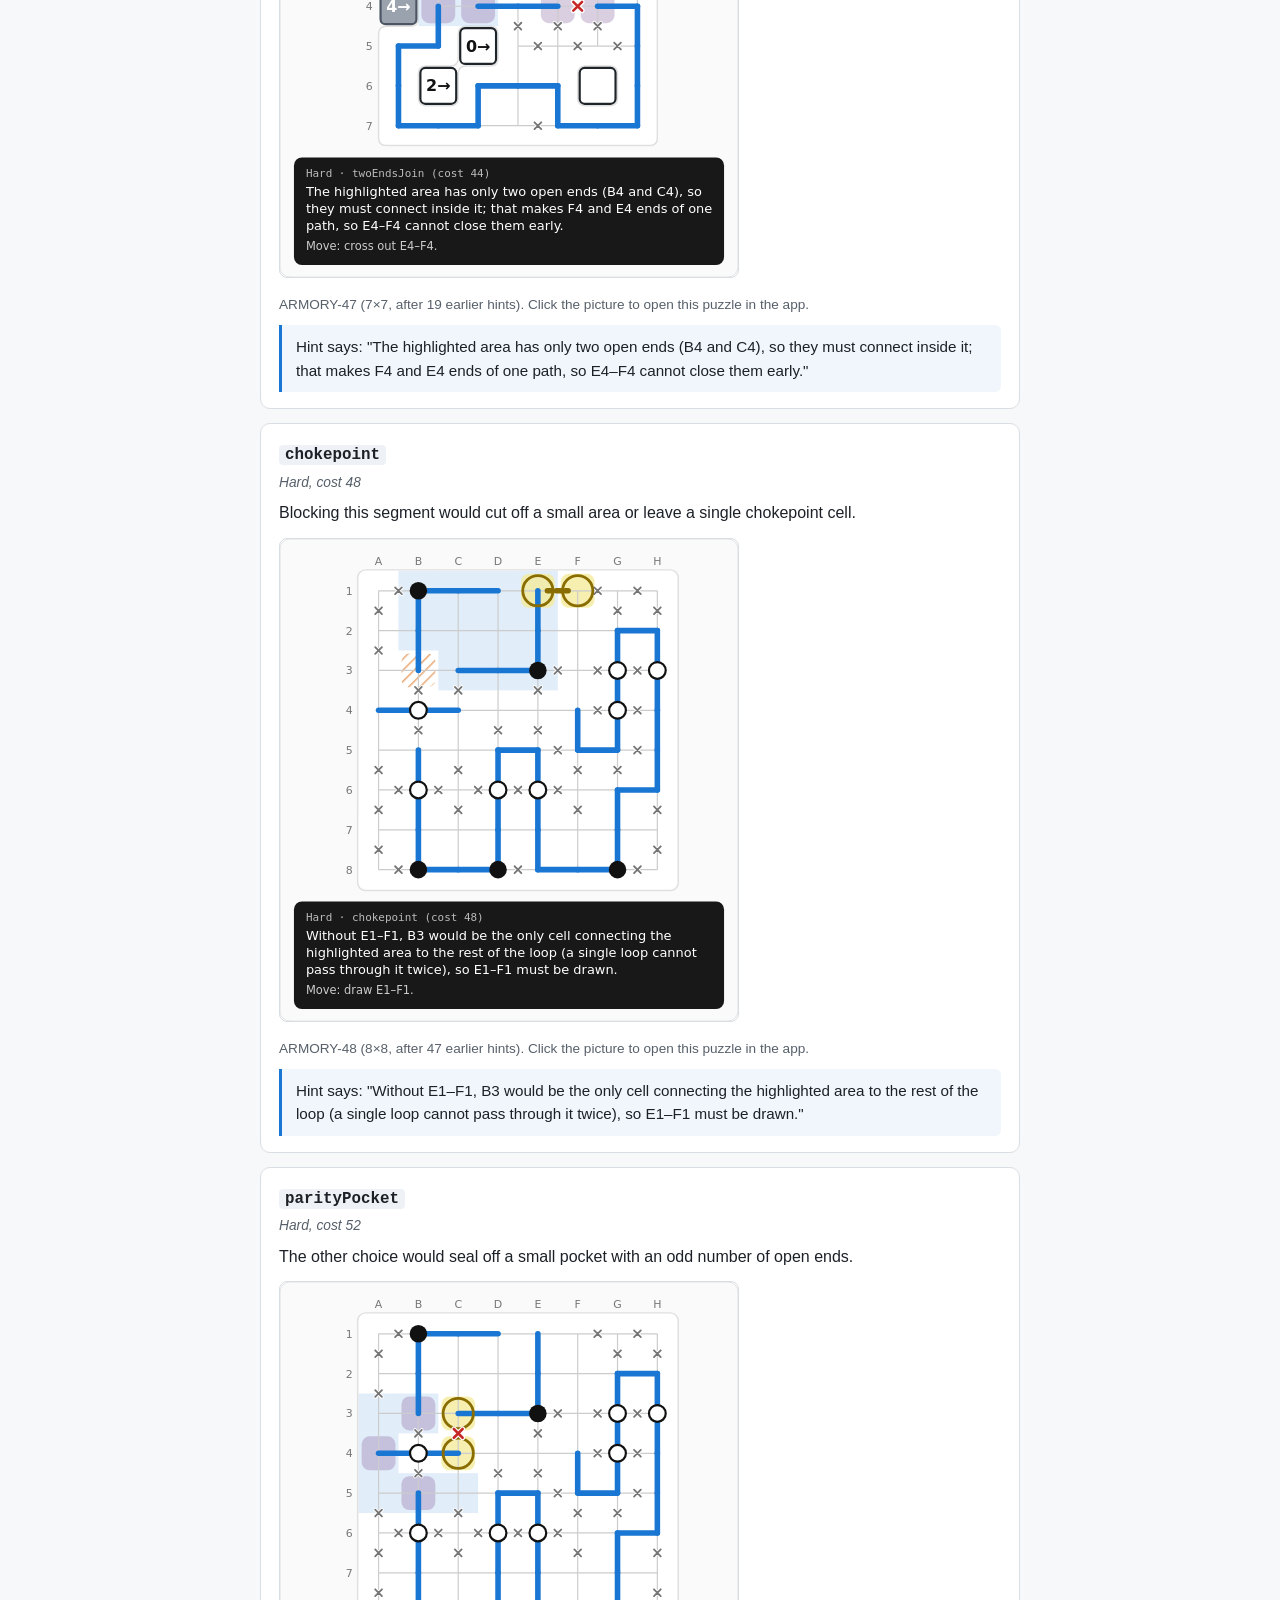
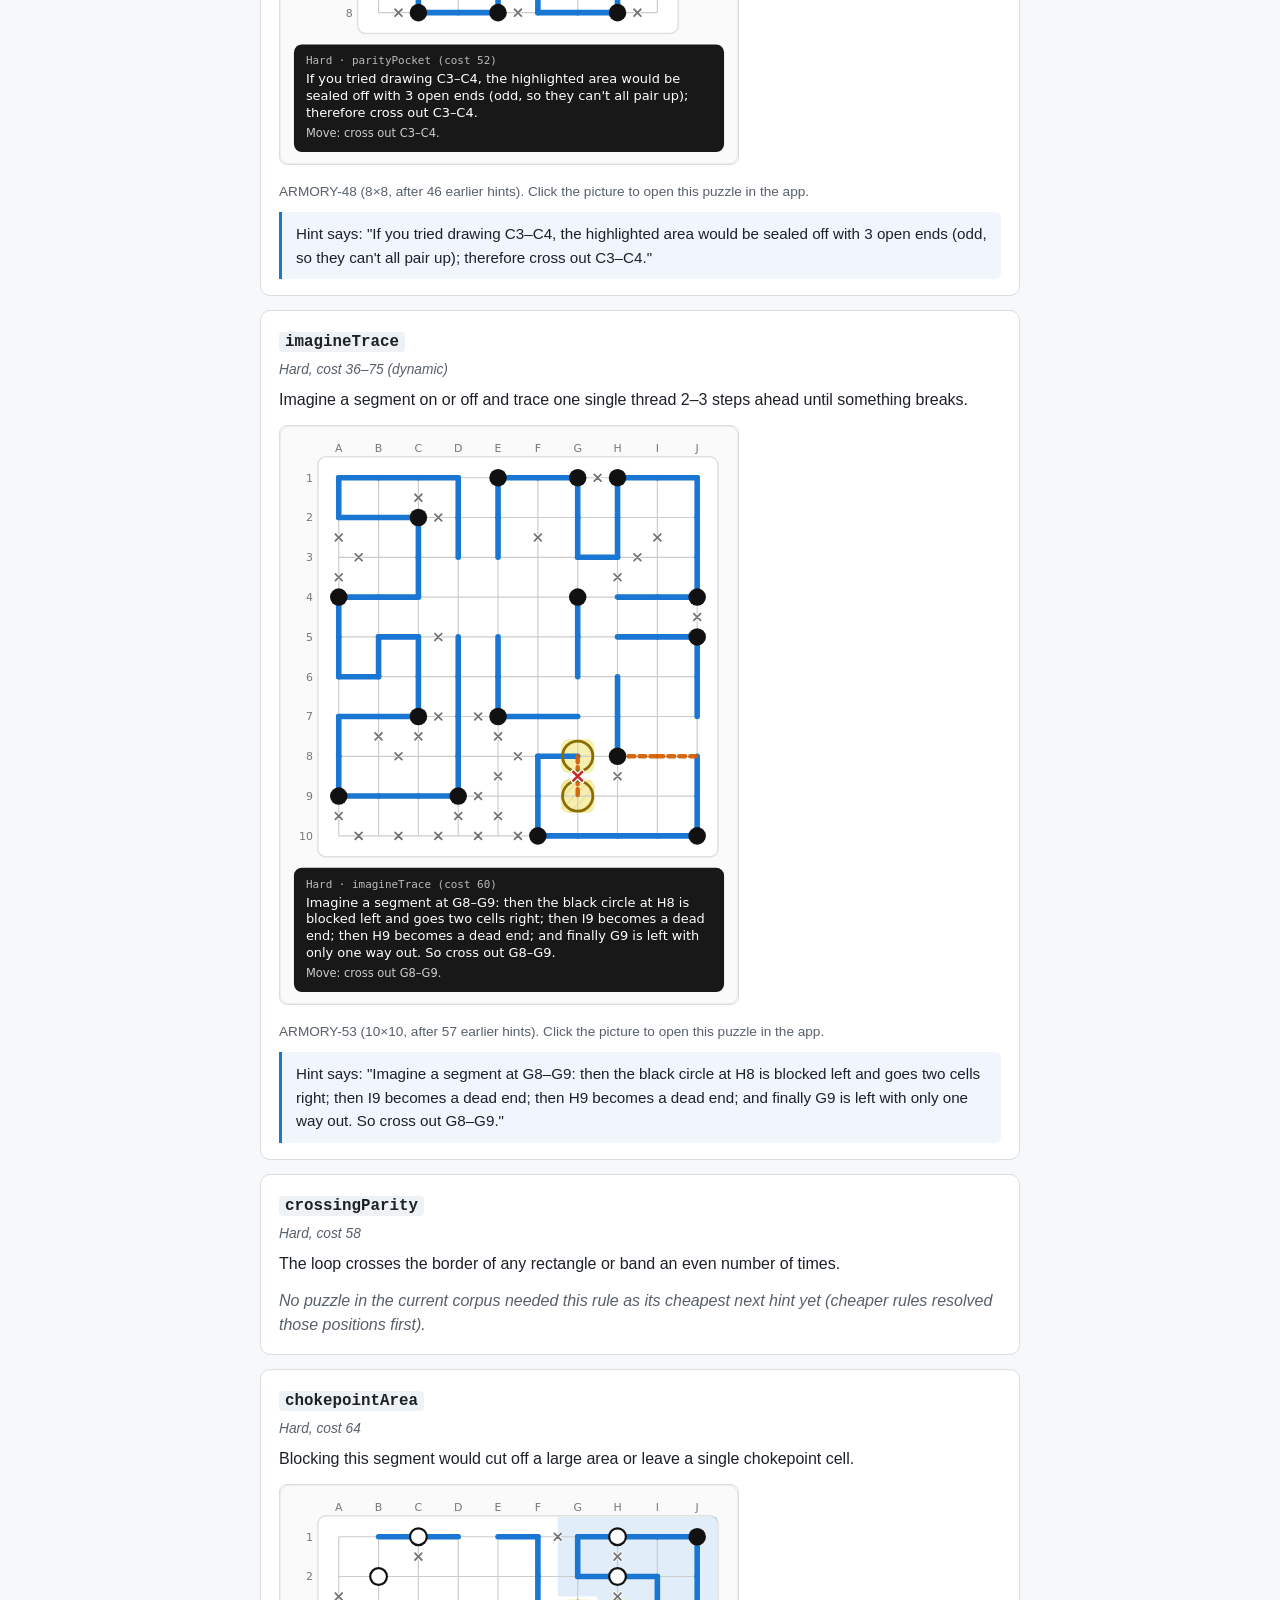
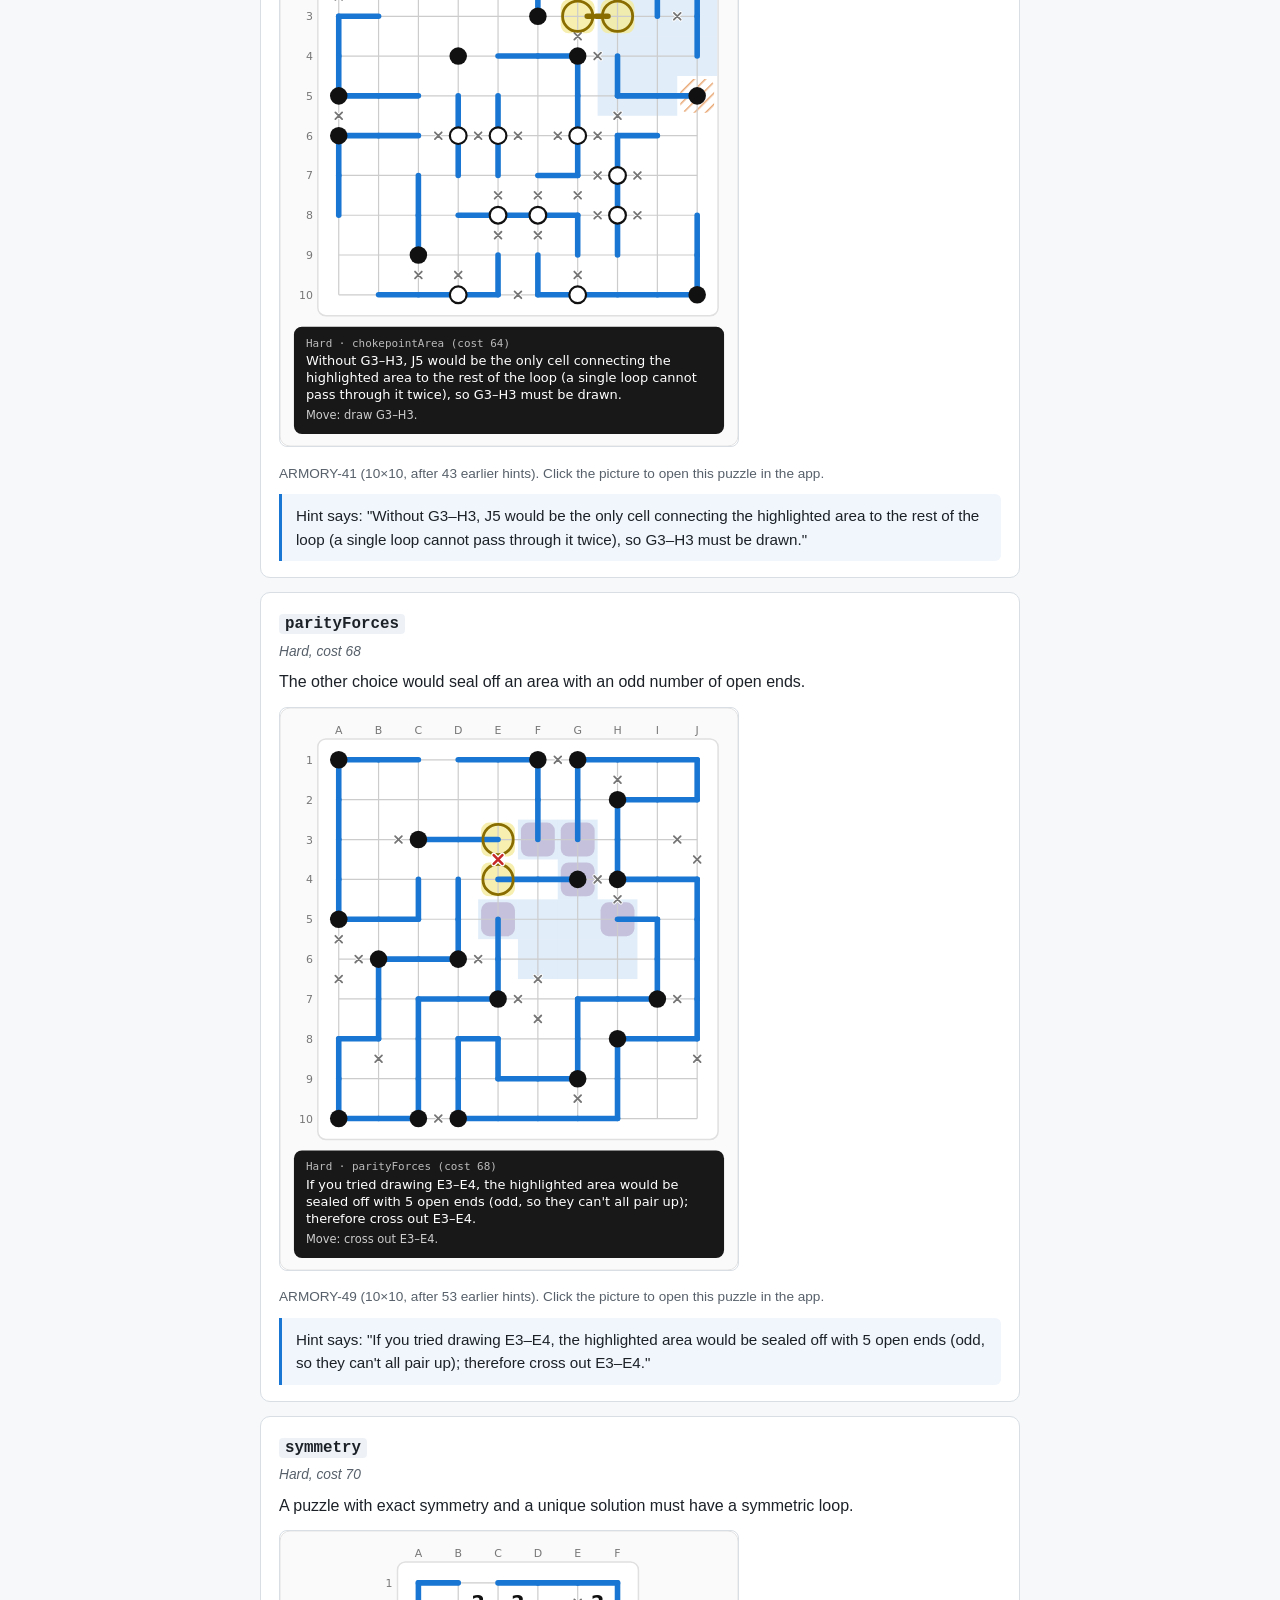
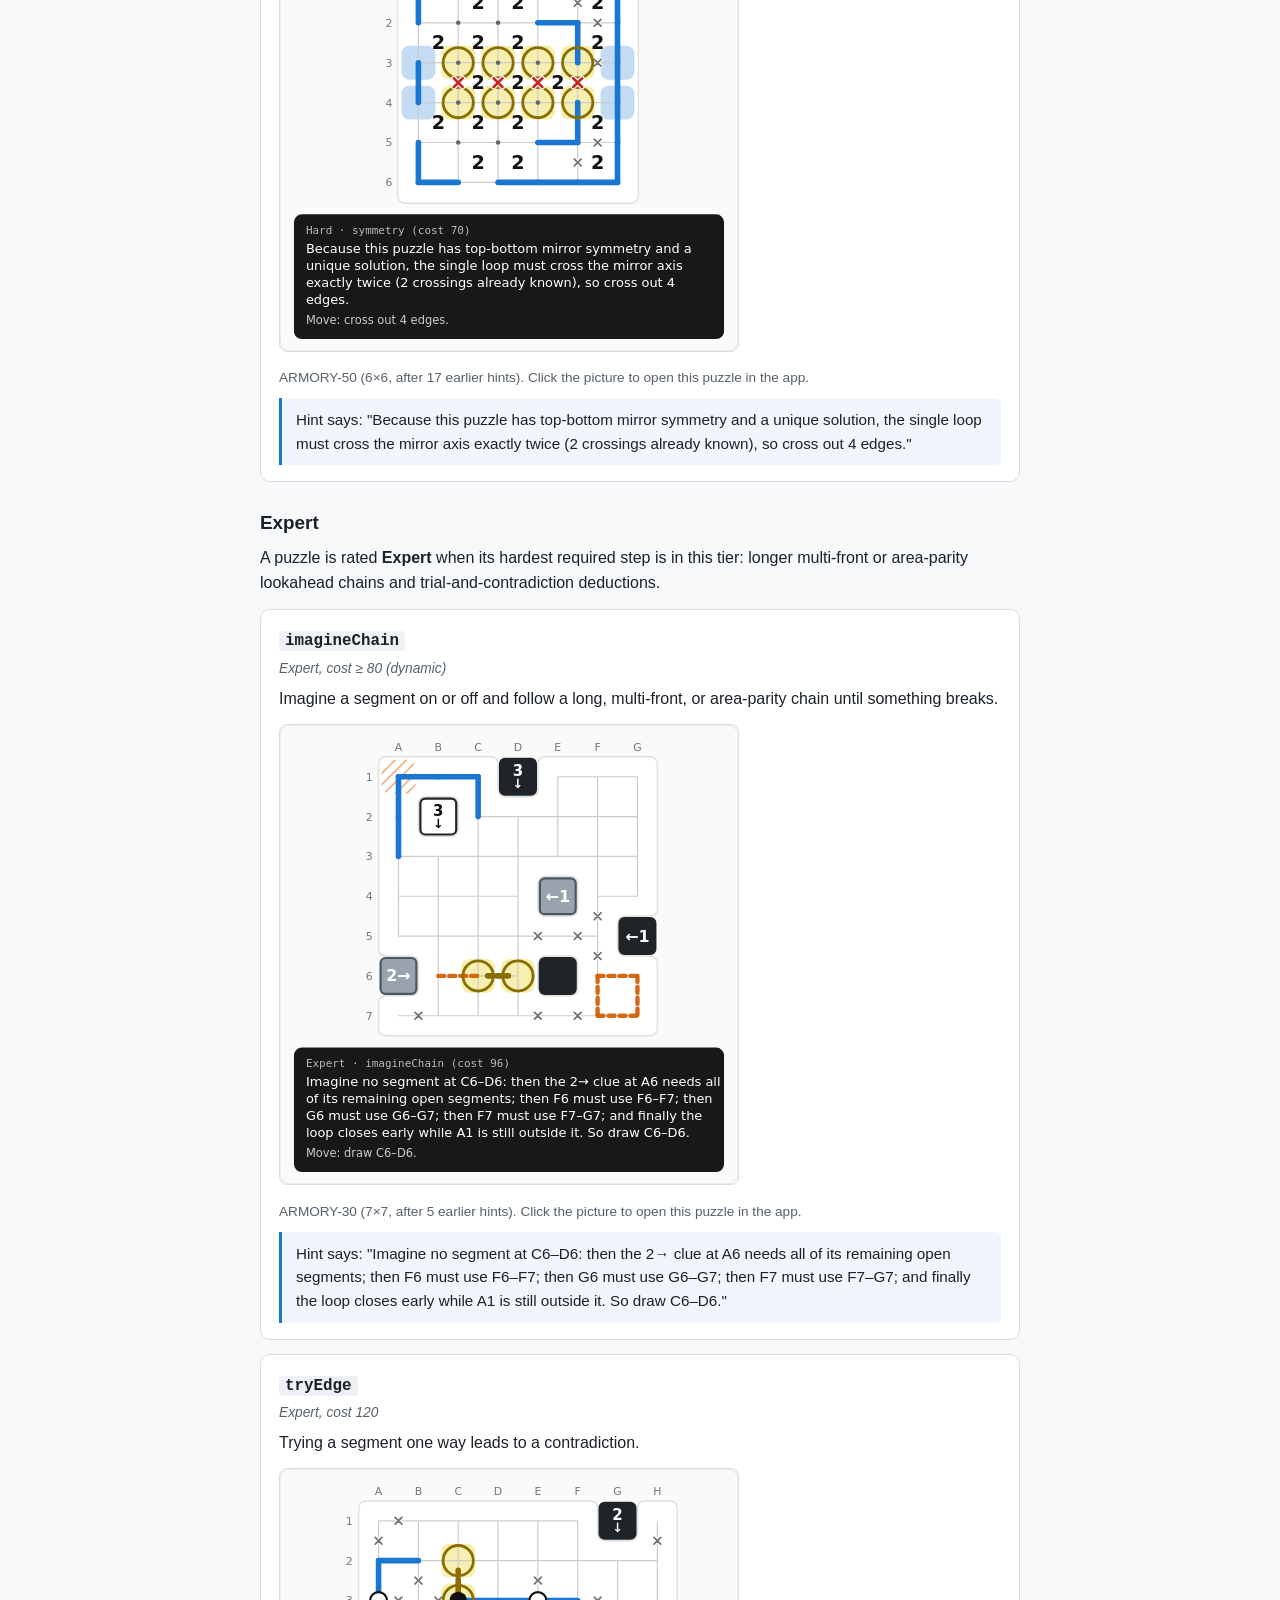
==== commit ddc8bfce: "Add Castle Wall puzzle family, scoring, docs, and 7 token books (pure + 4 hybrids)" ====
--- a/docs/how_to_solve.html
+++ b/docs/how_to_solve.html
@@ -4,7 +4,7 @@
   <meta charset="UTF-8">
   <meta name="viewport" content="width=device-width, initial-scale=1">
   <title>How to Solve — Loop Puzzles</title>
-  <meta name="description" content="Every solving technique the Hint button knows across Masyu, Slitherlink, Mid-loop, Hamilton cycle, and Hybrids, with interactive examples.">
+  <meta name="description" content="Every solving technique the Hint button knows across Masyu, Slitherlink, Mid-loop, Castle Wall, Hamilton cycle, and Hybrids, with interactive examples.">
   <link rel="icon" href="../favicon.svg" type="image/svg+xml">
   <script>
     (function () {
@@ -75,13 +75,14 @@
   <main>
     <a class="back" href="../index.html">← Back to Puzzles</a>
     <h1>How to Solve — Loop Puzzles</h1>
-    <p class="lead">Every solving technique the Hint button knows across <b>Masyu</b>, <b>Slitherlink</b>, <b>Mid-loop</b>, <b>Hamilton cycle</b>, and <b>Hybrids</b>. Click any diagram to open that exact puzzle in the app.</p>
+    <p class="lead">Every solving technique the Hint button knows across <b>Masyu</b>, <b>Slitherlink</b>, <b>Mid-loop</b>, <b>Castle Wall</b>, <b>Hamilton cycle</b>, and <b>Hybrids</b>. Click any diagram to open that exact puzzle in the app.</p>
     <nav class="toc" aria-label="Jump to section">
       <a href="#rules">Rules at a glance</a>
       <a href="#loop-fundamentals">Loop fundamentals</a>
       <a href="#puzzle-masyu">⚪ Masyu</a>
       <a href="#variant-slitherlink">🔢 Slitherlink</a>
       <a href="#variant-midloop">🎯 Mid-loop</a>
+      <a href="#variant-castlewall">🏰 Castle Wall</a>
       <a href="#variant-full">🔁 Hamilton cycle</a>
       <a href="#variant-swiss">🧀 Modifiers &amp; Hybrids</a>
     </nav>
@@ -92,6 +93,7 @@
       <a class="family-card" href="#puzzle-masyu"><b>⚪ Masyu</b><span>Go straight through white circles (turning beside them); turn 90° at black circles (going straight two steps out).</span></a>
       <a class="family-card" href="#variant-slitherlink"><b>🔢 Slitherlink</b><span>Each number 0–3 inside a square tells how many of its four sides belong to the single closed loop.</span></a>
       <a class="family-card" href="#variant-midloop"><b>🎯 Mid-loop</b><span>Pass straight through every teal dot at the exact midpoint of its straight segment (equal length on both sides).</span></a>
+      <a class="family-card" href="#variant-castlewall"><b>🏰 Castle Wall</b><span>White walls stay inside, black walls stay outside, and arrows count parallel loop segments to the board edge.</span></a>
       <a class="family-card" href="#variant-full"><b>🔁 Hamilton cycle</b><span>Visit every active intersection dot on the grid, guided by permanent given lines and ✕ walls.</span></a>
       <a class="family-card" href="#variant-gray"><b>🔘 Gray circles</b><span>Masyu circles whose color (white or black) is hidden — deduce which each one is as you solve.</span></a>
       <a class="family-card" href="#variant-swiss"><b>🧀 Swiss cheese &amp; Hybrids</b><span>Cutout holes (each entirely Inside or Outside) and two-ruleset hybrids that genuinely require both.</span></a>
@@ -124,8 +126,8 @@
       <h3><code>deadEnd</code></h3>
       <div class="rule-meta">Beginner, cost 4</div>
       <p>An empty cell with fewer than two exits left cannot be on the loop.</p>
-      <a class="rule-img" href="../index.html?book=armory&amp;puzzle=17"><img src="images/deadEnd.svg" alt="deadEnd hint example" loading="lazy"></a>
-      <p class="caption">ARMORY-17 (5×5, after 4 earlier hints). Click the picture to open this puzzle in the app.</p>
+      <a class="rule-img" href="../index.html?book=armory&amp;puzzle=20"><img src="images/deadEnd.svg" alt="deadEnd hint example" loading="lazy"></a>
+      <p class="caption">ARMORY-20 (5×5, after 4 earlier hints). Click the picture to open this puzzle in the app.</p>
       <blockquote>Hint says: "A5 has only one available exit left, so the loop cannot pass through it (cross out A5–B5)."</blockquote>
     </section>
 
@@ -133,8 +135,8 @@
       <h3><code>forcedExits</code></h3>
       <div class="rule-meta">Beginner, cost 4</div>
       <p>A loop cell with only two exits left must use both.</p>
-      <a class="rule-img" href="../index.html?book=armory&amp;puzzle=12"><img src="images/forcedExits.svg" alt="forcedExits hint example" loading="lazy"></a>
-      <p class="caption">ARMORY-12 (5×5, after 6 earlier hints). Click the picture to open this puzzle in the app.</p>
+      <a class="rule-img" href="../index.html?book=armory&amp;puzzle=15"><img src="images/forcedExits.svg" alt="forcedExits hint example" loading="lazy"></a>
+      <p class="caption">ARMORY-15 (5×5, after 6 earlier hints). Click the picture to open this puzzle in the app.</p>
       <blockquote>Hint says: "A1 is on the loop and has only two exits left, so it must use A1–B1."</blockquote>
     </section>
 
@@ -142,9 +144,9 @@
       <h3><code>noEarlyClose</code></h3>
       <div class="rule-meta">Beginner, cost 6</div>
       <p>A segment joining the two ends of one path would close the loop early.</p>
-      <a class="rule-img" href="../index.html?book=armory&amp;puzzle=19"><img src="images/noEarlyClose.svg" alt="noEarlyClose hint example" loading="lazy"></a>
-      <p class="caption">ARMORY-19 (5×5, after 15 earlier hints). Click the picture to open this puzzle in the app.</p>
-      <blockquote>Hint says: "C4 and C5 are the two ends of the same open path while other loop cells lie outside it, so C4–C5 cannot connect them."</blockquote>
+      <a class="rule-img" href="../index.html?book=armory&amp;puzzle=22"><img src="images/noEarlyClose.svg" alt="noEarlyClose hint example" loading="lazy"></a>
+      <p class="caption">ARMORY-22 (6×6, after 15 earlier hints). Click the picture to open this puzzle in the app.</p>
+      <blockquote>Hint says: "D5 and D6 are the two ends of the same open path while other loop cells lie outside it, so D5–D6 cannot connect them."</blockquote>
     </section>
 
     <h3 class="sub-heading" id="medium">Medium</h3>
@@ -154,8 +156,8 @@
       <h3><code>closingCell</code></h3>
       <div class="rule-meta">Medium, cost 11</div>
       <p>An empty cell whose only two exits meet one path cannot be on the loop.</p>
-      <a class="rule-img" href="../index.html?book=armory&amp;puzzle=27"><img src="images/closingCell.svg" alt="closingCell hint example" loading="lazy"></a>
-      <p class="caption">ARMORY-27 (6×6, after 17 earlier hints). Click the picture to open this puzzle in the app.</p>
+      <a class="rule-img" href="../index.html?book=armory&amp;puzzle=22"><img src="images/closingCell.svg" alt="closingCell hint example" loading="lazy"></a>
+      <p class="caption">ARMORY-22 (6×6, after 17 earlier hints). Click the picture to open this puzzle in the app.</p>
       <blockquote>Hint says: "E3 has only two exits left, and both lead to the ends of one path (E4 and D3): using it would close the loop early, so cross out E3–E4 and D3–E3."</blockquote>
     </section>
 
@@ -163,17 +165,17 @@
       <h3><code>samePathExits</code></h3>
       <div class="rule-meta">Medium, cost 11</div>
       <p>A loop cell with three exits where two meet one path must use the third.</p>
-      <a class="rule-img" href="../index.html?book=armory&amp;puzzle=28"><img src="images/samePathExits.svg" alt="samePathExits hint example" loading="lazy"></a>
-      <p class="caption">ARMORY-28 (8×8, after 11 earlier hints). Click the picture to open this puzzle in the app.</p>
-      <blockquote>Hint says: "B2 is on the loop with three exits, and two of them (B1 and A2) lead to the ends of one path; using both would close the loop early, so it must take B2–C2."</blockquote>
+      <a class="rule-img" href="../index.html?book=armory&amp;puzzle=32"><img src="images/samePathExits.svg" alt="samePathExits hint example" loading="lazy"></a>
+      <p class="caption">ARMORY-32 (8×8, after 6 earlier hints). Click the picture to open this puzzle in the app.</p>
+      <blockquote>Hint says: "G7 is on the loop with three exits, and two of them (H7 and G8) lead to the ends of one path; using both would close the loop early, so it must take G6–G7."</blockquote>
     </section>
 
     <section class="rule-card" id="faceShade">
       <h3><code>faceShade</code></h3>
       <div class="rule-meta">Medium, cost 18</div>
       <p>Basic inside/outside shading (crossing lines and X marks from the border) puts known colors on both sides of an edge.</p>
-      <a class="rule-img" href="../index.html?book=armory&amp;puzzle=37"><img src="images/faceShade.svg" alt="faceShade hint example" loading="lazy"></a>
-      <p class="caption">ARMORY-37 (10×10, after 45 earlier hints). Click the picture to open this puzzle in the app.</p>
+      <a class="rule-img" href="../index.html?book=armory&amp;puzzle=41"><img src="images/faceShade.svg" alt="faceShade hint example" loading="lazy"></a>
+      <p class="caption">ARMORY-41 (10×10, after 45 earlier hints). Click the picture to open this puzzle in the app.</p>
       <blockquote>Hint says: "Inside/outside shading puts Outside on both sides of J4–J5, so the loop cannot pass between them (cross out J4–J5)."</blockquote>
     </section>
 
@@ -181,8 +183,8 @@
       <h3><code>boxStrand</code></h3>
       <div class="rule-meta">Medium, cost 20</div>
       <p>Closing two active corners of a 2×2 square cannot seal off both escapes of an open end on the opposite side.</p>
-      <a class="rule-img" href="../index.html?book=armory&amp;puzzle=39"><img src="images/boxStrand.svg" alt="boxStrand hint example" loading="lazy"></a>
-      <p class="caption">ARMORY-39 (6×20, after 62 earlier hints). Click the picture to open this puzzle in the app.</p>
+      <a class="rule-img" href="../index.html?book=armory&amp;puzzle=43"><img src="images/boxStrand.svg" alt="boxStrand hint example" loading="lazy"></a>
+      <p class="caption">ARMORY-43 (6×20, after 62 earlier hints). Click the picture to open this puzzle in the app.</p>
       <blockquote>Hint says: "Drawing C10–D10 would fill both C10 and D10, sealing both escapes of the adjacent pair C9–D9 and stranding the open end at C9; so cross out C10–D10."</blockquote>
     </section>
 
@@ -190,9 +192,9 @@
       <h3><code>imagineLocal</code></h3>
       <div class="rule-meta">Medium, cost 22–28 (dynamic)</div>
       <p>Imagine a segment on or off at a circle or open end: one local step immediately breaks a rule.</p>
-      <a class="rule-img" href="../index.html?book=armory&amp;puzzle=48"><img src="images/imagineLocal.svg" alt="imagineLocal hint example" loading="lazy"></a>
-      <p class="caption">ARMORY-48 (7×7, after 18 earlier hints). Click the picture to open this puzzle in the app.</p>
-      <blockquote>Hint says: "Imagine a segment at C2–D2: then the Mid-loop dot at C2 must extend symmetrically horizontally; and finally the Mid-loop dot at B3 has no valid symmetric straight segment. So cross out C2–D2."</blockquote>
+      <a class="rule-img" href="../index.html?book=armory&amp;puzzle=52"><img src="images/imagineLocal.svg" alt="imagineLocal hint example" loading="lazy"></a>
+      <p class="caption">ARMORY-52 (7×7, after 11 earlier hints). Click the picture to open this puzzle in the app.</p>
+      <blockquote>Hint says: "Imagine no segment at E3–E4: then the 2↑ clue at E5 needs all of its remaining open segments; and finally a white/black Castle Wall inside-outside constraint is violated. So draw E3–E4."</blockquote>
     </section>
 
     <h3 class="sub-heading" id="hard">Hard</h3>
@@ -202,17 +204,17 @@
       <h3><code>corridorNoEarlyClose</code></h3>
       <div class="rule-meta">Hard, cost 30</div>
       <p>A forced multi-cell corridor joining the two ends of one path would close the loop early.</p>
-      <a class="rule-img" href="../index.html?book=armory&amp;puzzle=40"><img src="images/corridorNoEarlyClose.svg" alt="corridorNoEarlyClose hint example" loading="lazy"></a>
-      <p class="caption">ARMORY-40 (7×7, after 21 earlier hints). Click the picture to open this puzzle in the app.</p>
-      <blockquote>Hint says: "The forced corridor (G1 and F1) only connects the two ends of one open path (G2 and F2) while other loop cells lie outside it: entering it would close the loop early, so cross out G1–G2, F1–G1, and F1–F2."</blockquote>
+      <a class="rule-img" href="../index.html?book=armory&amp;puzzle=44"><img src="images/corridorNoEarlyClose.svg" alt="corridorNoEarlyClose hint example" loading="lazy"></a>
+      <p class="caption">ARMORY-44 (7×7, after 13 earlier hints). Click the picture to open this puzzle in the app.</p>
+      <blockquote>Hint says: "The forced corridor (G7, G6, G5, G4, and G3) only connects the two ends of one open path (F7 and F3) while other loop cells lie outside it: entering it would close the loop early, so cross out 6 edges."</blockquote>
     </section>
 
     <section class="rule-card" id="faceCircle">
       <h3><code>faceCircle</code></h3>
       <div class="rule-meta">Hard, cost 38</div>
       <p>Advanced inside/outside shading (white-circle or Mid-loop diagonals, black 3-to-1 corners, or relative coloring) forces an edge.</p>
-      <a class="rule-img" href="../index.html?book=armory&amp;puzzle=37"><img src="images/faceCircle.svg" alt="faceCircle hint example" loading="lazy"></a>
-      <p class="caption">ARMORY-37 (10×10, after 41 earlier hints). Click the picture to open this puzzle in the app.</p>
+      <a class="rule-img" href="../index.html?book=armory&amp;puzzle=41"><img src="images/faceCircle.svg" alt="faceCircle hint example" loading="lazy"></a>
+      <p class="caption">ARMORY-41 (10×10, after 41 earlier hints). Click the picture to open this puzzle in the app.</p>
       <blockquote>Hint says: "Circle shading: crossing line B1–C1 makes B1–C2 Inside; flipping diagonally across white circle B2 makes A2–B3 Outside. That puts Outside on both sides of A2–A3, so cross out A2–A3."</blockquote>
     </section>
 
@@ -220,17 +222,17 @@
       <h3><code>twoEndsJoin</code></h3>
       <div class="rule-meta">Hard, cost 44</div>
       <p>A sealed area with just two open ends must connect them, so their far ends cannot join early.</p>
-      <a class="rule-img" href="../index.html?book=armory&amp;puzzle=43"><img src="images/twoEndsJoin.svg" alt="twoEndsJoin hint example" loading="lazy"></a>
-      <p class="caption">ARMORY-43 (7×7, after 26 earlier hints). Click the picture to open this puzzle in the app.</p>
-      <blockquote>Hint says: "The highlighted area has only two open ends (D1 and D2), so they must connect inside it; that makes B1 and B2 ends of one path, so B1–B2 cannot close them early."</blockquote>
+      <a class="rule-img" href="../index.html?book=armory&amp;puzzle=47"><img src="images/twoEndsJoin.svg" alt="twoEndsJoin hint example" loading="lazy"></a>
+      <p class="caption">ARMORY-47 (7×7, after 19 earlier hints). Click the picture to open this puzzle in the app.</p>
+      <blockquote>Hint says: "The highlighted area has only two open ends (B4 and C4), so they must connect inside it; that makes F4 and E4 ends of one path, so E4–F4 cannot close them early."</blockquote>
     </section>
 
     <section class="rule-card" id="chokepoint">
       <h3><code>chokepoint</code></h3>
       <div class="rule-meta">Hard, cost 48</div>
       <p>Blocking this segment would cut off a small area or leave a single chokepoint cell.</p>
-      <a class="rule-img" href="../index.html?book=armory&amp;puzzle=44"><img src="images/chokepoint.svg" alt="chokepoint hint example" loading="lazy"></a>
-      <p class="caption">ARMORY-44 (8×8, after 47 earlier hints). Click the picture to open this puzzle in the app.</p>
+      <a class="rule-img" href="../index.html?book=armory&amp;puzzle=48"><img src="images/chokepoint.svg" alt="chokepoint hint example" loading="lazy"></a>
+      <p class="caption">ARMORY-48 (8×8, after 47 earlier hints). Click the picture to open this puzzle in the app.</p>
       <blockquote>Hint says: "Without E1–F1, B3 would be the only cell connecting the highlighted area to the rest of the loop (a single loop cannot pass through it twice), so E1–F1 must be drawn."</blockquote>
     </section>
 
@@ -238,8 +240,8 @@
       <h3><code>parityPocket</code></h3>
       <div class="rule-meta">Hard, cost 52</div>
       <p>The other choice would seal off a small pocket with an odd number of open ends.</p>
-      <a class="rule-img" href="../index.html?book=armory&amp;puzzle=44"><img src="images/parityPocket.svg" alt="parityPocket hint example" loading="lazy"></a>
-      <p class="caption">ARMORY-44 (8×8, after 46 earlier hints). Click the picture to open this puzzle in the app.</p>
+      <a class="rule-img" href="../index.html?book=armory&amp;puzzle=48"><img src="images/parityPocket.svg" alt="parityPocket hint example" loading="lazy"></a>
+      <p class="caption">ARMORY-48 (8×8, after 46 earlier hints). Click the picture to open this puzzle in the app.</p>
       <blockquote>Hint says: "If you tried drawing C3–C4, the highlighted area would be sealed off with 3 open ends (odd, so they can't all pair up); therefore cross out C3–C4."</blockquote>
     </section>
 
@@ -247,8 +249,8 @@
       <h3><code>imagineTrace</code></h3>
       <div class="rule-meta">Hard, cost 36–75 (dynamic)</div>
       <p>Imagine a segment on or off and trace one single thread 2–3 steps ahead until something breaks.</p>
-      <a class="rule-img" href="../index.html?book=armory&amp;puzzle=49"><img src="images/imagineTrace.svg" alt="imagineTrace hint example" loading="lazy"></a>
-      <p class="caption">ARMORY-49 (10×10, after 57 earlier hints). Click the picture to open this puzzle in the app.</p>
+      <a class="rule-img" href="../index.html?book=armory&amp;puzzle=53"><img src="images/imagineTrace.svg" alt="imagineTrace hint example" loading="lazy"></a>
+      <p class="caption">ARMORY-53 (10×10, after 57 earlier hints). Click the picture to open this puzzle in the app.</p>
       <blockquote>Hint says: "Imagine a segment at G8–G9: then the black circle at H8 is blocked left and goes two cells right; then I9 becomes a dead end; then H9 becomes a dead end; and finally G9 is left with only one way out. So cross out G8–G9."</blockquote>
     </section>
 
@@ -263,8 +265,8 @@
       <h3><code>chokepointArea</code></h3>
       <div class="rule-meta">Hard, cost 64</div>
       <p>Blocking this segment would cut off a large area or leave a single chokepoint cell.</p>
-      <a class="rule-img" href="../index.html?book=armory&amp;puzzle=37"><img src="images/chokepointArea.svg" alt="chokepointArea hint example" loading="lazy"></a>
-      <p class="caption">ARMORY-37 (10×10, after 43 earlier hints). Click the picture to open this puzzle in the app.</p>
+      <a class="rule-img" href="../index.html?book=armory&amp;puzzle=41"><img src="images/chokepointArea.svg" alt="chokepointArea hint example" loading="lazy"></a>
+      <p class="caption">ARMORY-41 (10×10, after 43 earlier hints). Click the picture to open this puzzle in the app.</p>
       <blockquote>Hint says: "Without G3–H3, J5 would be the only cell connecting the highlighted area to the rest of the loop (a single loop cannot pass through it twice), so G3–H3 must be drawn."</blockquote>
     </section>
 
@@ -272,8 +274,8 @@
       <h3><code>parityForces</code></h3>
       <div class="rule-meta">Hard, cost 68</div>
       <p>The other choice would seal off an area with an odd number of open ends.</p>
-      <a class="rule-img" href="../index.html?book=armory&amp;puzzle=45"><img src="images/parityForces.svg" alt="parityForces hint example" loading="lazy"></a>
-      <p class="caption">ARMORY-45 (10×10, after 53 earlier hints). Click the picture to open this puzzle in the app.</p>
+      <a class="rule-img" href="../index.html?book=armory&amp;puzzle=49"><img src="images/parityForces.svg" alt="parityForces hint example" loading="lazy"></a>
+      <p class="caption">ARMORY-49 (10×10, after 53 earlier hints). Click the picture to open this puzzle in the app.</p>
       <blockquote>Hint says: "If you tried drawing E3–E4, the highlighted area would be sealed off with 5 open ends (odd, so they can't all pair up); therefore cross out E3–E4."</blockquote>
     </section>
 
@@ -281,8 +283,8 @@
       <h3><code>symmetry</code></h3>
       <div class="rule-meta">Hard, cost 70</div>
       <p>A puzzle with exact symmetry and a unique solution must have a symmetric loop.</p>
-      <a class="rule-img" href="../index.html?book=armory&amp;puzzle=46"><img src="images/symmetry.svg" alt="symmetry hint example" loading="lazy"></a>
-      <p class="caption">ARMORY-46 (6×6, after 17 earlier hints). Click the picture to open this puzzle in the app.</p>
+      <a class="rule-img" href="../index.html?book=armory&amp;puzzle=50"><img src="images/symmetry.svg" alt="symmetry hint example" loading="lazy"></a>
+      <p class="caption">ARMORY-50 (6×6, after 17 earlier hints). Click the picture to open this puzzle in the app.</p>
       <blockquote>Hint says: "Because this puzzle has top-bottom mirror symmetry and a unique solution, the single loop must cross the mirror axis exactly twice (2 crossings already known), so cross out 4 edges."</blockquote>
     </section>
 
@@ -293,18 +295,18 @@
       <h3><code>imagineChain</code></h3>
       <div class="rule-meta">Expert, cost ≥ 80 (dynamic)</div>
       <p>Imagine a segment on or off and follow a long, multi-front, or area-parity chain until something breaks.</p>
-      <a class="rule-img" href="../index.html?book=armory&amp;puzzle=47"><img src="images/imagineChain.svg" alt="imagineChain hint example" loading="lazy"></a>
-      <p class="caption">ARMORY-47 (6×6, after 4 earlier hints). Click the picture to open this puzzle in the app.</p>
-      <blockquote>Hint says: "Imagine no segment at F3–F4: then F4 must use F4–F5 and E4–F4; then the 2 square E4–F5 already has 2 segments, so its other sides are off; then E5 must use E5–E6 and D5–E5; then D6 must use D5–D6 and C6–D6; then the 2 square C4–D5 needs all of its remaining open sides; then the 2 square D4–E5 needs all of its remaining open sides; then C5–C6 cannot close the loop early; then C5 must use B5–C5; then C6 must use B6–C6; then A5–B5 cannot close the loop early; then A5 must use A4–A5; then B5 must use B4–B5; and finally the 2 square B4–C5 ends up with too many segments. So draw F3–F4."</blockquote>
+      <a class="rule-img" href="../index.html?book=armory&amp;puzzle=30"><img src="images/imagineChain.svg" alt="imagineChain hint example" loading="lazy"></a>
+      <p class="caption">ARMORY-30 (7×7, after 5 earlier hints). Click the picture to open this puzzle in the app.</p>
+      <blockquote>Hint says: "Imagine no segment at C6–D6: then the 2→ clue at A6 needs all of its remaining open segments; then F6 must use F6–F7; then G6 must use G6–G7; then F7 must use F7–G7; and finally the loop closes early while A1 is still outside it. So draw C6–D6."</blockquote>
     </section>
 
     <section class="rule-card" id="tryEdge">
       <h3><code>tryEdge</code></h3>
       <div class="rule-meta">Expert, cost 120</div>
       <p>Trying a segment one way leads to a contradiction.</p>
-      <a class="rule-img" href="../index.html?book=armory&amp;puzzle=47"><img src="images/tryEdge.svg" alt="tryEdge hint example" loading="lazy"></a>
-      <p class="caption">ARMORY-47 (6×6, after 5 earlier hints). Click the picture to open this puzzle in the app.</p>
-      <blockquote>Hint says: "Imagine no segment at D1–E1 and follow the forced deductions (starting with: D1 must use D1–D2 and C1–D1; then E1 must use E1–E2; then the 2 square C1–D2 already has 2 segments, so its other sides are off; then C1 must use B1–C1; reaching a contradiction after 12 steps). So draw D1–E1."</blockquote>
+      <a class="rule-img" href="../index.html?book=armory&amp;puzzle=51"><img src="images/tryEdge.svg" alt="tryEdge hint example" loading="lazy"></a>
+      <p class="caption">ARMORY-51 (8×8, after 28 earlier hints). Click the picture to open this puzzle in the app.</p>
+      <blockquote>Hint says: "Imagine no segment at C2–C3 and follow the forced deductions (starting with: the black circle at C3 is blocked up and goes two cells down; then the 1← clue at H4 needs all of its remaining open segments; then D4 becomes a dead end; then F4 must use F3–F4; reaching a contradiction after 5 steps). So draw C2–C3."</blockquote>
     </section>
 
     <h2 id="puzzle-masyu">⚪ Masyu</h2>
@@ -314,8 +316,8 @@
       <h3><code>whiteStraight</code></h3>
       <div class="rule-meta">Beginner, cost 2</div>
       <p>A white circle blocked on one axis goes straight along the other.</p>
-      <a class="rule-img" href="../index.html?book=armory&amp;puzzle=11"><img src="images/whiteStraight.svg" alt="whiteStraight hint example" loading="lazy"></a>
-      <p class="caption">ARMORY-11 (5×5, the empty board). Click the picture to open this puzzle in the app.</p>
+      <a class="rule-img" href="../index.html?book=armory&amp;puzzle=14"><img src="images/whiteStraight.svg" alt="whiteStraight hint example" loading="lazy"></a>
+      <p class="caption">ARMORY-14 (5×5, the empty board). Click the picture to open this puzzle in the app.</p>
       <blockquote>Hint says: "The white circle at C1 cannot go vertically, so the loop must go straight horizontally through it."</blockquote>
     </section>
 
@@ -323,8 +325,8 @@
       <h3><code>blackExtend</code></h3>
       <div class="rule-meta">Beginner, cost 2</div>
       <p>A black circle continues straight two cells from an existing segment and turns away from the opposite side.</p>
-      <a class="rule-img" href="../index.html?book=armory&amp;puzzle=12"><img src="images/blackExtend.svg" alt="blackExtend hint example" loading="lazy"></a>
-      <p class="caption">ARMORY-12 (5×5, after 2 earlier hints). Click the picture to open this puzzle in the app.</p>
+      <a class="rule-img" href="../index.html?book=armory&amp;puzzle=15"><img src="images/blackExtend.svg" alt="blackExtend hint example" loading="lazy"></a>
+      <p class="caption">ARMORY-15 (5×5, after 2 earlier hints). Click the picture to open this puzzle in the app.</p>
       <blockquote>Hint says: "The black circle at A3 leaves up, so it must go straight two cells up and cannot exit down."</blockquote>
     </section>
 
@@ -332,17 +334,17 @@
       <h3><code>blackWall</code></h3>
       <div class="rule-meta">Beginner, cost 2</div>
       <p>A black circle blocked within two cells of a wall or cross must extend two cells the opposite way.</p>
-      <a class="rule-img" href="../index.html?book=armory&amp;puzzle=13"><img src="images/blackWall.svg" alt="blackWall hint example" loading="lazy"></a>
-      <p class="caption">ARMORY-13 (5×5, the empty board). Click the picture to open this puzzle in the app.</p>
-      <blockquote>Hint says: "The black circle at E2 is too close to the up edge to go two straight cells up, so it must go two cells down."</blockquote>
+      <a class="rule-img" href="../index.html?book=armory&amp;puzzle=16"><img src="images/blackWall.svg" alt="blackWall hint example" loading="lazy"></a>
+      <p class="caption">ARMORY-16 (5×5, the empty board). Click the picture to open this puzzle in the app.</p>
+      <blockquote>Hint says: "The black circle at B3 is too close to the left edge to go two straight cells left, so it must go two cells right."</blockquote>
     </section>
 
     <section class="rule-card" id="blackAdjacent">
       <h3><code>blackAdjacent</code></h3>
       <div class="rule-meta">Beginner, cost 3</div>
       <p>Two touching black circles cannot connect, so each extends two cells away from the other.</p>
-      <a class="rule-img" href="../index.html?book=armory&amp;puzzle=15"><img src="images/blackAdjacent.svg" alt="blackAdjacent hint example" loading="lazy"></a>
-      <p class="caption">ARMORY-15 (8×8, after 7 earlier hints). Click the picture to open this puzzle in the app.</p>
+      <a class="rule-img" href="../index.html?book=armory&amp;puzzle=18"><img src="images/blackAdjacent.svg" alt="blackAdjacent hint example" loading="lazy"></a>
+      <p class="caption">ARMORY-18 (8×8, after 7 earlier hints). Click the picture to open this puzzle in the app.</p>
       <blockquote>Hint says: "The touching black circles at D3 and D4 cannot connect (each must go straight through its neighbor), so D3 goes two cells up."</blockquote>
     </section>
 
@@ -350,8 +352,8 @@
       <h3><code>whiteMustTurn</code></h3>
       <div class="rule-meta">Beginner, cost 3</div>
       <p>A white circle that goes straight at one end must turn at the other.</p>
-      <a class="rule-img" href="../index.html?book=armory&amp;puzzle=16"><img src="images/whiteMustTurn.svg" alt="whiteMustTurn hint example" loading="lazy"></a>
-      <p class="caption">ARMORY-16 (5×5, after 5 earlier hints). Click the picture to open this puzzle in the app.</p>
+      <a class="rule-img" href="../index.html?book=armory&amp;puzzle=19"><img src="images/whiteMustTurn.svg" alt="whiteMustTurn hint example" loading="lazy"></a>
+      <p class="caption">ARMORY-19 (5×5, after 5 earlier hints). Click the picture to open this puzzle in the app.</p>
       <blockquote>Hint says: "The white circle at C2 goes straight through D2, so the loop must turn at B2 (cross out A2–B2)."</blockquote>
     </section>
 
@@ -359,8 +361,8 @@
       <h3><code>blackPerp</code></h3>
       <div class="rule-meta">Beginner, cost 5</div>
       <p>A black circle cannot enter a neighbor that already has a perpendicular segment.</p>
-      <a class="rule-img" href="../index.html?book=armory&amp;puzzle=18"><img src="images/blackPerp.svg" alt="blackPerp hint example" loading="lazy"></a>
-      <p class="caption">ARMORY-18 (5×5, after 6 earlier hints). Click the picture to open this puzzle in the app.</p>
+      <a class="rule-img" href="../index.html?book=armory&amp;puzzle=21"><img src="images/blackPerp.svg" alt="blackPerp hint example" loading="lazy"></a>
+      <p class="caption">ARMORY-21 (5×5, after 6 earlier hints). Click the picture to open this puzzle in the app.</p>
       <blockquote>Hint says: "The black circle at C3 cannot enter B3 (which already has a perpendicular segment), so it must go two cells right."</blockquote>
     </section>
 
@@ -368,8 +370,8 @@
       <h3><code>threeWhites</code></h3>
       <div class="rule-meta">Beginner, cost 8</div>
       <p>Three white circles in a row must all cross perpendicular to the row.</p>
-      <a class="rule-img" href="../index.html?book=armory&amp;puzzle=17"><img src="images/threeWhites.svg" alt="threeWhites hint example" loading="lazy"></a>
-      <p class="caption">ARMORY-17 (5×5, after 9 earlier hints). Click the picture to open this puzzle in the app.</p>
+      <a class="rule-img" href="../index.html?book=armory&amp;puzzle=20"><img src="images/threeWhites.svg" alt="threeWhites hint example" loading="lazy"></a>
+      <p class="caption">ARMORY-20 (5×5, after 9 earlier hints). Click the picture to open this puzzle in the app.</p>
       <blockquote>Hint says: "Three white circles in a row (D2, C2, and B2) cannot go along the row because the middle circle would fail to turn at either end; all three must cross vertically."</blockquote>
     </section>
 
@@ -377,8 +379,8 @@
       <h3><code>whiteBothStraight</code></h3>
       <div class="rule-meta">Medium, cost 10</div>
       <p>A white circle cannot use an axis where both neighbors already continue straight.</p>
-      <a class="rule-img" href="../index.html?book=armory&amp;puzzle=26"><img src="images/whiteBothStraight.svg" alt="whiteBothStraight hint example" loading="lazy"></a>
-      <p class="caption">ARMORY-26 (6×6, after 22 earlier hints). Click the picture to open this puzzle in the app.</p>
+      <a class="rule-img" href="../index.html?book=armory&amp;puzzle=31"><img src="images/whiteBothStraight.svg" alt="whiteBothStraight hint example" loading="lazy"></a>
+      <p class="caption">ARMORY-31 (6×6, after 22 earlier hints). Click the picture to open this puzzle in the app.</p>
       <blockquote>Hint says: "If the white circle at E4 went vertically, both ends would go straight without turning; so it must go straight horizontally."</blockquote>
     </section>
 
@@ -386,8 +388,8 @@
       <h3><code>twoWhitesStraight</code></h3>
       <div class="rule-meta">Medium, cost 12</div>
       <p>Two touching white circles with a straight segment entering one cannot connect, so both cross perpendicular.</p>
-      <a class="rule-img" href="../index.html?book=armory&amp;puzzle=29"><img src="images/twoWhitesStraight.svg" alt="twoWhitesStraight hint example" loading="lazy"></a>
-      <p class="caption">ARMORY-29 (8×8, after 23 earlier hints). Click the picture to open this puzzle in the app.</p>
+      <a class="rule-img" href="../index.html?book=armory&amp;puzzle=33"><img src="images/twoWhitesStraight.svg" alt="twoWhitesStraight hint example" loading="lazy"></a>
+      <p class="caption">ARMORY-33 (8×8, after 23 earlier hints). Click the picture to open this puzzle in the app.</p>
       <blockquote>Hint says: "The touching white circles at E4 and F4 cannot join because C4–D4 already continues straight past E4; both must go vertically."</blockquote>
     </section>
 
@@ -395,8 +397,8 @@
       <h3><code>whiteNoTurnAxis</code></h3>
       <div class="rule-meta">Medium, cost 14</div>
       <p>A white circle cannot use an axis whose two neighbors are both unable to turn.</p>
-      <a class="rule-img" href="../index.html?book=armory&amp;puzzle=31"><img src="images/whiteNoTurnAxis.svg" alt="whiteNoTurnAxis hint example" loading="lazy"></a>
-      <p class="caption">ARMORY-31 (8×8, after 34 earlier hints). Click the picture to open this puzzle in the app.</p>
+      <a class="rule-img" href="../index.html?book=armory&amp;puzzle=35"><img src="images/whiteNoTurnAxis.svg" alt="whiteNoTurnAxis hint example" loading="lazy"></a>
+      <p class="caption">ARMORY-35 (8×8, after 34 earlier hints). Click the picture to open this puzzle in the app.</p>
       <blockquote>Hint says: "The white circle at F3 must turn at one of its two ends, so it cannot go vertically (F2 is a white circle and F4 has both turns blocked); it must go horizontally."</blockquote>
     </section>
 
@@ -404,8 +406,8 @@
       <h3><code>blackNoEarlyClose</code></h3>
       <div class="rule-meta">Medium, cost 14</div>
       <p>A black circle cannot extend two cells into the other end of its own path and close the loop early.</p>
-      <a class="rule-img" href="../index.html?book=armory&amp;puzzle=32"><img src="images/blackNoEarlyClose.svg" alt="blackNoEarlyClose hint example" loading="lazy"></a>
-      <p class="caption">ARMORY-32 (8×8, after 22 earlier hints). Click the picture to open this puzzle in the app.</p>
+      <a class="rule-img" href="../index.html?book=armory&amp;puzzle=36"><img src="images/blackNoEarlyClose.svg" alt="blackNoEarlyClose hint example" loading="lazy"></a>
+      <p class="caption">ARMORY-36 (8×8, after 22 earlier hints). Click the picture to open this puzzle in the app.</p>
       <blockquote>Hint says: "C3 and C1 are the two ends of one open path while other loop cells lie outside it, so the black circle at C3 cannot extend two cells up into C1; it must go two cells down."</blockquote>
     </section>
 
@@ -420,8 +422,8 @@
       <h3><code>blackTwoDiagWhites</code></h3>
       <div class="rule-meta">Medium, cost 15</div>
       <p>A black circle flanked by two diagonally adjacent white circles cannot extend between them.</p>
-      <a class="rule-img" href="../index.html?book=armory&amp;puzzle=33"><img src="images/blackTwoDiagWhites.svg" alt="blackTwoDiagWhites hint example" loading="lazy"></a>
-      <p class="caption">ARMORY-33 (8×8, after 20 earlier hints). Click the picture to open this puzzle in the app.</p>
+      <a class="rule-img" href="../index.html?book=armory&amp;puzzle=37"><img src="images/blackTwoDiagWhites.svg" alt="blackTwoDiagWhites hint example" loading="lazy"></a>
+      <p class="caption">ARMORY-37 (8×8, after 20 earlier hints). Click the picture to open this puzzle in the app.</p>
       <blockquote>Hint says: "The black circle at F3 cannot send a ray right between the two diagonal white circles at G4 and G2 (doing so would block whichever side its second leg takes); so it must go two cells left."</blockquote>
     </section>
 
@@ -429,8 +431,8 @@
       <h3><code>blackWhiteNoTurn</code></h3>
       <div class="rule-meta">Medium, cost 16</div>
       <p>A black circle cannot extend into a white circle two cells away whose far side cannot turn.</p>
-      <a class="rule-img" href="../index.html?book=armory&amp;puzzle=34"><img src="images/blackWhiteNoTurn.svg" alt="blackWhiteNoTurn hint example" loading="lazy"></a>
-      <p class="caption">ARMORY-34 (8×8, after 13 earlier hints). Click the picture to open this puzzle in the app.</p>
+      <a class="rule-img" href="../index.html?book=armory&amp;puzzle=38"><img src="images/blackWhiteNoTurn.svg" alt="blackWhiteNoTurn hint example" loading="lazy"></a>
+      <p class="caption">ARMORY-38 (8×8, after 13 earlier hints). Click the picture to open this puzzle in the app.</p>
       <blockquote>Hint says: "The black circle at G3 cannot extend into the white circle at G5 because G6 already continues straight, leaving G5 unable to turn on either side; so G3 must go two cells up."</blockquote>
     </section>
 
@@ -438,8 +440,8 @@
       <h3><code>whiteCornerPinch</code></h3>
       <div class="rule-meta">Medium, cost 17</div>
       <p>A two-exit corner diagonally next to a white circle cannot pinch both of its already-active neighbors.</p>
-      <a class="rule-img" href="../index.html?book=armory&amp;puzzle=35"><img src="images/whiteCornerPinch.svg" alt="whiteCornerPinch hint example" loading="lazy"></a>
-      <p class="caption">ARMORY-35 (8×8, after 16 earlier hints). Click the picture to open this puzzle in the app.</p>
+      <a class="rule-img" href="../index.html?book=armory&amp;puzzle=39"><img src="images/whiteCornerPinch.svg" alt="whiteCornerPinch hint example" loading="lazy"></a>
+      <p class="caption">ARMORY-39 (8×8, after 16 earlier hints). Click the picture to open this puzzle in the app.</p>
       <blockquote>Hint says: "G6 has only two exits left, pointing to F6 and G5, which both already have a segment; passing through G6 would fill both neighbors and cut off the white circle at F5 on both axes, so cross out F6–G6 and G5–G6."</blockquote>
     </section>
 
@@ -447,8 +449,8 @@
       <h3><code>whiteDeadEndPinch</code></h3>
       <div class="rule-meta">Medium, cost 17</div>
       <p>A segment completing two sides of a 2×2 square beside a white circle cannot pinch both of its axes.</p>
-      <a class="rule-img" href="../index.html?book=armory&amp;puzzle=36"><img src="images/whiteDeadEndPinch.svg" alt="whiteDeadEndPinch hint example" loading="lazy"></a>
-      <p class="caption">ARMORY-36 (8×8, after 30 earlier hints). Click the picture to open this puzzle in the app.</p>
+      <a class="rule-img" href="../index.html?book=armory&amp;puzzle=40"><img src="images/whiteDeadEndPinch.svg" alt="whiteDeadEndPinch hint example" loading="lazy"></a>
+      <p class="caption">ARMORY-40 (8×8, after 30 earlier hints). Click the picture to open this puzzle in the app.</p>
       <blockquote>Hint says: "Drawing B2–C2 would fill both C2 and B2, turning B3 into a dead end and cutting off the white circle at C3 on both axes; so cross out B2–C2."</blockquote>
     </section>
 
@@ -463,8 +465,8 @@
       <h3><code>grayMustBeBlack</code></h3>
       <div class="rule-meta">Beginner, cost 2</div>
       <p>A gray circle that cannot go straight along either axis must be black.</p>
-      <a class="rule-img" href="../index.html?book=armory&amp;puzzle=10"><img src="images/grayMustBeBlack.svg" alt="grayMustBeBlack hint example" loading="lazy"></a>
-      <p class="caption">ARMORY-10 (8×8, the empty board). Click the picture to open this puzzle in the app.</p>
+      <a class="rule-img" href="../index.html?book=armory&amp;puzzle=13"><img src="images/grayMustBeBlack.svg" alt="grayMustBeBlack hint example" loading="lazy"></a>
+      <p class="caption">ARMORY-13 (8×8, the empty board). Click the picture to open this puzzle in the app.</p>
       <blockquote>Hint says: "The gray circle at A8 is in a corner and cannot go straight through, so it cannot be white — it must be a black circle."</blockquote>
     </section>
 
@@ -472,8 +474,8 @@
       <h3><code>grayMustBeWhite</code></h3>
       <div class="rule-meta">Beginner, cost 3</div>
       <p>A gray circle that cannot extend two straight segments along both axes must be white.</p>
-      <a class="rule-img" href="../index.html?book=armory&amp;puzzle=14"><img src="images/grayMustBeWhite.svg" alt="grayMustBeWhite hint example" loading="lazy"></a>
-      <p class="caption">ARMORY-14 (8×8, after 2 earlier hints). Click the picture to open this puzzle in the app.</p>
+      <a class="rule-img" href="../index.html?book=armory&amp;puzzle=17"><img src="images/grayMustBeWhite.svg" alt="grayMustBeWhite hint example" loading="lazy"></a>
+      <p class="caption">ARMORY-17 (8×8, after 2 earlier hints). Click the picture to open this puzzle in the app.</p>
       <blockquote>Hint says: "The gray circle at H6 cannot be black because it lacks room for two straight segments horizontally — it must be a white circle."</blockquote>
     </section>
 
@@ -481,8 +483,8 @@
       <h3><code>grayWhiteNoTurn</code></h3>
       <div class="rule-meta">Medium, cost 12</div>
       <p>A gray circle that cannot make a valid white-circle turn on either axis must be black.</p>
-      <a class="rule-img" href="../index.html?book=armory&amp;puzzle=30"><img src="images/grayWhiteNoTurn.svg" alt="grayWhiteNoTurn hint example" loading="lazy"></a>
-      <p class="caption">ARMORY-30 (8×8, after 22 earlier hints). Click the picture to open this puzzle in the app.</p>
+      <a class="rule-img" href="../index.html?book=armory&amp;puzzle=34"><img src="images/grayWhiteNoTurn.svg" alt="grayWhiteNoTurn hint example" loading="lazy"></a>
+      <p class="caption">ARMORY-34 (8×8, after 22 earlier hints). Click the picture to open this puzzle in the app.</p>
       <blockquote>Hint says: "If the gray circle at F4 were white, it could not make a required 90° turn on either axis; so it must be a black circle."</blockquote>
     </section>
 
@@ -547,8 +549,8 @@
       <h3><code>slitherCorner2</code></h3>
       <div class="rule-meta">Medium, cost 10</div>
       <p>A 2 at a blocked corner couples its two corner sides (both on or both off), forcing exits at its adjacent corners.</p>
-      <a class="rule-img" href="../index.html?book=armory&amp;puzzle=20"><img src="images/slitherCorner2.svg" alt="slitherCorner2 hint example" loading="lazy"></a>
-      <p class="caption">ARMORY-20 (8×8, after 15 earlier hints). Click the picture to open this puzzle in the app.</p>
+      <a class="rule-img" href="../index.html?book=armory&amp;puzzle=23"><img src="images/slitherCorner2.svg" alt="slitherCorner2 hint example" loading="lazy"></a>
+      <p class="caption">ARMORY-23 (8×8, after 15 earlier hints). Click the picture to open this puzzle in the app.</p>
       <blockquote>Hint says: "Because corner C5 of the 2 square at B4–C5 has no outside exits, the two sides at that corner are either both on or both off — forcing draw C3–C4."</blockquote>
     </section>
 
@@ -556,8 +558,8 @@
       <h3><code>slither1LineIn</code></h3>
       <div class="rule-meta">Medium, cost 12</div>
       <p>A segment forced into a corner of a 1 crosses out its two opposite sides.</p>
-      <a class="rule-img" href="../index.html?book=armory&amp;puzzle=20"><img src="images/slither1LineIn.svg" alt="slither1LineIn hint example" loading="lazy"></a>
-      <p class="caption">ARMORY-20 (8×8, after 10 earlier hints). Click the picture to open this puzzle in the app.</p>
+      <a class="rule-img" href="../index.html?book=armory&amp;puzzle=23"><img src="images/slither1LineIn.svg" alt="slither1LineIn hint example" loading="lazy"></a>
+      <p class="caption">ARMORY-23 (8×8, after 10 earlier hints). Click the picture to open this puzzle in the app.</p>
       <blockquote>Hint says: "The segment at F8 must continue along one of the 1 square's two adjacent sides at E7–F8, using up its single segment — so its two opposite sides are off: cross out E7–F7 and E7–E8."</blockquote>
     </section>
 
@@ -565,8 +567,8 @@
       <h3><code>slitherDiag32</code></h3>
       <div class="rule-meta">Medium, cost 14</div>
       <p>A diagonal chain of 2s between two 3s forces both outer corners on.</p>
-      <a class="rule-img" href="../index.html?book=armory&amp;puzzle=23"><img src="images/slitherDiag32.svg" alt="slitherDiag32 hint example" loading="lazy"></a>
-      <p class="caption">ARMORY-23 (8×8, after 16 earlier hints). Click the picture to open this puzzle in the app.</p>
+      <a class="rule-img" href="../index.html?book=armory&amp;puzzle=26"><img src="images/slitherDiag32.svg" alt="slitherDiag32 hint example" loading="lazy"></a>
+      <p class="caption">ARMORY-26 (8×8, after 16 earlier hints). Click the picture to open this puzzle in the app.</p>
       <blockquote>Hint says: "A diagonal chain of 2s between the 3 squares at F5–G6 and D7–E8 prevents either 3 from using both sides facing the chain, forcing both outer corners — draw 4 segments."</blockquote>
     </section>
 
@@ -574,8 +576,8 @@
       <h3><code>faceSlither</code></h3>
       <div class="rule-meta">Hard, cost 30</div>
       <p>Inside/outside shading around numbered Slitherlink squares (and circles on hybrids) forces an edge.</p>
-      <a class="rule-img" href="../index.html?book=armory&amp;puzzle=42"><img src="images/faceSlither.svg" alt="faceSlither hint example" loading="lazy"></a>
-      <p class="caption">ARMORY-42 (8×8, after 38 earlier hints). Click the picture to open this puzzle in the app.</p>
+      <a class="rule-img" href="../index.html?book=armory&amp;puzzle=46"><img src="images/faceSlither.svg" alt="faceSlither hint example" loading="lazy"></a>
+      <p class="caption">ARMORY-46 (8×8, after 38 earlier hints). Click the picture to open this puzzle in the app.</p>
       <blockquote>Hint says: "Inside/outside shading: crossing line A1–B1 makes A1–B2 Inside; the 3 square A1–B2 makes B1–C2 Outside. That puts Outside on both sides of B1–C1, so cross out B1–C1."</blockquote>
     </section>
 
@@ -622,8 +624,8 @@
       <h3><code>midLengthForce</code></h3>
       <div class="rule-meta">Medium, cost 11</div>
       <p>Eliminating impossible stop lengths along a Mid-loop dot forces its straight run to extend or turn.</p>
-      <a class="rule-img" href="../index.html?book=armory&amp;puzzle=24"><img src="images/midLengthForce.svg" alt="midLengthForce hint example" loading="lazy"></a>
-      <p class="caption">ARMORY-24 (7×7, after 10 earlier hints). Click the picture to open this puzzle in the app.</p>
+      <a class="rule-img" href="../index.html?book=armory&amp;puzzle=27"><img src="images/midLengthForce.svg" alt="midLengthForce hint example" loading="lazy"></a>
+      <p class="caption">ARMORY-27 (7×7, after 10 earlier hints). Click the picture to open this puzzle in the app.</p>
       <blockquote>Hint says: "Eliminating blocked stop lengths around the Mid-loop dot at E7–F7 forces cross out D7–E7 and F7–G7."</blockquote>
     </section>
 
@@ -631,9 +633,57 @@
       <h3><code>midVertexParity</code></h3>
       <div class="rule-meta">Medium, cost 12</div>
       <p>An intersection Mid-loop dot with no valid symmetric length along one axis runs along the other.</p>
-      <a class="rule-img" href="../index.html?book=armory&amp;puzzle=25"><img src="images/midVertexParity.svg" alt="midVertexParity hint example" loading="lazy"></a>
-      <p class="caption">ARMORY-25 (7×7, after 12 earlier hints). Click the picture to open this puzzle in the app.</p>
+      <a class="rule-img" href="../index.html?book=armory&amp;puzzle=28"><img src="images/midVertexParity.svg" alt="midVertexParity hint example" loading="lazy"></a>
+      <p class="caption">ARMORY-28 (7×7, after 12 earlier hints). Click the picture to open this puzzle in the app.</p>
       <blockquote>Hint says: "The Mid-loop dot at F6 has no valid symmetric straight length vertically, so it must run horizontally: draw E6–F6 and F6–G6; cross out F5–F6 and F6–F7."</blockquote>
+    </section>
+
+    <h2 id="variant-castlewall">🏰 Castle Wall</h2>
+    <p>Blocked wall tiles cannot be entered by the loop. <b>White walls</b> must lie <b>Inside</b> the loop, <b>black walls</b> must lie <b>Outside</b> the loop, and <b>gray walls</b> may lie on either side. Each numbered arrow counts the total number of loop segments running <b>parallel</b> to the arrow from that tile all the way to the board edge (looking past any other wall tiles). White and black walls automatically anchor Inside/Outside shading (<a href="#faceShade"><code>faceShade</code></a>).</p>
+
+    <section class="rule-card" id="castleZero">
+      <h3><code>castleZero</code></h3>
+      <div class="rule-meta">Beginner, cost 2</div>
+      <p>A 0 arrow crosses out every parallel segment along its ray.</p>
+      <a class="rule-img" href="../index.html?book=armory&amp;puzzle=10"><img src="images/castleZero.svg" alt="castleZero hint example" loading="lazy"></a>
+      <p class="caption">ARMORY-10 (6×6, the empty board). Click the picture to open this puzzle in the app.</p>
+      <blockquote>Hint says: "The 0↑ clue at E4 allows zero parallel loop segments up from it — cross out E2–E3 and E1–E2."</blockquote>
+    </section>
+
+    <section class="rule-card" id="castleCount">
+      <h3><code>castleCount</code></h3>
+      <div class="rule-meta">Beginner, cost 2</div>
+      <p>A numbered arrow whose open segments match its count fills or crosses out the rest of its ray.</p>
+      <a class="rule-img" href="../index.html?book=armory&amp;puzzle=11"><img src="images/castleCount.svg" alt="castleCount hint example" loading="lazy"></a>
+      <p class="caption">ARMORY-11 (6×6, the empty board). Click the picture to open this puzzle in the app.</p>
+      <blockquote>Hint says: "The 2← clue at F2 needs every remaining open segment left from it to reach 2 — draw B2–C2 and A2–B2."</blockquote>
+    </section>
+
+    <section class="rule-card" id="castleWallEdge">
+      <h3><code>castleWallEdge</code></h3>
+      <div class="rule-meta">Beginner, cost 3</div>
+      <p>An edge directly separating a white (inside) wall from the border or a black (outside) wall must be drawn, while same-color gaps are crossed out.</p>
+      <a class="rule-img" href="../index.html?book=armory&amp;puzzle=12"><img src="images/castleWallEdge.svg" alt="castleWallEdge hint example" loading="lazy"></a>
+      <p class="caption">ARMORY-12 (6×6, after 1 earlier hint). Click the picture to open this puzzle in the app.</p>
+      <blockquote>Hint says: "Both the black wall at B2 and the board edge lie outside the loop, so no loop segment can separate them — cross out 4 edges."</blockquote>
+    </section>
+
+    <section class="rule-card" id="castleRayDiff">
+      <h3><code>castleRayDiff</code></h3>
+      <div class="rule-meta">Medium, cost 10</div>
+      <p>Two same-direction arrows in the same row or column pin the exact segment count in the gap between them.</p>
+      <a class="rule-img" href="../index.html?book=armory&amp;puzzle=29"><img src="images/castleRayDiff.svg" alt="castleRayDiff hint example" loading="lazy"></a>
+      <p class="caption">ARMORY-29 (10×10, after 8 earlier hints). Click the picture to open this puzzle in the app.</p>
+      <blockquote>Hint says: "Comparing 3→ at A2 with 1→ at E2 leaves exactly 2 segments in the gap between them — draw B2–C2 and C2–D2."</blockquote>
+    </section>
+
+    <section class="rule-card" id="castleRayBound">
+      <h3><code>castleRayBound</code></h3>
+      <div class="rule-meta">Medium, cost 12</div>
+      <p>Coupled straight corridors and forced turns along an arrow ray bound which segments can fit its count.</p>
+      <a class="rule-img" href="../index.html?book=armory&amp;puzzle=30"><img src="images/castleRayBound.svg" alt="castleRayBound hint example" loading="lazy"></a>
+      <p class="caption">ARMORY-30 (7×7, after 3 earlier hints). Click the picture to open this puzzle in the app.</p>
+      <blockquote>Hint says: "Along the 1← ray from G5, a forced straight corridor along the ray is longer than the 1 remaining segment allowed — cross out E5–F5 and D5–E5."</blockquote>
     </section>
 
     <h2 id="variant-full">🔁 Hamilton cycle</h2>
@@ -643,8 +693,8 @@
       <h3><code>checkerPocket</code></h3>
       <div class="rule-meta">Medium, cost 18</div>
       <p>Checkerboard light/dark dot counts in a small full-board pocket force its exit segments.</p>
-      <a class="rule-img" href="../index.html?book=armory&amp;puzzle=38"><img src="images/checkerPocket.svg" alt="checkerPocket hint example" loading="lazy"></a>
-      <p class="caption">ARMORY-38 (8×8, after 10 earlier hints). Click the picture to open this puzzle in the app.</p>
+      <a class="rule-img" href="../index.html?book=armory&amp;puzzle=42"><img src="images/checkerPocket.svg" alt="checkerPocket hint example" loading="lazy"></a>
+      <p class="caption">ARMORY-42 (8×8, after 10 earlier hints). Click the picture to open this puzzle in the app.</p>
       <blockquote>Hint says: "Checkerboard parity on the highlighted full-board region: light dots need 2 more segment ends and dark dots need 4 (difference 2), which forces draw D4–D5 and B6–C6; cross out B5–C5 and D6–D7."</blockquote>
     </section>
 
@@ -652,8 +702,8 @@
       <h3><code>checkerParity</code></h3>
       <div class="rule-meta">Hard, cost 36</div>
       <p>Checkerboard light/dark dot counts in a full-board region force its exit segments.</p>
-      <a class="rule-img" href="../index.html?book=armory&amp;puzzle=41"><img src="images/checkerParity.svg" alt="checkerParity hint example" loading="lazy"></a>
-      <p class="caption">ARMORY-41 (6×7, after 12 earlier hints). Click the picture to open this puzzle in the app.</p>
+      <a class="rule-img" href="../index.html?book=armory&amp;puzzle=45"><img src="images/checkerParity.svg" alt="checkerParity hint example" loading="lazy"></a>
+      <p class="caption">ARMORY-45 (6×7, after 12 earlier hints). Click the picture to open this puzzle in the app.</p>
       <blockquote>Hint says: "Checkerboard parity on the highlighted full-board region: light dots need 8 more segment ends and dark dots need 7 (difference 1), which forces draw A4–A5; cross out B4–B5."</blockquote>
     </section>
 
@@ -661,23 +711,23 @@
     <h3 class="sub-heading" id="variant-swiss">🧀 Swiss cheese</h3>
     <p>Cutout holes cannot be entered. Every enclosed hole lies entirely <b>Inside</b> or entirely <b>Outside</b> the loop (tap anywhere in a hole to shade it). All loop techniques — especially border rules, <a href="#chokepoint"><code>chokepoint</code></a>, <a href="#faceShade"><code>faceShade</code></a>, <a href="#faceCircle"><code>faceCircle</code></a>, and <a href="#faceSlither"><code>faceSlither</code></a> — work naturally around and across interior holes.</p>
     <h3 class="sub-heading" id="hybrids">🔀 Hybrids</h3>
-    <p>In <b>Hybrids</b> books, two clue families (Masyu + Hamilton cycle, Slitherlink + Masyu, Slitherlink + Hamilton cycle, Mid-loop + Masyu, Mid-loop + Slitherlink, or Mid-loop + Hamilton cycle) share one single closed loop, and every puzzle is verified to genuinely require both rule sets. Inside/Outside shading and Mid-loop ray constraints automatically combine across clue families, and the Hint button also knows these dedicated cross-family deductions:</p>
+    <p>In <b>Hybrids</b> books, two clue families (Masyu, Slitherlink, Mid-loop, Castle Wall, and Hamilton cycle in pairs) share one single closed loop, and every puzzle is verified to genuinely require both rule sets. Inside/Outside shading, Castle Wall rays, and Mid-loop constraints automatically combine across clue families, and the Hint button also knows these dedicated cross-family deductions:</p>
     
     <section class="rule-card" id="slitherStraightCorner">
       <h3><code>slitherStraightCorner</code></h3>
       <div class="rule-meta">Medium, cost 11</div>
       <p>A white circle or Mid-loop dot on a corner of a Slitherlink square contributes exactly one of its two corner sides, forcing the opposite sides.</p>
-      <a class="rule-img" href="../index.html?book=armory&amp;puzzle=21"><img src="images/slitherStraightCorner.svg" alt="slitherStraightCorner hint example" loading="lazy"></a>
-      <p class="caption">ARMORY-21 (8×8, after 15 earlier hints). Click the picture to open this puzzle in the app.</p>
-      <blockquote>Hint says: "Because the loop passes straight through the white circle at D3, it uses exactly one of the 3 square's two sides at D3 — so both opposite sides of the 3 square must be drawn: draw D2–E2 and E2–E3."</blockquote>
+      <a class="rule-img" href="../index.html?book=armory&amp;puzzle=24"><img src="images/slitherStraightCorner.svg" alt="slitherStraightCorner hint example" loading="lazy"></a>
+      <p class="caption">ARMORY-24 (8×8, after 12 earlier hints). Click the picture to open this puzzle in the app.</p>
+      <blockquote>Hint says: "Because the loop passes straight through the white circle at D2, it uses exactly one of the 3 square's two sides at D2 — so both opposite sides of the 3 square must be drawn: draw C1–D1 and C1–C2."</blockquote>
     </section>
 
     <section class="rule-card" id="slitherMustVisitCorner">
       <h3><code>slitherMustVisitCorner</code></h3>
       <div class="rule-meta">Medium, cost 12</div>
       <p>A must-visit corner of a Slitherlink square needing one more segment with only one outside exit forces that exit on and crosses out the square’s opposite sides.</p>
-      <a class="rule-img" href="../index.html?book=armory&amp;puzzle=22"><img src="images/slitherMustVisitCorner.svg" alt="slitherMustVisitCorner hint example" loading="lazy"></a>
-      <p class="caption">ARMORY-22 (6×6, after 27 earlier hints). Click the picture to open this puzzle in the app.</p>
+      <a class="rule-img" href="../index.html?book=armory&amp;puzzle=25"><img src="images/slitherMustVisitCorner.svg" alt="slitherMustVisitCorner hint example" loading="lazy"></a>
+      <p class="caption">ARMORY-25 (6×6, after 27 earlier hints). Click the picture to open this puzzle in the app.</p>
       <blockquote>Hint says: "Corner D4 must be visited and has only one open exit outside the 2 square at C3–D4, while the square can take at most one more segment — so D4 must use its outside exit and one side of the square, leaving no segments for the square's other open sides: cross out C3–D3."</blockquote>
     </section>
 
@@ -685,9 +735,9 @@
       <h3><code>blackMustVisitReach</code></h3>
       <div class="rule-meta">Medium, cost 13</div>
       <p>A must-visit dot next to a black circle with a blocked side must draw the straight segment away from the black circle, or the dot would be stranded.</p>
-      <a class="rule-img" href="../index.html?book=armory&amp;puzzle=28"><img src="images/blackMustVisitReach.svg" alt="blackMustVisitReach hint example" loading="lazy"></a>
-      <p class="caption">ARMORY-28 (8×8, after 12 earlier hints). Click the picture to open this puzzle in the app.</p>
-      <blockquote>Hint says: "Because E1 must be visited and is already blocked on one perpendicular side, crossing out E1–F1 would also block the black circle at D1 from entering through D1–E1 — stranding E1. So draw E1–F1."</blockquote>
+      <a class="rule-img" href="../index.html?book=armory&amp;puzzle=32"><img src="images/blackMustVisitReach.svg" alt="blackMustVisitReach hint example" loading="lazy"></a>
+      <p class="caption">ARMORY-32 (8×8, after 7 earlier hints). Click the picture to open this puzzle in the app.</p>
+      <blockquote>Hint says: "Because H4 must be visited and is already blocked on one perpendicular side, crossing out H3–H4 would also block the black circle at H5 from entering through H4–H5 — stranding H4. So draw H3–H4."</blockquote>
     </section>
   </main>
 </body>
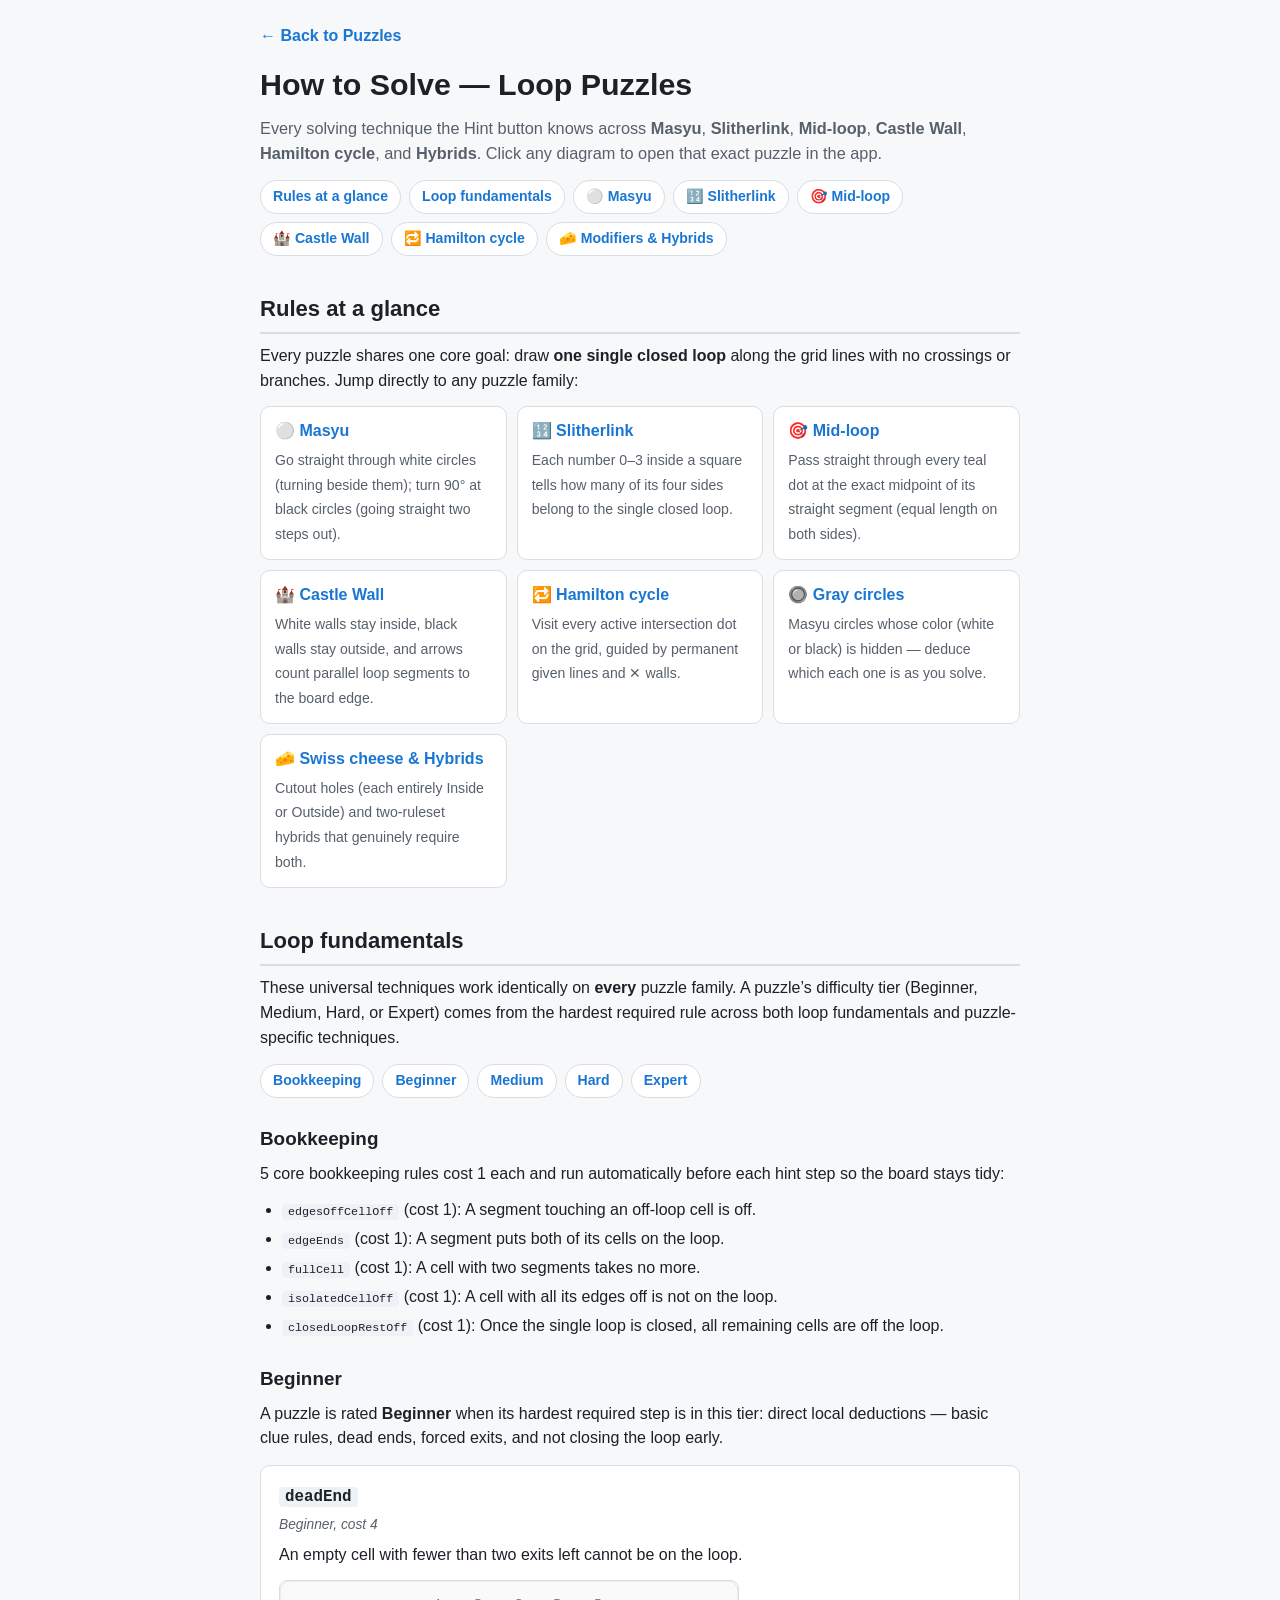
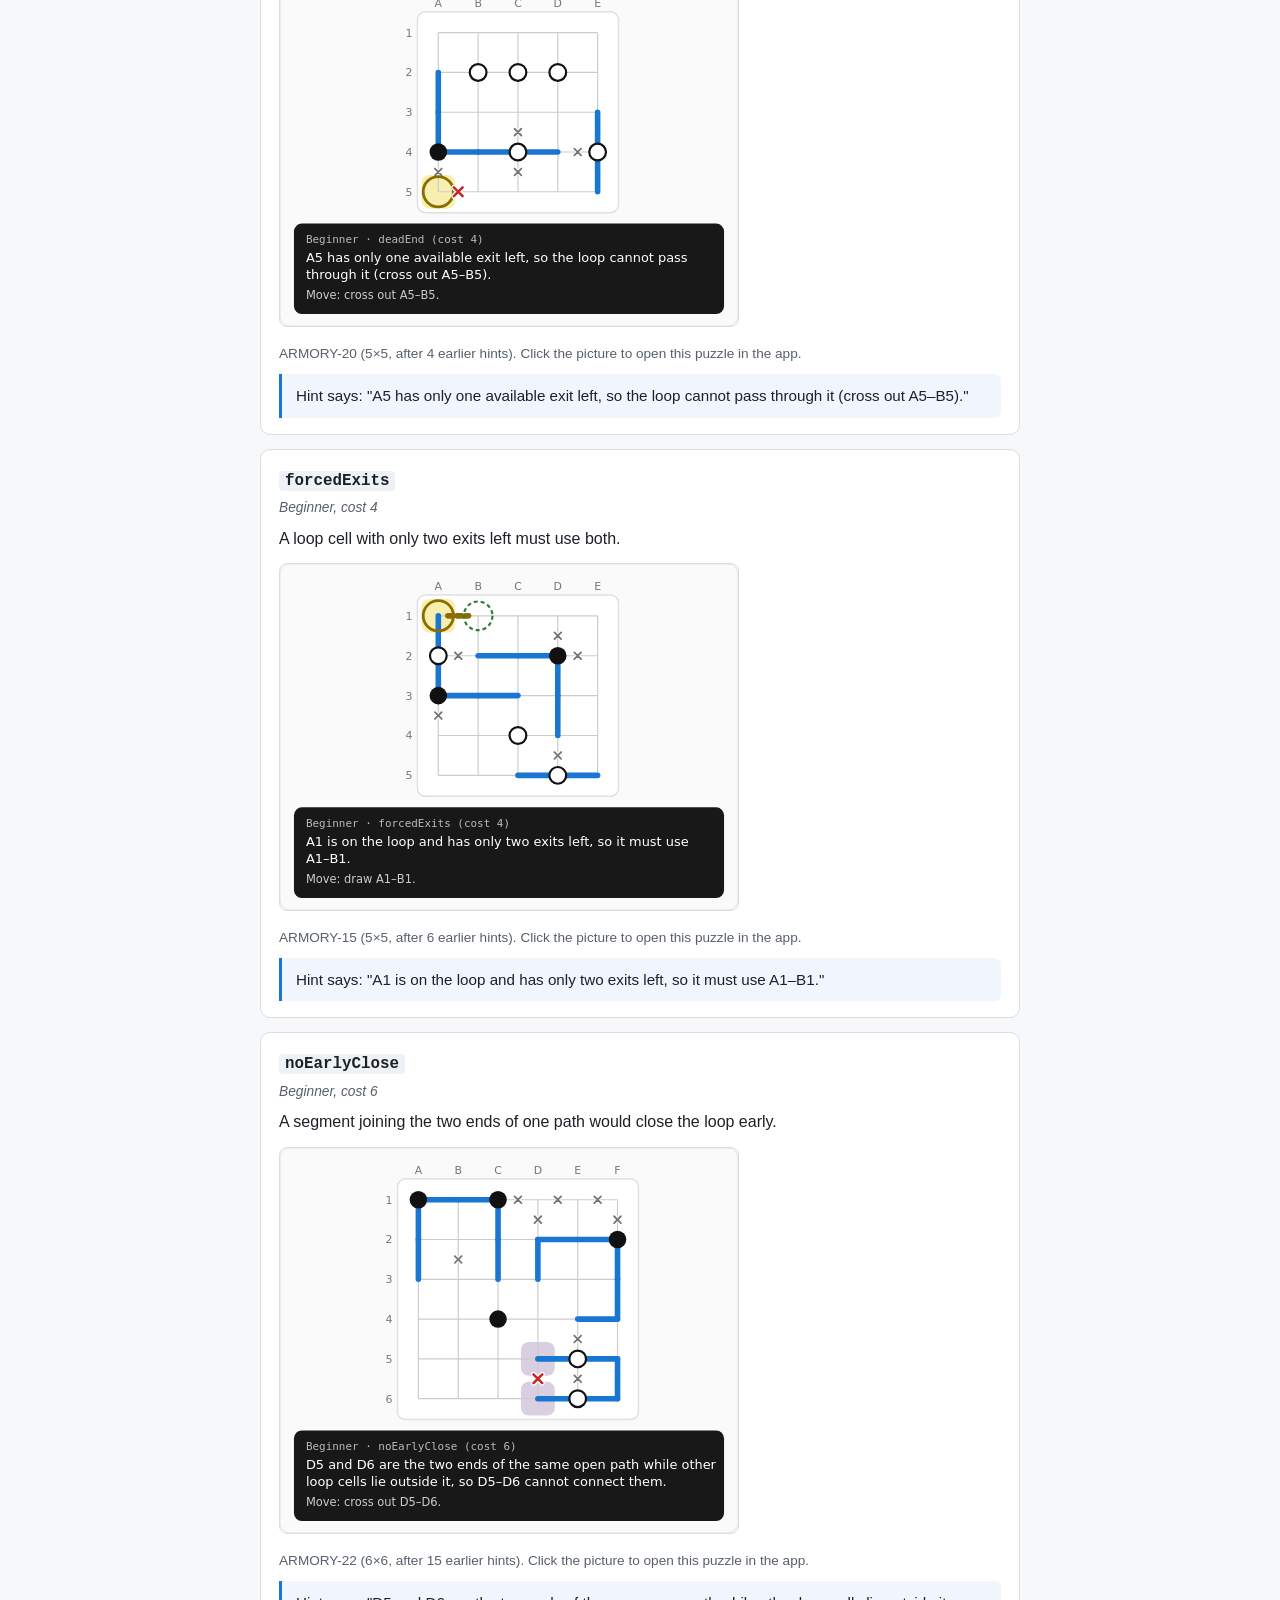
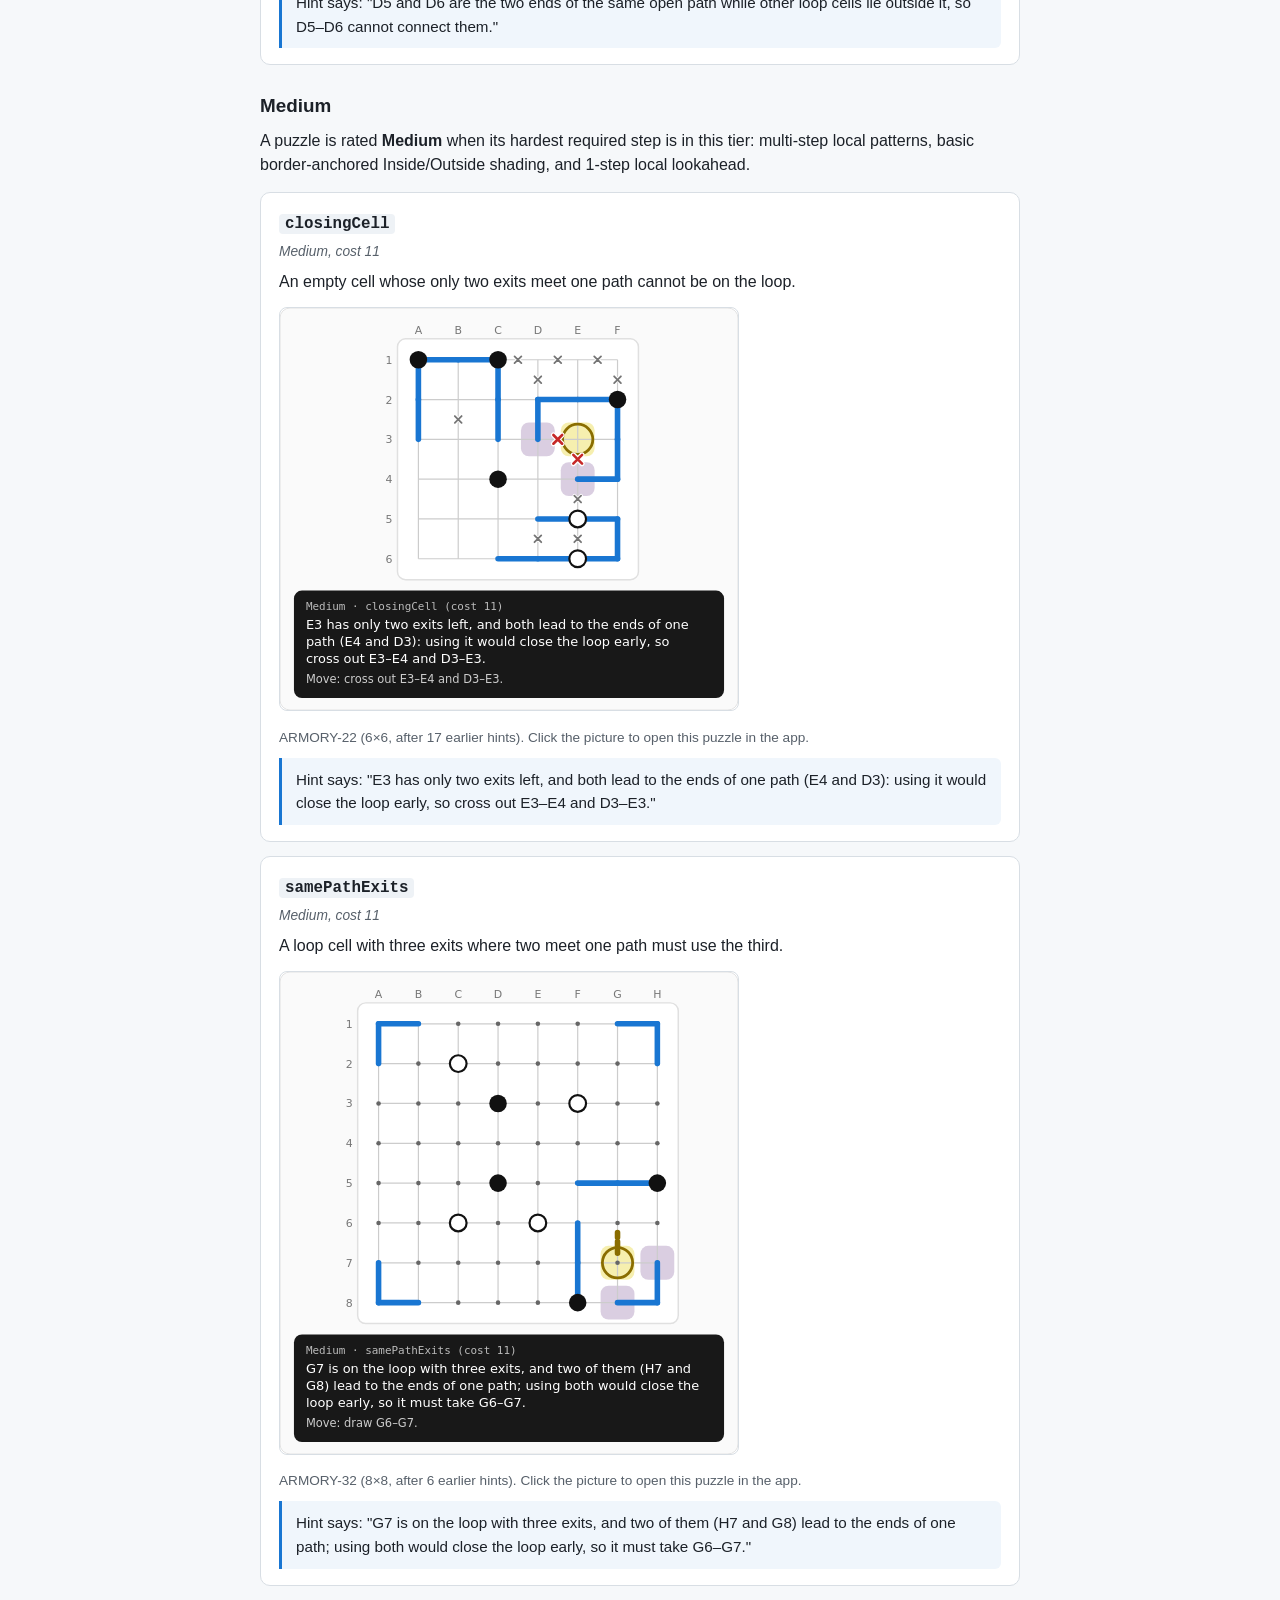
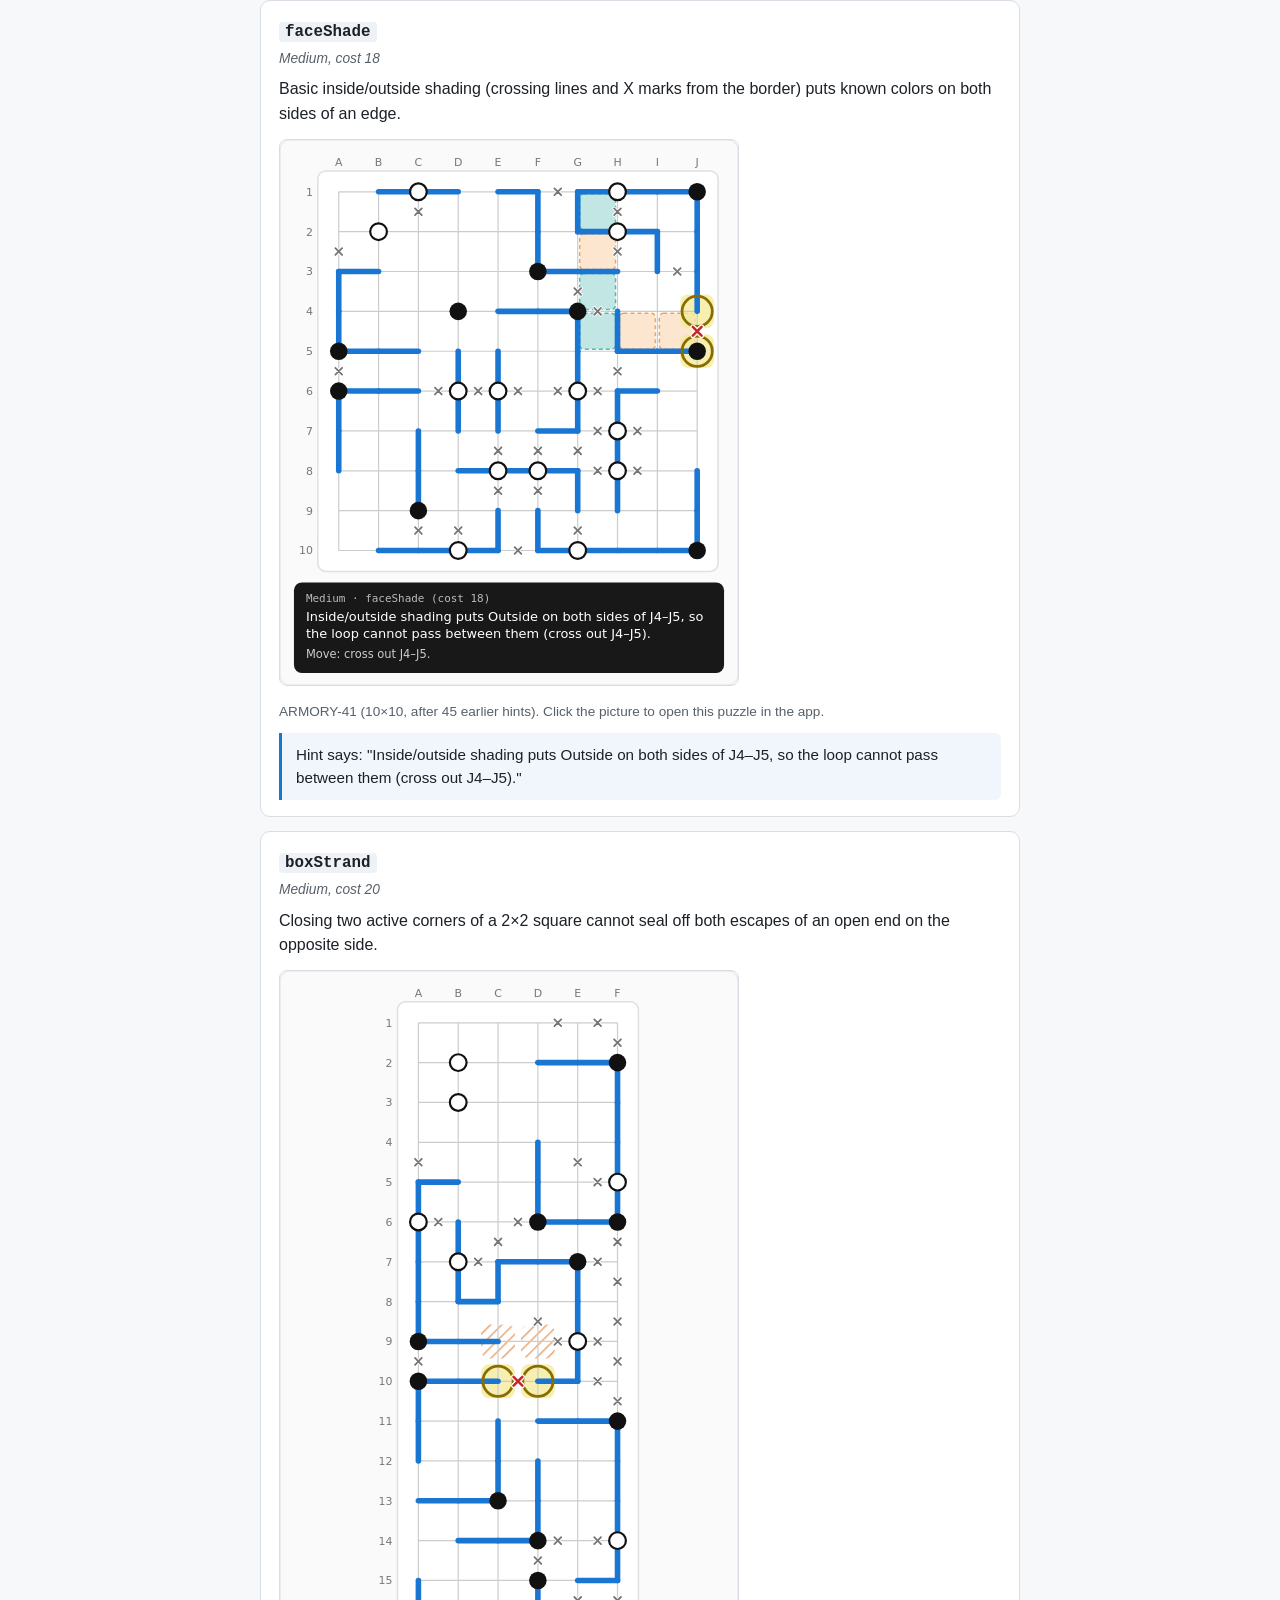
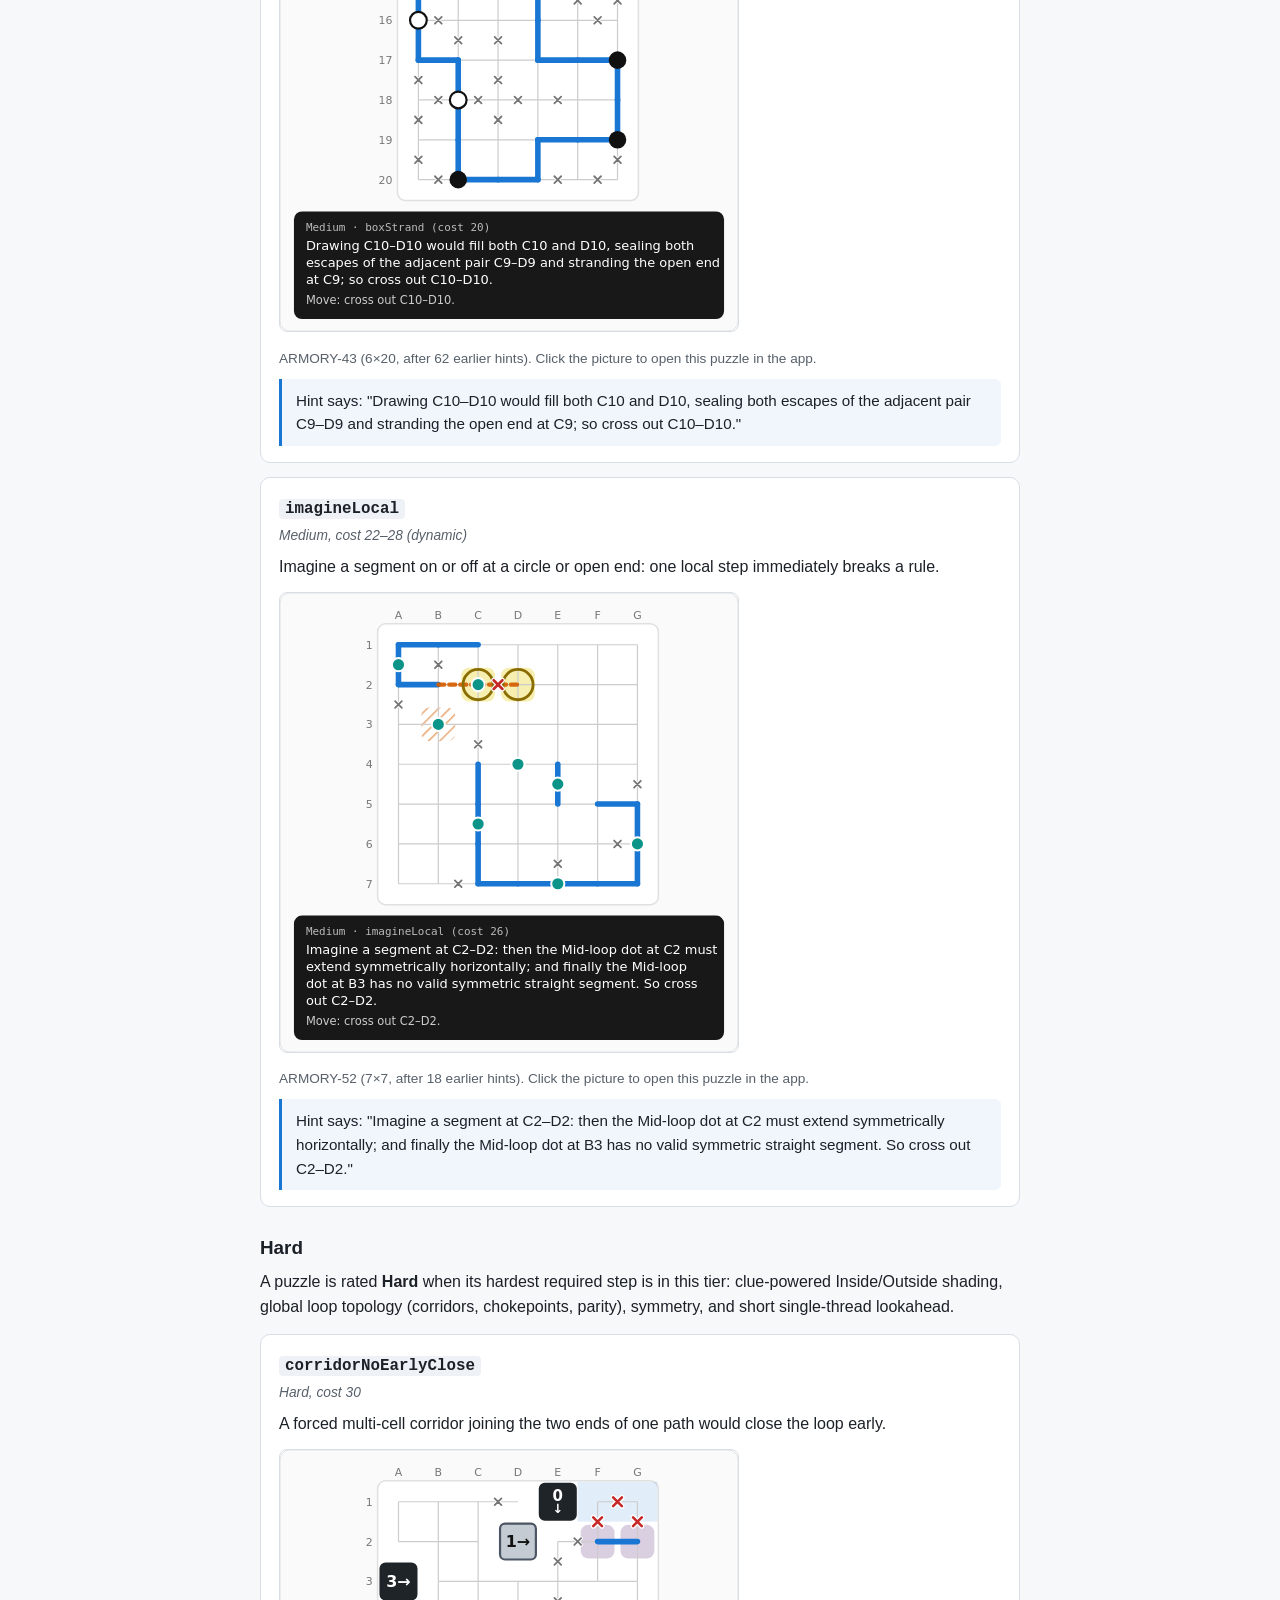
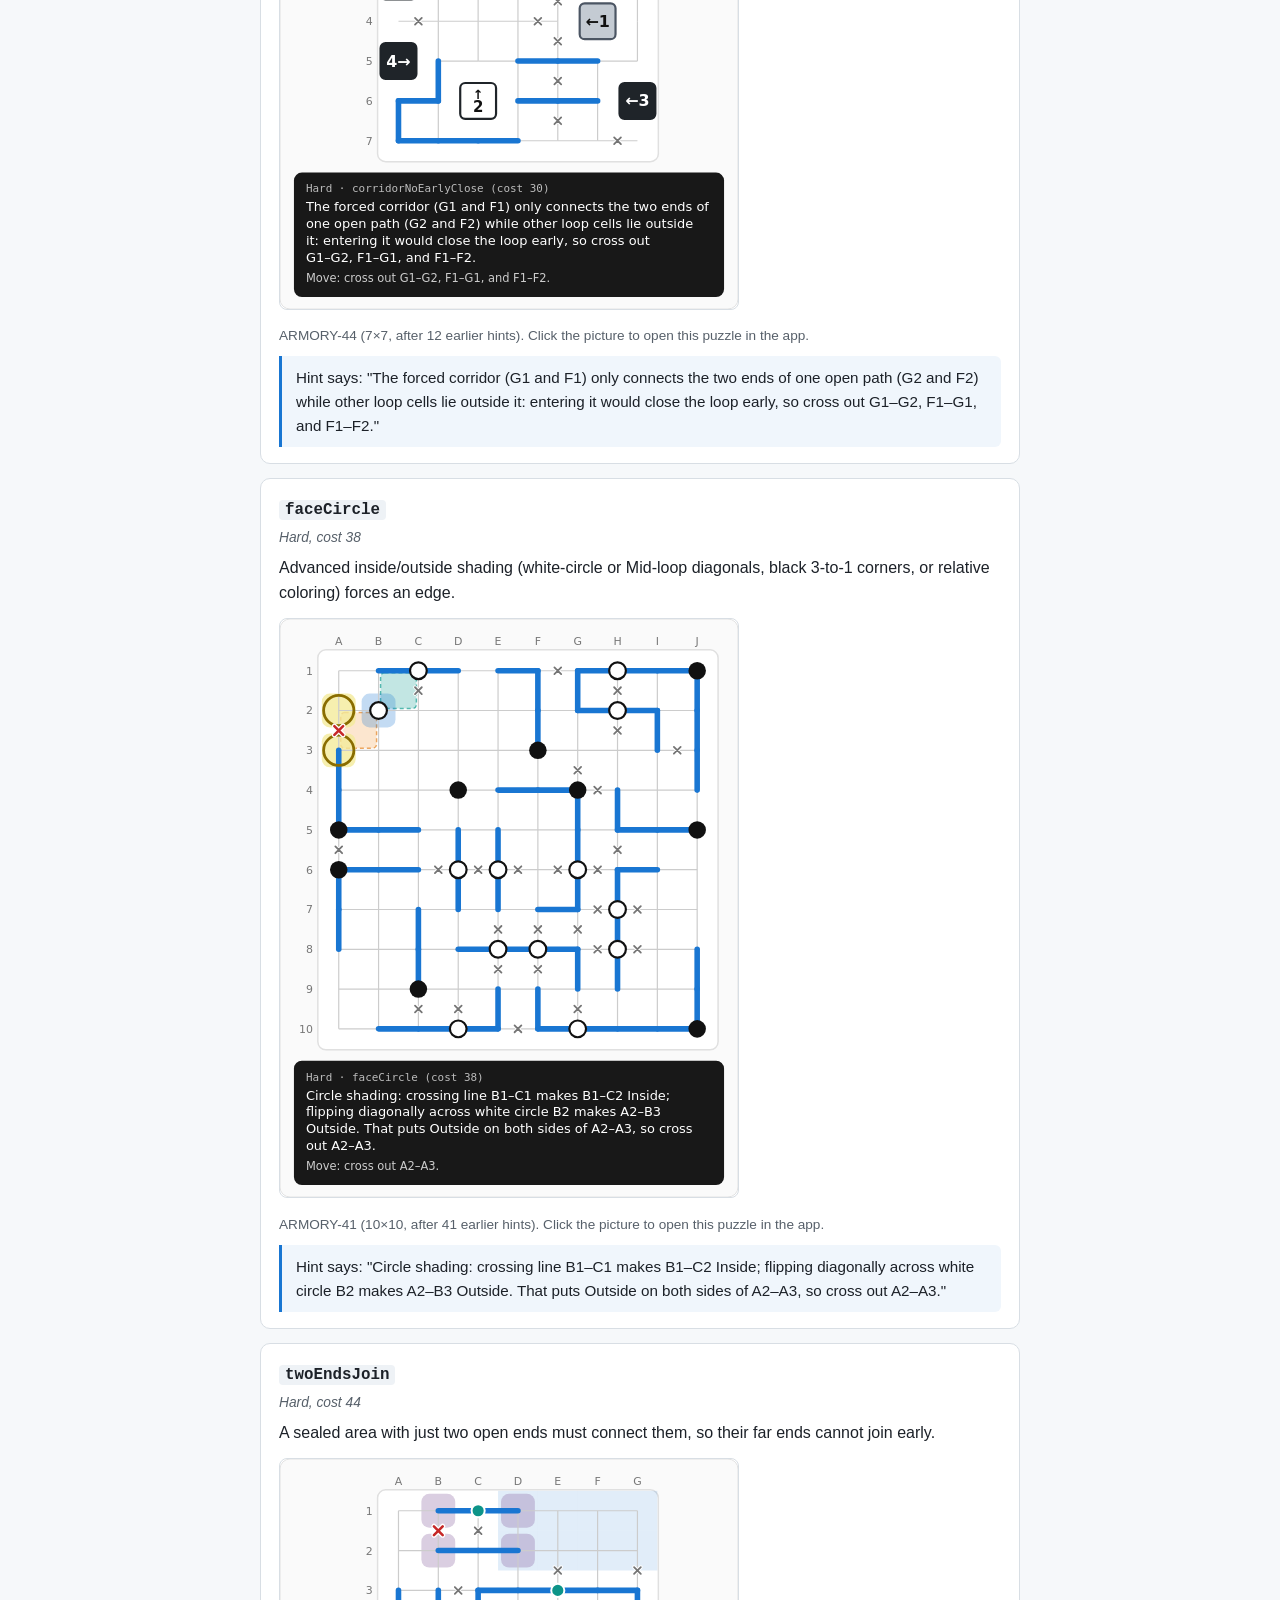
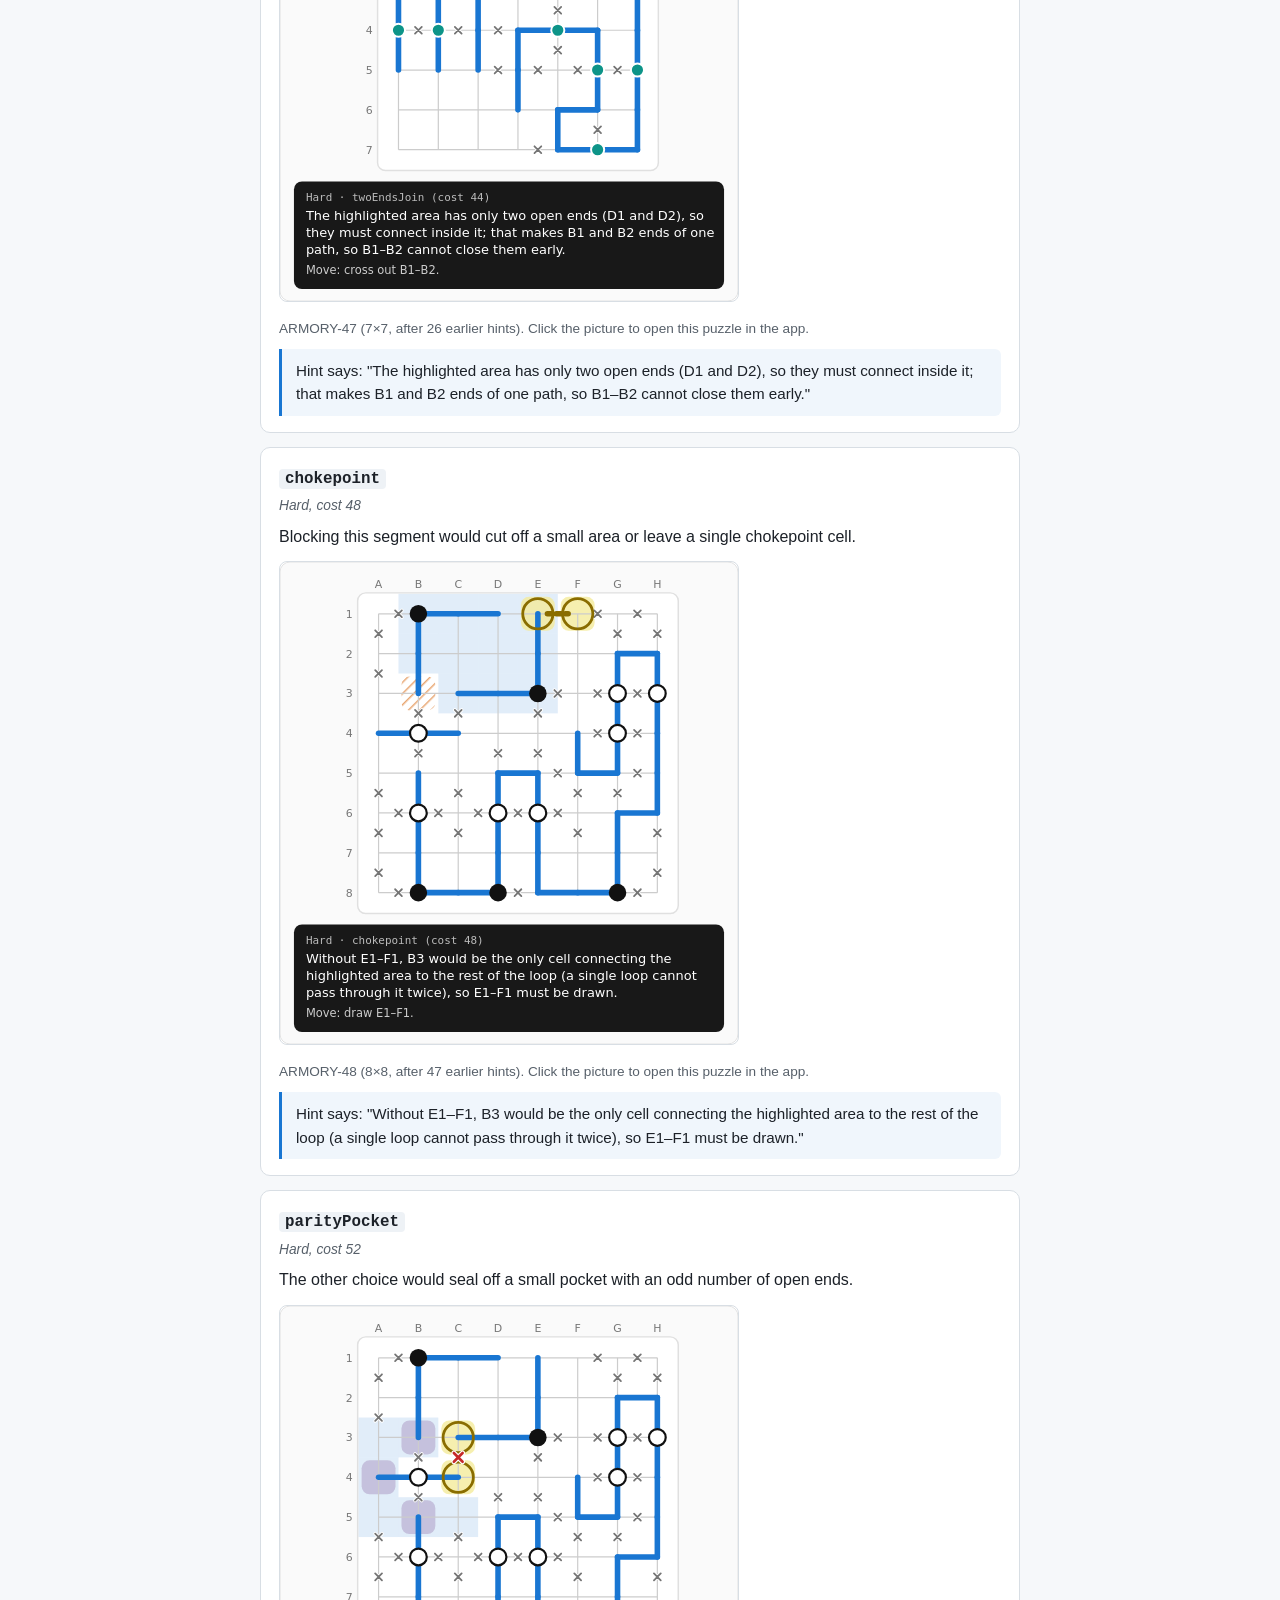
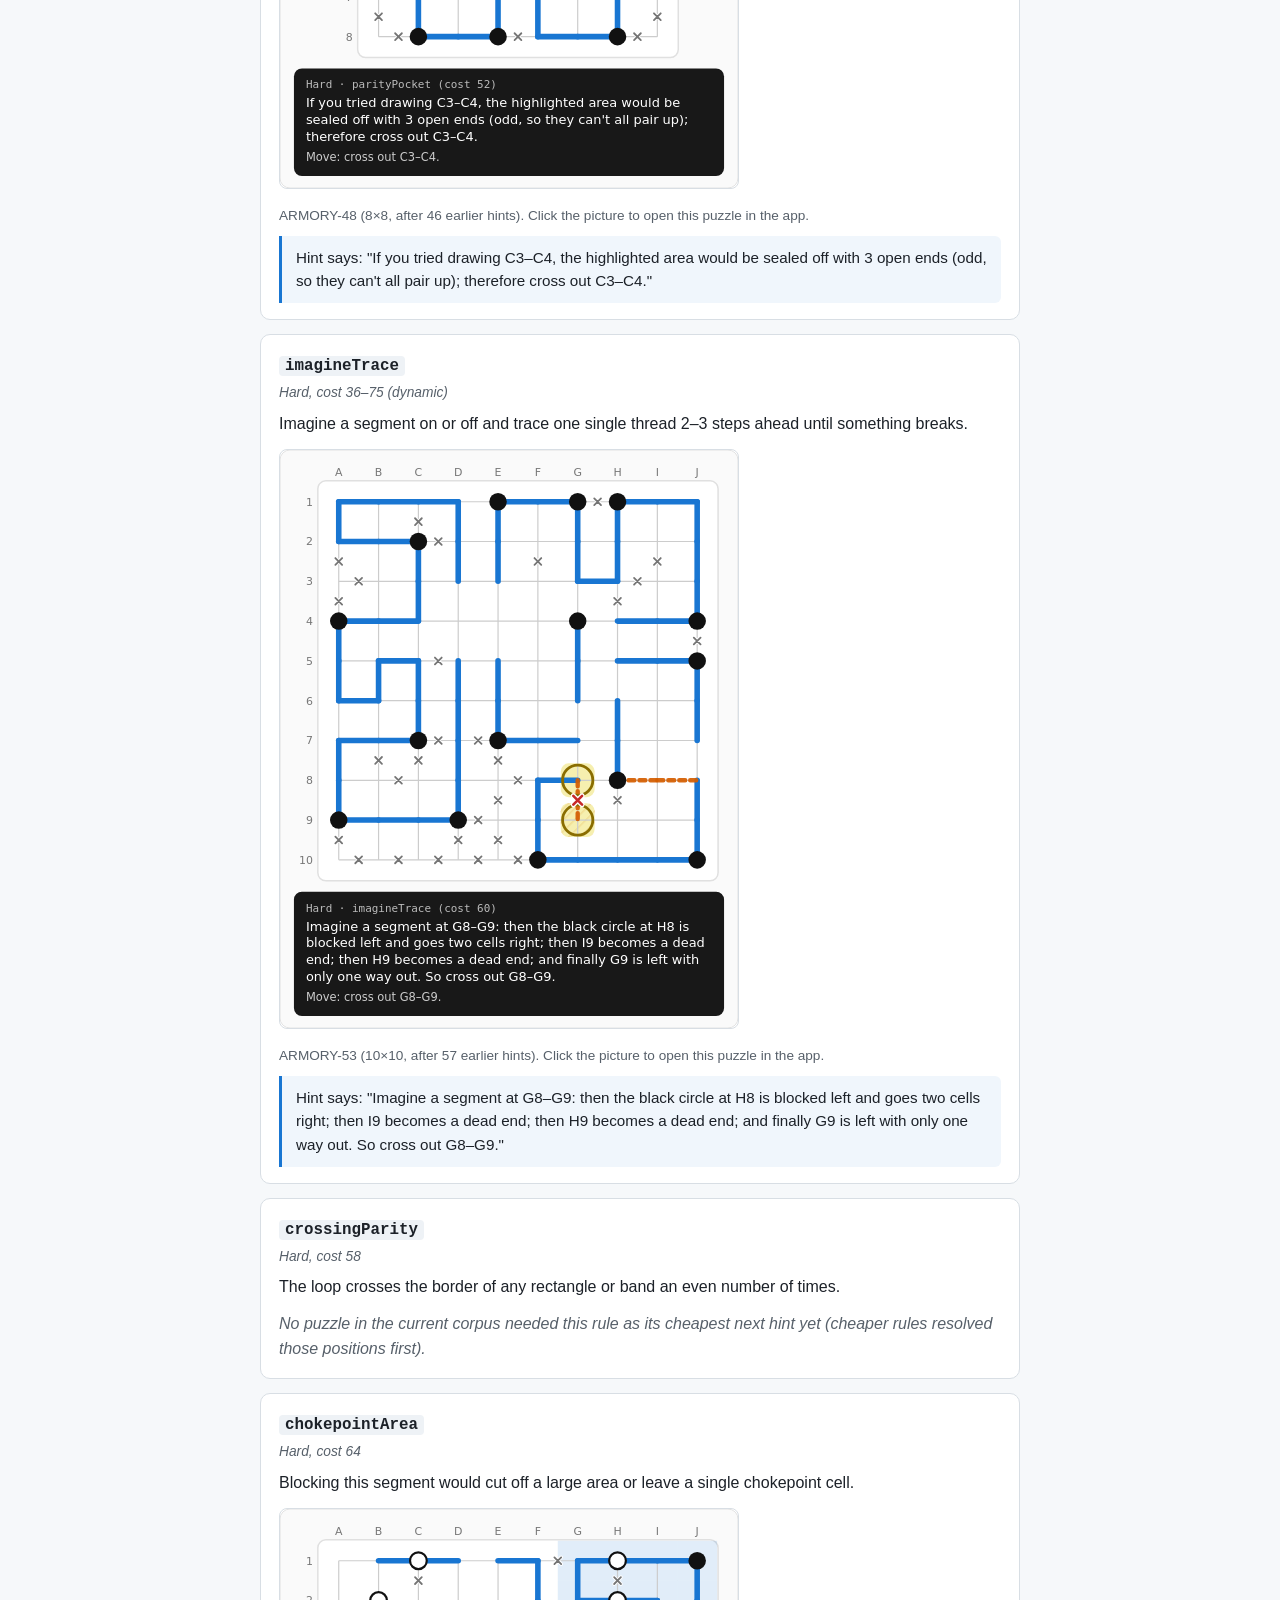
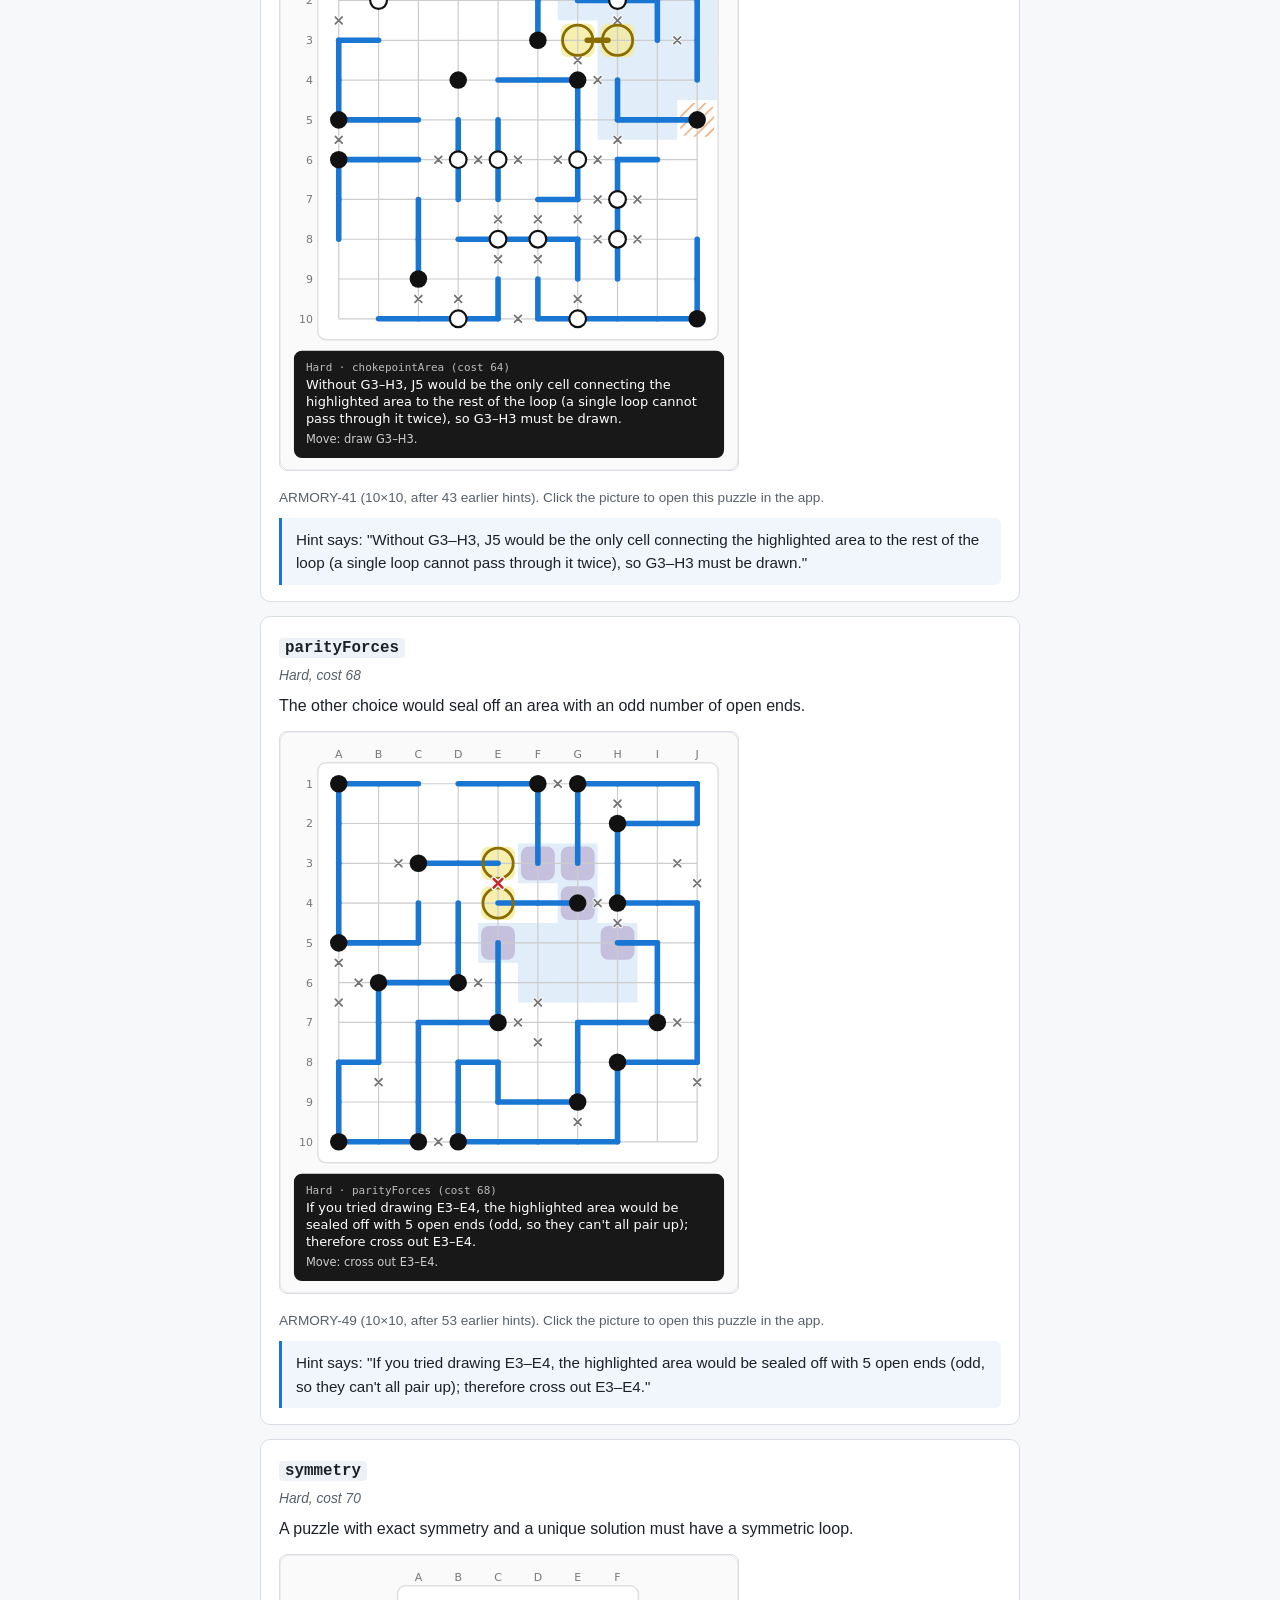
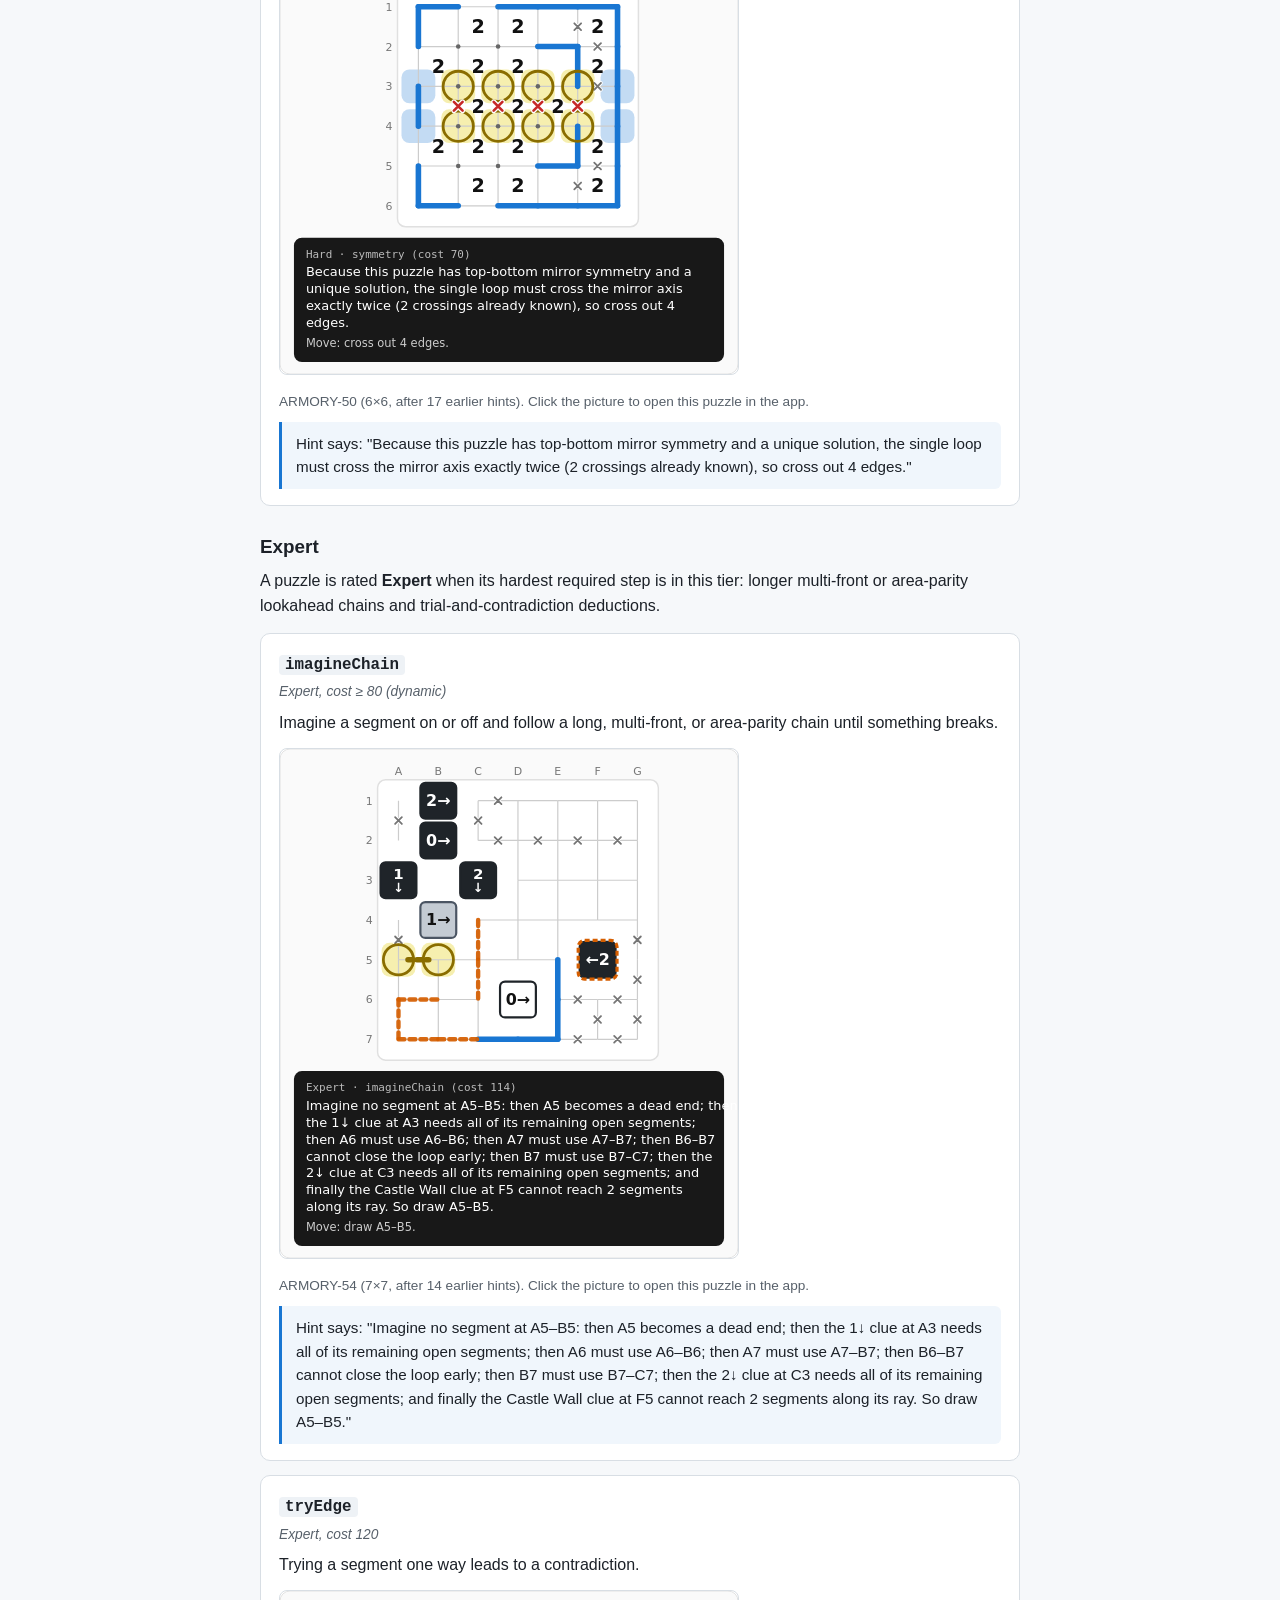
==== commit da1e5a73: "Review fixes & optimizations for Castle Wall engine, UI, generator, and audit" ====
--- a/docs/how_to_solve.html
+++ b/docs/how_to_solve.html
@@ -193,8 +193,8 @@
       <div class="rule-meta">Medium, cost 22–28 (dynamic)</div>
       <p>Imagine a segment on or off at a circle or open end: one local step immediately breaks a rule.</p>
       <a class="rule-img" href="../index.html?book=armory&amp;puzzle=52"><img src="images/imagineLocal.svg" alt="imagineLocal hint example" loading="lazy"></a>
-      <p class="caption">ARMORY-52 (7×7, after 11 earlier hints). Click the picture to open this puzzle in the app.</p>
-      <blockquote>Hint says: "Imagine no segment at E3–E4: then the 2↑ clue at E5 needs all of its remaining open segments; and finally a white/black Castle Wall inside-outside constraint is violated. So draw E3–E4."</blockquote>
+      <p class="caption">ARMORY-52 (7×7, after 18 earlier hints). Click the picture to open this puzzle in the app.</p>
+      <blockquote>Hint says: "Imagine a segment at C2–D2: then the Mid-loop dot at C2 must extend symmetrically horizontally; and finally the Mid-loop dot at B3 has no valid symmetric straight segment. So cross out C2–D2."</blockquote>
     </section>
 
     <h3 class="sub-heading" id="hard">Hard</h3>
@@ -205,8 +205,8 @@
       <div class="rule-meta">Hard, cost 30</div>
       <p>A forced multi-cell corridor joining the two ends of one path would close the loop early.</p>
       <a class="rule-img" href="../index.html?book=armory&amp;puzzle=44"><img src="images/corridorNoEarlyClose.svg" alt="corridorNoEarlyClose hint example" loading="lazy"></a>
-      <p class="caption">ARMORY-44 (7×7, after 13 earlier hints). Click the picture to open this puzzle in the app.</p>
-      <blockquote>Hint says: "The forced corridor (G7, G6, G5, G4, and G3) only connects the two ends of one open path (F7 and F3) while other loop cells lie outside it: entering it would close the loop early, so cross out 6 edges."</blockquote>
+      <p class="caption">ARMORY-44 (7×7, after 12 earlier hints). Click the picture to open this puzzle in the app.</p>
+      <blockquote>Hint says: "The forced corridor (G1 and F1) only connects the two ends of one open path (G2 and F2) while other loop cells lie outside it: entering it would close the loop early, so cross out G1–G2, F1–G1, and F1–F2."</blockquote>
     </section>
 
     <section class="rule-card" id="faceCircle">
@@ -223,8 +223,8 @@
       <div class="rule-meta">Hard, cost 44</div>
       <p>A sealed area with just two open ends must connect them, so their far ends cannot join early.</p>
       <a class="rule-img" href="../index.html?book=armory&amp;puzzle=47"><img src="images/twoEndsJoin.svg" alt="twoEndsJoin hint example" loading="lazy"></a>
-      <p class="caption">ARMORY-47 (7×7, after 19 earlier hints). Click the picture to open this puzzle in the app.</p>
-      <blockquote>Hint says: "The highlighted area has only two open ends (B4 and C4), so they must connect inside it; that makes F4 and E4 ends of one path, so E4–F4 cannot close them early."</blockquote>
+      <p class="caption">ARMORY-47 (7×7, after 26 earlier hints). Click the picture to open this puzzle in the app.</p>
+      <blockquote>Hint says: "The highlighted area has only two open ends (D1 and D2), so they must connect inside it; that makes B1 and B2 ends of one path, so B1–B2 cannot close them early."</blockquote>
     </section>
 
     <section class="rule-card" id="chokepoint">
@@ -295,9 +295,9 @@
       <h3><code>imagineChain</code></h3>
       <div class="rule-meta">Expert, cost ≥ 80 (dynamic)</div>
       <p>Imagine a segment on or off and follow a long, multi-front, or area-parity chain until something breaks.</p>
-      <a class="rule-img" href="../index.html?book=armory&amp;puzzle=30"><img src="images/imagineChain.svg" alt="imagineChain hint example" loading="lazy"></a>
-      <p class="caption">ARMORY-30 (7×7, after 5 earlier hints). Click the picture to open this puzzle in the app.</p>
-      <blockquote>Hint says: "Imagine no segment at C6–D6: then the 2→ clue at A6 needs all of its remaining open segments; then F6 must use F6–F7; then G6 must use G6–G7; then F7 must use F7–G7; and finally the loop closes early while A1 is still outside it. So draw C6–D6."</blockquote>
+      <a class="rule-img" href="../index.html?book=armory&amp;puzzle=54"><img src="images/imagineChain.svg" alt="imagineChain hint example" loading="lazy"></a>
+      <p class="caption">ARMORY-54 (7×7, after 14 earlier hints). Click the picture to open this puzzle in the app.</p>
+      <blockquote>Hint says: "Imagine no segment at A5–B5: then A5 becomes a dead end; then the 1↓ clue at A3 needs all of its remaining open segments; then A6 must use A6–B6; then A7 must use A7–B7; then B6–B7 cannot close the loop early; then B7 must use B7–C7; then the 2↓ clue at C3 needs all of its remaining open segments; and finally the Castle Wall clue at F5 cannot reach 2 segments along its ray. So draw A5–B5."</blockquote>
     </section>
 
     <section class="rule-card" id="tryEdge">
@@ -305,8 +305,8 @@
       <div class="rule-meta">Expert, cost 120</div>
       <p>Trying a segment one way leads to a contradiction.</p>
       <a class="rule-img" href="../index.html?book=armory&amp;puzzle=51"><img src="images/tryEdge.svg" alt="tryEdge hint example" loading="lazy"></a>
-      <p class="caption">ARMORY-51 (8×8, after 28 earlier hints). Click the picture to open this puzzle in the app.</p>
-      <blockquote>Hint says: "Imagine no segment at C2–C3 and follow the forced deductions (starting with: the black circle at C3 is blocked up and goes two cells down; then the 1← clue at H4 needs all of its remaining open segments; then D4 becomes a dead end; then F4 must use F3–F4; reaching a contradiction after 5 steps). So draw C2–C3."</blockquote>
+      <p class="caption">ARMORY-51 (8×8, after 30 earlier hints). Click the picture to open this puzzle in the app.</p>
+      <blockquote>Hint says: "Imagine a segment at C6–C7 and follow the forced deductions (starting with: the white circle at C7 must go vertically; then the 2↓ clue at C2 already has 2 segments, so the rest of its ray is off; then C3 becomes a dead end; then B3 must use B3–B4; reaching a contradiction after 18 steps). So cross out C6–C7."</blockquote>
     </section>
 
     <h2 id="puzzle-masyu">⚪ Masyu</h2>
@@ -647,7 +647,7 @@
       <p>A 0 arrow crosses out every parallel segment along its ray.</p>
       <a class="rule-img" href="../index.html?book=armory&amp;puzzle=10"><img src="images/castleZero.svg" alt="castleZero hint example" loading="lazy"></a>
       <p class="caption">ARMORY-10 (6×6, the empty board). Click the picture to open this puzzle in the app.</p>
-      <blockquote>Hint says: "The 0↑ clue at E4 allows zero parallel loop segments up from it — cross out E2–E3 and E1–E2."</blockquote>
+      <blockquote>Hint says: "The 0← clue at E6 allows zero parallel loop segments left from it — cross out A6–B6."</blockquote>
     </section>
 
     <section class="rule-card" id="castleCount">
@@ -656,7 +656,7 @@
       <p>A numbered arrow whose open segments match its count fills or crosses out the rest of its ray.</p>
       <a class="rule-img" href="../index.html?book=armory&amp;puzzle=11"><img src="images/castleCount.svg" alt="castleCount hint example" loading="lazy"></a>
       <p class="caption">ARMORY-11 (6×6, the empty board). Click the picture to open this puzzle in the app.</p>
-      <blockquote>Hint says: "The 2← clue at F2 needs every remaining open segment left from it to reach 2 — draw B2–C2 and A2–B2."</blockquote>
+      <blockquote>Hint says: "The 2← clue at D3 needs every remaining open segment left from it to reach 2 — draw B3–C3 and A3–B3."</blockquote>
     </section>
 
     <section class="rule-card" id="castleWallEdge">
@@ -664,8 +664,8 @@
       <div class="rule-meta">Beginner, cost 3</div>
       <p>An edge directly separating a white (inside) wall from the border or a black (outside) wall must be drawn, while same-color gaps are crossed out.</p>
       <a class="rule-img" href="../index.html?book=armory&amp;puzzle=12"><img src="images/castleWallEdge.svg" alt="castleWallEdge hint example" loading="lazy"></a>
-      <p class="caption">ARMORY-12 (6×6, after 1 earlier hint). Click the picture to open this puzzle in the app.</p>
-      <blockquote>Hint says: "Both the black wall at B2 and the board edge lie outside the loop, so no loop segment can separate them — cross out 4 edges."</blockquote>
+      <p class="caption">ARMORY-12 (6×6, the empty board). Click the picture to open this puzzle in the app.</p>
+      <blockquote>Hint says: "The white wall at B2 must lie inside the loop while the board edge is outside, so the loop must pass between them — draw 6 segments."</blockquote>
     </section>
 
     <section class="rule-card" id="castleRayDiff">
@@ -673,8 +673,8 @@
       <div class="rule-meta">Medium, cost 10</div>
       <p>Two same-direction arrows in the same row or column pin the exact segment count in the gap between them.</p>
       <a class="rule-img" href="../index.html?book=armory&amp;puzzle=29"><img src="images/castleRayDiff.svg" alt="castleRayDiff hint example" loading="lazy"></a>
-      <p class="caption">ARMORY-29 (10×10, after 8 earlier hints). Click the picture to open this puzzle in the app.</p>
-      <blockquote>Hint says: "Comparing 3→ at A2 with 1→ at E2 leaves exactly 2 segments in the gap between them — draw B2–C2 and C2–D2."</blockquote>
+      <p class="caption">ARMORY-29 (10×10, after 13 earlier hints). Click the picture to open this puzzle in the app.</p>
+      <blockquote>Hint says: "Both 3← at J4 and 3← at G4 count the same total left, so there can be zero segments in the gap between them — cross out H4–I4."</blockquote>
     </section>
 
     <section class="rule-card" id="castleRayBound">
@@ -682,8 +682,8 @@
       <div class="rule-meta">Medium, cost 12</div>
       <p>Coupled straight corridors and forced turns along an arrow ray bound which segments can fit its count.</p>
       <a class="rule-img" href="../index.html?book=armory&amp;puzzle=30"><img src="images/castleRayBound.svg" alt="castleRayBound hint example" loading="lazy"></a>
-      <p class="caption">ARMORY-30 (7×7, after 3 earlier hints). Click the picture to open this puzzle in the app.</p>
-      <blockquote>Hint says: "Along the 1← ray from G5, a forced straight corridor along the ray is longer than the 1 remaining segment allowed — cross out E5–F5 and D5–E5."</blockquote>
+      <p class="caption">ARMORY-30 (7×7, after 4 earlier hints). Click the picture to open this puzzle in the app.</p>
+      <blockquote>Hint says: "Along the 3↓ ray from E2, turn limits along the ray leave zero spare capacity to reach 3 remaining segments — draw E3–E4 and E6–E7."</blockquote>
     </section>
 
     <h2 id="variant-full">🔁 Hamilton cycle</h2>
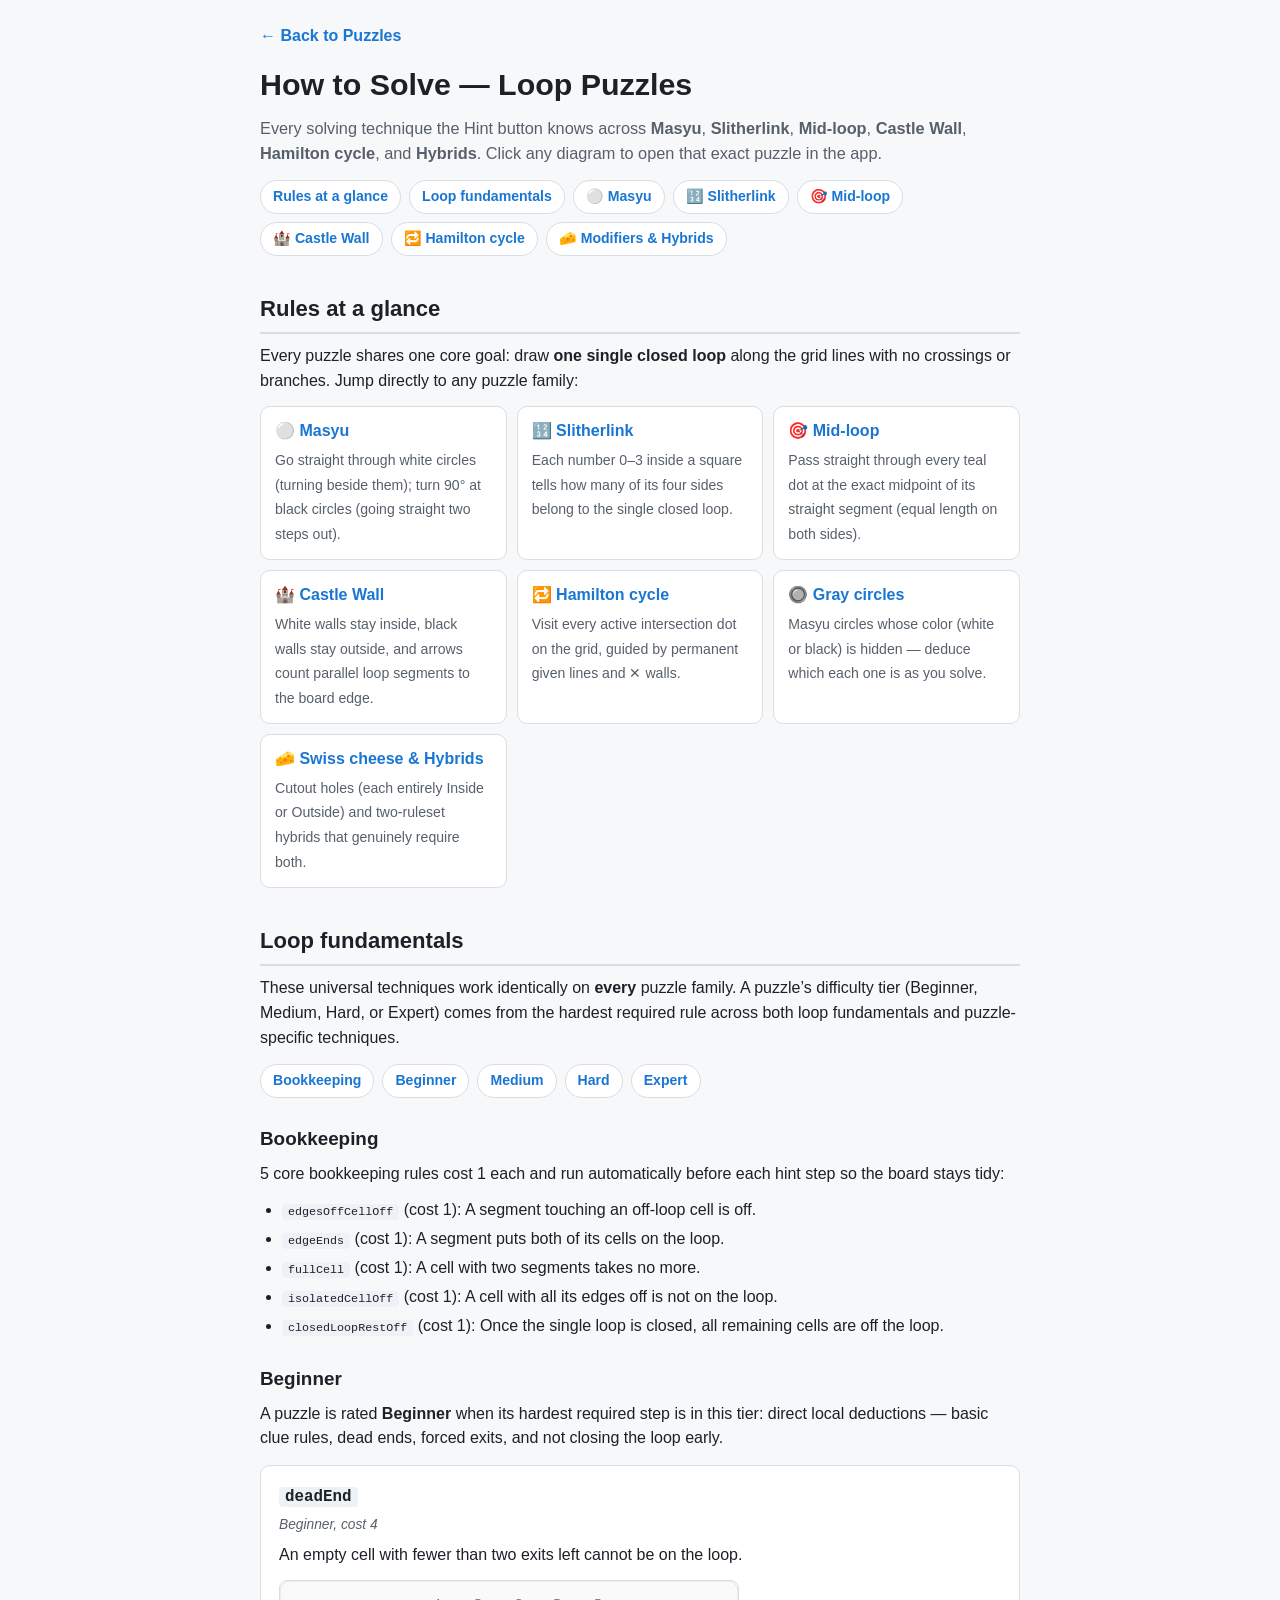
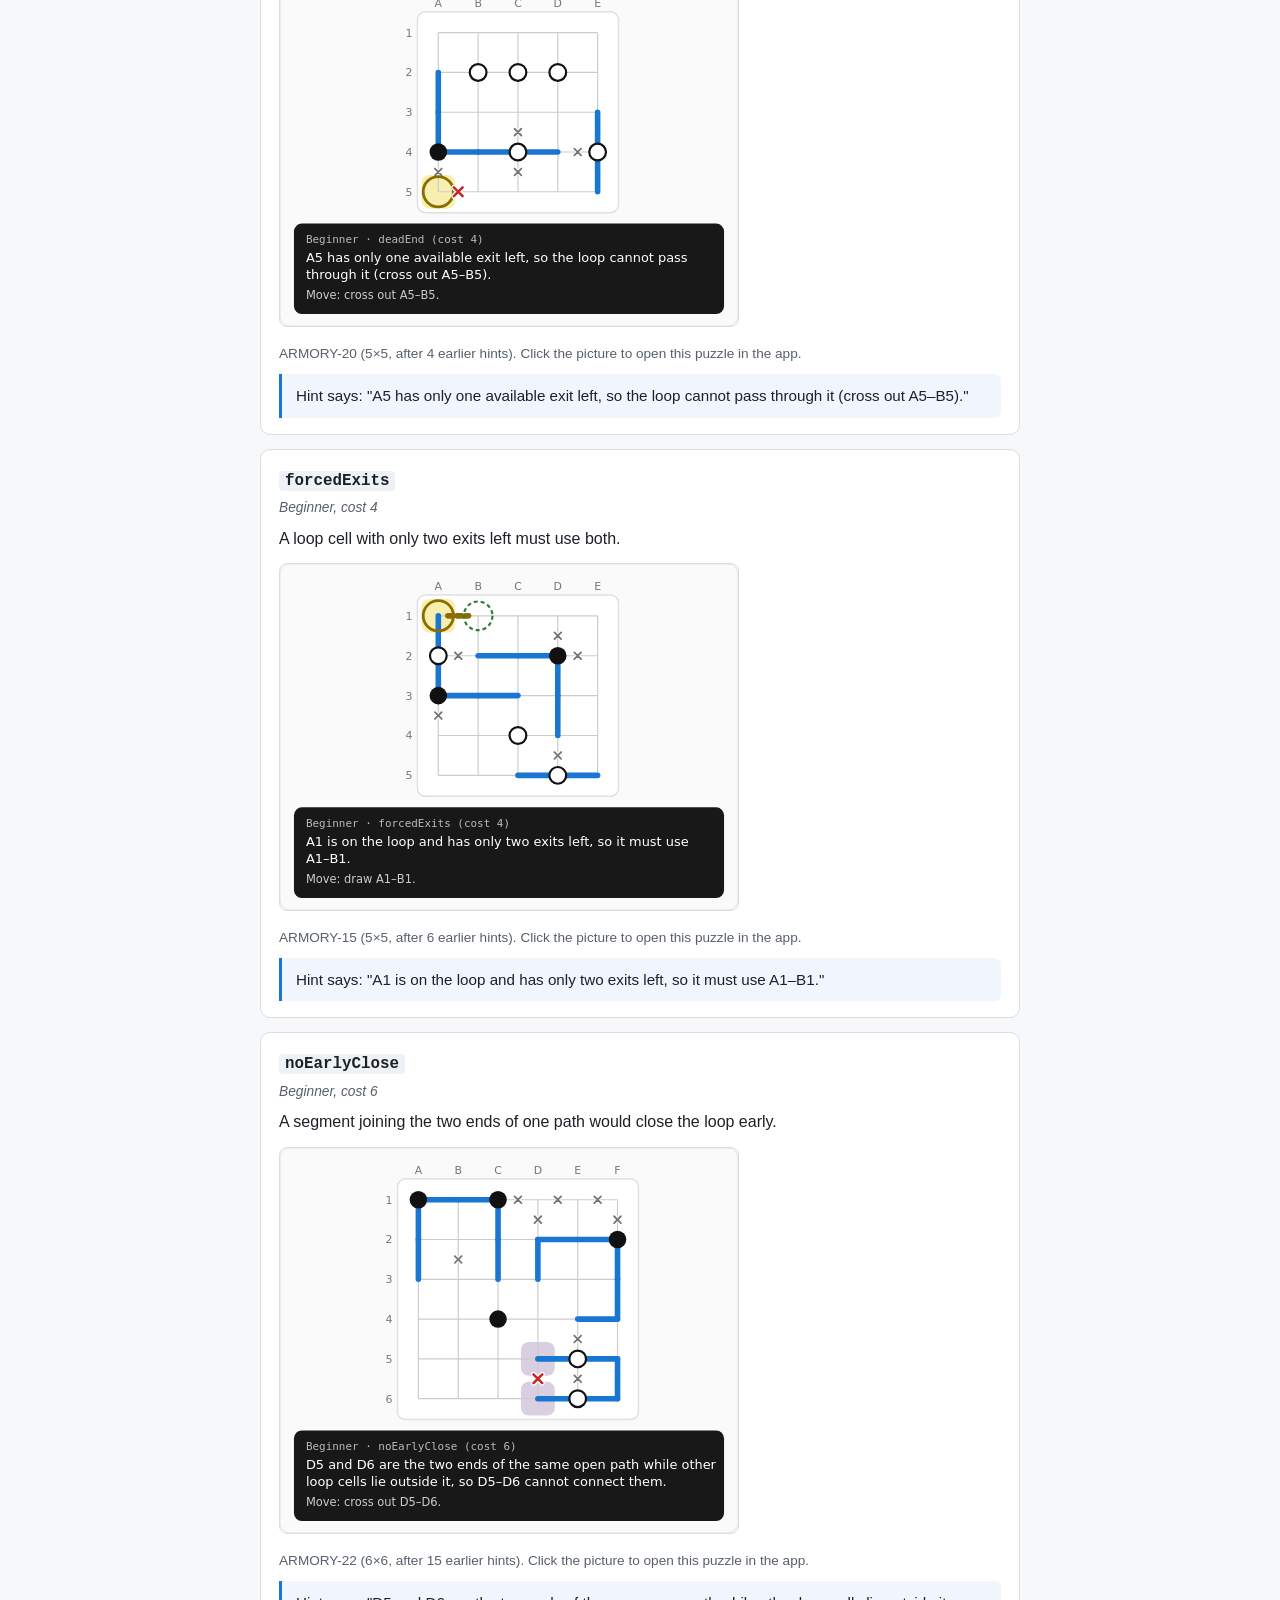
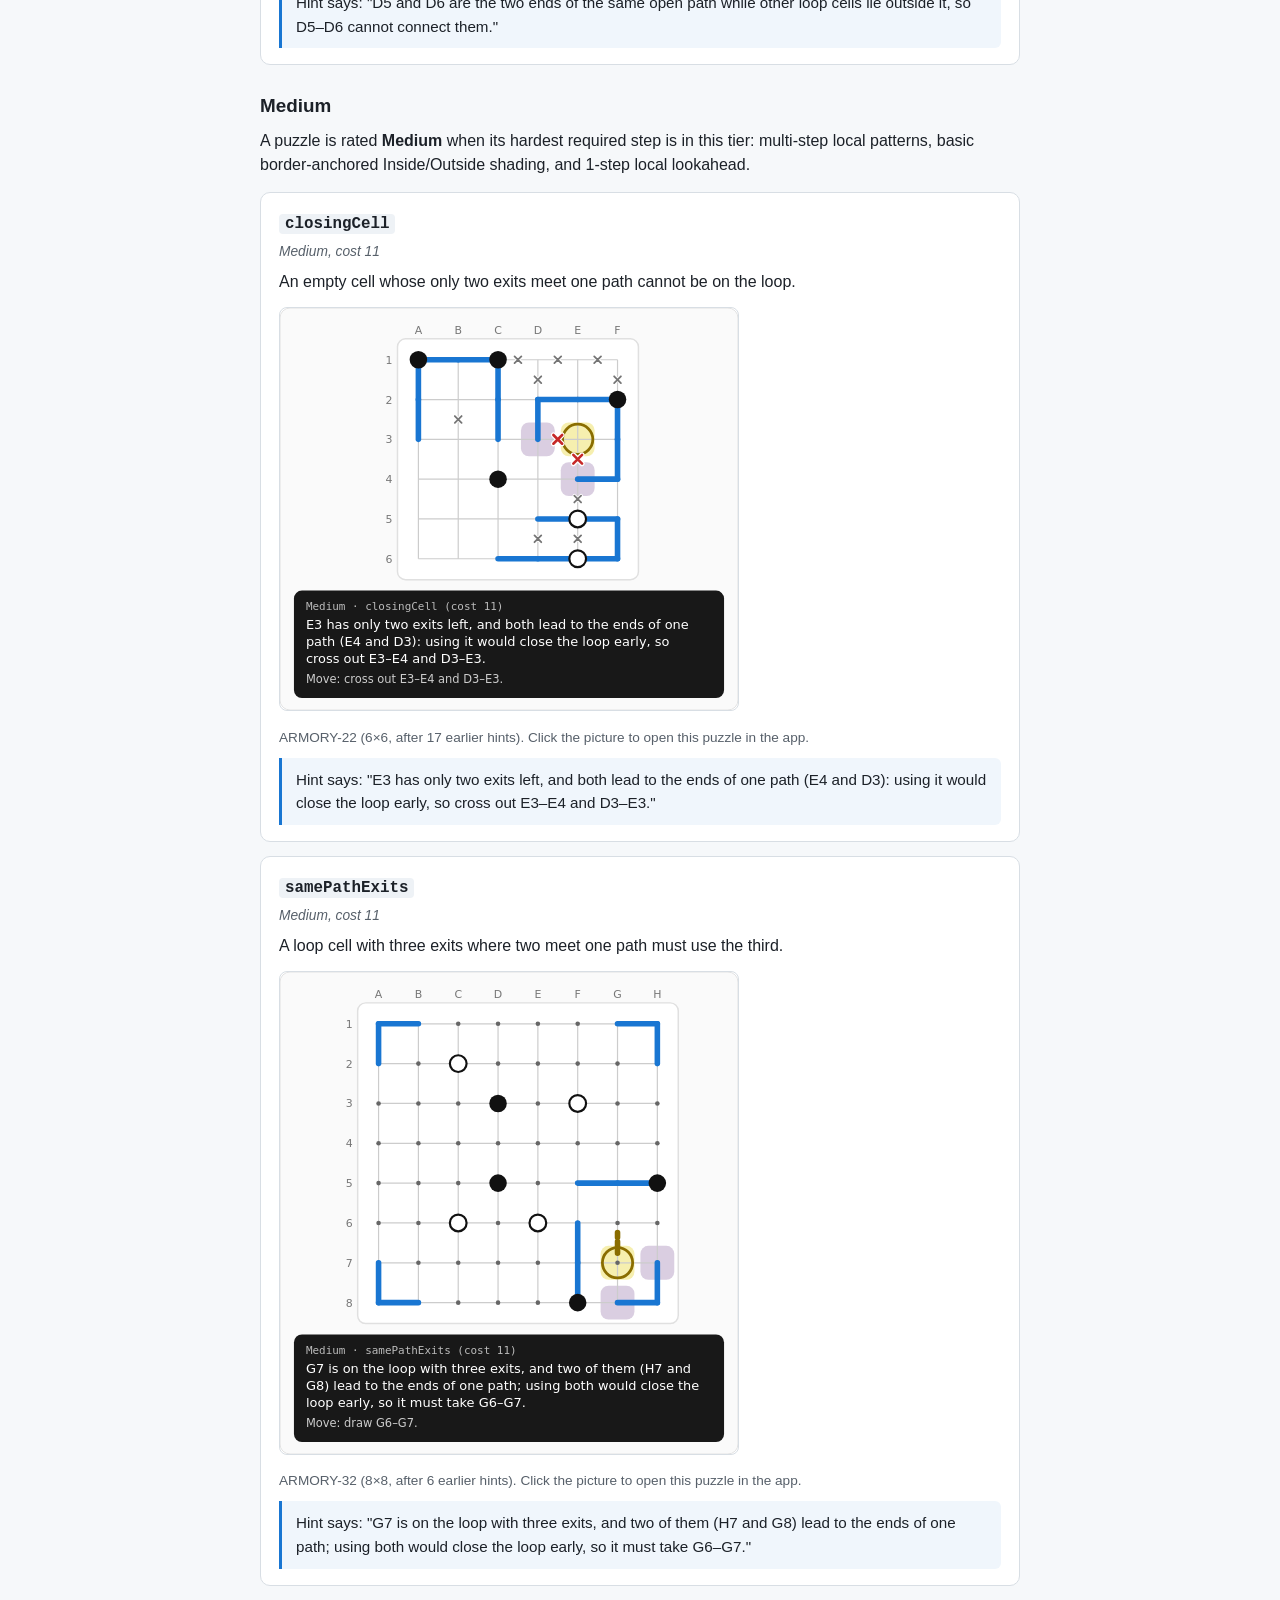
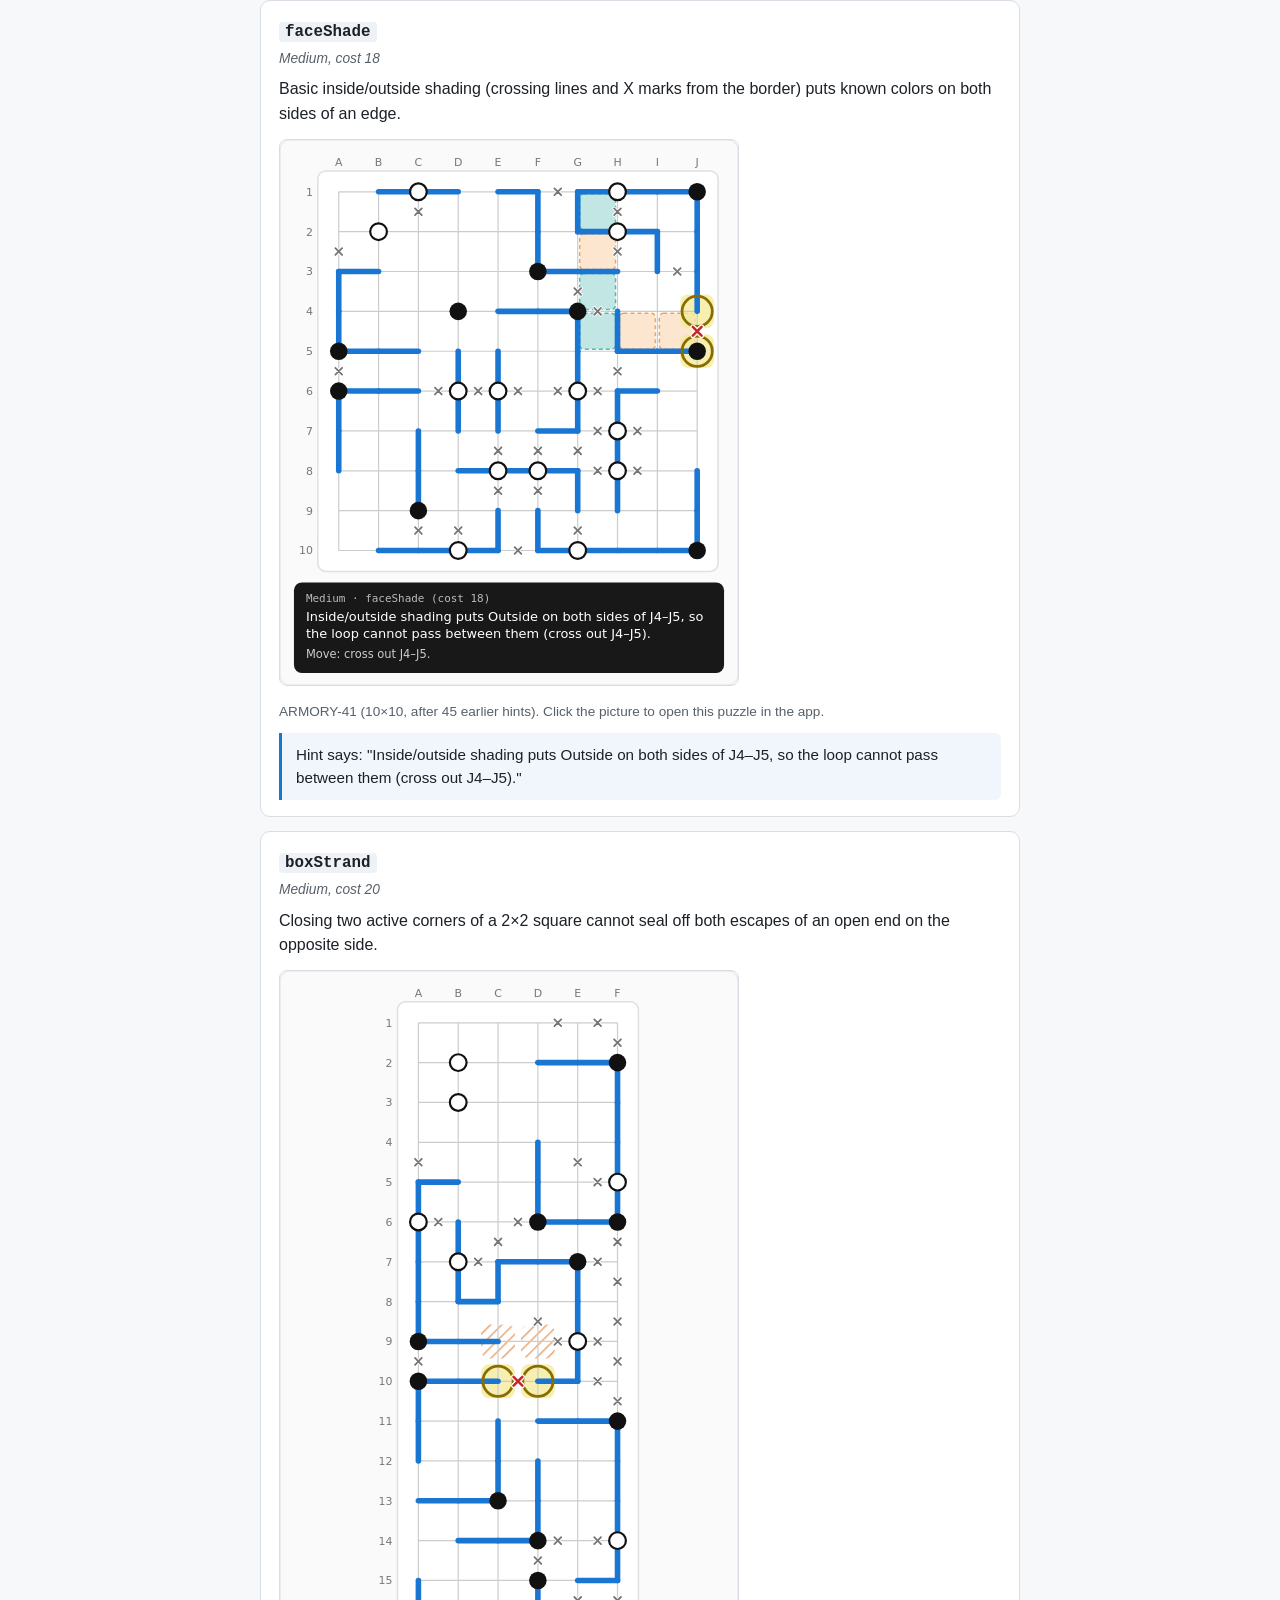
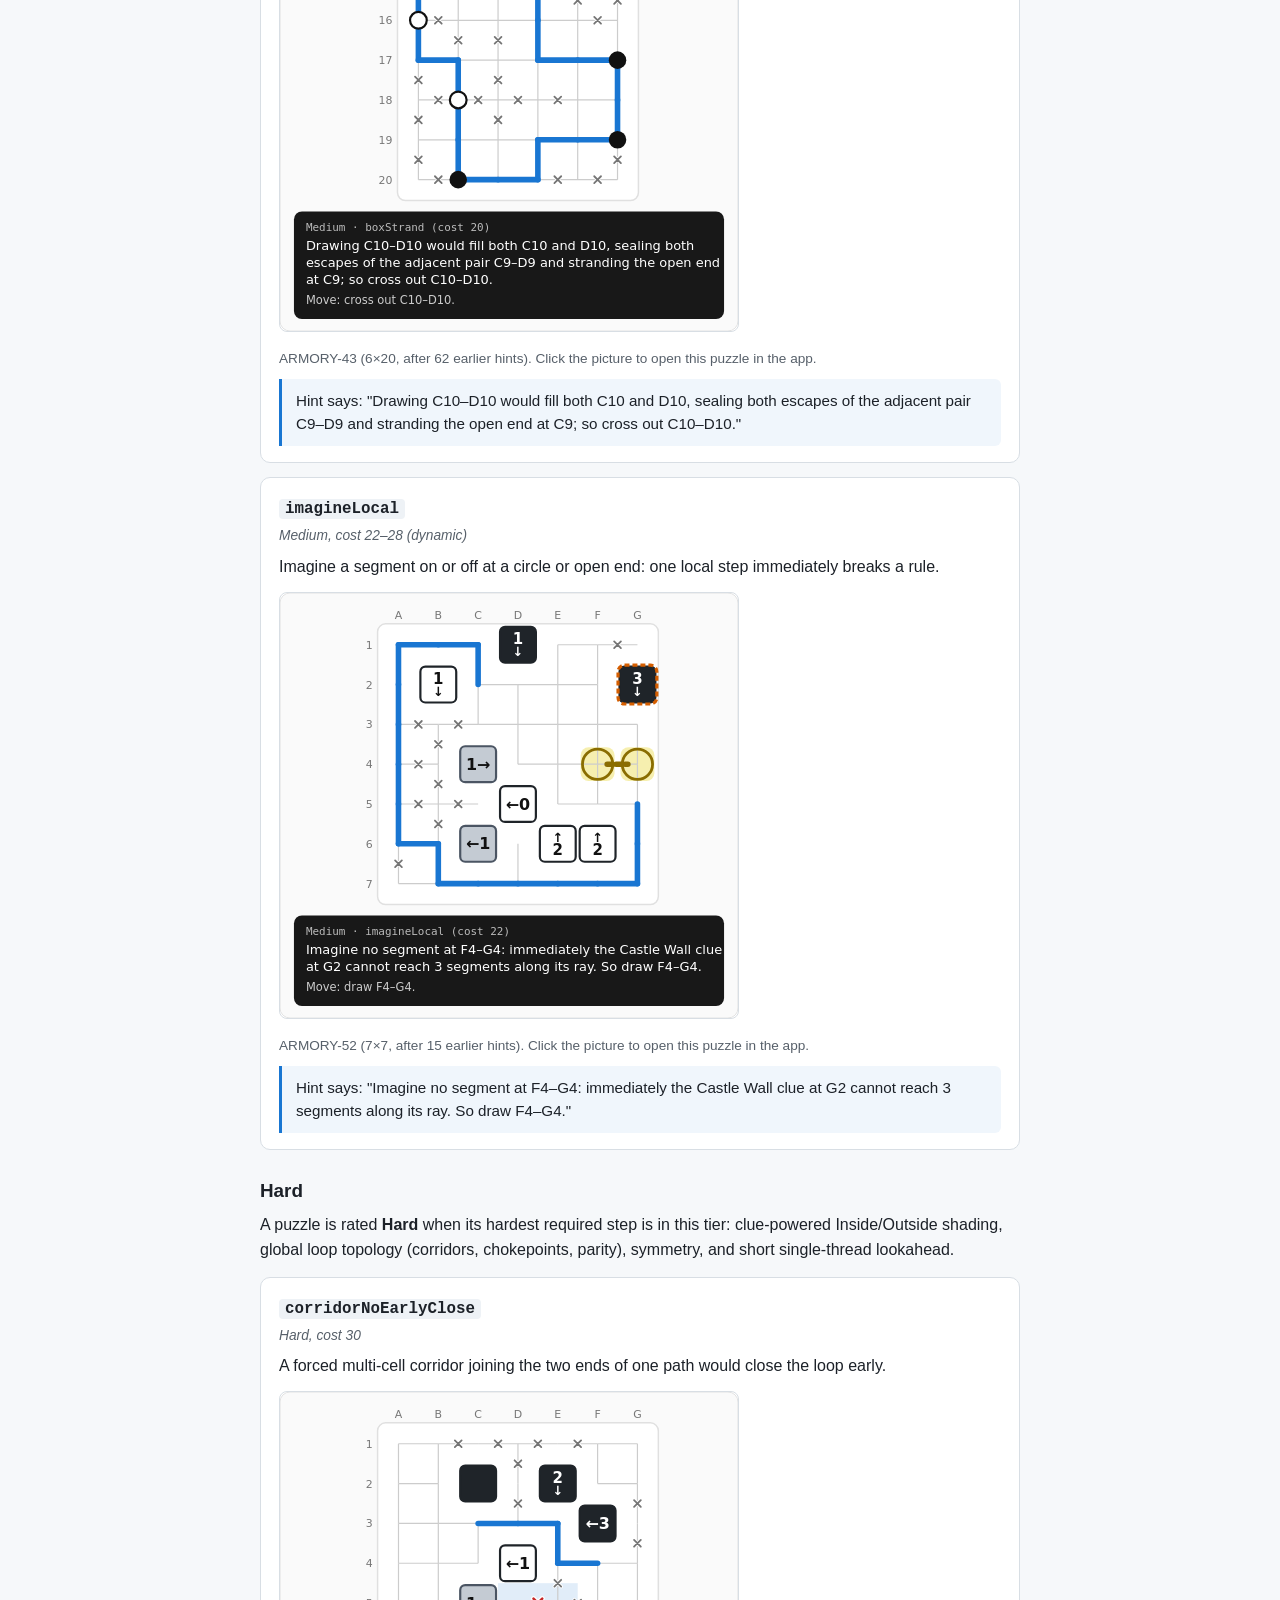
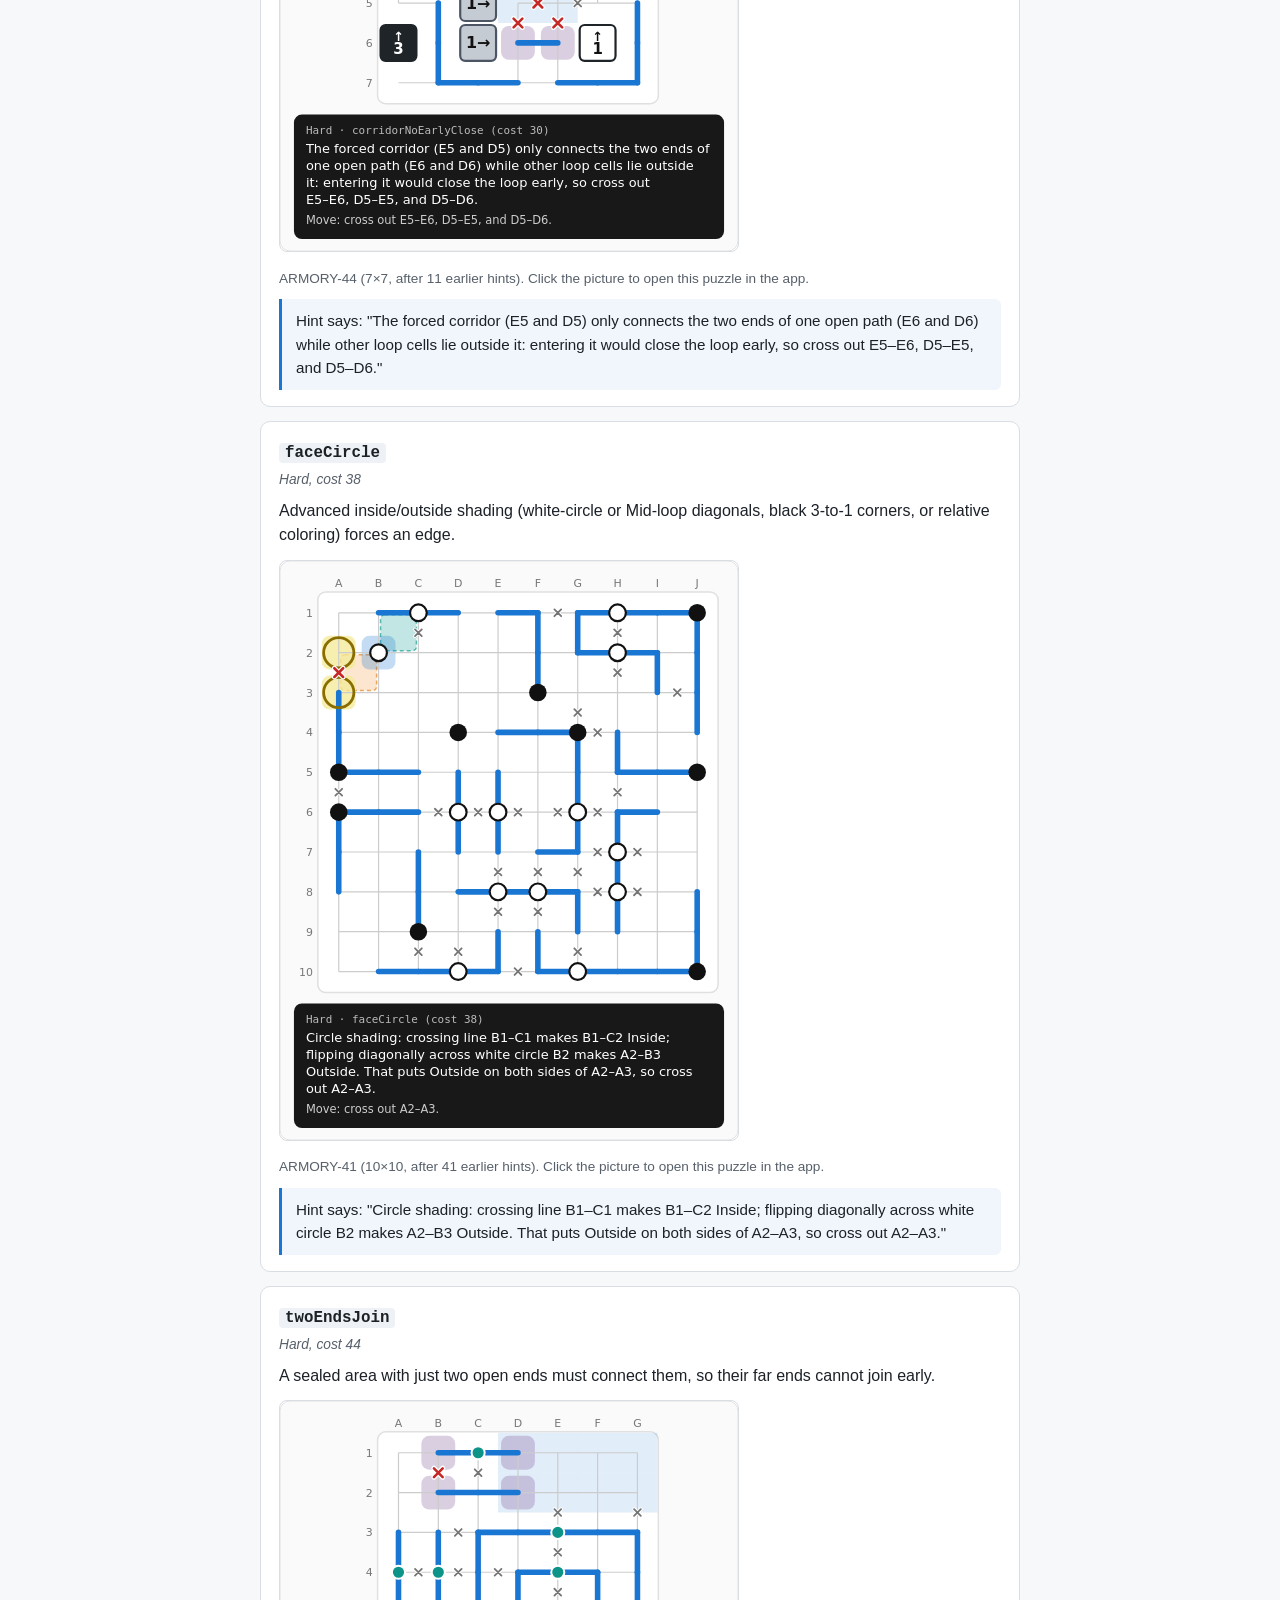
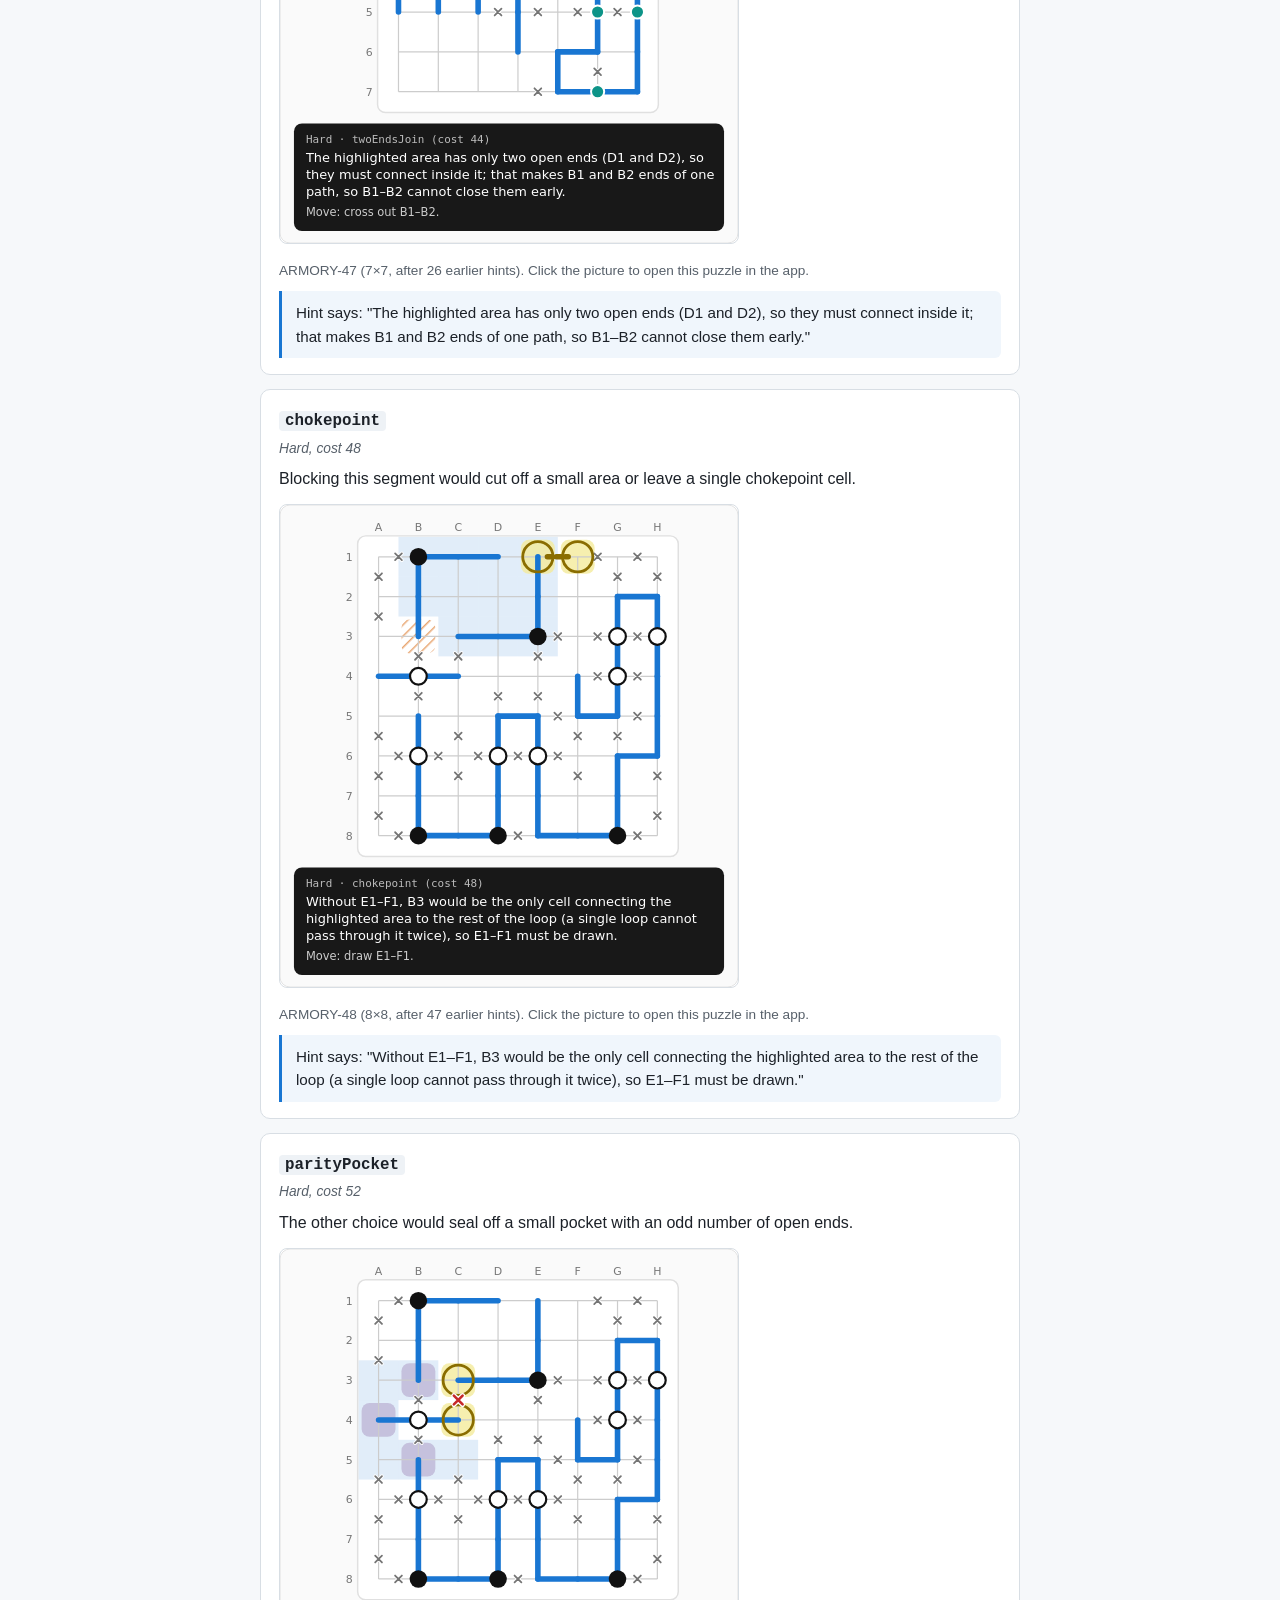
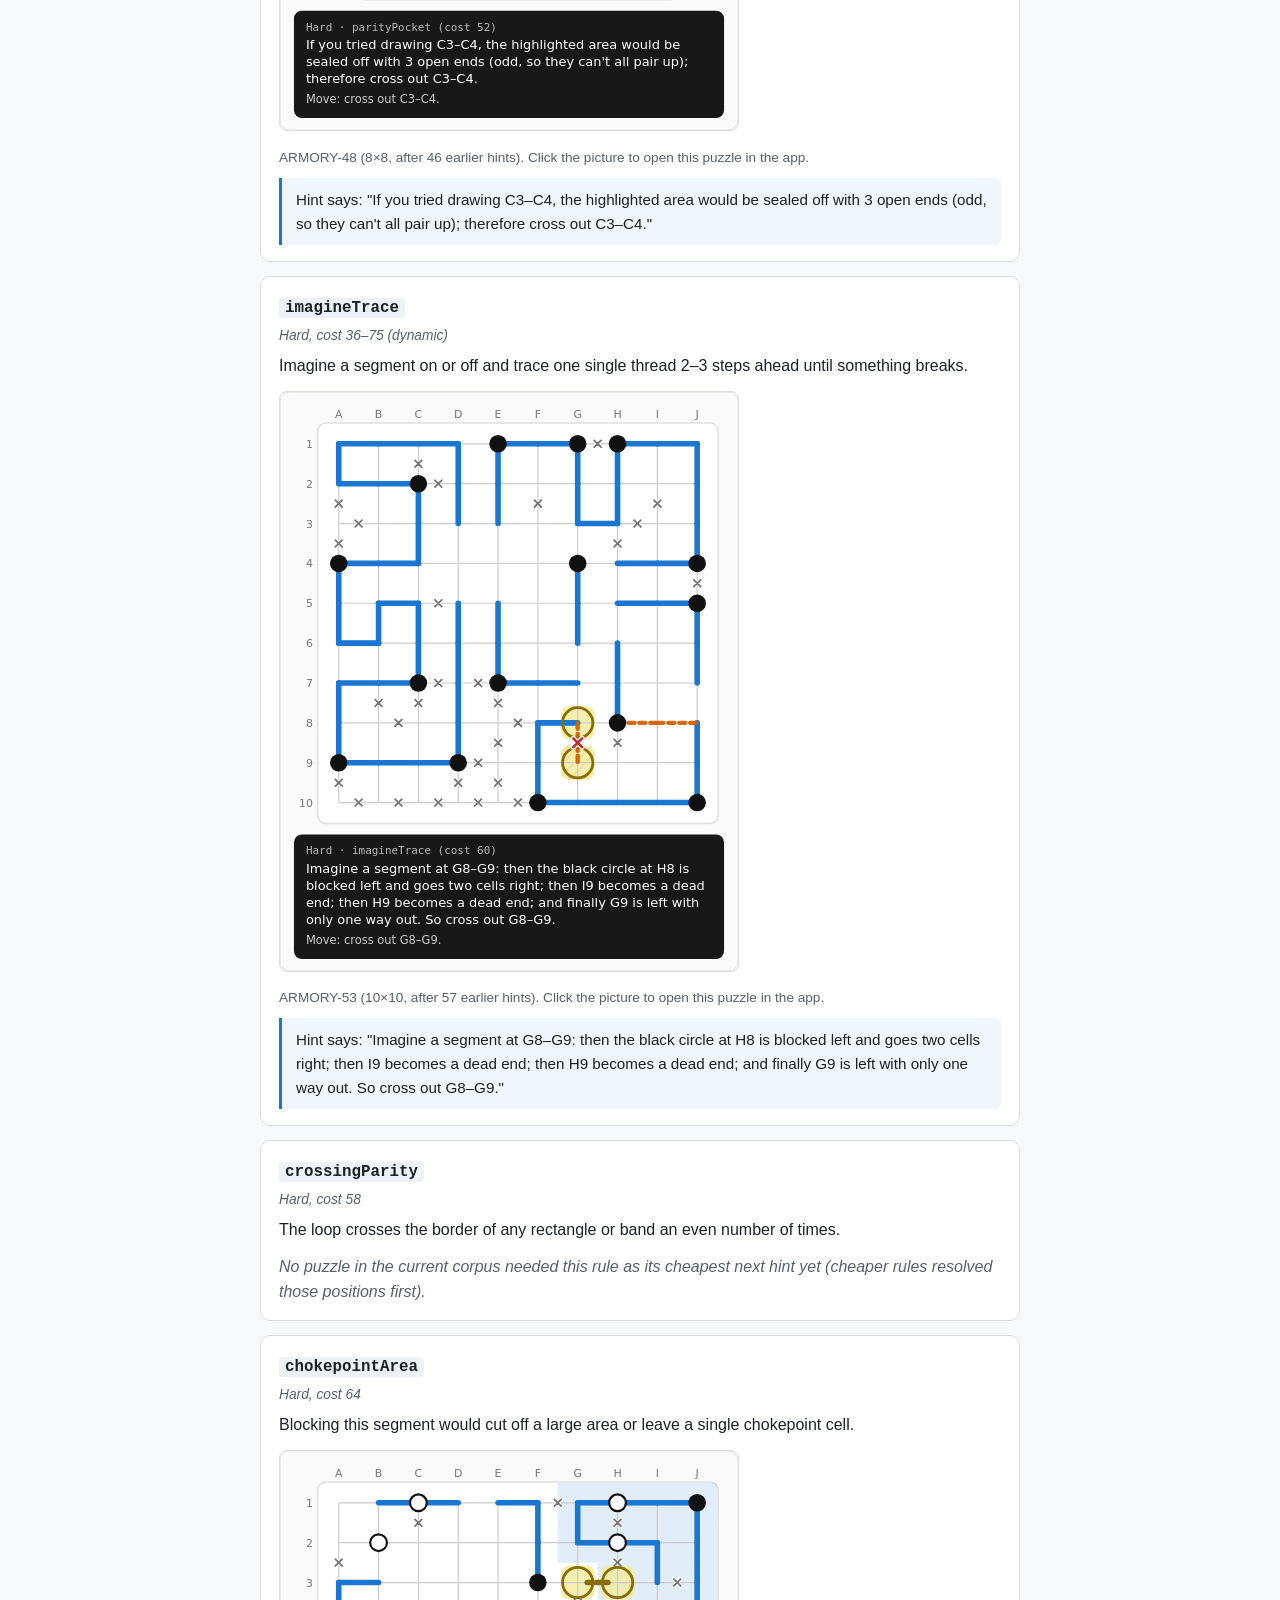
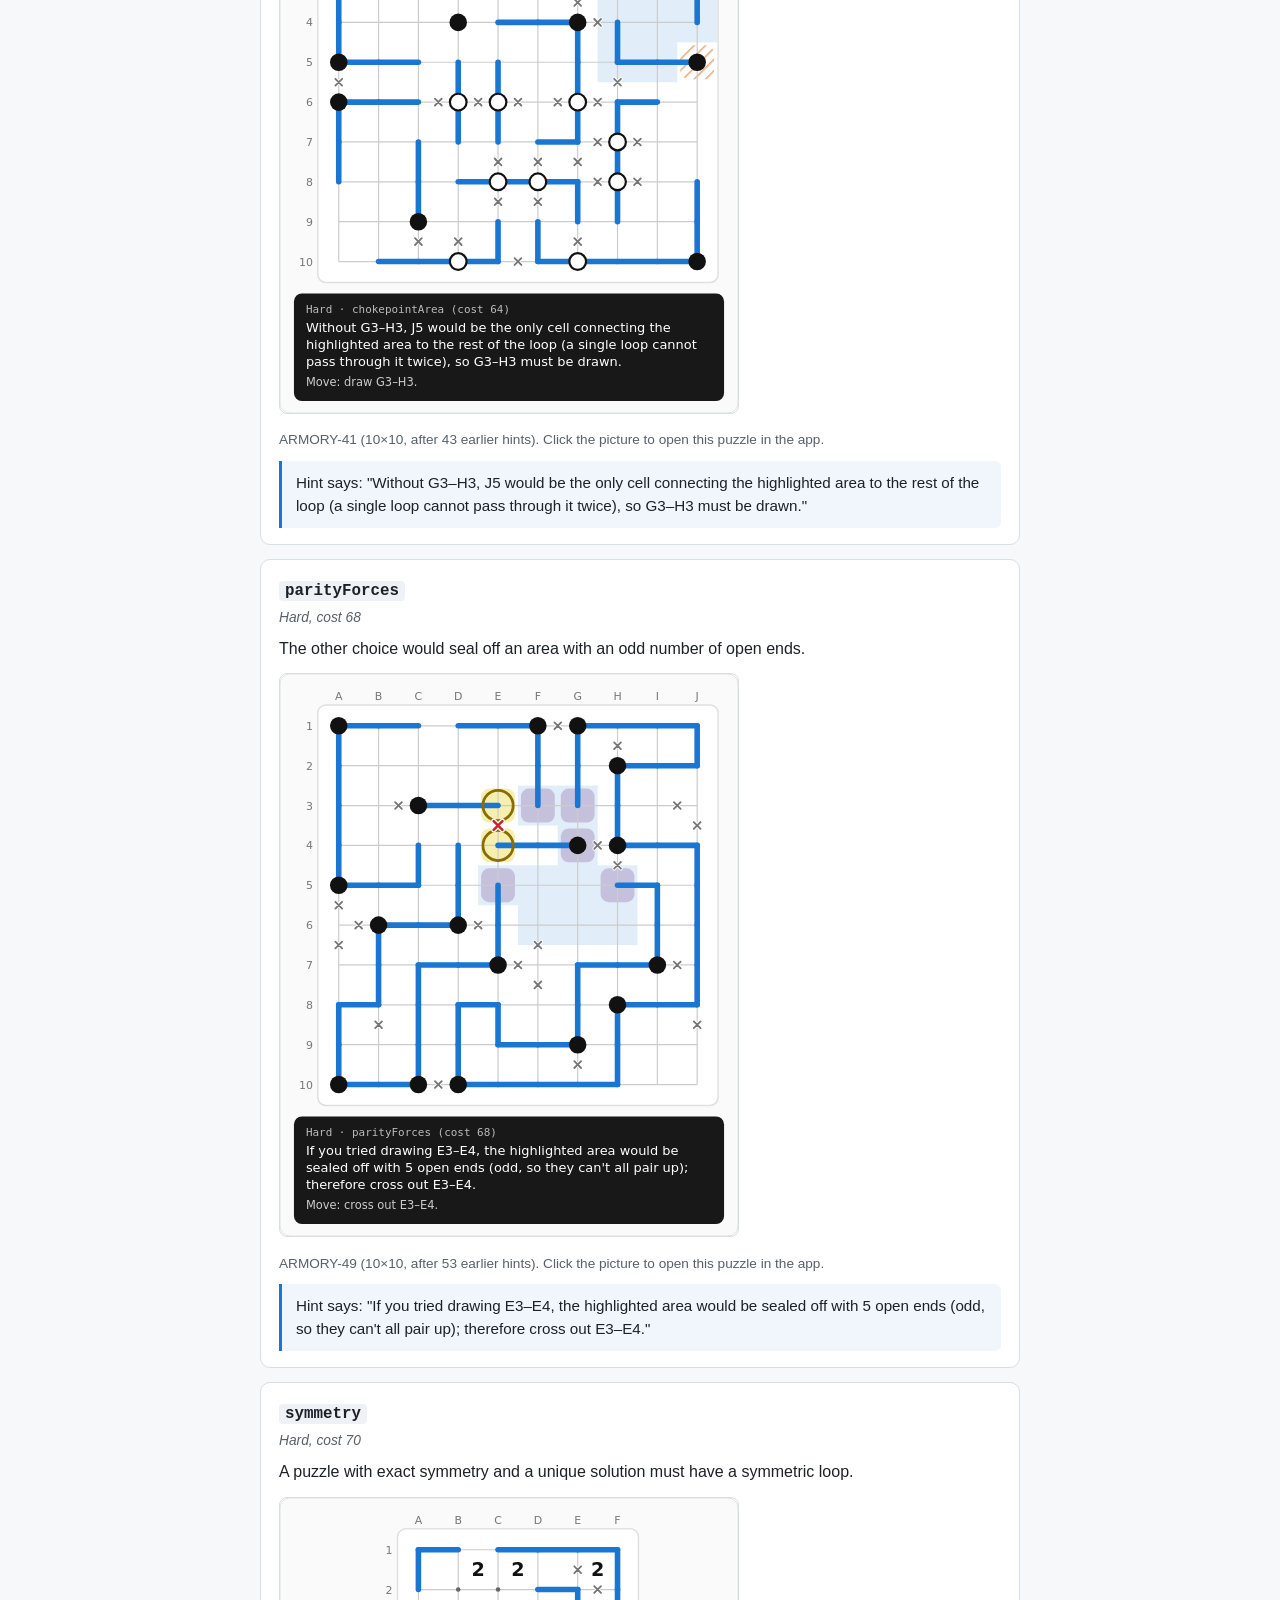
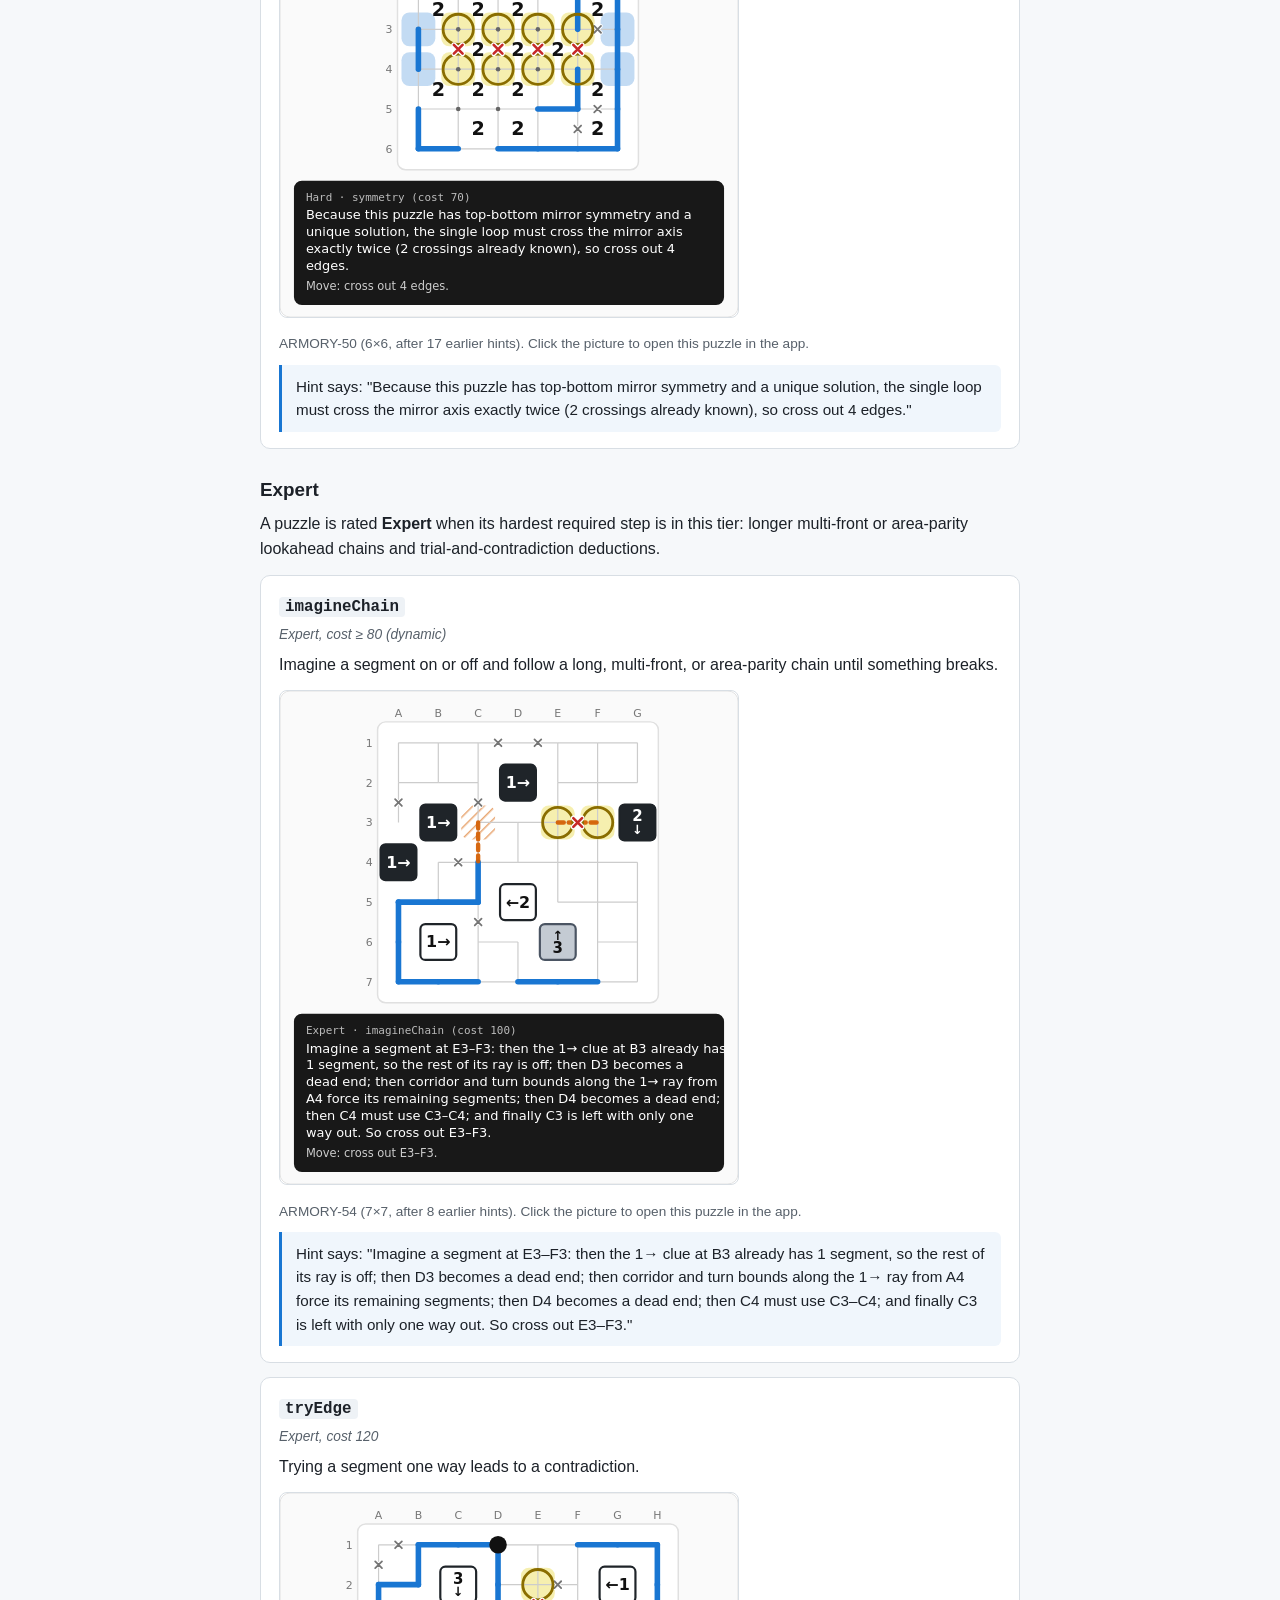
==== commit b3c7f3bb: "Round 3 review fixes: cwDirty swap, parity check, merged-hole hints, and Castle Wall corpus quality" ====
--- a/docs/how_to_solve.html
+++ b/docs/how_to_solve.html
@@ -193,8 +193,8 @@
       <div class="rule-meta">Medium, cost 22–28 (dynamic)</div>
       <p>Imagine a segment on or off at a circle or open end: one local step immediately breaks a rule.</p>
       <a class="rule-img" href="../index.html?book=armory&amp;puzzle=52"><img src="images/imagineLocal.svg" alt="imagineLocal hint example" loading="lazy"></a>
-      <p class="caption">ARMORY-52 (7×7, after 18 earlier hints). Click the picture to open this puzzle in the app.</p>
-      <blockquote>Hint says: "Imagine a segment at C2–D2: then the Mid-loop dot at C2 must extend symmetrically horizontally; and finally the Mid-loop dot at B3 has no valid symmetric straight segment. So cross out C2–D2."</blockquote>
+      <p class="caption">ARMORY-52 (7×7, after 15 earlier hints). Click the picture to open this puzzle in the app.</p>
+      <blockquote>Hint says: "Imagine no segment at F4–G4: immediately the Castle Wall clue at G2 cannot reach 3 segments along its ray. So draw F4–G4."</blockquote>
     </section>
 
     <h3 class="sub-heading" id="hard">Hard</h3>
@@ -205,8 +205,8 @@
       <div class="rule-meta">Hard, cost 30</div>
       <p>A forced multi-cell corridor joining the two ends of one path would close the loop early.</p>
       <a class="rule-img" href="../index.html?book=armory&amp;puzzle=44"><img src="images/corridorNoEarlyClose.svg" alt="corridorNoEarlyClose hint example" loading="lazy"></a>
-      <p class="caption">ARMORY-44 (7×7, after 12 earlier hints). Click the picture to open this puzzle in the app.</p>
-      <blockquote>Hint says: "The forced corridor (G1 and F1) only connects the two ends of one open path (G2 and F2) while other loop cells lie outside it: entering it would close the loop early, so cross out G1–G2, F1–G1, and F1–F2."</blockquote>
+      <p class="caption">ARMORY-44 (7×7, after 11 earlier hints). Click the picture to open this puzzle in the app.</p>
+      <blockquote>Hint says: "The forced corridor (E5 and D5) only connects the two ends of one open path (E6 and D6) while other loop cells lie outside it: entering it would close the loop early, so cross out E5–E6, D5–E5, and D5–D6."</blockquote>
     </section>
 
     <section class="rule-card" id="faceCircle">
@@ -296,8 +296,8 @@
       <div class="rule-meta">Expert, cost ≥ 80 (dynamic)</div>
       <p>Imagine a segment on or off and follow a long, multi-front, or area-parity chain until something breaks.</p>
       <a class="rule-img" href="../index.html?book=armory&amp;puzzle=54"><img src="images/imagineChain.svg" alt="imagineChain hint example" loading="lazy"></a>
-      <p class="caption">ARMORY-54 (7×7, after 14 earlier hints). Click the picture to open this puzzle in the app.</p>
-      <blockquote>Hint says: "Imagine no segment at A5–B5: then A5 becomes a dead end; then the 1↓ clue at A3 needs all of its remaining open segments; then A6 must use A6–B6; then A7 must use A7–B7; then B6–B7 cannot close the loop early; then B7 must use B7–C7; then the 2↓ clue at C3 needs all of its remaining open segments; and finally the Castle Wall clue at F5 cannot reach 2 segments along its ray. So draw A5–B5."</blockquote>
+      <p class="caption">ARMORY-54 (7×7, after 8 earlier hints). Click the picture to open this puzzle in the app.</p>
+      <blockquote>Hint says: "Imagine a segment at E3–F3: then the 1→ clue at B3 already has 1 segment, so the rest of its ray is off; then D3 becomes a dead end; then corridor and turn bounds along the 1→ ray from A4 force its remaining segments; then D4 becomes a dead end; then C4 must use C3–C4; and finally C3 is left with only one way out. So cross out E3–F3."</blockquote>
     </section>
 
     <section class="rule-card" id="tryEdge">
@@ -305,8 +305,8 @@
       <div class="rule-meta">Expert, cost 120</div>
       <p>Trying a segment one way leads to a contradiction.</p>
       <a class="rule-img" href="../index.html?book=armory&amp;puzzle=51"><img src="images/tryEdge.svg" alt="tryEdge hint example" loading="lazy"></a>
-      <p class="caption">ARMORY-51 (8×8, after 30 earlier hints). Click the picture to open this puzzle in the app.</p>
-      <blockquote>Hint says: "Imagine a segment at C6–C7 and follow the forced deductions (starting with: the white circle at C7 must go vertically; then the 2↓ clue at C2 already has 2 segments, so the rest of its ray is off; then C3 becomes a dead end; then B3 must use B3–B4; reaching a contradiction after 18 steps). So cross out C6–C7."</blockquote>
+      <p class="caption">ARMORY-51 (8×8, after 22 earlier hints). Click the picture to open this puzzle in the app.</p>
+      <blockquote>Hint says: "Imagine a segment at E2–E3 and follow the forced deductions (starting with: the white circle at E3 must go vertically; then the 2→ clue at B3 needs all of its remaining open segments; reaching a contradiction after 2 steps). So cross out E2–E3."</blockquote>
     </section>
 
     <h2 id="puzzle-masyu">⚪ Masyu</h2>
@@ -647,7 +647,7 @@
       <p>A 0 arrow crosses out every parallel segment along its ray.</p>
       <a class="rule-img" href="../index.html?book=armory&amp;puzzle=10"><img src="images/castleZero.svg" alt="castleZero hint example" loading="lazy"></a>
       <p class="caption">ARMORY-10 (6×6, the empty board). Click the picture to open this puzzle in the app.</p>
-      <blockquote>Hint says: "The 0← clue at E6 allows zero parallel loop segments left from it — cross out A6–B6."</blockquote>
+      <blockquote>Hint says: "The 0↓ clue at C2 allows zero parallel loop segments down from it — cross out C3–C4."</blockquote>
     </section>
 
     <section class="rule-card" id="castleCount">
@@ -656,7 +656,7 @@
       <p>A numbered arrow whose open segments match its count fills or crosses out the rest of its ray.</p>
       <a class="rule-img" href="../index.html?book=armory&amp;puzzle=11"><img src="images/castleCount.svg" alt="castleCount hint example" loading="lazy"></a>
       <p class="caption">ARMORY-11 (6×6, the empty board). Click the picture to open this puzzle in the app.</p>
-      <blockquote>Hint says: "The 2← clue at D3 needs every remaining open segment left from it to reach 2 — draw B3–C3 and A3–B3."</blockquote>
+      <blockquote>Hint says: "The 1→ clue at B2 needs every remaining open segment right from it to reach 1 — draw C2–D2."</blockquote>
     </section>
 
     <section class="rule-card" id="castleWallEdge">
@@ -665,7 +665,7 @@
       <p>An edge directly separating a white (inside) wall from the border or a black (outside) wall must be drawn, while same-color gaps are crossed out.</p>
       <a class="rule-img" href="../index.html?book=armory&amp;puzzle=12"><img src="images/castleWallEdge.svg" alt="castleWallEdge hint example" loading="lazy"></a>
       <p class="caption">ARMORY-12 (6×6, the empty board). Click the picture to open this puzzle in the app.</p>
-      <blockquote>Hint says: "The white wall at B2 must lie inside the loop while the board edge is outside, so the loop must pass between them — draw 6 segments."</blockquote>
+      <blockquote>Hint says: "Both the black walls at C2/B3 and the board edge lie outside the loop, so no loop segment can separate them — cross out 4 edges."</blockquote>
     </section>
 
     <section class="rule-card" id="castleRayDiff">
@@ -673,8 +673,8 @@
       <div class="rule-meta">Medium, cost 10</div>
       <p>Two same-direction arrows in the same row or column pin the exact segment count in the gap between them.</p>
       <a class="rule-img" href="../index.html?book=armory&amp;puzzle=29"><img src="images/castleRayDiff.svg" alt="castleRayDiff hint example" loading="lazy"></a>
-      <p class="caption">ARMORY-29 (10×10, after 13 earlier hints). Click the picture to open this puzzle in the app.</p>
-      <blockquote>Hint says: "Both 3← at J4 and 3← at G4 count the same total left, so there can be zero segments in the gap between them — cross out H4–I4."</blockquote>
+      <p class="caption">ARMORY-29 (10×10, after 9 earlier hints). Click the picture to open this puzzle in the app.</p>
+      <blockquote>Hint says: "Both 4→ at A8 and 4→ at D8 count the same total right, so there can be zero segments in the gap between them — cross out B8–C8."</blockquote>
     </section>
 
     <section class="rule-card" id="castleRayBound">
@@ -682,8 +682,8 @@
       <div class="rule-meta">Medium, cost 12</div>
       <p>Coupled straight corridors and forced turns along an arrow ray bound which segments can fit its count.</p>
       <a class="rule-img" href="../index.html?book=armory&amp;puzzle=30"><img src="images/castleRayBound.svg" alt="castleRayBound hint example" loading="lazy"></a>
-      <p class="caption">ARMORY-30 (7×7, after 4 earlier hints). Click the picture to open this puzzle in the app.</p>
-      <blockquote>Hint says: "Along the 3↓ ray from E2, turn limits along the ray leave zero spare capacity to reach 3 remaining segments — draw E3–E4 and E6–E7."</blockquote>
+      <p class="caption">ARMORY-30 (7×7, after 5 earlier hints). Click the picture to open this puzzle in the app.</p>
+      <blockquote>Hint says: "Along the 1↓ ray from C2, a forced straight corridor along the ray is longer than the 1 remaining segment allowed — cross out C5–C6 and C6–C7."</blockquote>
     </section>
 
     <h2 id="variant-full">🔁 Hamilton cycle</h2>
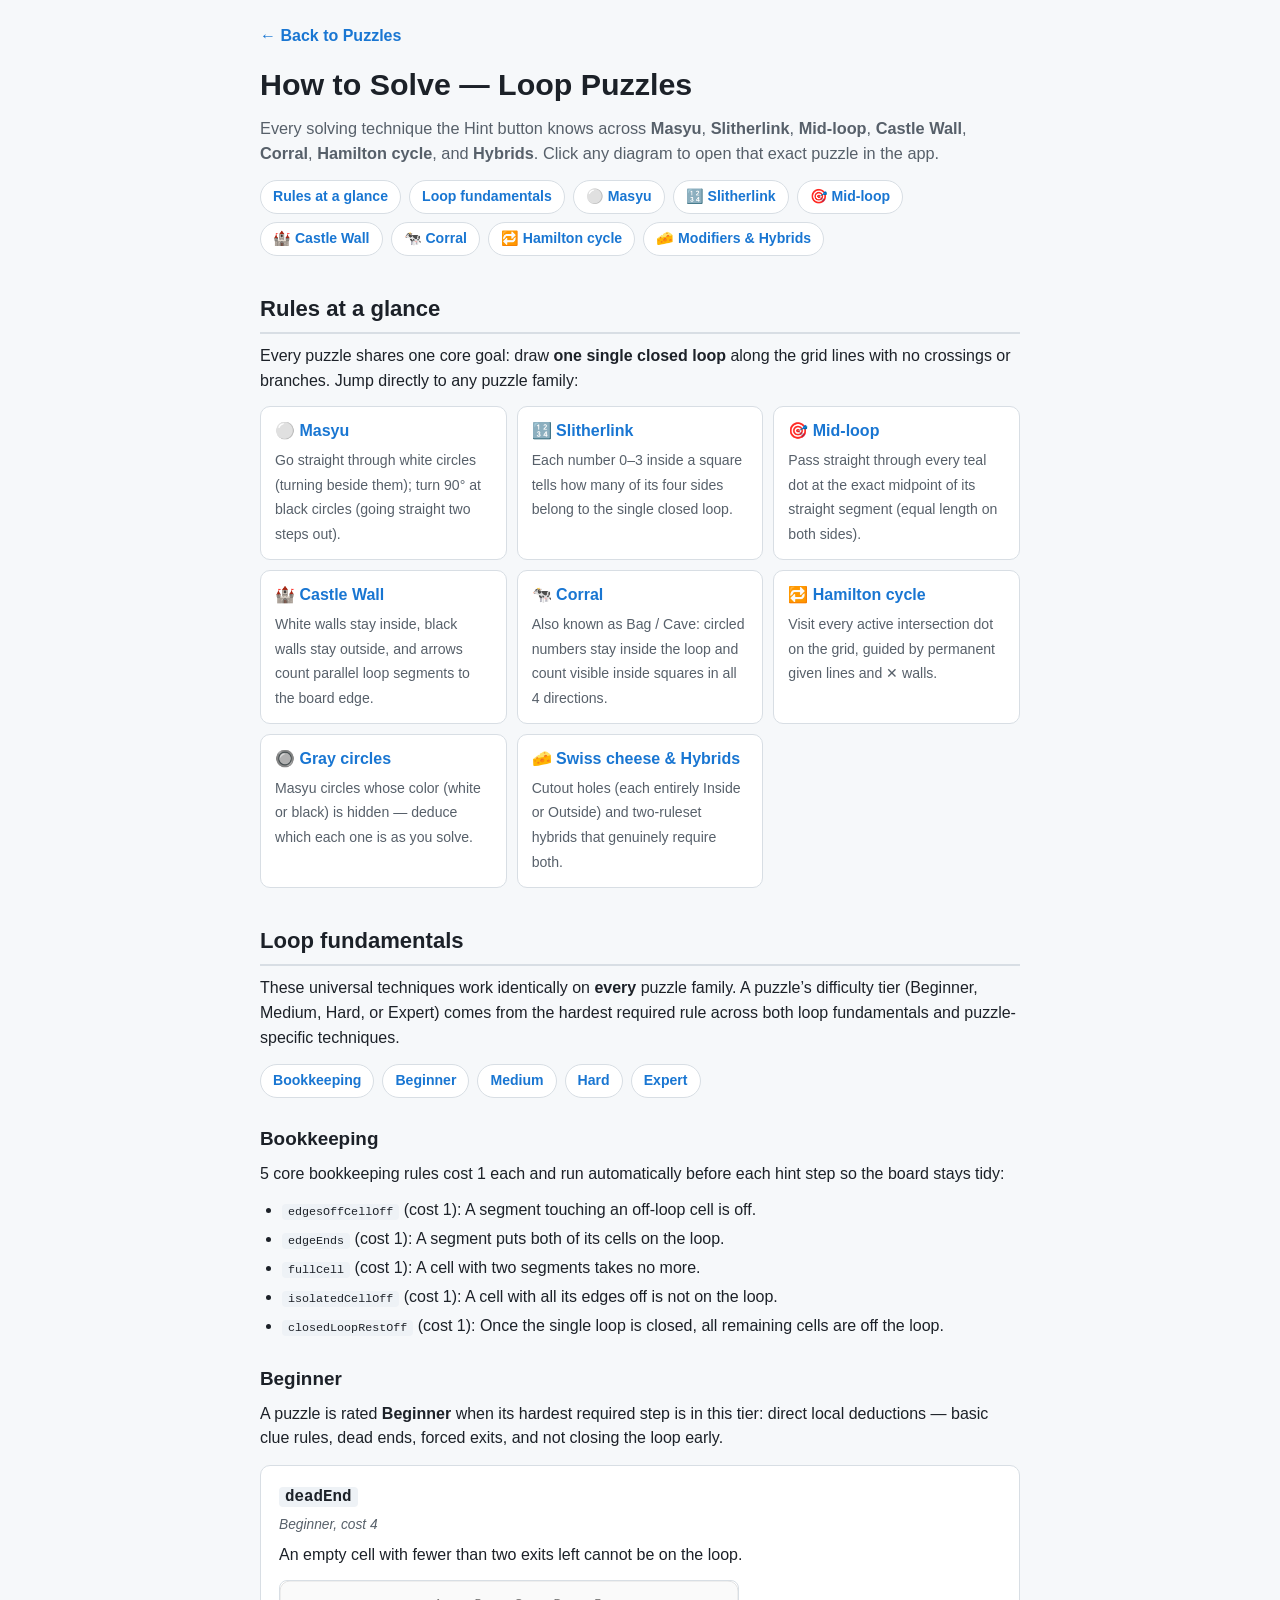
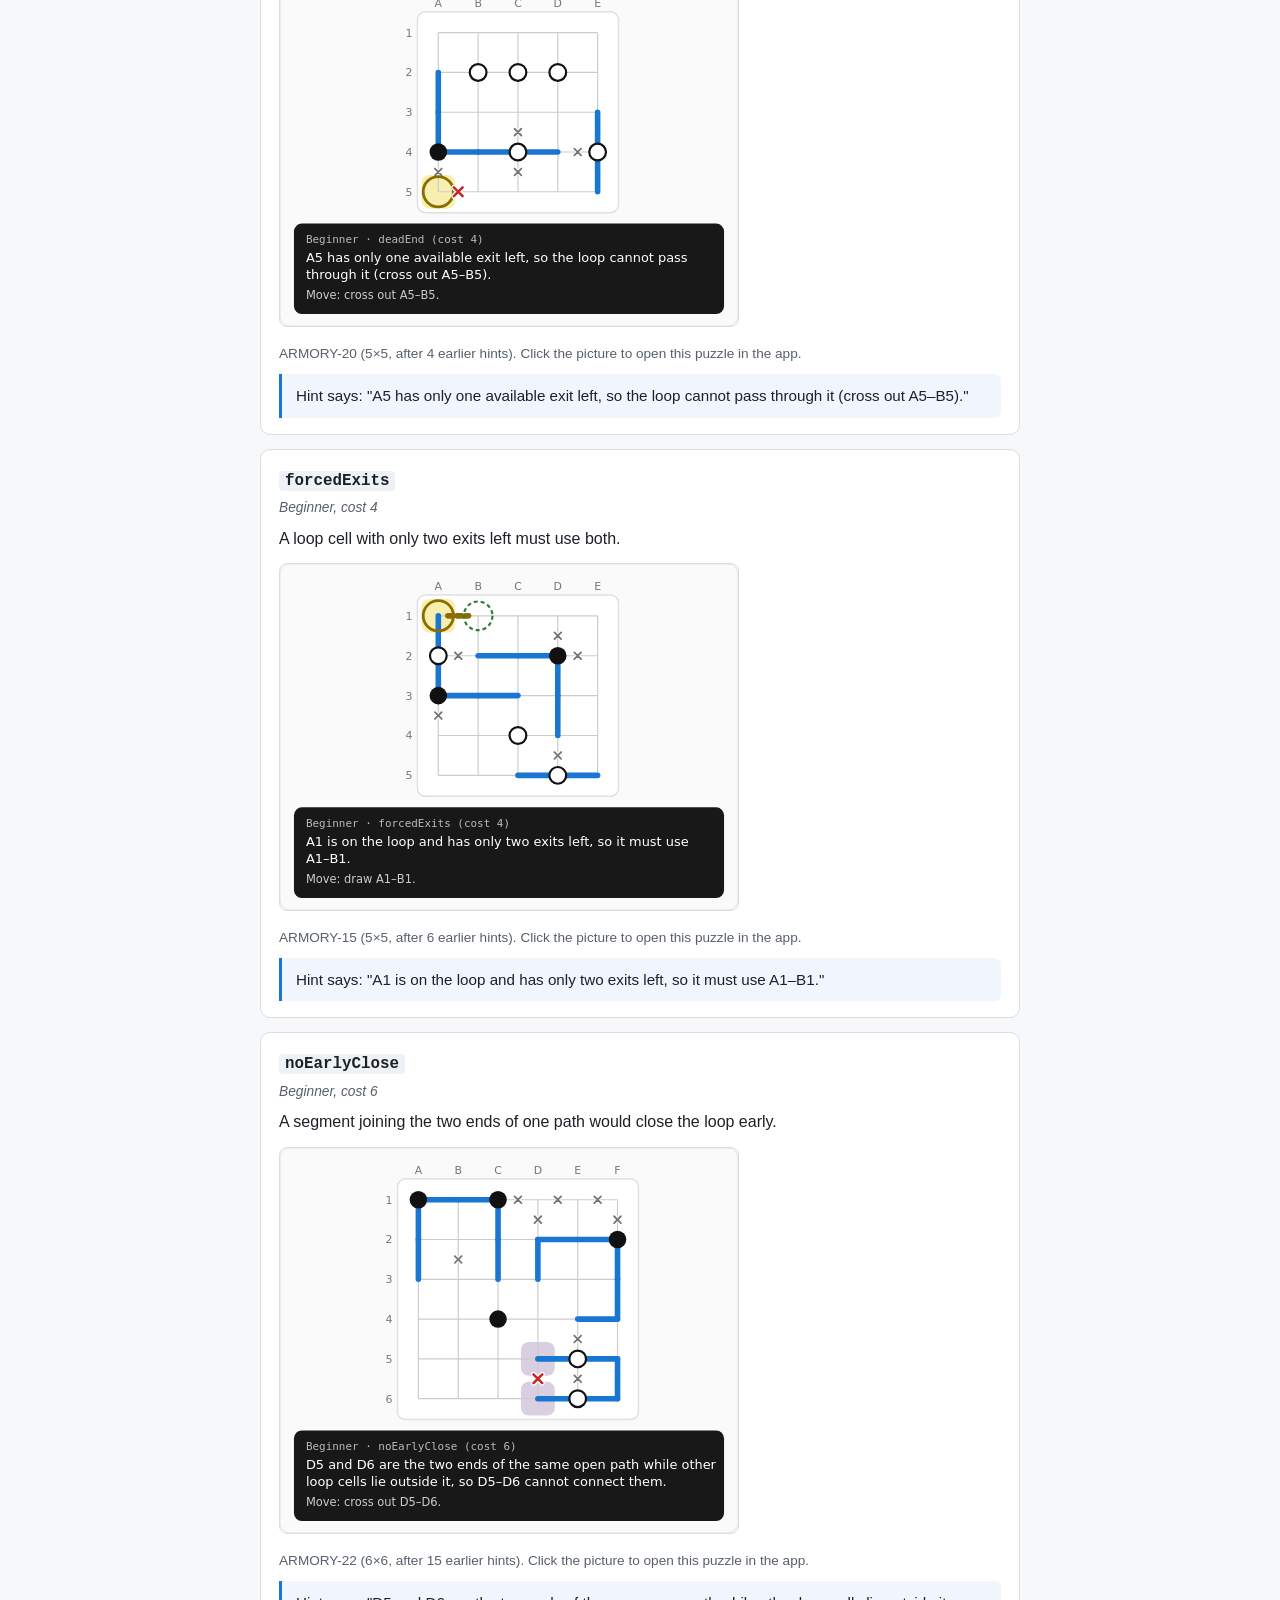
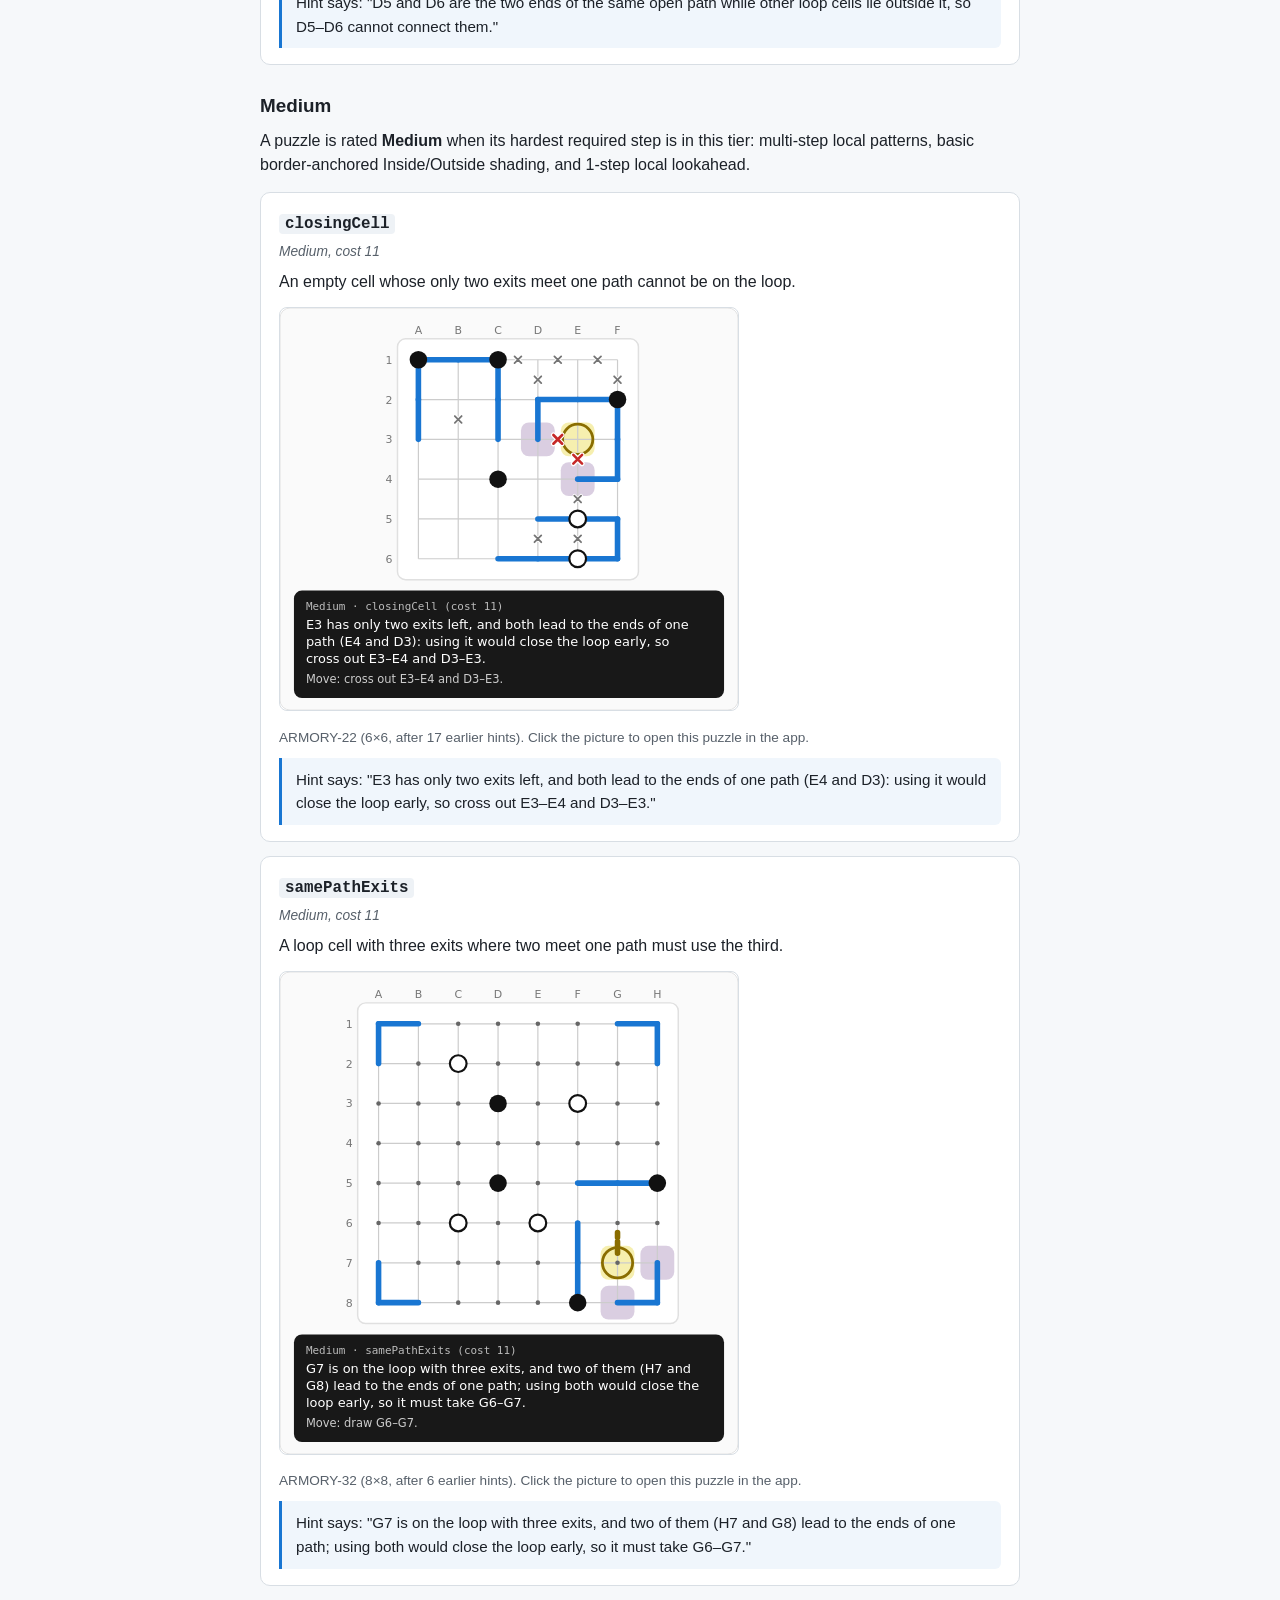
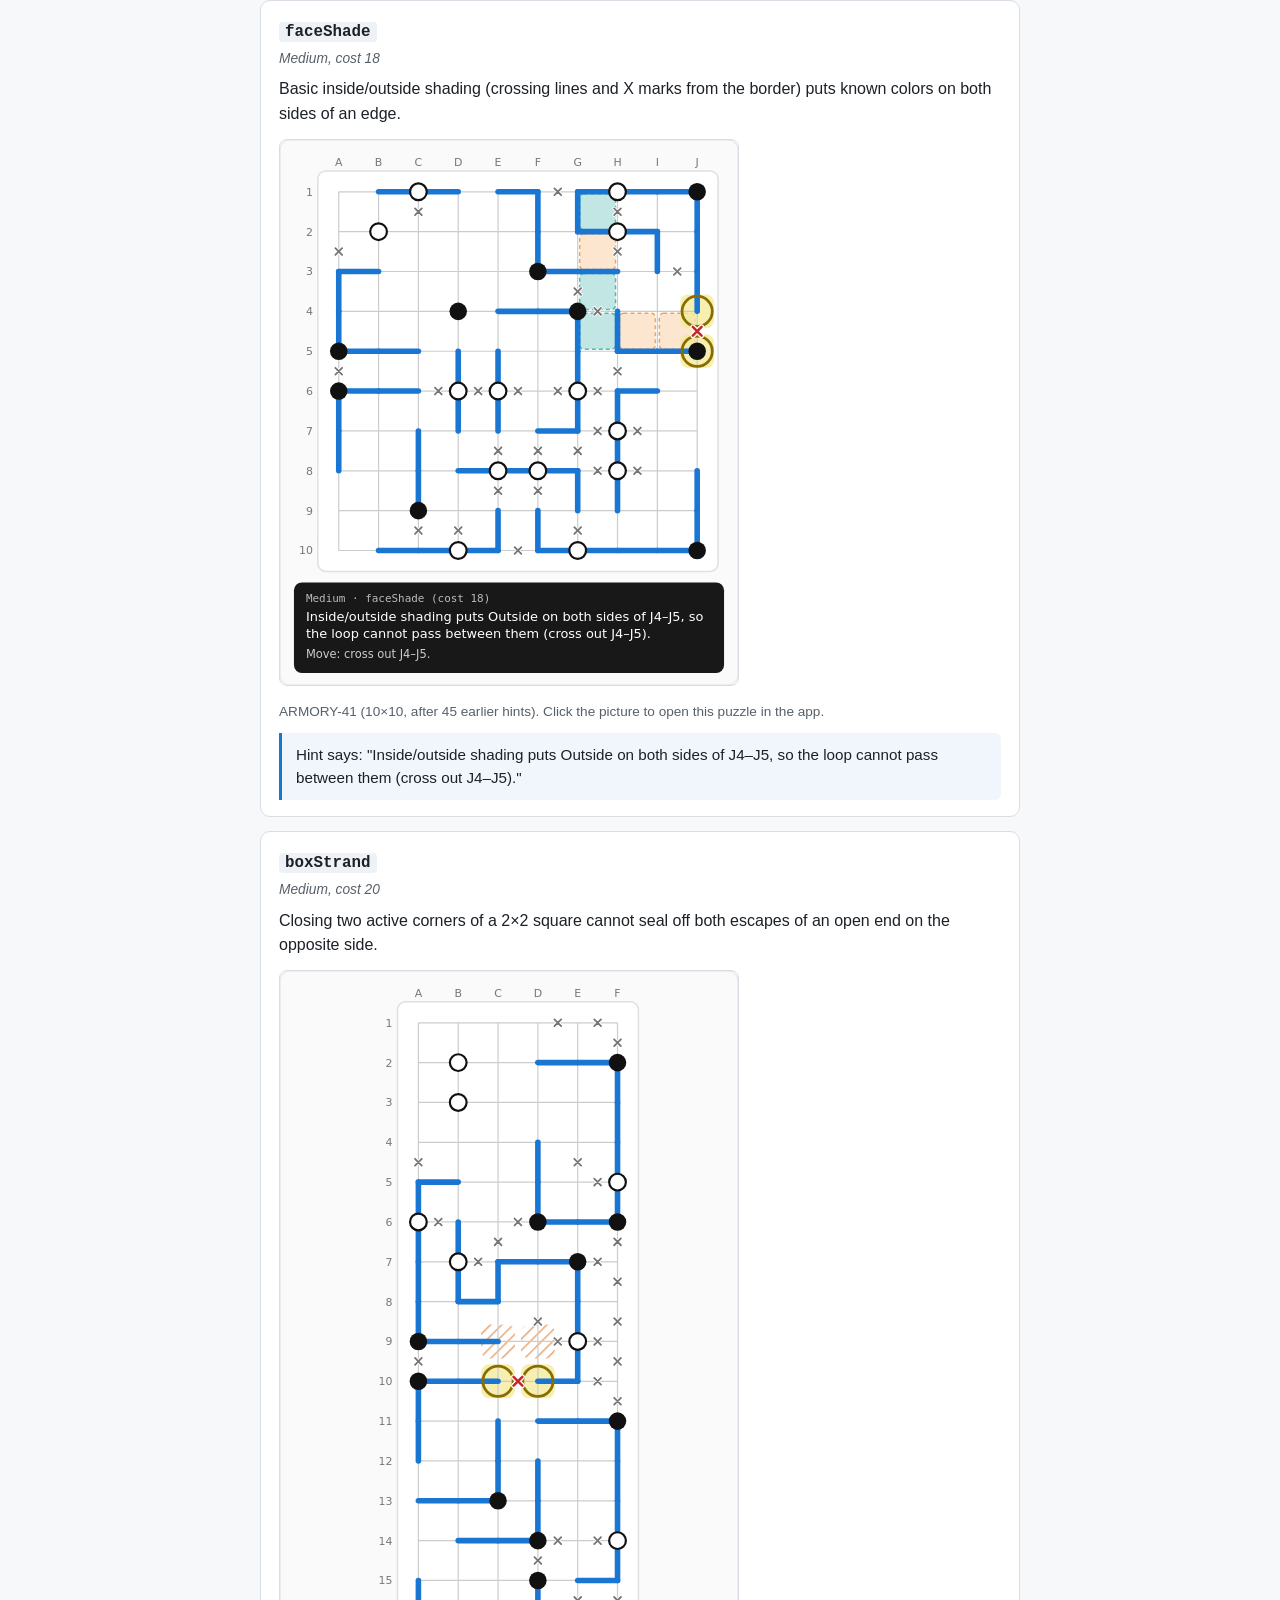
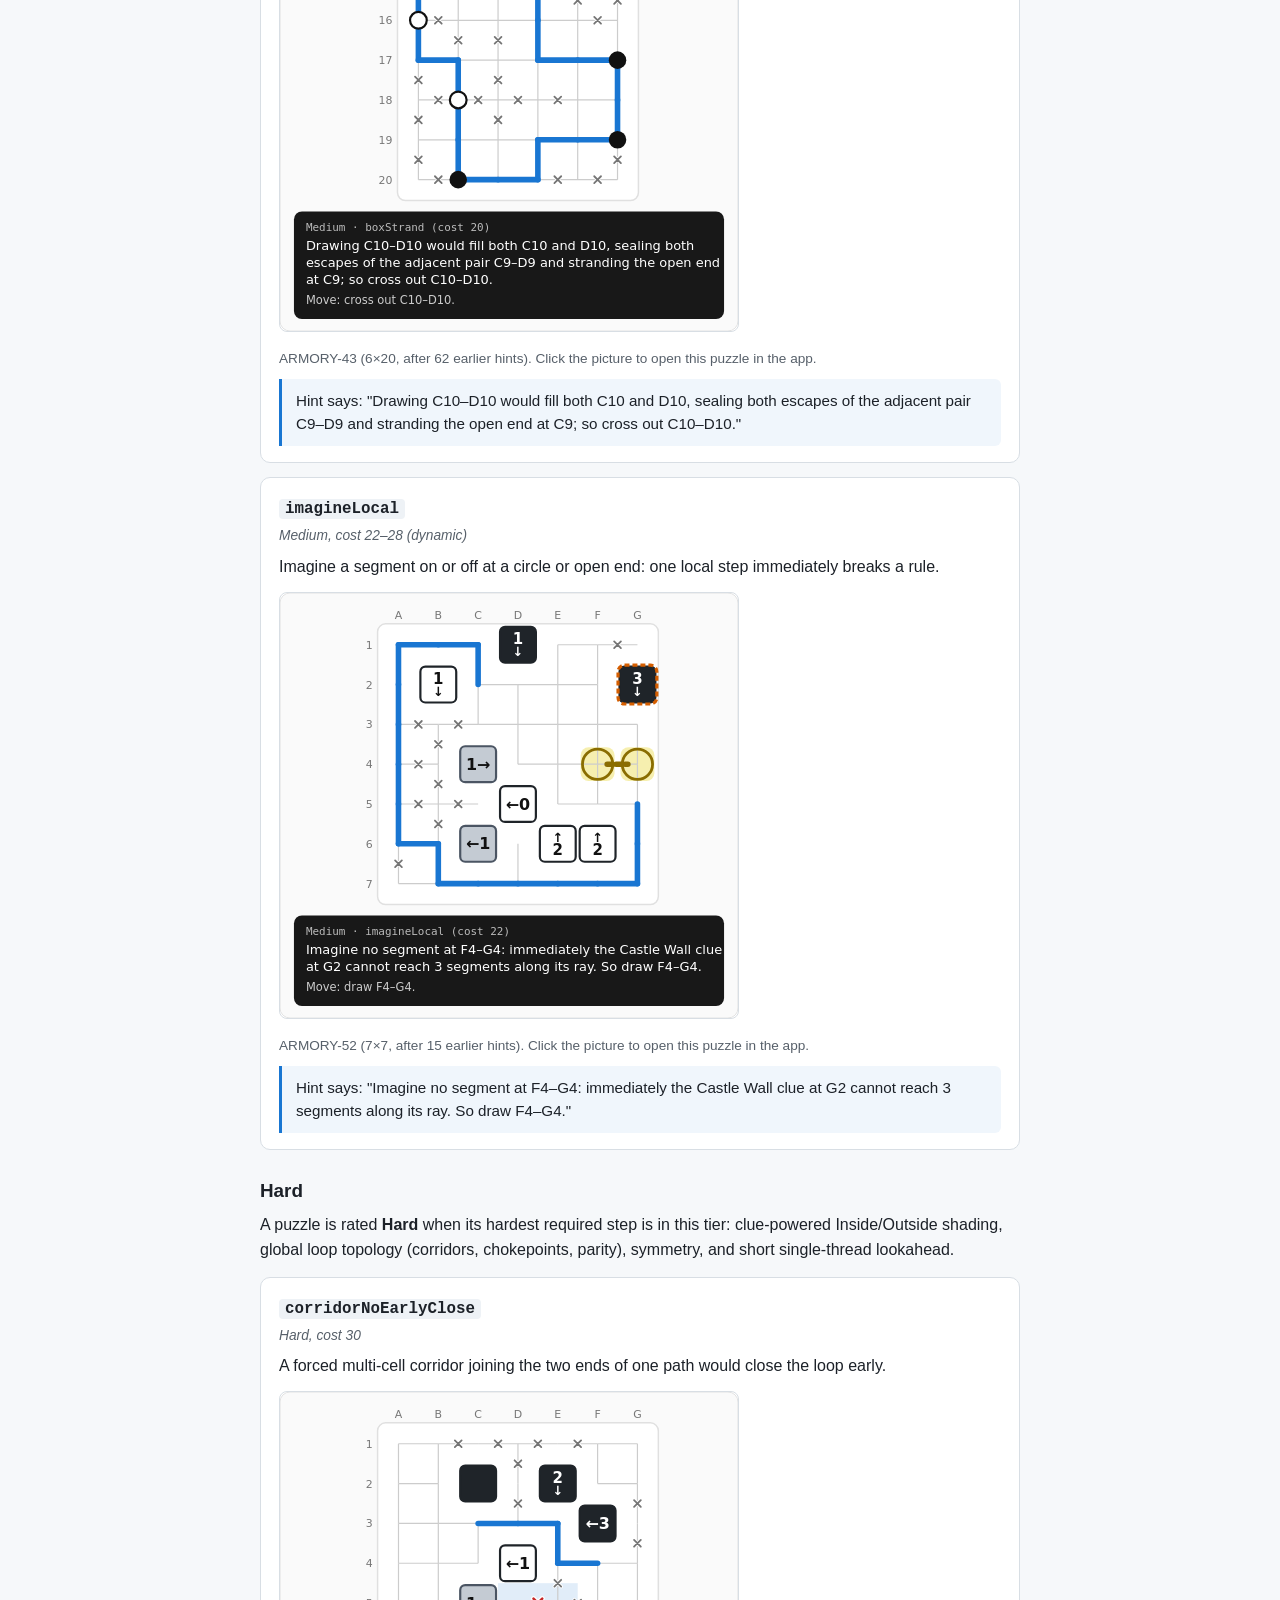
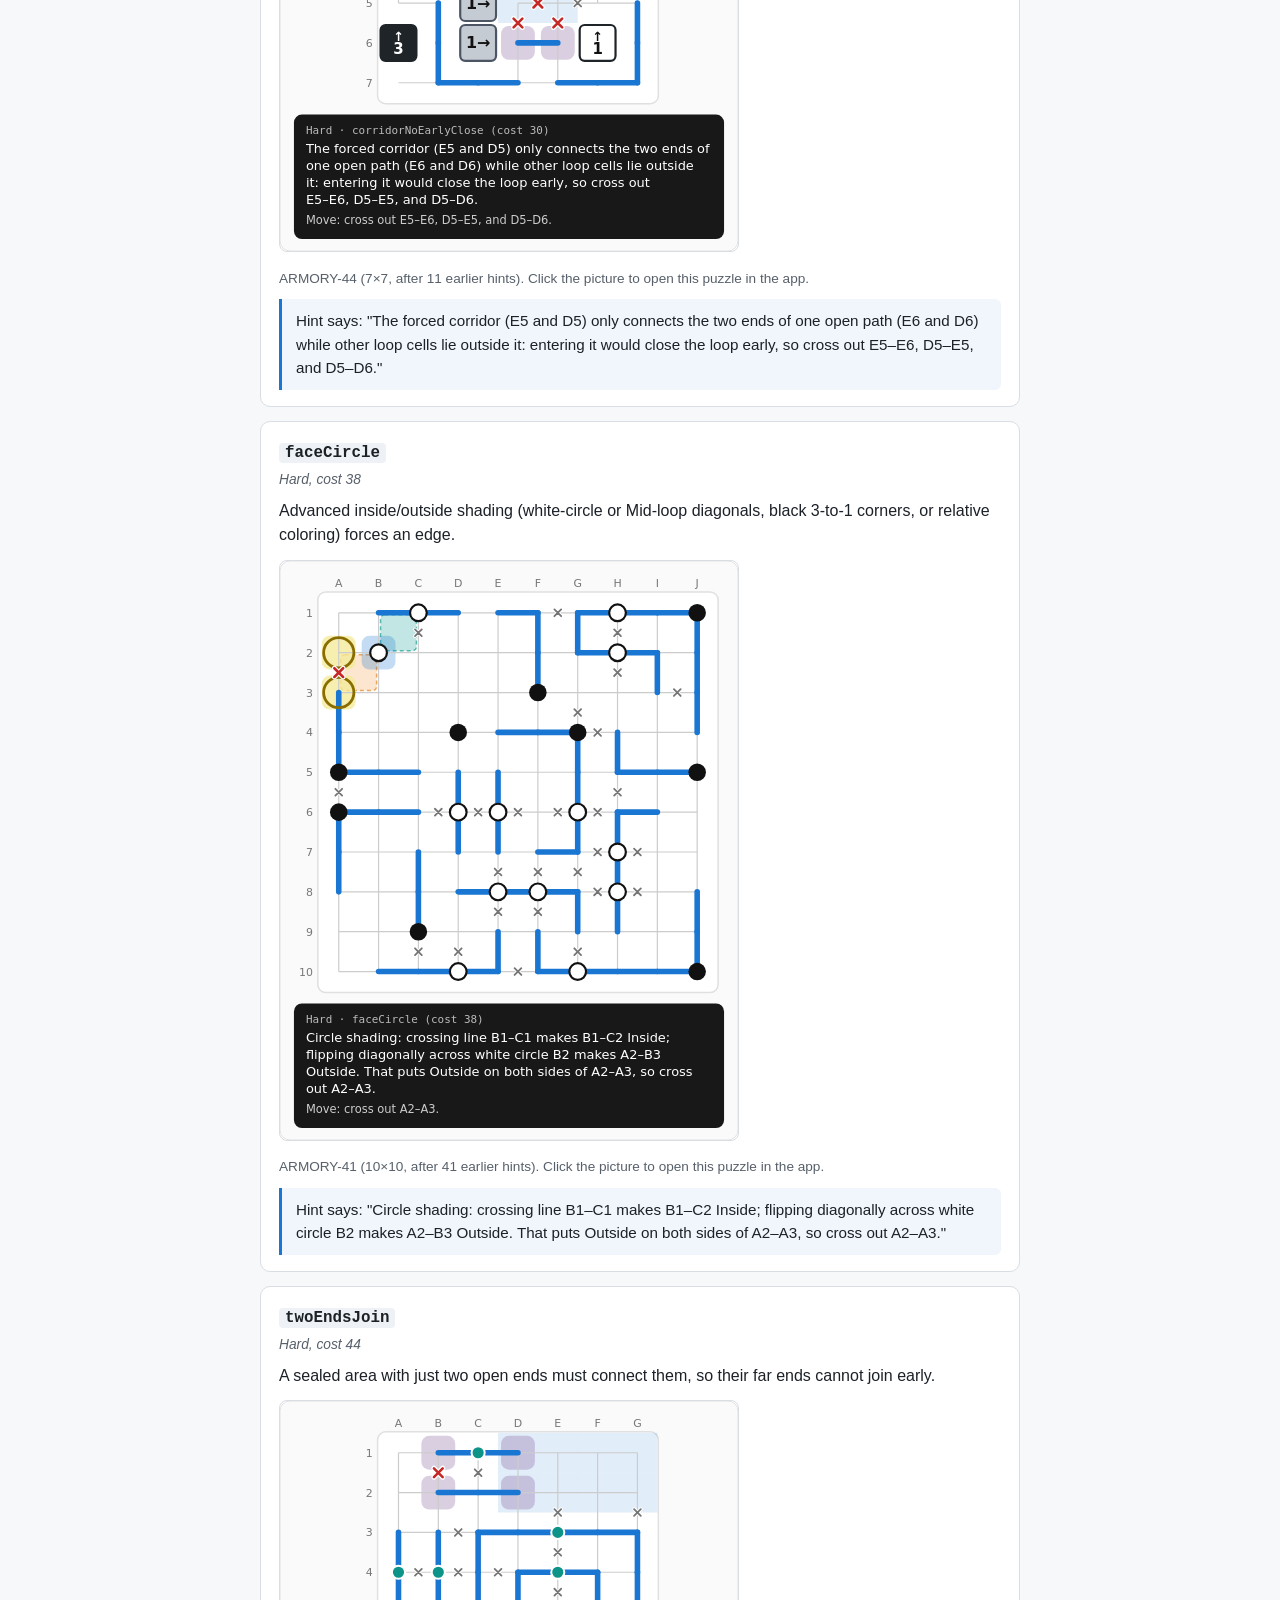
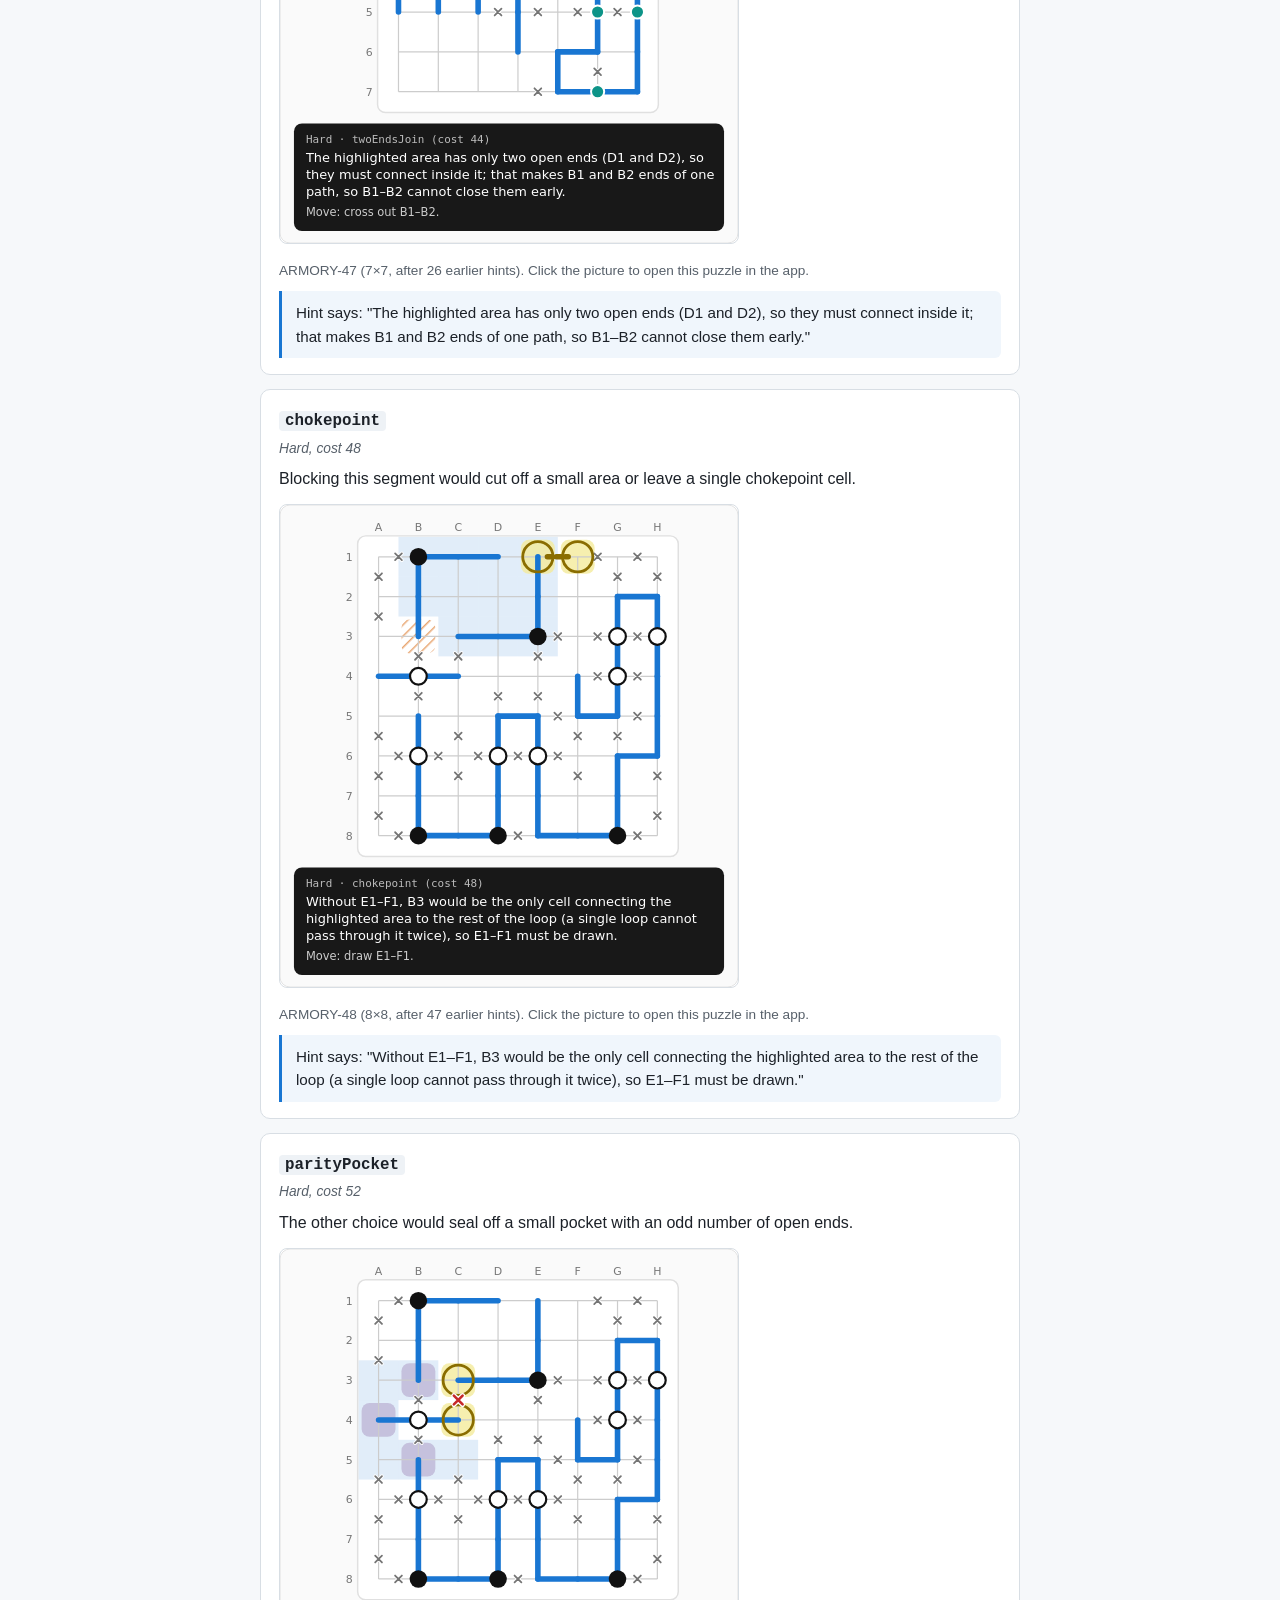
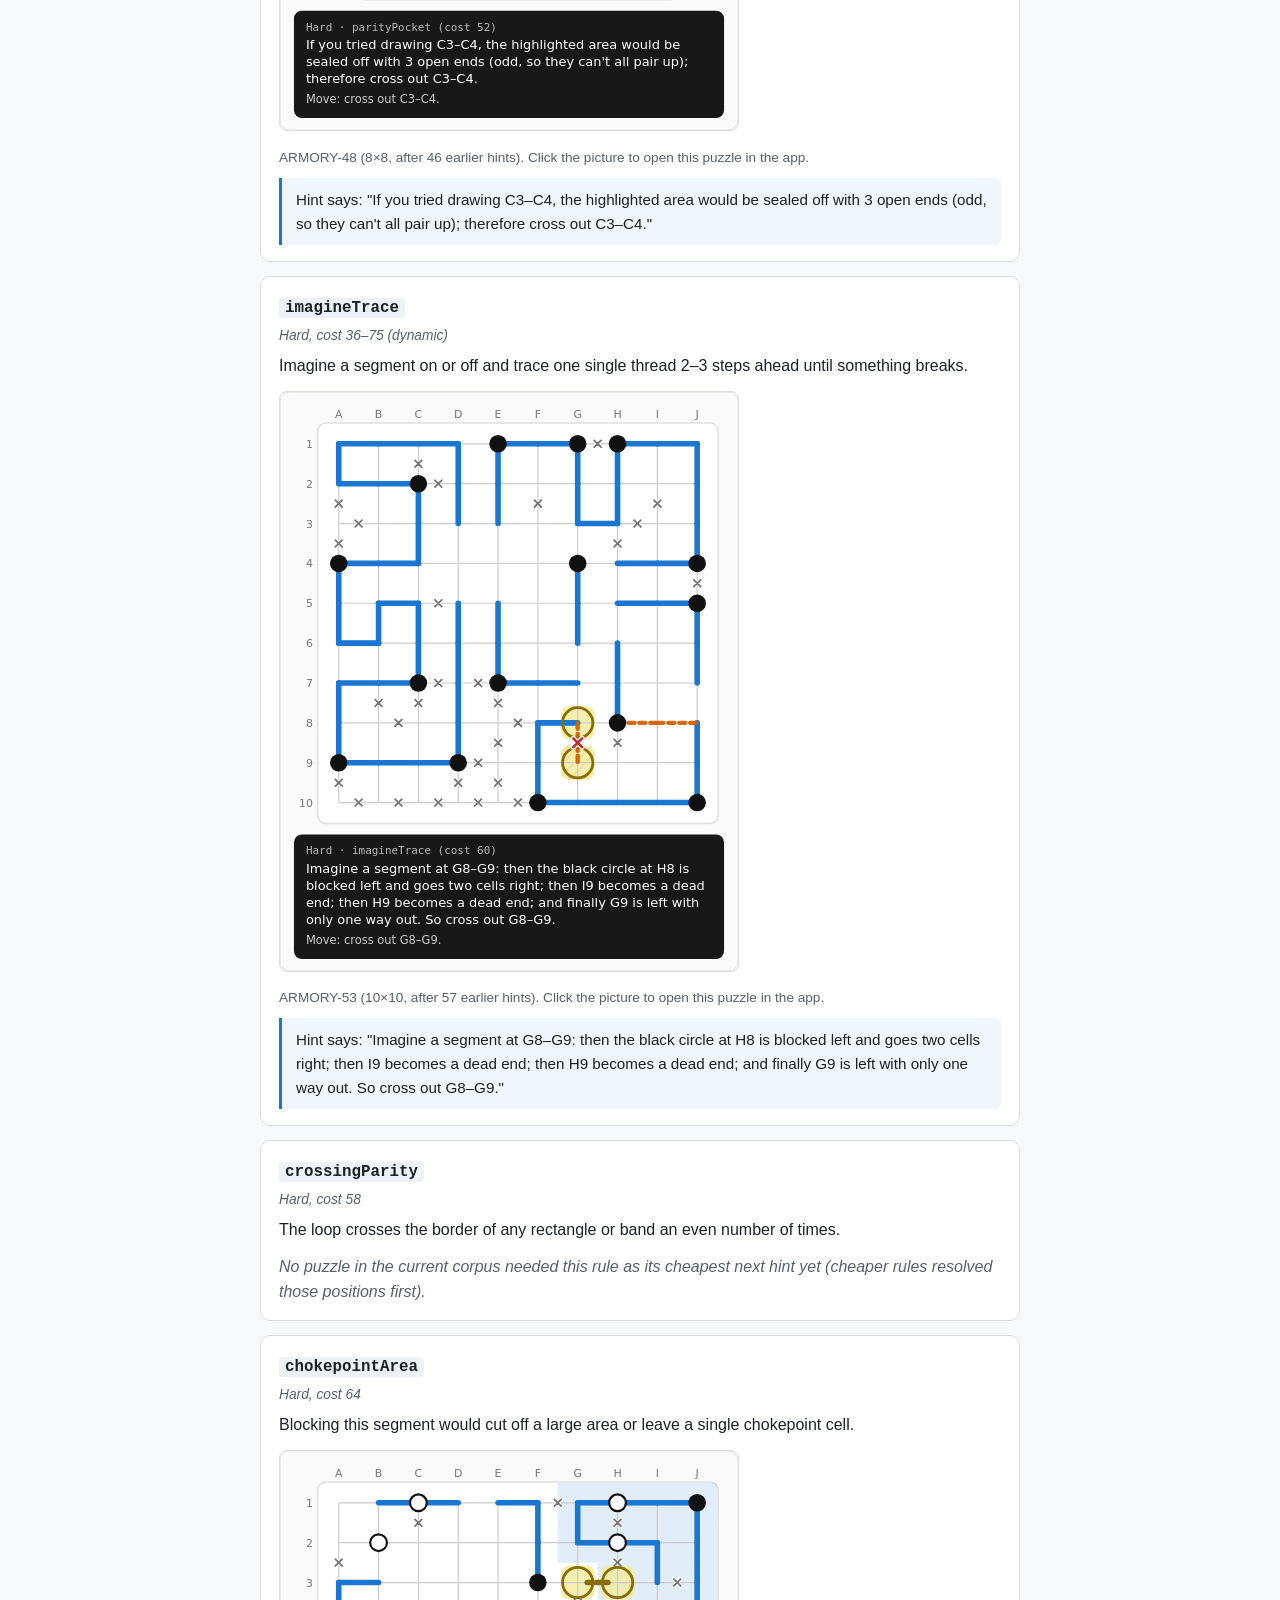
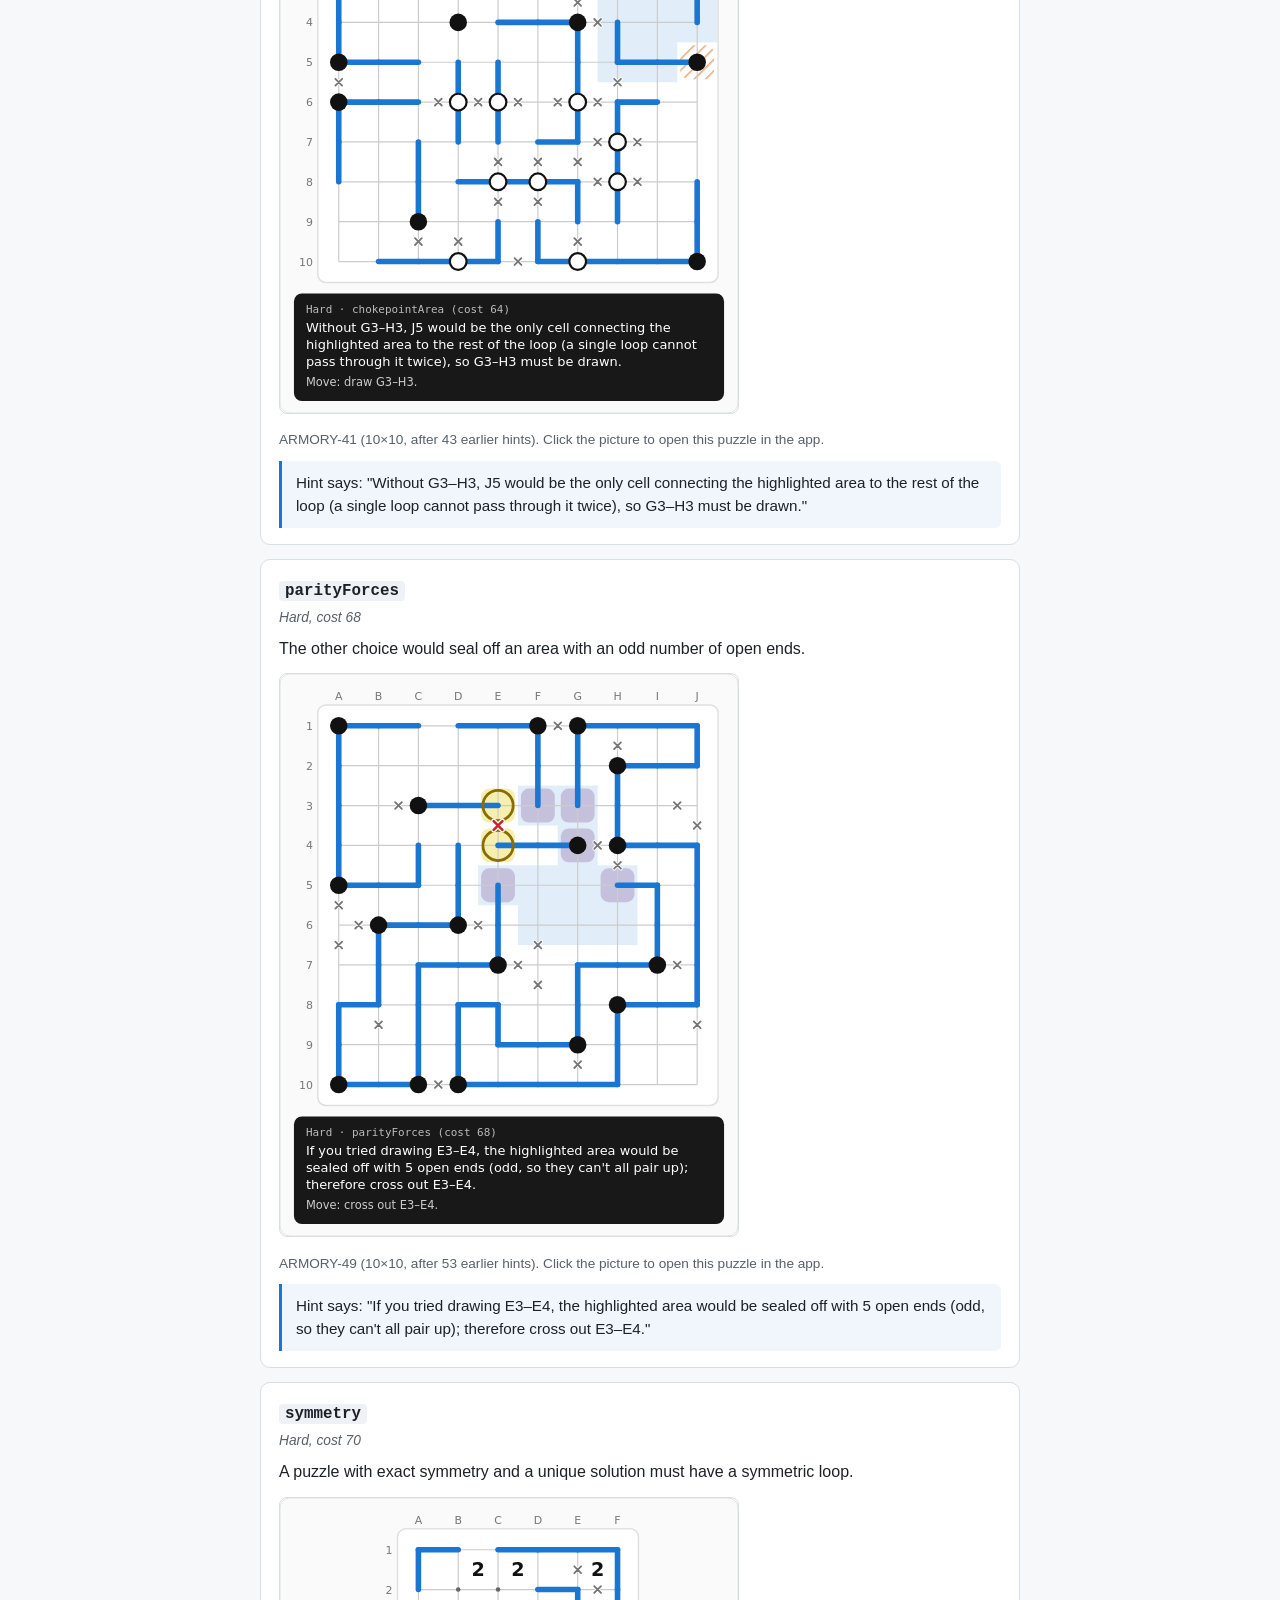
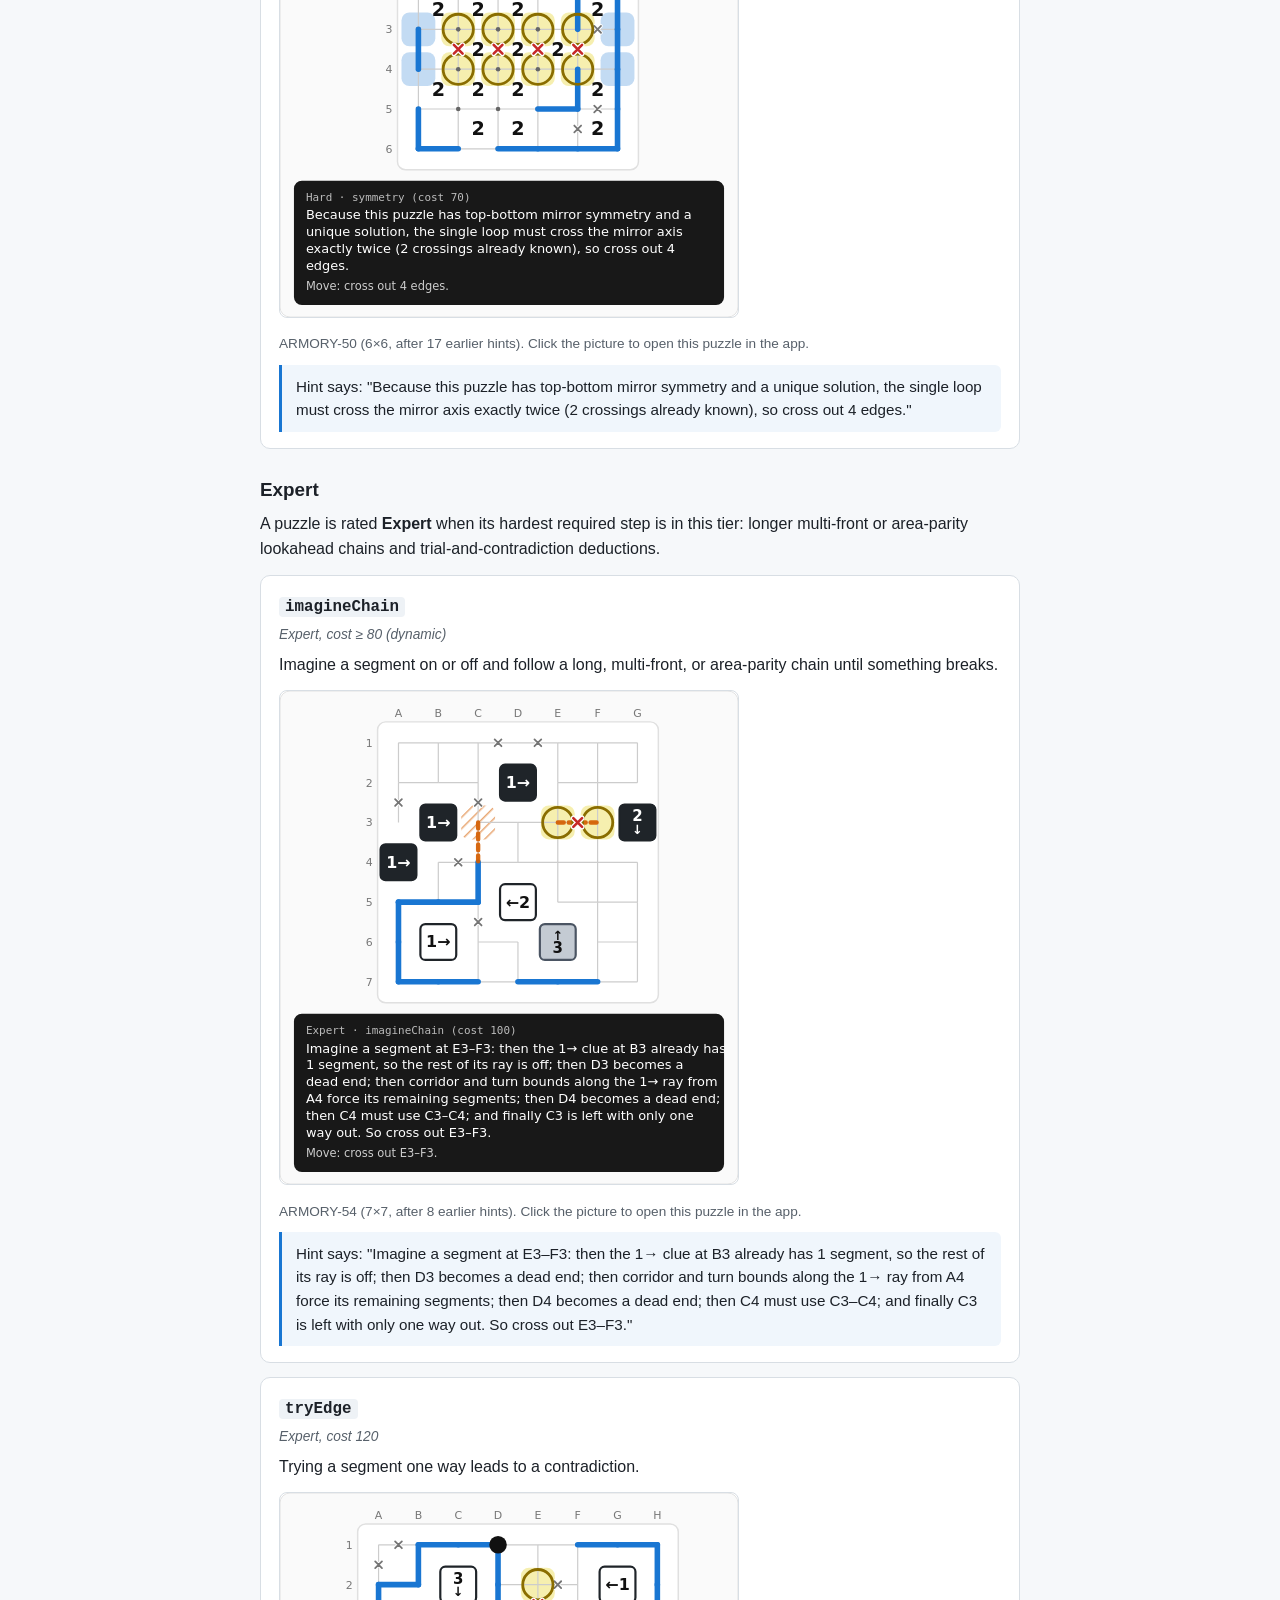
==== commit 656b3359: "Add Corral (Bag / Cave) puzzle family, 6 human rules, and 7 tasting books" ====
--- a/docs/how_to_solve.html
+++ b/docs/how_to_solve.html
@@ -9,7 +9,7 @@
   <script>
     (function () {
       var dark = false;
-      try { dark = localStorage.getItem('ms_dark') === '1'; } catch (e) {}
+      try { dark = localStorage.getItem('loops_dark') === '1'; } catch (e) {}
       document.documentElement.setAttribute('data-theme', dark ? 'dark' : 'light');
     })();
   </script>
@@ -75,7 +75,7 @@
   <main>
     <a class="back" href="../index.html">← Back to Puzzles</a>
     <h1>How to Solve — Loop Puzzles</h1>
-    <p class="lead">Every solving technique the Hint button knows across <b>Masyu</b>, <b>Slitherlink</b>, <b>Mid-loop</b>, <b>Castle Wall</b>, <b>Hamilton cycle</b>, and <b>Hybrids</b>. Click any diagram to open that exact puzzle in the app.</p>
+    <p class="lead">Every solving technique the Hint button knows across <b>Masyu</b>, <b>Slitherlink</b>, <b>Mid-loop</b>, <b>Castle Wall</b>, <b>Corral</b>, <b>Hamilton cycle</b>, and <b>Hybrids</b>. Click any diagram to open that exact puzzle in the app.</p>
     <nav class="toc" aria-label="Jump to section">
       <a href="#rules">Rules at a glance</a>
       <a href="#loop-fundamentals">Loop fundamentals</a>
@@ -83,6 +83,7 @@
       <a href="#variant-slitherlink">🔢 Slitherlink</a>
       <a href="#variant-midloop">🎯 Mid-loop</a>
       <a href="#variant-castlewall">🏰 Castle Wall</a>
+      <a href="#variant-corral">🐄 Corral</a>
       <a href="#variant-full">🔁 Hamilton cycle</a>
       <a href="#variant-swiss">🧀 Modifiers &amp; Hybrids</a>
     </nav>
@@ -94,6 +95,7 @@
       <a class="family-card" href="#variant-slitherlink"><b>🔢 Slitherlink</b><span>Each number 0–3 inside a square tells how many of its four sides belong to the single closed loop.</span></a>
       <a class="family-card" href="#variant-midloop"><b>🎯 Mid-loop</b><span>Pass straight through every teal dot at the exact midpoint of its straight segment (equal length on both sides).</span></a>
       <a class="family-card" href="#variant-castlewall"><b>🏰 Castle Wall</b><span>White walls stay inside, black walls stay outside, and arrows count parallel loop segments to the board edge.</span></a>
+      <a class="family-card" href="#variant-corral"><b>🐄 Corral</b><span>Also known as Bag / Cave: circled numbers stay inside the loop and count visible inside squares in all 4 directions.</span></a>
       <a class="family-card" href="#variant-full"><b>🔁 Hamilton cycle</b><span>Visit every active intersection dot on the grid, guided by permanent given lines and ✕ walls.</span></a>
       <a class="family-card" href="#variant-gray"><b>🔘 Gray circles</b><span>Masyu circles whose color (white or black) is hidden — deduce which each one is as you solve.</span></a>
       <a class="family-card" href="#variant-swiss"><b>🧀 Swiss cheese &amp; Hybrids</b><span>Cutout holes (each entirely Inside or Outside) and two-ruleset hybrids that genuinely require both.</span></a>
@@ -686,6 +688,51 @@
       <blockquote>Hint says: "Along the 1↓ ray from C2, a forced straight corridor along the ray is longer than the 1 remaining segment allowed — cross out C5–C6 and C6–C7."</blockquote>
     </section>
 
+    <h2 id="variant-corral">🐄 Corral</h2>
+    <p>Also known as <b>Bag</b> or <b>Cave</b>. Every circled number sits strictly <b>Inside</b> the single closed loop and counts the total number of <b>Inside</b> squares orthogonally visible from that square in all four directions (up, down, left, right), <b>including itself</b>, stopping in each direction at the loop fence or board edge. Every Corral square automatically anchors Inside/Outside shading (<a href="#faceShade"><code>faceShade</code></a>).</p>
+
+    <section class="rule-card" id="corralEdge">
+      <h3><code>corralEdge</code></h3>
+      <div class="rule-meta">Beginner, cost 3</div>
+      <p>A Corral number sits strictly inside the loop (border edges are on, adjacent Corral numbers cannot have a line between them).</p>
+      <p class="none">No puzzle in the current corpus needed this rule as its cheapest next hint yet (cheaper rules resolved those positions first).</p>
+    </section>
+
+    <section class="rule-card" id="corralBound">
+      <h3><code>corralBound</code></h3>
+      <div class="rule-meta">Beginner, cost 4</div>
+      <p>A Corral number must extend far enough to reach its count and must close off any direction that would overshoot it.</p>
+      <p class="none">No puzzle in the current corpus needed this rule as its cheapest next hint yet (cheaper rules resolved those positions first).</p>
+    </section>
+
+    <section class="rule-card" id="corralWallCap">
+      <h3><code>corralWallCap</code></h3>
+      <div class="rule-meta">Medium, cost 12</div>
+      <p>A segment completing degree 2 at a corner would cross out its perpendicular edge(s) and make a Corral number see too many squares.</p>
+      <p class="none">No puzzle in the current corpus needed this rule as its cheapest next hint yet (cheaper rules resolved those positions first).</p>
+    </section>
+
+    <section class="rule-card" id="corralSameLine">
+      <h3><code>corralSameLine</code></h3>
+      <div class="rule-meta">Medium, cost 13</div>
+      <p>Two Corral numbers seeing each other along a row or column share that sightline span, tightening their remaining directions.</p>
+      <p class="none">No puzzle in the current corpus needed this rule as its cheapest next hint yet (cheaper rules resolved those positions first).</p>
+    </section>
+
+    <section class="rule-card" id="corralSeparate">
+      <h3><code>corralSeparate</code></h3>
+      <div class="rule-meta">Medium, cost 14</div>
+      <p>Two Corral numbers in the same row or column that would exceed one of their counts if connected must be separated by a fence, capping reach toward each other.</p>
+      <p class="none">No puzzle in the current corpus needed this rule as its cheapest next hint yet (cheaper rules resolved those positions first).</p>
+    </section>
+
+    <section class="rule-card" id="corralParityBound">
+      <h3><code>corralParityBound</code></h3>
+      <div class="rule-meta">Medium, cost 15</div>
+      <p>Outside squares block a Corral number’s sightline, forcing it to extend further in the other directions.</p>
+      <p class="none">No puzzle in the current corpus needed this rule as its cheapest next hint yet (cheaper rules resolved those positions first).</p>
+    </section>
+
     <h2 id="variant-full">🔁 Hamilton cycle</h2>
     <p>The loop must visit <b>every</b> active intersection dot on the grid (none may be left empty). Dark pre-filled segments and bold <b>✕</b> walls are permanent givens.</p>
 
@@ -711,7 +758,7 @@
     <h3 class="sub-heading" id="variant-swiss">🧀 Swiss cheese</h3>
     <p>Cutout holes cannot be entered. Every enclosed hole lies entirely <b>Inside</b> or entirely <b>Outside</b> the loop (tap anywhere in a hole to shade it). All loop techniques — especially border rules, <a href="#chokepoint"><code>chokepoint</code></a>, <a href="#faceShade"><code>faceShade</code></a>, <a href="#faceCircle"><code>faceCircle</code></a>, and <a href="#faceSlither"><code>faceSlither</code></a> — work naturally around and across interior holes.</p>
     <h3 class="sub-heading" id="hybrids">🔀 Hybrids</h3>
-    <p>In <b>Hybrids</b> books, two clue families (Masyu, Slitherlink, Mid-loop, Castle Wall, and Hamilton cycle in pairs) share one single closed loop, and every puzzle is verified to genuinely require both rule sets. Inside/Outside shading, Castle Wall rays, and Mid-loop constraints automatically combine across clue families, and the Hint button also knows these dedicated cross-family deductions:</p>
+    <p>In <b>Hybrids</b> books, two clue families (Masyu, Slitherlink, Mid-loop, Castle Wall, Corral, and Hamilton cycle in pairs) share one single closed loop, and every puzzle is verified to genuinely require both rule sets. Inside/Outside shading, Castle Wall rays, Corral sightlines, and Mid-loop constraints automatically combine across clue families, and the Hint button also knows these dedicated cross-family deductions:</p>
     
     <section class="rule-card" id="slitherStraightCorner">
       <h3><code>slitherStraightCorner</code></h3>
